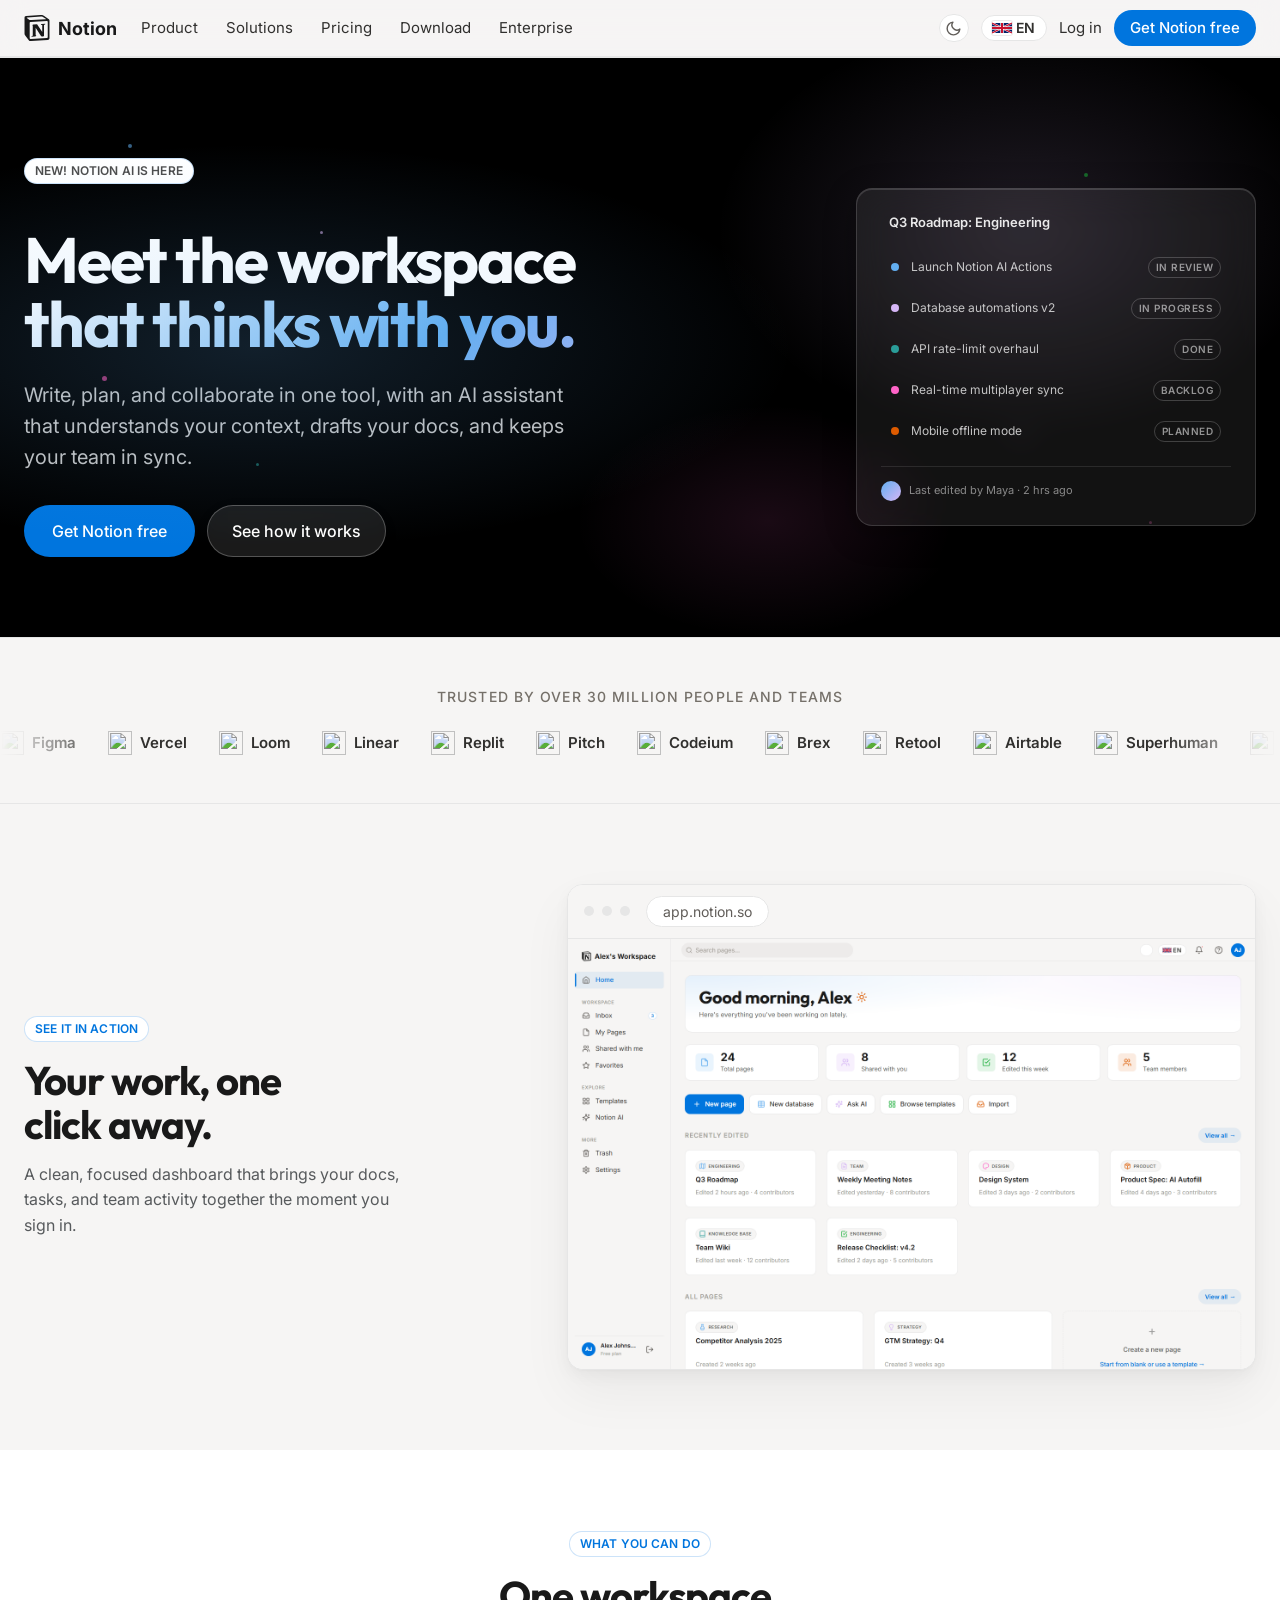
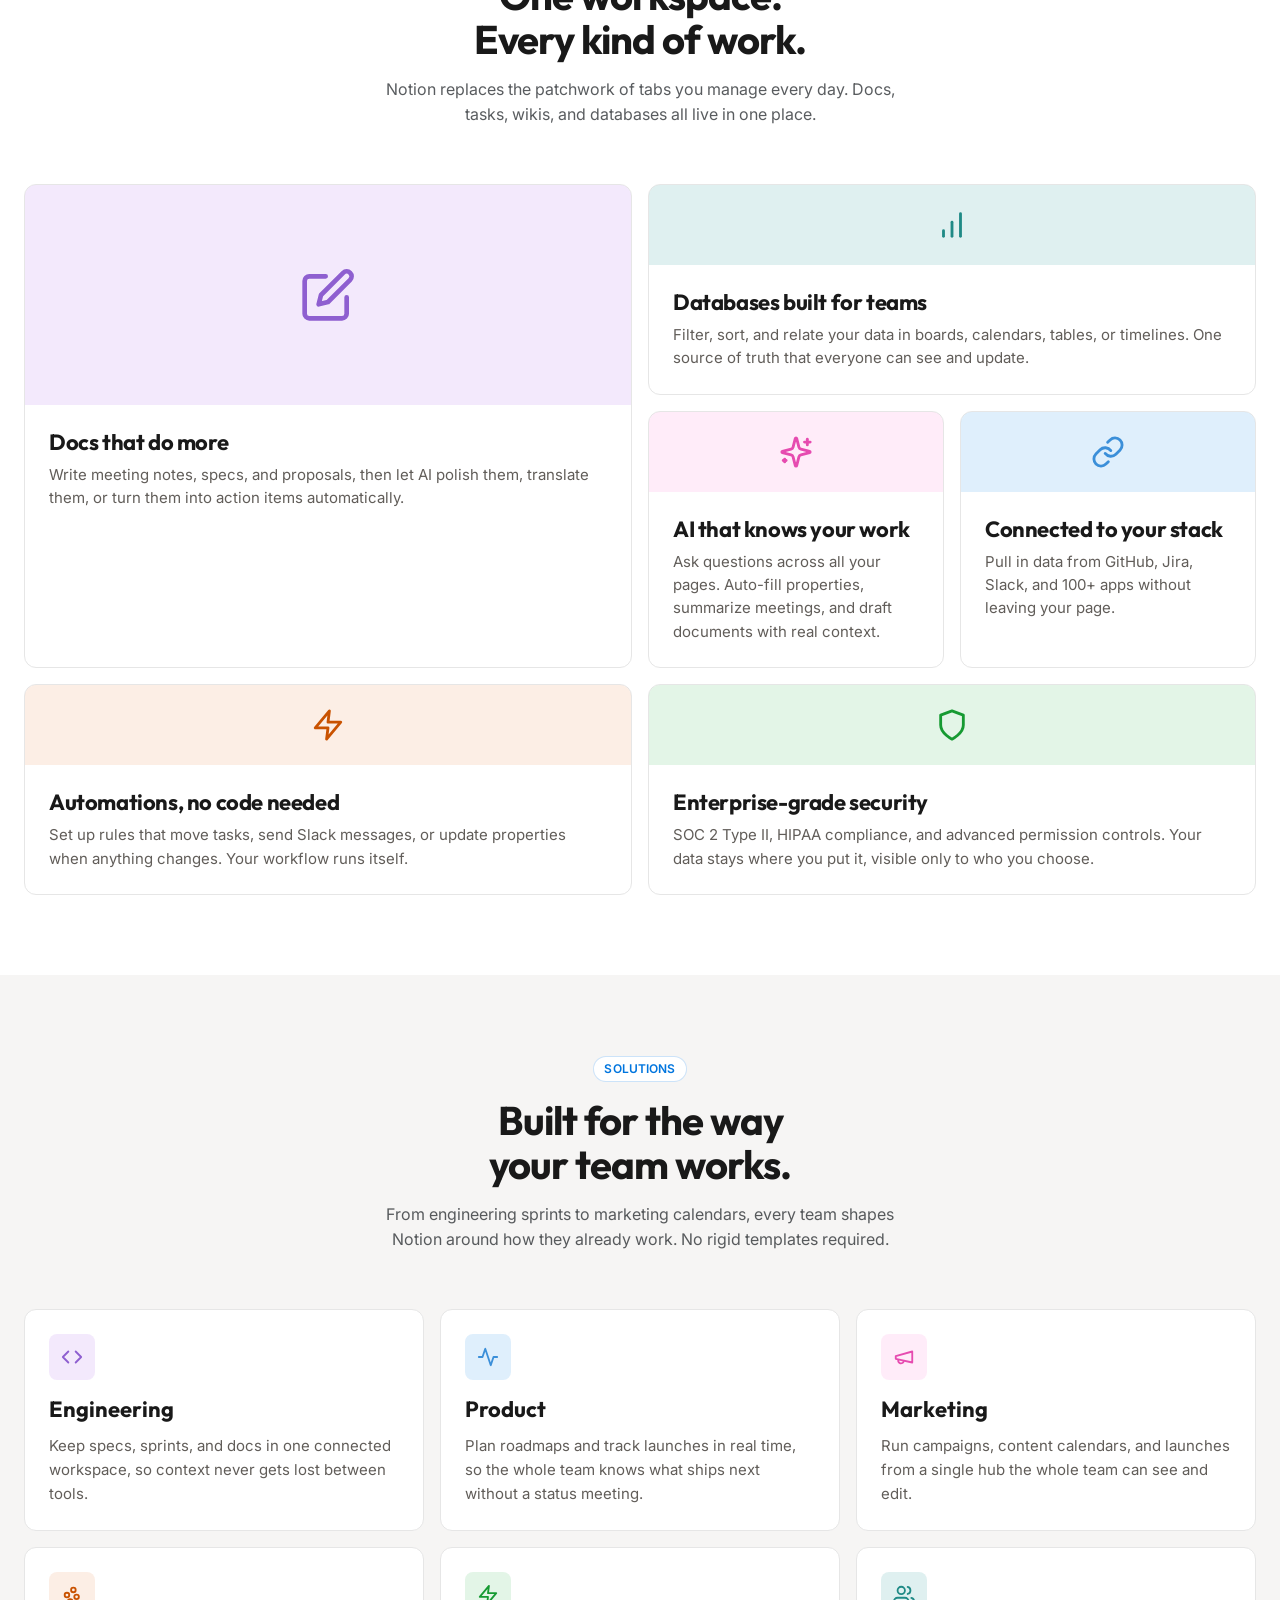
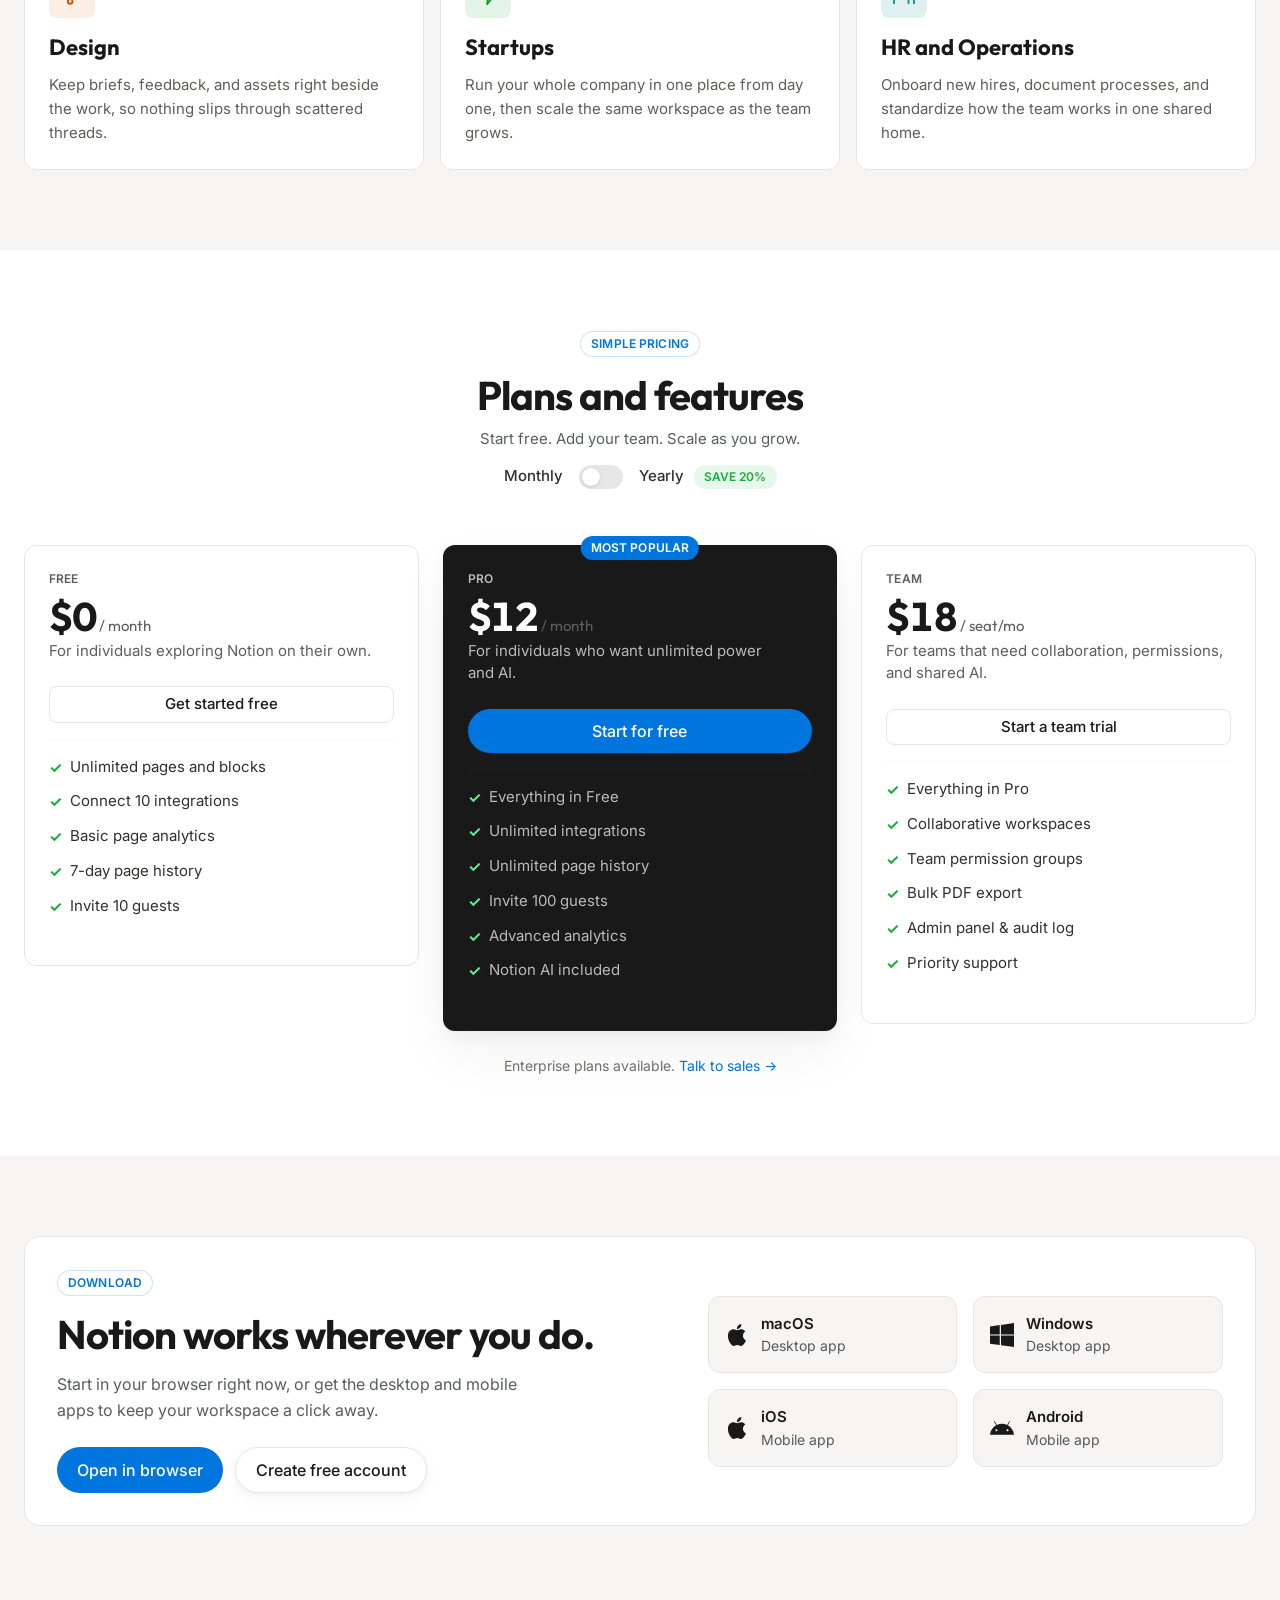
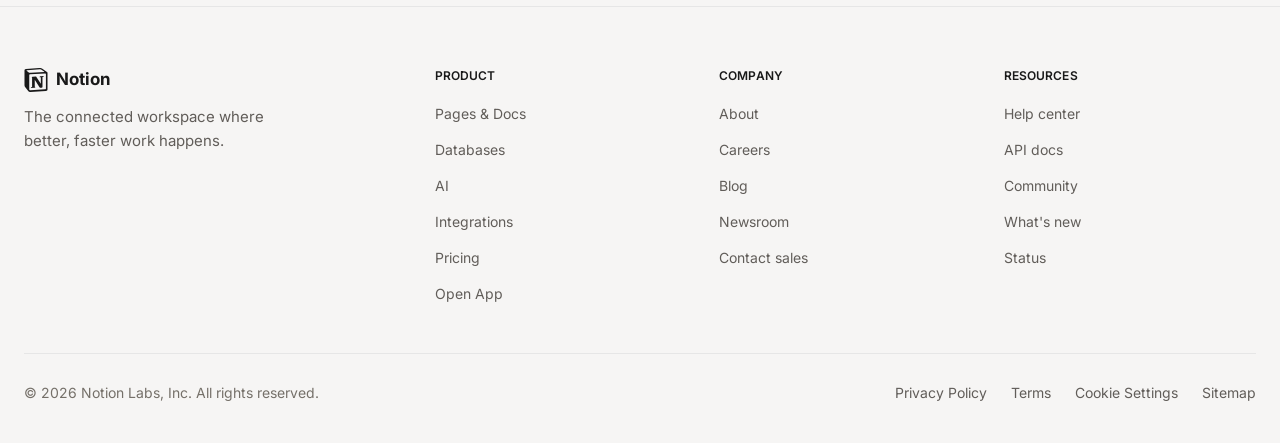
==== index.html @ 7fc9d3a5 "hover animation in download" ====
<!DOCTYPE html>
<html lang="en">
<head>
  <meta charset="UTF-8" />
  <meta name="viewport" content="width=device-width, initial-scale=1.0" />
  <link rel="icon" type="image/svg+xml" href="favicon.svg?v=2" />
  <meta name="description" content="Notion, the connected workspace where better, faster work happens." />
  <title>Notion | One workspace. Every team.</title>
  <script>
    (function () {
      try {
        var t = localStorage.getItem('site-theme');
        if (t !== 'dark' && t !== 'light') {
          t = (window.matchMedia && window.matchMedia('(prefers-color-scheme: dark)').matches) ? 'dark' : 'light';
        }
        document.documentElement.setAttribute('data-theme', t);
        document.documentElement.setAttribute('data-bs-theme', t);
      } catch (e) {}
    })();
  </script>
  <!-- Preconnect so the render-blocking Bootstrap CSS isn't delayed by a
       separate DNS/TLS round-trip to the CDN. -->
  <link rel="preconnect" href="https://cdn.jsdelivr.net" crossorigin />
  <!-- Bootstrap 5.3 (CDN, CSS only). Loaded before styles.css so the project's
       own design system wins class-name collisions. SRI integrity guards
       against a tampered CDN response. -->
  <link rel="stylesheet" href="https://cdn.jsdelivr.net/npm/bootstrap@5.3.8/dist/css/bootstrap.min.css" integrity="sha384-sRIl4kxILFvY47J16cr9ZwB07vP4J8+LH7qKQnuqkuIAvNWLzeN8tE5YBujZqJLB" crossorigin="anonymous" />
  <link rel="stylesheet" href="styles.min.css?v=49" />
  <noscript>
    <style>
      /* Without JS the reveal observer never runs, so show everything. */
      .reveal { opacity: 1 !important; transform: none !important; }
    </style>
  </noscript>
</head>
<body>

  <a class="skip-link" href="#main-content" data-en="Skip to content" data-kh="រំលងទៅមាតិកា">Skip to content</a>

  <!-- ═══════════════════════════════════════════
       NAV — Sticky frosted glass
  ════════════════════════════════════════════ -->
  <input type="checkbox" id="nav-toggle" class="sr-only" />
  <header class="nav">
    <div class="container">
      <div class="nav__inner">
        <a href="index.html" class="nav__logo" aria-label="Notion home">
          <span class="nav__logo-mark" aria-hidden="true"><svg viewBox="0 0 24 24" aria-hidden="true"><path d="M4.459 4.208c.746.606 1.026.56 2.428.466l13.215-.793c.28 0 .047-.28-.046-.326L17.86 1.968c-.42-.326-.981-.7-2.055-.607L3.01 2.295c-.466.046-.56.28-.374.466zm.793 3.08v13.904c0 .747.373 1.027 1.214.98l14.523-.84c.841-.046.935-.56.935-1.167V6.354c0-.606-.233-.933-.748-.887l-15.177.887c-.56.047-.747.327-.747.933zm14.337.745c.093.42 0 .84-.42.888l-.7.14v10.264c-.608.327-1.168.514-1.635.514-.748 0-.935-.234-1.495-.933l-4.577-7.186v6.952L11.31 19s0 .84-1.167.84l-3.222.186c-.093-.187 0-.653.327-.746l.84-.233V9.854L7.822 9.76c-.094-.42.14-1.026.793-1.073l3.456-.233 4.764 7.279v-6.44l-1.215-.14c-.093-.514.28-.887.747-.933zM1.936 1.035l13.31-.98c1.634-.14 2.055-.047 3.082.7l4.249 2.986c.7.513.934.653.934 1.213v16.378c0 1.026-.373 1.634-1.68 1.726l-15.458.934c-.98.047-1.448-.093-1.962-.747l-3.129-4.06c-.56-.747-.793-1.306-.793-1.96V2.667c0-.839.374-1.54 1.447-1.632z"/></svg></span>
          Notion
        </a>

        <nav class="nav__links" aria-label="Primary navigation">
          <a href="#features" class="nav__link" data-en="Product" data-kh="ផលិតផល">Product</a>
          <a href="#solutions" class="nav__link" data-en="Solutions" data-kh="ដំណោះស្រាយ">Solutions</a>
          <a href="#pricing" class="nav__link" data-en="Pricing" data-kh="តម្លៃ">Pricing</a>
          <a href="#download" class="nav__link" data-en="Download" data-kh="ទាញយក">Download</a>
          <a href="contact.html" class="nav__link" data-en="Enterprise" data-kh="សហគ្រាស">Enterprise</a>
        </nav>

        <div class="nav__actions">
          <button class="theme-toggle" type="button" aria-label="Toggle dark mode"></button>
          <button class="lang-toggle" type="button" aria-label="Switch language"></button>
          <a href="login.html" class="nav__link" style="font-size: var(--fs-body-sm);" data-en="Log in" data-kh="ចូល">Log in</a>
          <a href="signup.html" class="btn-primary" style="padding: 7px 16px; font-size: var(--fs-body-sm);" data-en="Get Notion free" data-kh="ប្រើ Notion ឥតគិតថ្លៃ">Get Notion free</a>
          <label for="nav-toggle" class="nav__hamburger-label" aria-label="Open menu">
            <span></span>
            <span></span>
            <span></span>
          </label>
        </div>
      </div>

      <nav class="nav__mobile-menu" aria-label="Mobile navigation">
        <a href="#features" class="nav__link" data-en="Product" data-kh="ផលិតផល">Product</a>
        <a href="#solutions" class="nav__link" data-en="Solutions" data-kh="ដំណោះស្រាយ">Solutions</a>
        <a href="#pricing" class="nav__link" data-en="Pricing" data-kh="តម្លៃ">Pricing</a>
        <a href="#download" class="nav__link" data-en="Download" data-kh="ទាញយក">Download</a>
        <a href="contact.html" class="nav__link" data-en="Enterprise" data-kh="សហគ្រាស">Enterprise</a>
        <a href="login.html" class="nav__link" data-en="Log in" data-kh="ចូល">Log in</a>
        <a href="signup.html" class="btn-primary" style="width: 100%; justify-content: center; margin-top: 8px;" data-en="Get Notion free" data-kh="ប្រើ Notion ឥតគិតថ្លៃ">Get Notion free</a>
        <div class="nav__mobile-toggles">
          <button class="theme-toggle" type="button" aria-label="Toggle dark mode"></button>
          <button class="lang-toggle" type="button" aria-label="Switch language"></button>
        </div>
      </nav>
    </div>
  </header>

  <main id="main-content" tabindex="-1">

    <!-- ═══════════════════════════════════════════
         HERO — Full viewport with mockup card
    ════════════════════════════════════════════ -->
    <section class="hero-band" aria-labelledby="hero-headline">
      <div class="hero-stars" aria-hidden="true">
        <span class="hero-star"></span>
        <span class="hero-star"></span>
        <span class="hero-star"></span>
        <span class="hero-star"></span>
        <span class="hero-star"></span>
        <span class="hero-star"></span>
        <span class="hero-star"></span>
        <span class="hero-star"></span>
      </div>

      <div class="container">
        <div class="hero-band__inner">
          <div class="hero-band__copy">
            <div class="badge badge--primary hero-band__eyebrow" data-en="New! Notion AI is here" data-kh="ថ្មី! Notion AI មកដល់ហើយ">New. Notion AI is here</div>

            <h1 id="hero-headline" class="text-display1 hero-band__headline" style="margin-top: 20px; margin-bottom: 0;">
              <span data-en="Meet the workspace" data-kh="ស្គាល់កន្លែងធ្វើការ">Meet the workspace</span><br />
              <span class="hero-band__headline--gradient" data-en="that thinks with you." data-kh="ដែលគិតជាមួយអ្នក">that thinks with you.</span>
            </h1>

            <p class="hero-band__sub" data-en="Write, plan, and collaborate in one tool, with an AI assistant that understands your context, drafts your docs, and keeps your team in sync." data-kh="សរសេរ រៀបចំផែនការ និងសហការគ្នាក្នុងឧបករណ៍តែមួយ ជាមួយជំនួយការ AI ដែលយល់ពីបរិបទរបស់អ្នក តាក់តែងឯកសារ និងធ្វើឲ្យក្រុមរបស់អ្នក​ ដំណើរការសុីសង្វាក់គ្នា">
              Write, plan, and collaborate in one tool, with an AI assistant that understands your context, drafts your docs, and keeps your team in sync.
            </p>

            <div class="hero-band__ctas">
              <a href="signup.html" class="btn-primary" style="padding: 13px 28px; font-size: var(--fs-button);" data-en="Get Notion free" data-kh="ប្រើ Notion ដោយឥតគិតថ្លៃ">
                Get Notion free
              </a>
              <a href="#features" class="btn-ghost" style="padding: 13px 24px; font-size: var(--fs-button);" data-en="See how it works" data-kh="មើលរបៀបដំណើរការ">
                See how it works
              </a>
            </div>
          </div>

          <!-- Floating product mockup card -->
          <div class="hero-mockup">
            <div class="hero-mockup__card">
              <div class="hero-mockup__title">
                <span></span> Q3 Roadmap: Engineering
              </div>

              <div class="hero-mockup__row">
                <span class="hero-mockup__dot hero-mockup__dot--blue"></span>
                <span class="hero-mockup__label">Launch Notion AI Actions</span>
                <span class="hero-mockup__tag">In Review</span>
              </div>
              <div class="hero-mockup__row">
                <span class="hero-mockup__dot hero-mockup__dot--purple"></span>
                <span class="hero-mockup__label">Database automations v2</span>
                <span class="hero-mockup__tag">In Progress</span>
              </div>
              <div class="hero-mockup__row">
                <span class="hero-mockup__dot hero-mockup__dot--teal"></span>
                <span class="hero-mockup__label">API rate-limit overhaul</span>
                <span class="hero-mockup__tag">Done</span>
              </div>
              <div class="hero-mockup__row">
                <span class="hero-mockup__dot hero-mockup__dot--pink"></span>
                <span class="hero-mockup__label">Real-time multiplayer sync</span>
                <span class="hero-mockup__tag">Backlog</span>
              </div>
              <div class="hero-mockup__row">
                <span class="hero-mockup__dot hero-mockup__dot--orange"></span>
                <span class="hero-mockup__label">Mobile offline mode</span>
                <span class="hero-mockup__tag">Planned</span>
              </div>

              <div style="margin-top: 16px; padding-top: 14px; border-top: 1px solid rgba(255,255,255,0.1); display:flex; align-items:center; gap:8px;">
                <div style="width: 20px; height: 20px; border-radius: 50%; background: linear-gradient(135deg, #62aef0, #d6b6f6); flex-shrink:0;"></div>
                <span style="font-size:11px; color:rgba(255,255,255,0.5);">Last edited by Maya · 2 hrs ago</span>
              </div>
            </div>
          </div>
        </div>
      </div>
    </section>

    <!-- ═══════════════════════════════════════════
         SOCIAL PROOF — Infinite CSS marquee
    ════════════════════════════════════════════ -->
    <section class="marquee-section" aria-label="Trusted by companies">
      <p class="marquee-label" data-en="Trusted by over 30 million people and teams" data-kh="ទុកចិត្តដោយមនុស្ស និងក្រុមជាង ៣០ លាននាក់">Trusted by over 30 million people and teams</p>
      <div class="marquee-viewport">
      <div class="marquee-track" aria-hidden="true">
        <!-- First set -->
        <span class="marquee-badge"><img class="marquee-badge__logo" src="https://cdn.simpleicons.org/figma" alt="" width="18" height="18" loading="lazy">Figma</span>
        <span class="marquee-badge"><img class="marquee-badge__logo" src="https://cdn.simpleicons.org/vercel/000000" alt="" width="18" height="18" loading="lazy">Vercel</span>
        <span class="marquee-badge"><img class="marquee-badge__logo" src="https://cdn.simpleicons.org/loom" alt="" width="18" height="18" loading="lazy">Loom</span>
        <span class="marquee-badge"><img class="marquee-badge__logo" src="https://cdn.simpleicons.org/linear" alt="" width="18" height="18" loading="lazy">Linear</span>
        <span class="marquee-badge"><img class="marquee-badge__logo" src="https://cdn.simpleicons.org/replit" alt="" width="18" height="18" loading="lazy">Replit</span>
        <span class="marquee-badge"><img class="marquee-badge__logo" src="https://icon.horse/icon/pitch.com" alt="" width="18" height="18" loading="lazy">Pitch</span>
        <span class="marquee-badge"><img class="marquee-badge__logo" src="https://icon.horse/icon/codeium.com" alt="" width="18" height="18" loading="lazy">Codeium</span>
        <span class="marquee-badge"><img class="marquee-badge__logo" src="https://cdn.simpleicons.org/brex" alt="" width="18" height="18" loading="lazy">Brex</span>
        <span class="marquee-badge"><img class="marquee-badge__logo" src="https://cdn.simpleicons.org/retool" alt="" width="18" height="18" loading="lazy">Retool</span>
        <span class="marquee-badge"><img class="marquee-badge__logo" src="https://cdn.simpleicons.org/airtable" alt="" width="18" height="18" loading="lazy">Airtable</span>
        <span class="marquee-badge"><img class="marquee-badge__logo" src="https://icon.horse/icon/superhuman.com" alt="" width="18" height="18" loading="lazy">Superhuman</span>
        <span class="marquee-badge"><img class="marquee-badge__logo" src="https://cdn.simpleicons.org/perplexity" alt="" width="18" height="18" loading="lazy">Perplexity</span>
        <span class="marquee-badge"><img class="marquee-badge__logo" src="https://cdn.simpleicons.org/webflow" alt="" width="18" height="18" loading="lazy">Webflow</span>
        <span class="marquee-badge"><img class="marquee-badge__logo" src="https://icon.horse/icon/deel.com" alt="" width="18" height="18" loading="lazy">Deel</span>
        <!-- Duplicate for seamless loop -->
        <span class="marquee-badge"><img class="marquee-badge__logo" src="https://cdn.simpleicons.org/figma" alt="" width="18" height="18" loading="lazy">Figma</span>
        <span class="marquee-badge"><img class="marquee-badge__logo" src="https://cdn.simpleicons.org/vercel/000000" alt="" width="18" height="18" loading="lazy">Vercel</span>
        <span class="marquee-badge"><img class="marquee-badge__logo" src="https://cdn.simpleicons.org/loom" alt="" width="18" height="18" loading="lazy">Loom</span>
        <span class="marquee-badge"><img class="marquee-badge__logo" src="https://cdn.simpleicons.org/linear" alt="" width="18" height="18" loading="lazy">Linear</span>
        <span class="marquee-badge"><img class="marquee-badge__logo" src="https://cdn.simpleicons.org/replit" alt="" width="18" height="18" loading="lazy">Replit</span>
        <span class="marquee-badge"><img class="marquee-badge__logo" src="https://icon.horse/icon/pitch.com" alt="" width="18" height="18" loading="lazy">Pitch</span>
        <span class="marquee-badge"><img class="marquee-badge__logo" src="https://icon.horse/icon/codeium.com" alt="" width="18" height="18" loading="lazy">Codeium</span>
        <span class="marquee-badge"><img class="marquee-badge__logo" src="https://cdn.simpleicons.org/brex" alt="" width="18" height="18" loading="lazy">Brex</span>
        <span class="marquee-badge"><img class="marquee-badge__logo" src="https://cdn.simpleicons.org/retool" alt="" width="18" height="18" loading="lazy">Retool</span>
        <span class="marquee-badge"><img class="marquee-badge__logo" src="https://cdn.simpleicons.org/airtable" alt="" width="18" height="18" loading="lazy">Airtable</span>
        <span class="marquee-badge"><img class="marquee-badge__logo" src="https://icon.horse/icon/superhuman.com" alt="" width="18" height="18" loading="lazy">Superhuman</span>
        <span class="marquee-badge"><img class="marquee-badge__logo" src="https://cdn.simpleicons.org/perplexity" alt="" width="18" height="18" loading="lazy">Perplexity</span>
        <span class="marquee-badge"><img class="marquee-badge__logo" src="https://cdn.simpleicons.org/webflow" alt="" width="18" height="18" loading="lazy">Webflow</span>
        <span class="marquee-badge"><img class="marquee-badge__logo" src="https://icon.horse/icon/deel.com" alt="" width="18" height="18" loading="lazy">Deel</span>
      </div>
      </div>
    </section>

    <!-- ═══════════════════════════════════════════
         PRODUCT SHOWCASE — Real dashboard preview
    ════════════════════════════════════════════ -->
    <section class="section showcase-section" aria-labelledby="showcase-heading">
      <div class="container">
        <div class="showcase reveal">
          <div class="showcase__copy">
            <div class="badge badge--primary" style="margin-bottom: 16px;" data-en="See it in action" data-kh="មើលវាដំណើរការ">See it in action</div>
            <h2 id="showcase-heading" class="text-h1" data-en="Your work, one click away." data-kh="ការងាររបស់អ្នក នៅចុចតែម្តង">Your work, one click away.</h2>
            <p class="text-body-md text-muted" style="margin-top: 16px; line-height: 1.6;" data-en="A clean, focused dashboard that brings your docs, tasks, and team activity together the moment you sign in." data-kh="ផ្ទាំងគ្រប់គ្រងស្អាត និងផ្តោតអារម្មណ៍ ដែលប្រមូលឯកសារ កិច្ចការ និងសកម្មភាពក្រុមរបស់អ្នកមកជាមួយគ្នា ពេលអ្នកចូលគណនី។">
              A clean, focused dashboard that brings your docs, tasks, and team activity together the moment you sign in.
            </p>
          </div>

          <figure class="showcase__frame">
            <div class="showcase__chrome" aria-hidden="true">
              <span class="showcase__dot"></span>
              <span class="showcase__dot"></span>
              <span class="showcase__dot"></span>
              <span class="showcase__omnibox">app.notion.so</span>
            </div>
            <img src="dashboard-light.png?v=3" alt="The Notion dashboard showing recent pages, tasks, and team activity" class="showcase__img" loading="lazy" width="1600" height="1000" />
          </figure>
        </div>
      </div>
    </section>

    <!-- ═══════════════════════════════════════════
         FEATURES — 3-column bento grid
    ════════════════════════════════════════════ -->
    <section class="section features-section" id="features" aria-labelledby="features-heading">
      <div class="container">
        <div class="reveal" style="text-align: center; margin-bottom: 56px;">
          <div class="badge badge--primary" style="margin-bottom: 16px;" data-en="What you can do" data-kh="អ្វីដែលអ្នកអាចធ្វើបាន">What you can do</div>
          <h2 id="features-heading" class="text-h1">
            <span data-en="One workspace." data-kh="កន្លែងធ្វើការតែមួយ">One workspace.</span><br />
            <span data-en="Every kind of work." data-kh="គ្រប់ប្រភេទការងារ">Every kind of work.</span>
          </h2>
          <p class="text-body-md text-muted" style="margin-top: 16px; max-width: 520px; margin-left:auto; margin-right:auto; line-height:1.6;" data-en="Notion replaces the patchwork of tabs you manage every day. Docs, tasks, wikis, and databases all live in one place." data-kh="Notion ជំនួស tabs ជាច្រើនដែលអ្នកគ្រប់គ្រងរាល់ថ្ងៃ។ ឯកសារ កិច្ចការ Wikis និងមូលដ្ឋានទិន្នន័យ(Database) សុទ្ធតែនៅកន្លែងតែមួយ">
            Notion replaces the patchwork of tabs you manage every day. Docs, tasks, wikis, and databases all live in one place.
          </p>
        </div>

        <div class="bento">

          <article class="feature-card bento__a reveal" style="--i:0">
            <div class="feature-card__band feature-card__band--purple" aria-hidden="true">
              <svg class="icon" viewBox="0 0 24 24"><path d="M11 4H4a2 2 0 0 0-2 2v14a2 2 0 0 0 2 2h14a2 2 0 0 0 2-2v-7"/><path d="M18.5 2.5a2.121 2.121 0 0 1 3 3L12 15l-4 1 1-4z"/></svg>
            </div>
            <div class="feature-card__body">
              <h3 class="feature-card__title" data-en="Docs that do more" data-kh="Docsដែលមានមុខងារជាច្រើន">Docs that do more</h3>
              <p class="feature-card__desc" data-en="Write meeting notes, specs, and proposals, then let AI polish them, translate them, or turn them into action items automatically." data-kh="សរសេរកំណត់ហេតុប្រជុំ ឯកសារបច្ចេកទេស និងសំណើ បន្ទាប់មកឲ្យ AI កែលម្អ បកប្រែ ឬប្ដូរវាទៅជាកិច្ចការដោយស្វ័យប្រវត្តិ">Write meeting notes, specs, and proposals, then let AI polish them, translate them, or turn them into action items automatically.</p>
            </div>
          </article>

          <article class="feature-card bento__b reveal" style="--i:1">
            <div class="feature-card__band feature-card__band--teal" aria-hidden="true">
              <svg class="icon" viewBox="0 0 24 24"><line x1="12" y1="20" x2="12" y2="10"/><line x1="18" y1="20" x2="18" y2="4"/><line x1="6" y1="20" x2="6" y2="16"/></svg>
            </div>
            <div class="feature-card__body">
              <h3 class="feature-card__title" data-en="Databases built for teams" data-kh="មូលដ្ឋានទិន្នន័យសម្រាប់ក្រុម">Databases built for teams</h3>
              <p class="feature-card__desc" data-en="Filter, sort, and relate your data in boards, calendars, tables, or timelines. One source of truth that everyone can see and update." data-kh="តម្រៀប និងភ្ជាប់ទិន្នន័យរបស់អ្នកក្នុងបន្ទះ ប្រតិទិន តារាង ឬបន្ទាត់ពេលវេលា ប្រភពតែមួយដែលគ្រប់គ្នាអាចមើល និងកែបាន">Filter, sort, and relate your data in boards, calendars, tables, or timelines. One source of truth that everyone can see and update.</p>
            </div>
          </article>

          <article class="feature-card bento__c reveal" style="--i:2">
            <div class="feature-card__band feature-card__band--pink" aria-hidden="true">
              <svg class="icon" viewBox="0 0 24 24"><path d="M9.937 15.5A2 2 0 0 0 8.5 14.063l-6.135-1.582a.5.5 0 0 1 0-.962L8.5 9.936A2 2 0 0 0 9.937 8.5l1.582-6.135a.5.5 0 0 1 .963 0L14.063 8.5A2 2 0 0 0 15.5 9.937l6.135 1.581a.5.5 0 0 1 0 .964L15.5 14.063a2 2 0 0 0-1.437 1.437l-1.582 6.135a.5.5 0 0 1-.963 0z"/><path d="M20 3v4"/><path d="M22 5h-4"/><path d="M4 17v2"/><path d="M5 18H3"/></svg>
            </div>
            <div class="feature-card__body">
              <h3 class="feature-card__title" data-en="AI that knows your work" data-kh="AI ដែលស្គាល់ការងាររបស់អ្នក">AI that knows your work</h3>
              <p class="feature-card__desc" data-en="Ask questions across all your pages. Auto-fill properties, summarize meetings, and draft documents with real context." data-kh="សួរសំណួរឆ្លងកាត់គ្រប់ទំព័រ បំពេញលក្ខណៈ សង្ខេបការប្រជុំ និងតាក់តែងឯកសារដោយមានបរិបទពិតប្រាកដ">Ask questions across all your pages. Auto-fill properties, summarize meetings, and draft documents with real context.</p>
            </div>
          </article>

          <article class="feature-card bento__d reveal" style="--i:3">
            <div class="feature-card__band feature-card__band--sky" aria-hidden="true">
              <svg class="icon" viewBox="0 0 24 24"><path d="M10 13a5 5 0 0 0 7.54.54l3-3a5 5 0 0 0-7.07-7.07l-1.72 1.71"/><path d="M14 11a5 5 0 0 0-7.54-.54l-3 3a5 5 0 0 0 7.07 7.07l1.71-1.71"/></svg>
            </div>
            <div class="feature-card__body">
              <h3 class="feature-card__title" data-en="Connected to your stack" data-kh="ភ្ជាប់ជាមួយឧបករណ៍របស់អ្នក">Connected to your stack</h3>
              <p class="feature-card__desc" data-en="Pull in data from GitHub, Jira, Slack, and 100+ apps without leaving your page." data-kh="ទាញទិន្នន័យពី GitHub, Jira, Slack និងកម្មវិធីជាង ១០០ ដោយមិនចាកចេញពីទំព័រ">Pull in data from GitHub, Jira, Slack, and 100+ apps without leaving your page.</p>
            </div>
          </article>

          <article class="feature-card bento__e reveal" style="--i:4">
            <div class="feature-card__band feature-card__band--orange" aria-hidden="true">
              <svg class="icon" viewBox="0 0 24 24"><polygon points="13 2 3 14 12 14 11 22 21 10 12 10 13 2"/></svg>
            </div>
            <div class="feature-card__body">
              <h3 class="feature-card__title" data-en="Automations, no code needed" data-kh="ស្វ័យប្រវត្តិកម្ម ដោយមិនត្រូវការកូដ">Automations, no code needed</h3>
              <p class="feature-card__desc" data-en="Set up rules that move tasks, send Slack messages, or update properties when anything changes. Your workflow runs itself." data-kh="កំណត់ច្បាប់ដែលផ្លាស់ទីកិច្ចការ ផ្ញើសារ Slack ឬធ្វើបច្ចុប្បន្នភាពលក្ខណៈ នៅពេលមានការផ្លាស់ប្ដូរ លំហូរការងាររបស់អ្នកដំណើរការដោយខ្លួនឯង">Set up rules that move tasks, send Slack messages, or update properties when anything changes. Your workflow runs itself.</p>
            </div>
          </article>

          <article class="feature-card bento__f reveal" style="--i:5">
            <div class="feature-card__band feature-card__band--green" aria-hidden="true">
              <svg class="icon" viewBox="0 0 24 24"><path d="M12 22s8-4 8-10V5l-8-3-8 3v7c0 6 8 10 8 10z"/></svg>
            </div>
            <div class="feature-card__body">
              <h3 class="feature-card__title" data-en="Enterprise-grade security" data-kh="សុវត្ថិភាពកម្រិតសហគ្រាស">Enterprise-grade security</h3>
              <p class="feature-card__desc" data-en="SOC 2 Type II, HIPAA compliance, and advanced permission controls. Your data stays where you put it, visible only to who you choose." data-kh="SOC 2 Type II ការអនុលោម HIPAA និងការគ្រប់គ្រងសិទ្ធិកម្រិតខ្ពស់ ទិន្នន័យរបស់អ្នកនៅកន្លែងដែលអ្នកដាក់ មើលឃើញតែអ្នកដែលអ្នកជ្រើសរើស">SOC 2 Type II, HIPAA compliance, and advanced permission controls. Your data stays where you put it, visible only to who you choose.</p>
            </div>
          </article>

        </div>
      </div>
    </section>

    <!-- ═══════════════════════════════════════════
         SOLUTIONS — Built for every team
    ════════════════════════════════════════════ -->
    <section class="section solutions-section" id="solutions" aria-labelledby="solutions-heading">
      <div class="container">
        <div class="reveal" style="text-align: center; margin-bottom: 56px;">
          <div class="badge badge--primary" style="margin-bottom: 16px;" data-en="Solutions" data-kh="ដំណោះស្រាយ">Solutions</div>
          <h2 id="solutions-heading" class="text-h1">
            <span data-en="Built for the way" data-kh="បង្កើតឡើងសម្រាប់របៀប">Built for the way</span><br />
            <span data-en="your team works." data-kh="ដែលក្រុមរបស់អ្នកធ្វើការ">your team works.</span>
          </h2>
          <p class="text-body-md text-muted" style="margin-top: 16px; max-width: 540px; margin-left:auto; margin-right:auto; line-height:1.6;" data-en="From engineering sprints to marketing calendars, every team shapes Notion around how they already work. No rigid templates required." data-kh="ចាប់ពីការអភិវឌ្ឍន៍រហូតដល់ផែនការទីផ្សារ ក្រុមនីមួយៗរៀបចំ Notion តាមរបៀបដែលពួកគេធ្វើការរួចហើយ ដោយមិនត្រូវការគំរូដែលមិនអាចកែប្រែបាន។">
            From engineering sprints to marketing calendars, every team shapes Notion around how they already work. No rigid templates required.
          </p>
        </div>

        <div class="solutions-grid">

          <article class="solution-card reveal" style="--i:0">
            <span class="solution-card__icon solution-card__icon--purple" aria-hidden="true">
              <svg class="icon" viewBox="0 0 24 24"><polyline points="16 18 22 12 16 6"/><polyline points="8 6 2 12 8 18"/></svg>
            </span>
            <h3 class="solution-card__title" data-en="Engineering" data-kh="ផ្នែកអភិវឌ្ឍន៍">Engineering</h3>
            <p class="solution-card__desc" data-en="Keep specs, sprints, and docs in one connected workspace, so context never gets lost between tools." data-kh="រក្សាឯកសារបច្ចេកទេស កិច្ចការ sprint និងឯកសារនៅកន្លែងតែមួយ ដើម្បីកុំឲ្យបាត់បរិបទរវាងឧបករណ៍។">Keep specs, sprints, and docs in one connected workspace, so context never gets lost between tools.</p>
          </article>

          <article class="solution-card reveal" style="--i:1">
            <span class="solution-card__icon solution-card__icon--sky" aria-hidden="true">
              <svg class="icon" viewBox="0 0 24 24"><path d="M22 12h-4l-3 9L9 3l-3 9H2"/></svg>
            </span>
            <h3 class="solution-card__title" data-en="Product" data-kh="ផលិតផល">Product</h3>
            <p class="solution-card__desc" data-en="Plan roadmaps and track launches in real time, so the whole team knows what ships next without a status meeting." data-kh="រៀបចំផែនការ និងតាមដានការចេញផ្សាយតាមពេលវេលាជាក់ស្តែង ដើម្បីឲ្យក្រុមដឹងពីអ្វីដែលនឹងចេញបន្ទាប់ ដោយមិនចាំបាច់ប្រជុំ។">Plan roadmaps and track launches in real time, so the whole team knows what ships next without a status meeting.</p>
          </article>

          <article class="solution-card reveal" style="--i:2">
            <span class="solution-card__icon solution-card__icon--pink" aria-hidden="true">
              <svg class="icon" viewBox="0 0 24 24"><path d="M3 11l18-5v12L3 14v-3z"/><path d="M11.6 16.8a3 3 0 1 1-5.8-1.6"/></svg>
            </span>
            <h3 class="solution-card__title" data-en="Marketing" data-kh="ទីផ្សារ">Marketing</h3>
            <p class="solution-card__desc" data-en="Run campaigns, content calendars, and launches from a single hub the whole team can see and edit." data-kh="ដំណើរការយុទ្ធនាការ ប្រតិទិនមាតិកា និងការចេញផ្សាយ ពីមជ្ឈមណ្ឌលតែមួយ ដែលក្រុមអាចមើល និងកែបាន។">Run campaigns, content calendars, and launches from a single hub the whole team can see and edit.</p>
          </article>

          <article class="solution-card reveal" style="--i:3">
            <span class="solution-card__icon solution-card__icon--orange" aria-hidden="true">
              <svg class="icon" viewBox="0 0 24 24"><circle cx="13.5" cy="6.5" r="2.5"/><circle cx="6.5" cy="12" r="2.5"/><circle cx="17" cy="14" r="2.5"/><circle cx="10" cy="19" r="2.5"/></svg>
            </span>
            <h3 class="solution-card__title" data-en="Design" data-kh="រចនា">Design</h3>
            <p class="solution-card__desc" data-en="Keep briefs, feedback, and assets right beside the work, so nothing slips through scattered threads." data-kh="រក្សាការណែនាំ មតិកែលម្អ និងធនធាននៅជាប់នឹងការងារ ដើម្បីកុំឲ្យមានអ្វីបាត់ក្នុងសន្ទនាខ្ចាត់ខ្ចាយ។">Keep briefs, feedback, and assets right beside the work, so nothing slips through scattered threads.</p>
          </article>

          <article class="solution-card reveal" style="--i:4">
            <span class="solution-card__icon solution-card__icon--green" aria-hidden="true">
              <svg class="icon" viewBox="0 0 24 24"><path d="M13 2L3 14h9l-1 8 10-12h-9l1-8z"/></svg>
            </span>
            <h3 class="solution-card__title" data-en="Startups" data-kh="ក្រុមហ៊ុនថ្មី">Startups</h3>
            <p class="solution-card__desc" data-en="Run your whole company in one place from day one, then scale the same workspace as the team grows." data-kh="ដំណើរការក្រុមហ៊ុនទាំងមូលនៅកន្លែងតែមួយតាំងពីថ្ងៃដំបូង បន្ទាប់មកពង្រីកកន្លែងធ្វើការនោះតាមការរីកចម្រើន។">Run your whole company in one place from day one, then scale the same workspace as the team grows.</p>
          </article>

          <article class="solution-card reveal" style="--i:5">
            <span class="solution-card__icon solution-card__icon--teal" aria-hidden="true">
              <svg class="icon" viewBox="0 0 24 24"><path d="M17 21v-2a4 4 0 0 0-4-4H5a4 4 0 0 0-4 4v2"/><circle cx="9" cy="7" r="4"/><path d="M23 21v-2a4 4 0 0 0-3-3.87"/><path d="M16 3.13a4 4 0 0 1 0 7.75"/></svg>
            </span>
            <h3 class="solution-card__title" data-en="HR and Operations" data-kh="ធនធានមនុស្ស និងប្រតិបត្តិការ">HR and Operations</h3>
            <p class="solution-card__desc" data-en="Onboard new hires, document processes, and standardize how the team works in one shared home." data-kh="ទទួលបុគ្គលិកថ្មី កត់ត្រាដំណើរការ និងធ្វើស្តង់ដារពីរបៀបធ្វើការរបស់ក្រុមនៅកន្លែងរួមតែមួយ។">Onboard new hires, document processes, and standardize how the team works in one shared home.</p>
          </article>

        </div>
      </div>
    </section>

    <!-- ═══════════════════════════════════════════
         PRICING — Monthly/Yearly toggle
    ════════════════════════════════════════════ -->
    <section class="section pricing-section" id="pricing" aria-labelledby="pricing-heading">
      <div class="container">
        <div style="text-align: center; margin-bottom: 16px;">
          <div class="badge badge--primary" style="margin-bottom: 16px;" data-en="Simple pricing" data-kh="តម្លៃសាមញ្ញ">Simple pricing</div>
          <h2 id="pricing-heading" class="text-h1" data-en="Plans and features" data-kh="គម្រោង និងលក្ខណៈពិសេស">Plans and features</h2>
          <p class="text-body-sm text-muted" style="margin-top: 12px;" data-en="Start free. Add your team. Scale as you grow." data-kh="ចាប់ផ្ដើមឥតគិតថ្លៃ បន្ថែមក្រុមរបស់អ្នក ពង្រីកតាមការរីកចម្រើន">
            Start free. Add your team. Scale as you grow.
          </p>
        </div>

        <!-- Pricing toggle — CSS only via :checked sibling -->
        <input type="checkbox" id="pricing-toggle" />

        <div class="pricing-toggle-wrapper">
          <label for="pricing-toggle" class="pricing-toggle-label" data-en="Monthly" data-kh="ប្រចាំខែ">Monthly</label>
          <label for="pricing-toggle" class="pricing-toggle-switch" aria-label="Switch to yearly billing"></label>
          <label for="pricing-toggle" class="pricing-toggle-label">
            <span data-en="Yearly" data-kh="ប្រចាំឆ្នាំ">Yearly</span>
            <span class="badge badge--green" style="margin-left: 6px; vertical-align: middle;" data-en="Save 20%" data-kh="សន្សំ ២០%">Save 20%</span>
          </label>
        </div>

        <div class="pricing-grid">

          <!-- Free -->
          <div class="pricing-card">
            <p class="pricing-card__tier-label" data-en="Free" data-kh="ឥតគិតថ្លៃ">Free</p>

            <div class="price-monthly">
              <div class="pricing-card__price">$0<span data-en=" / month" data-kh=" / ខែ"> / month</span></div>
            </div>
            <div class="price-yearly">
              <div class="pricing-card__price">$0<span data-en=" / month" data-kh=" / ខែ"> / month</span></div>
            </div>

            <p class="pricing-card__desc" data-en="For individuals exploring Notion on their own." data-kh="សម្រាប់បុគ្គលដែលស្វែងយល់ Notion ដោយខ្លួនឯង">For individuals exploring Notion on their own.</p>

            <a href="signup.html" class="btn-utility" style="display:block; text-align:center; margin-bottom: var(--space-md);" data-en="Get started free" data-kh="ចាប់ផ្ដើមឥតគិតថ្លៃ">Get started free</a>

            <hr class="pricing-card__divider" />

            <ul class="pricing-card__features">
              <li class="pricing-card__feature" data-en="Unlimited pages and blocks" data-kh="ទំព័រ និងប្លុកគ្មានដែនកំណត់">Unlimited pages and blocks</li>
              <li class="pricing-card__feature" data-en="Connect 10 integrations" data-kh="ភ្ជាប់ការរួមបញ្ចូល ១០">Connect 10 integrations</li>
              <li class="pricing-card__feature" data-en="Basic page analytics" data-kh="ការវិភាគទំព័រមូលដ្ឋាន">Basic page analytics</li>
              <li class="pricing-card__feature" data-en="7-day page history" data-kh="ប្រវត្តិទំព័រ ៧ ថ្ងៃ">7-day page history</li>
              <li class="pricing-card__feature" data-en="Invite 10 guests" data-kh="អញ្ជើញភ្ញៀវ ១០ នាក់">Invite 10 guests</li>
            </ul>
          </div>

          <!-- Pro — Featured -->
          <div class="pricing-card pricing-card--featured">
            <div class="pricing-card__popular">
              <span class="badge badge--popular" data-en="Most Popular" data-kh="ពេញនិយមបំផុត">Most Popular</span>
            </div>

            <p class="pricing-card__tier-label">Pro</p>

            <div class="price-monthly">
              <div class="pricing-card__price">$12<span data-en=" / month" data-kh=" / ខែ"> / month</span></div>
            </div>
            <div class="price-yearly">
              <div class="pricing-card__price">$8<span data-en=" / month" data-kh=" / ខែ"> / month</span></div>
            </div>

            <p class="pricing-card__desc" data-en="For individuals who want unlimited power and AI." data-kh="សម្រាប់បុគ្គលដែលចង់បានថាមពលគ្មានដែនកំណត់ និង AI">For individuals who want unlimited power and AI.</p>

            <a href="signup.html" class="btn-primary" style="display:block; text-align:center; margin-bottom: var(--space-md);" data-en="Start for free" data-kh="ចាប់ផ្ដើមឥតគិតថ្លៃ">Start for free</a>

            <hr class="pricing-card__divider" />

            <ul class="pricing-card__features">
              <li class="pricing-card__feature" data-en="Everything in Free" data-kh="អ្វីៗទាំងអស់ក្នុង Free">Everything in Free</li>
              <li class="pricing-card__feature" data-en="Unlimited integrations" data-kh="ការរួមបញ្ចូលគ្មានដែនកំណត់">Unlimited integrations</li>
              <li class="pricing-card__feature" data-en="Unlimited page history" data-kh="ប្រវត្តិទំព័រគ្មានដែនកំណត់">Unlimited page history</li>
              <li class="pricing-card__feature" data-en="Invite 100 guests" data-kh="អញ្ជើញភ្ញៀវ ១០០ នាក់">Invite 100 guests</li>
              <li class="pricing-card__feature" data-en="Advanced analytics" data-kh="ការវិភាគកម្រិតខ្ពស់">Advanced analytics</li>
              <li class="pricing-card__feature" data-en="Notion AI included" data-kh="រួមបញ្ចូល Notion AI">Notion AI included</li>
            </ul>
          </div>

          <!-- Team -->
          <div class="pricing-card">
            <p class="pricing-card__tier-label" data-en="Team" data-kh="ក្រុម">Team</p>

            <div class="price-monthly">
              <div class="pricing-card__price">$18<span data-en=" / seat/mo" data-kh=" / កៅអី/ខែ"> / seat/mo</span></div>
            </div>
            <div class="price-yearly">
              <div class="pricing-card__price">$15<span data-en=" / seat/mo" data-kh=" / កៅអី/ខែ"> / seat/mo</span></div>
            </div>

            <p class="pricing-card__desc" data-en="For teams that need collaboration, permissions, and shared AI." data-kh="សម្រាប់ក្រុមដែលត្រូវការសហការ សិទ្ធិ និង AI រួមគ្នា">For teams that need collaboration, permissions, and shared AI.</p>

            <a href="signup.html" class="btn-utility" style="display:block; text-align:center; margin-bottom: var(--space-md);" data-en="Start a team trial" data-kh="ចាប់ផ្ដើមសាកល្បងក្រុម">Start a team trial</a>

            <hr class="pricing-card__divider" />

            <ul class="pricing-card__features">
              <li class="pricing-card__feature" data-en="Everything in Pro" data-kh="អ្វីៗទាំងអស់ក្នុង Pro">Everything in Pro</li>
              <li class="pricing-card__feature" data-en="Collaborative workspaces" data-kh="កន្លែងធ្វើការរួមគ្នា">Collaborative workspaces</li>
              <li class="pricing-card__feature" data-en="Team permission groups" data-kh="ក្រុមសិទ្ធិសម្រាប់ក្រុម">Team permission groups</li>
              <li class="pricing-card__feature" data-en="Bulk PDF export" data-kh="នាំចេញ PDF ច្រើន">Bulk PDF export</li>
              <li class="pricing-card__feature" data-en="Admin panel &amp; audit log" data-kh="ផ្ទាំងគ្រប់គ្រង និងកំណត់ហេតុត្រួតពិនិត្យ">Admin panel &amp; audit log</li>
              <li class="pricing-card__feature" data-en="Priority support" data-kh="ការគាំទ្រអាទិភាព">Priority support</li>
            </ul>
          </div>

        </div>

        <p class="pricing-yearly-note">
          <span data-en="Enterprise plans available." data-kh="មានគម្រោងសហគ្រាស">Enterprise plans available.</span> <a href="contact.html" style="color: var(--color-primary);" data-en="Talk to sales →" data-kh="និយាយជាមួយផ្នែកលក់ →">Talk to sales →</a>
        </p>

      </div>
    </section>

    <!-- ═══════════════════════════════════════════
         DOWNLOAD — Get the apps
    ════════════════════════════════════════════ -->
    <section class="section download-section" id="download" aria-labelledby="download-heading">
      <div class="container">
        <div class="download-card reveal">
          <div class="download-card__content">
            <div class="badge badge--primary" style="margin-bottom: 16px;" data-en="Download" data-kh="ទាញយក">Download</div>
            <h2 id="download-heading" class="text-h1" data-en="Notion works wherever you do." data-kh="Notion ដំណើរការគ្រប់ទីកន្លែងដែលអ្នកនៅ">Notion works wherever you do.</h2>
            <p class="text-body-md text-muted" style="margin-top: 16px; max-width: 460px; line-height: 1.6;" data-en="Start in your browser right now, or get the desktop and mobile apps to keep your workspace a click away." data-kh="ចាប់ផ្ដើមក្នុងកម្មវិធីរុករករបស់អ្នកឥឡូវនេះ ឬទាញយកកម្មវិធីលើកុំព្យូទ័រ និងទូរស័ព្ទ ដើម្បីឲ្យកន្លែងធ្វើការរបស់អ្នកនៅជិតតែមួយចុច។">
              Start in your browser right now, or get the desktop and mobile apps to keep your workspace a click away.
            </p>
            <div class="download-card__actions">
              <a href="dashboard.html" class="btn-primary" data-en="Open in browser" data-kh="បើកក្នុងកម្មវិធីរុករក">Open in browser</a>
              <a href="signup.html" class="btn-ghost" data-en="Create free account" data-kh="បង្កើតគណនីឥតគិតថ្លៃ">Create free account</a>
            </div>
          </div>

          <ul class="download-platforms" aria-label="Available platforms">
            <li class="download-platform">
              <span class="download-platform__icon" aria-hidden="true"><svg viewBox="0 0 24 24" aria-hidden="true"><path d="M16.365 1.43c0 1.14-.493 2.27-1.177 3.08-.744.9-1.99 1.57-2.987 1.57-.12 0-.23-.02-.3-.03-.01-.06-.04-.22-.04-.39 0-1.15.572-2.27 1.206-2.98.804-.94 2.142-1.64 3.248-1.68.03.13.05.28.05.43zm4.565 15.71c-.03.07-.463 1.58-1.518 3.12-.945 1.34-1.94 2.71-3.43 2.71-1.517 0-1.9-.88-3.63-.88-1.698 0-2.302.91-3.67.91-1.377 0-2.332-1.26-3.428-2.8-1.287-1.82-2.323-4.63-2.323-7.28 0-4.28 2.797-6.55 5.552-6.55 1.448 0 2.675.95 3.6.95.865 0 2.222-1.01 3.902-1.01.613 0 2.886.06 4.374 2.19-.13.09-2.383 1.37-2.383 4.19 0 3.26 2.854 4.42 2.955 4.45z"/></svg></span>
              <span>
                <span class="download-platform__name">macOS</span>
                <span class="download-platform__type text-muted" data-en="Desktop app" data-kh="កម្មវិធីលើកុំព្យូទ័រ">Desktop app</span>
              </span>
            </li>
            <li class="download-platform">
              <span class="download-platform__icon" aria-hidden="true"><svg viewBox="0 0 24 24" aria-hidden="true"><path d="M0 3.449L9.75 2.1v9.451H0m10.949-9.602L24 0v11.4H10.949M0 12.6h9.75v9.451L0 20.699M10.949 12.6H24V24l-12.9-1.801"/></svg></span>
              <span>
                <span class="download-platform__name">Windows</span>
                <span class="download-platform__type text-muted" data-en="Desktop app" data-kh="កម្មវិធីលើកុំព្យូទ័រ">Desktop app</span>
              </span>
            </li>
            <li class="download-platform">
              <span class="download-platform__icon" aria-hidden="true"><svg viewBox="0 0 24 24" aria-hidden="true"><path d="M16.365 1.43c0 1.14-.493 2.27-1.177 3.08-.744.9-1.99 1.57-2.987 1.57-.12 0-.23-.02-.3-.03-.01-.06-.04-.22-.04-.39 0-1.15.572-2.27 1.206-2.98.804-.94 2.142-1.64 3.248-1.68.03.13.05.28.05.43zm4.565 15.71c-.03.07-.463 1.58-1.518 3.12-.945 1.34-1.94 2.71-3.43 2.71-1.517 0-1.9-.88-3.63-.88-1.698 0-2.302.91-3.67.91-1.377 0-2.332-1.26-3.428-2.8-1.287-1.82-2.323-4.63-2.323-7.28 0-4.28 2.797-6.55 5.552-6.55 1.448 0 2.675.95 3.6.95.865 0 2.222-1.01 3.902-1.01.613 0 2.886.06 4.374 2.19-.13.09-2.383 1.37-2.383 4.19 0 3.26 2.854 4.42 2.955 4.45z"/></svg></span>
              <span>
                <span class="download-platform__name">iOS</span>
                <span class="download-platform__type text-muted" data-en="Mobile app" data-kh="កម្មវិធីទូរស័ព្ទ">Mobile app</span>
              </span>
            </li>
            <li class="download-platform">
              <span class="download-platform__icon" aria-hidden="true"><svg viewBox="0 0 24 24" aria-hidden="true"><path d="M17.523 15.3414c-.5511 0-.9993-.4486-.9993-.9997s.4482-.9993.9993-.9993c.5511 0 .9993.4482.9993.9993.0001.5511-.4482.9997-.9993.9997m-11.046 0c-.5511 0-.9993-.4486-.9993-.9997s.4482-.9993.9993-.9993c.5511 0 .9993.4482.9993.9993 0 .5511-.4482.9997-.9993.9997m11.4045-6.02l1.9973-3.4592a.416.416 0 00-.1521-.5676.416.416 0 00-.5676.1521l-2.0223 3.503C15.5902 8.2439 13.8533 7.8508 12 7.8508s-3.5902.3931-5.1367 1.0989L4.841 5.4467a.4161.4161 0 00-.5677-.1521.4157.4157 0 00-.1521.5676l1.9973 3.4592C2.6889 11.1867.3432 14.6589 0 18.761h24c-.3435-4.1021-2.6892-7.5743-6.1185-9.4396"/></svg></span>
              <span>
                <span class="download-platform__name">Android</span>
                <span class="download-platform__type text-muted" data-en="Mobile app" data-kh="កម្មវិធីទូរស័ព្ទ">Mobile app</span>
              </span>
            </li>
          </ul>
        </div>
      </div>
    </section>

  </main>

  <!-- ═══════════════════════════════════════════
       FOOTER — 4-column links
  ════════════════════════════════════════════ -->
  <footer class="footer" aria-label="Site footer">
    <div class="container">
      <div class="footer__grid">

        <div class="footer__brand">
          <a href="index.html" class="nav__logo" style="font-size:17px; font-weight:700; text-decoration:none; color:var(--color-text-primary); display:flex; align-items:center; gap:8px;">
            <span class="nav__logo-mark" style="width:24px; height:24px;" aria-hidden="true"><svg viewBox="0 0 24 24" aria-hidden="true"><path d="M4.459 4.208c.746.606 1.026.56 2.428.466l13.215-.793c.28 0 .047-.28-.046-.326L17.86 1.968c-.42-.326-.981-.7-2.055-.607L3.01 2.295c-.466.046-.56.28-.374.466zm.793 3.08v13.904c0 .747.373 1.027 1.214.98l14.523-.84c.841-.046.935-.56.935-1.167V6.354c0-.606-.233-.933-.748-.887l-15.177.887c-.56.047-.747.327-.747.933zm14.337.745c.093.42 0 .84-.42.888l-.7.14v10.264c-.608.327-1.168.514-1.635.514-.748 0-.935-.234-1.495-.933l-4.577-7.186v6.952L11.31 19s0 .84-1.167.84l-3.222.186c-.093-.187 0-.653.327-.746l.84-.233V9.854L7.822 9.76c-.094-.42.14-1.026.793-1.073l3.456-.233 4.764 7.279v-6.44l-1.215-.14c-.093-.514.28-.887.747-.933zM1.936 1.035l13.31-.98c1.634-.14 2.055-.047 3.082.7l4.249 2.986c.7.513.934.653.934 1.213v16.378c0 1.026-.373 1.634-1.68 1.726l-15.458.934c-.98.047-1.448-.093-1.962-.747l-3.129-4.06c-.56-.747-.793-1.306-.793-1.96V2.667c0-.839.374-1.54 1.447-1.632z"/></svg></span>
            Notion
          </a>
          <p data-en="The connected workspace where better, faster work happens." data-kh="កន្លែងធ្វើការដែលភ្ជាប់គ្នា ជាកន្លែងដែលការងារកាន់តែប្រសើរ និងលឿនកើតឡើង">The connected workspace where better, faster work happens.</p>
        </div>

        <div class="footer__col">
          <p class="footer__col-title" data-en="Product" data-kh="ផលិតផល">Product</p>
          <ul class="footer__links">
            <li><a href="#" class="footer__link" data-en="Pages &amp; Docs" data-kh="ទំព័រ និងឯកសារ">Pages &amp; Docs</a></li>
            <li><a href="#" class="footer__link" data-en="Databases" data-kh="មូលដ្ឋានទិន្នន័យ">Databases</a></li>
            <li><a href="#" class="footer__link" data-en="AI" data-kh="AI">AI</a></li>
            <li><a href="#" class="footer__link" data-en="Integrations" data-kh="ការរួមបញ្ចូល">Integrations</a></li>
            <li><a href="index.html#pricing" class="footer__link" data-en="Pricing" data-kh="តម្លៃ">Pricing</a></li>
            <li><a href="dashboard.html" class="footer__link" data-en="Open App" data-kh="បើកកម្មវិធី">Open App</a></li>
          </ul>
        </div>

        <div class="footer__col">
          <p class="footer__col-title" data-en="Company" data-kh="ក្រុមហ៊ុន">Company</p>
          <ul class="footer__links">
            <li><a href="#" class="footer__link" data-en="About" data-kh="អំពី">About</a></li>
            <li><a href="#" class="footer__link" data-en="Careers" data-kh="ការងារ">Careers</a></li>
            <li><a href="#" class="footer__link" data-en="Blog" data-kh="ប្លុក">Blog</a></li>
            <li><a href="#" class="footer__link" data-en="Newsroom" data-kh="បន្ទប់ព័ត៌មាន">Newsroom</a></li>
            <li><a href="contact.html" class="footer__link" data-en="Contact sales" data-kh="ទាក់ទងផ្នែកលក់">Contact sales</a></li>
          </ul>
        </div>

        <div class="footer__col">
          <p class="footer__col-title" data-en="Resources" data-kh="ធនធាន">Resources</p>
          <ul class="footer__links">
            <li><a href="#" class="footer__link" data-en="Help center" data-kh="មជ្ឈមណ្ឌលជំនួយ">Help center</a></li>
            <li><a href="#" class="footer__link" data-en="API docs" data-kh="ឯកសារ API">API docs</a></li>
            <li><a href="#" class="footer__link" data-en="Community" data-kh="សហគមន៍">Community</a></li>
            <li><a href="#" class="footer__link" data-en="What's new" data-kh="អ្វីថ្មី">What's new</a></li>
            <li><a href="#" class="footer__link" data-en="Status" data-kh="ស្ថានភាព">Status</a></li>
          </ul>
        </div>

      </div>

      <div class="footer__bottom">
        <span data-en="© 2026 Notion Labs, Inc. All rights reserved." data-kh="© 2026 Notion Labs, Inc. រក្សាសិទ្ធិគ្រប់យ៉ាង">&copy; 2026 Notion Labs, Inc. All rights reserved.</span>
        <div class="footer__bottom-links">
          <a href="#" class="footer__link" data-en="Privacy Policy" data-kh="គោលការណ៍ឯកជនភាព">Privacy Policy</a>
          <a href="#" class="footer__link" data-en="Terms" data-kh="លក្ខខណ្ឌ">Terms</a>
          <a href="#" class="footer__link" data-en="Cookie Settings" data-kh="ការកំណត់ខូគី">Cookie Settings</a>
          <a href="#" class="footer__link" data-en="Sitemap" data-kh="ផែនទីគេហទំព័រ">Sitemap</a>
        </div>
      </div>
    </div>
  </footer>

  <script src="i18n.js"></script>
  <script src="theme.js"></script>
  <script src="nav.js"></script>

  <!-- Scroll-reveal motion (vanilla; respects reduced-motion and degrades to
       fully visible if IntersectionObserver is unavailable). -->
  <script>
    (function () {
      var els = document.querySelectorAll('.reveal');
      var i;
      var reduce = window.matchMedia &&
        window.matchMedia('(prefers-reduced-motion: reduce)').matches;

      if (reduce || !('IntersectionObserver' in window)) {
        for (i = 0; i < els.length; i++) { els[i].classList.add('is-visible'); }
        return;
      }

      var io = new IntersectionObserver(function (entries) {
        for (var j = 0; j < entries.length; j++) {
          if (entries[j].isIntersecting) {
            entries[j].target.classList.add('is-visible');
            io.unobserve(entries[j].target);
          }
        }
      }, { threshold: 0.12, rootMargin: '0px 0px -8% 0px' });

      for (i = 0; i < els.length; i++) { io.observe(els[i]); }
    })();
  </script>
</body>
</html>
---- styles.min.css ----
@import url(https://fonts.googleapis.com/css2?family=Inter:wght@400;500;600;700&display=swap);@import url(https://fonts.googleapis.com/css2?family=Outfit:wght@500;600;700&display=swap);@import url(https://fonts.googleapis.com/css2?family=Noto+Sans+Khmer:wght@400;500;600;700&display=swap);:root{--color-primary:#0075de;--color-primary-active:#005bab;--color-secondary:#000000;--color-bg:#f6f5f4;--color-surface:#ffffff;--color-border:#e6e6e6;--color-text-primary:#191919;--color-text-secondary:#31302e;--color-text-muted:#615d59;--color-text-faint:#757069;--color-accent-sky:#62aef0;--color-accent-purple:#d6b6f6;--color-accent-pink:#ff64c8;--color-accent-orange:#dd5b00;--color-accent-teal:#2a9d99;--color-accent-green:#1aae39;--color-accent:#0075de;--color-accent-hover:#005bab;--radius-xs:4px;--radius-sm:5px;--radius-md:8px;--radius-lg:12px;--radius-xl:16px;--radius-full:9999px;--radius-card:12px;--space-xxs:4px;--space-xs:8px;--space-sm:12px;--space-md:16px;--space-lg:24px;--space-xl:28px;--space-xxl:32px;--shadow-card:rgba(0,0,0,0.01) 0 0.175px 1.041px,rgba(0,0,0,0.02) 0 0.8px 2.925px,rgba(0,0,0,0.027) 0 2.025px 7.847px,rgba(0,0,0,0.04) 0 4px 18px;--shadow-elevated:rgba(0,0,0,0.02) 0 1px 3px,rgba(0,0,0,0.04) 0 6px 16px,rgba(0,0,0,0.05) 0 23px 52px;--shadow-nav:0 1px 0 var(--color-border);--font-family:'Inter',-apple-system,system-ui,'Segoe UI',Helvetica,Arial,sans-serif;--font-display:'Outfit','Noto Sans Khmer',var(--font-family);--fs-display1:clamp(40px, 6vw, 64px);--fs-display2:clamp(32px, 5vw, 54px);--fs-h1:clamp(28px, 4vw, 40px);--fs-h2:clamp(20px, 3vw, 26px);--fs-h3:clamp(18px, 2.5vw, 22px);--fs-title:20px;--fs-body-md:16px;--fs-body-sm:15px;--fs-button:16px;--fs-caption:14px;--fs-eyebrow:12px;--transition-base:0.18s ease;--transition-lift:0.2s cubic-bezier(0.34, 1.56, 0.64, 1)}html[data-theme=dark]{--color-bg:#1a1a1a;--color-surface:#252525;--color-border:#3a3a3a;--color-text-primary:#f4f4f3;--color-text-secondary:#e2e1de;--color-text-muted:#a7a29c;--color-text-faint:#9c968e;--color-primary:#4a9eff;--color-primary-active:#6bb1ff;--shadow-card:rgba(0,0,0,0.2) 0 1px 2px,rgba(0,0,0,0.3) 0 4px 14px;--shadow-elevated:rgba(0,0,0,0.35) 0 6px 16px,rgba(0,0,0,0.45) 0 23px 52px;--shadow-nav:0 1px 0 var(--color-border)}html[data-theme=dark] .nav{background-color:rgba(26,26,26,.82)}html[data-theme=dark] .topbar{background-color:rgba(26,26,26,.9)}html[data-theme=dark] .hero-band__eyebrow{color:var(--color-primary)}html[data-theme=dark] .pricing-card--featured{background-color:#303030}html[data-theme=dark] .marquee-badge__logo:not([src*="icon.horse"]){filter:brightness(0) invert(1)}html[data-theme=dark] .marquee-badge__logo[src*="icon.horse"]{background:#fff;border-radius:4px;padding:1px;box-sizing:border-box}html[data-theme=dark] .topbar__search .input-field{background-color:rgba(255,255,255,.06)}html[data-theme=dark] .sidebar__link:hover{background-color:rgba(255,255,255,.06)}html[data-theme=dark] .topbar__icon-btn:hover{background-color:rgba(255,255,255,.08)}html[data-theme=dark] .sidebar__link--active{background-color:rgba(74,158,255,.16)}*,::after,::before{box-sizing:border-box;margin:0;padding:0}blockquote,dd,dl,fieldset,figure,h1,h2,h3,h4,h5,h6,hr,legend,ol,p,pre,ul{margin:0;padding:0}html{font-size:16px;scroll-behavior:smooth;scroll-padding-top:72px;-webkit-text-size-adjust:100%;overflow-x:clip}body{font-family:var(--font-family);font-size:var(--fs-body-md);font-weight:400;line-height:1.5;color:var(--color-text-primary);background-color:var(--color-bg);-webkit-font-smoothing:antialiased;-moz-osx-font-smoothing:grayscale;overflow-x:clip;max-width:100%}img,svg,video{display:block;max-width:100%}a{color:var(--color-primary);text-decoration:none}a:hover{text-decoration:underline}ol,ul{list-style:none}button{font-family:inherit;cursor:pointer;border:none;background:0 0}input,select,textarea{font-family:inherit}.text-display1{font-family:var(--font-display);font-size:var(--fs-display1);font-weight:700;line-height:1;letter-spacing:-2.125px;text-wrap:balance}.text-display2{font-family:var(--font-display);font-size:var(--fs-display2);font-weight:700;line-height:1.04;letter-spacing:-1.875px;text-wrap:balance}.text-h1{font-family:var(--font-display);font-size:var(--fs-h1);font-weight:700;line-height:1.1;letter-spacing:-1px;text-wrap:balance}.text-h2{font-family:var(--font-display);font-size:var(--fs-h2);font-weight:700;line-height:1.23;letter-spacing:-.625px;text-wrap:balance}.text-h3{font-family:var(--font-display);font-size:var(--fs-h3);font-weight:700;line-height:1.27;letter-spacing:-.25px;text-wrap:balance}.text-title{font-size:var(--fs-title);font-weight:600;line-height:1.4;letter-spacing:-.125px}.text-body-md{font-size:var(--fs-body-md);font-weight:400;line-height:1.5}.text-body-sm{font-size:var(--fs-body-sm);font-weight:400;line-height:1.33}.text-caption{font-size:var(--fs-caption);font-weight:400;line-height:1.43}.text-eyebrow{font-size:var(--fs-eyebrow);font-weight:600;line-height:1.33;letter-spacing:.125px;text-transform:uppercase}.text-muted{color:var(--color-text-muted)}.text-faint{color:var(--color-text-faint)}.text-primary-color{color:var(--color-primary)}.container{width:100%;max-width:1200px;margin-left:auto;margin-right:auto;padding-left:var(--space-lg);padding-right:var(--space-lg)}.container--narrow{max-width:720px}.section{padding-top:80px;padding-bottom:80px}.grid-2{display:grid;grid-template-columns:repeat(auto-fit,minmax(min(100%,380px),1fr));gap:var(--space-lg)}.grid-3{display:grid;grid-template-columns:repeat(auto-fit,minmax(min(100%,300px),1fr));gap:var(--space-lg)}.grid-4{display:grid;grid-template-columns:repeat(auto-fit,minmax(min(100%,230px),1fr));gap:var(--space-lg)}.flex{display:flex}.flex-center{display:flex;align-items:center;justify-content:center}.flex-between{display:flex;align-items:center;justify-content:space-between}.gap-xs{gap:var(--space-xs)}.gap-sm{gap:var(--space-sm)}.gap-md{gap:var(--space-md)}.gap-lg{gap:var(--space-lg)}.sr-only{position:absolute;width:1px;height:1px;padding:0;margin:-1px;overflow:hidden;clip:rect(0,0,0,0);white-space:nowrap;border-width:0}.btn-ghost,.btn-primary,.btn-social,.btn-utility{display:inline-flex;align-items:center;justify-content:center;gap:var(--space-xs);font-size:var(--fs-button);font-weight:500;line-height:1.5;text-decoration:none;cursor:pointer;transition:background-color var(--transition-base),transform var(--transition-lift),box-shadow var(--transition-base),color var(--transition-base);white-space:nowrap}.btn-primary{background-color:var(--color-primary);color:#fff;border-radius:var(--radius-full);padding:10px 20px;border:none}.btn-primary:hover{background-color:var(--color-primary-active);color:#fff;text-decoration:none;transform:scale(.97)}.btn-primary:active{background-color:var(--color-primary-active);transform:scale(.93)}.btn-primary--sm{padding:var(--space-xs) var(--space-md);font-size:var(--fs-body-sm)}.btn-ghost{background-color:var(--color-surface);color:var(--color-text-primary);border-radius:var(--radius-full);padding:10px 20px;border:1px solid var(--color-border);box-shadow:var(--shadow-card)}.btn-ghost:hover{background-color:var(--color-bg);color:var(--color-text-primary);text-decoration:none;transform:scale(.97)}.btn-utility{background-color:var(--color-surface);color:var(--color-text-primary);border-radius:var(--radius-md);padding:6px 14px;border:1px solid var(--color-border);font-size:var(--fs-body-sm)}.btn-utility:hover{background-color:var(--color-bg);color:var(--color-text-primary);text-decoration:none}.btn-social{background-color:var(--color-surface);color:var(--color-text-primary);border-radius:var(--radius-md);padding:10px 16px;border:1px solid var(--color-border);font-size:var(--fs-body-sm);width:100%;box-shadow:var(--shadow-card)}.btn-social:hover{background-color:var(--color-bg);text-decoration:none;color:var(--color-text-primary)}.btn-social .btn-icon{font-size:18px;line-height:1}.form-group{display:flex;flex-direction:column;gap:var(--space-xxs);position:relative}.form-group:focus-within .label{color:var(--color-primary)}.form-group:focus-within{--ring-color:rgba(0, 117, 222, 0.2)}.label{font-size:var(--fs-caption);font-weight:500;color:var(--color-text-secondary);transition:color var(--transition-base)}.input-field{width:100%;padding:10px 12px;font-size:var(--fs-body-sm);font-family:var(--font-family);color:var(--color-text-primary);background-color:var(--color-surface);border:1px solid var(--color-border);border-radius:var(--radius-xs);outline:0;transition:border-color var(--transition-base),box-shadow var(--transition-base);line-height:1.5}.input-field::placeholder{color:var(--color-text-faint)}.input-field:focus{border-color:var(--color-primary);box-shadow:0 0 0 3px rgba(0,117,222,.15)}.input-field:valid:not(:placeholder-shown){border-color:var(--color-accent-green)}.input-field:invalid:not(:placeholder-shown):not(:focus){border-color:#e53e3e}.input-wrapper{position:relative}.input-wrapper:focus-within::after{content:'';position:absolute;inset:-1px;border-radius:calc(var(--radius-xs) + 1px);pointer-events:none;box-shadow:0 0 0 3px rgba(0,117,222,.15)}.form-divider{display:flex;align-items:center;gap:var(--space-md);color:var(--color-text-faint);font-size:var(--fs-caption)}.form-divider::after,.form-divider::before{content:'';flex:1;height:1px;background-color:var(--color-border)}.password-strength{display:flex;gap:var(--space-xxs);margin-top:var(--space-xxs)}.strength-bar{height:3px;flex:1;border-radius:var(--radius-full);background-color:var(--color-border);transition:background-color var(--transition-base)}.form-group:has(.input-field[type=password]:not(:placeholder-shown)) .strength-bar:first-child{background-color:#e53e3e}.form-group:has(.input-field[type=password][minlength]:valid) .strength-bar:first-child,.form-group:has(.input-field[type=password][minlength]:valid) .strength-bar:nth-child(2){background-color:#dd6b20}.form-group:has(.input-field[type=password][pattern]:valid) .strength-bar:first-child,.form-group:has(.input-field[type=password][pattern]:valid) .strength-bar:nth-child(2),.form-group:has(.input-field[type=password][pattern]:valid) .strength-bar:nth-child(3){background-color:var(--color-accent-green)}.strength-label{font-size:11px;color:var(--color-text-faint);margin-top:2px}.card{background-color:var(--color-surface);border-radius:var(--radius-card);border:1px solid var(--color-border);padding:var(--space-lg);transition:transform var(--transition-lift),box-shadow var(--transition-base)}.card:hover{transform:translateY(-4px);box-shadow:var(--shadow-card)}.card--elevated{box-shadow:var(--shadow-card)}.card--elevated:hover{transform:translateY(-4px);box-shadow:var(--shadow-elevated)}.card--flat{border:1px solid var(--color-border)}.card--soft{background-color:var(--color-bg)}.card--dark{background-color:var(--color-text-primary);color:#fff;border-color:transparent}.card--dashed{border:1.5px dashed var(--color-border);background-color:transparent}.card--dashed:hover{border-color:var(--color-primary);transform:translateY(-2px)}#nav-toggle{position:fixed;top:0;left:0}.nav{position:sticky;top:0;z-index:100;background-color:rgba(246,245,244,.82);backdrop-filter:blur(12px);-webkit-backdrop-filter:blur(12px);border-bottom:1px solid var(--color-border);box-shadow:var(--shadow-nav)}.nav__inner{display:flex;align-items:center;justify-content:space-between;height:56px;gap:var(--space-lg)}.nav__logo{display:flex;align-items:center;gap:var(--space-xs);font-weight:700;font-size:18px;color:var(--color-text-primary);text-decoration:none;flex-shrink:0}.nav__logo:hover{text-decoration:none;color:var(--color-text-primary)}.nav__logo-mark{width:26px;height:26px;display:flex;align-items:center;justify-content:center;color:var(--color-text-primary);flex-shrink:0}.nav__logo-mark svg{width:100%;height:100%;fill:currentColor;display:block}.nav__logo-mark--sm{width:22px;height:22px}.nav__links{display:flex;align-items:center;gap:var(--space-xl);flex:1}.nav__link{font-size:var(--fs-body-sm);color:var(--color-text-secondary);text-decoration:none;transition:color var(--transition-base);white-space:nowrap}.nav__link:hover{color:var(--color-text-primary);text-decoration:none}.nav__actions{display:flex;align-items:center;gap:var(--space-sm);flex-shrink:0}.lang-toggle,.theme-toggle{display:inline-flex;align-items:center;gap:var(--space-xxs);padding:5px 10px;border-radius:var(--radius-full);border:1px solid var(--color-border);background-color:var(--color-surface);color:var(--color-text-secondary);font-family:var(--font-family);font-size:var(--fs-caption);font-weight:600;line-height:1;cursor:pointer;transition:background-color var(--transition-base),border-color var(--transition-base),transform var(--transition-lift)}.lang-toggle:hover,.theme-toggle:hover{background-color:var(--color-bg);border-color:var(--color-text-faint);transform:scale(.97)}.lang-toggle:active,.theme-toggle:active{transform:scale(.93)}.theme-toggle{padding:5px;width:30px;height:28px;justify-content:center;color:var(--color-text-muted)}.theme-toggle .icon{width:17px;height:17px}.lang-toggle__flag{display:inline-flex;width:20px;height:14px;border-radius:2px;overflow:hidden;box-shadow:0 0 0 1px rgba(0,0,0,.08)}.lang-toggle .flag-svg{width:100%;height:100%;display:block}.lang-toggle__label{letter-spacing:.04em}.lang-toggle--floating{position:fixed;top:var(--space-lg);right:var(--space-lg);z-index:200;box-shadow:var(--shadow-card)}.floating-toggles{position:fixed;top:var(--space-lg);right:var(--space-lg);z-index:200;display:flex;align-items:center;gap:var(--space-xs)}.floating-toggles .lang-toggle,.floating-toggles .theme-toggle{box-shadow:var(--shadow-card)}html[lang=km] body{font-family:'Noto Sans Khmer',var(--font-family)}html[lang=km] .input-field,html[lang=km] .input-field::placeholder{font-family:'Noto Sans Khmer',var(--font-family)}.svg-sprite{display:none}.icon{width:20px;height:20px;fill:none;stroke:currentColor;stroke-width:2;stroke-linecap:round;stroke-linejoin:round;flex-shrink:0}.feature-card__band .icon{width:34px;height:34px}.feature-card__band--purple .icon{color:#8e5fd0}.feature-card__band--teal .icon{color:#1f8a86}.feature-card__band--pink .icon{color:#e64bb0}.feature-card__band--sky .icon{color:#3b8fd9}.feature-card__band--orange .icon{color:#c95200}.feature-card__band--green .icon{color:#169a32}.btn-primary .icon,.btn-utility .icon{width:17px;height:17px}.sidebar__icon{display:inline-flex;align-items:center;justify-content:center}.sidebar__icon .icon{width:18px;height:18px;color:var(--color-text-muted)}.topbar__icon-btn .icon{width:19px;height:19px;color:var(--color-text-muted)}.topbar__search-icon .icon{width:16px;height:16px;color:var(--color-text-faint)}.page-card__emoji .icon{width:26px;height:26px}.auth-card__icon .icon{width:40px;height:40px;margin:0 auto;color:var(--color-primary)}.nav__hamburger-label{display:none;flex-direction:column;gap:5px;cursor:pointer;padding:var(--space-xs);border-radius:var(--radius-sm)}.nav__hamburger-label span{display:block;width:22px;height:2px;background-color:var(--color-text-primary);border-radius:var(--radius-full);transition:transform var(--transition-base),opacity var(--transition-base)}.nav__mobile-menu{display:none;flex-direction:column;gap:var(--space-sm);padding:var(--space-md) 0;border-top:1px solid var(--color-border)}.nav__mobile-menu .nav__link{padding:var(--space-xs) 0;font-size:var(--fs-body-md);display:block}.nav__mobile-toggles{display:flex;align-items:center;justify-content:center;gap:var(--space-sm)}.sidebar{width:240px;flex-shrink:0;background-color:var(--color-bg);border-right:1px solid var(--color-border);display:flex;flex-direction:column;height:100vh;position:sticky;top:0;overflow-y:auto;padding:var(--space-md);gap:var(--space-xxs)}.sidebar__logo{display:flex;align-items:center;gap:var(--space-xs);font-weight:700;font-size:16px;color:var(--color-text-primary);text-decoration:none;padding:var(--space-sm) var(--space-md);margin-bottom:var(--space-xs)}.sidebar__logo:hover{text-decoration:none;color:var(--color-text-primary)}.sidebar__section-label{font-size:11px;font-weight:600;text-transform:uppercase;letter-spacing:.06em;color:var(--color-text-faint);padding:var(--space-sm) var(--space-md) var(--space-xxs);margin-top:var(--space-sm)}.sidebar__link{display:flex;align-items:center;gap:var(--space-sm);padding:var(--space-xs) var(--space-md);border-radius:var(--radius-sm);color:var(--color-text-secondary);font-size:var(--fs-body-sm);text-decoration:none;transition:background-color var(--transition-base),color var(--transition-base);position:relative}.sidebar__link:hover{background-color:rgba(0,0,0,.05);color:var(--color-text-primary);text-decoration:none}.sidebar__link--active{background-color:rgba(0,117,222,.08);color:var(--color-primary);font-weight:500}.sidebar__link--active::before{content:'';position:absolute;left:0;top:var(--space-xxs);bottom:var(--space-xxs);width:3px;background-color:var(--color-primary);border-radius:0 var(--radius-full) var(--radius-full) 0}.sidebar__icon{font-size:16px;line-height:1;width:20px;text-align:center}.sidebar__footer{margin-top:auto;padding:var(--space-sm) var(--space-md);border-top:1px solid var(--color-border)}.sidebar__footer-inner{display:flex;align-items:center;gap:var(--space-sm)}.sidebar__user-name{font-size:13px;font-weight:600;color:var(--color-text-primary);white-space:nowrap;overflow:hidden;text-overflow:ellipsis}.sidebar__user-plan{font-size:11px;color:var(--color-text-faint)}.sidebar__user-info{min-width:0}.sidebar__logout{margin-left:auto;font-size:var(--fs-caption)}.badge{display:inline-flex;align-items:center;padding:var(--space-xxs) 10px;border-radius:var(--radius-full);font-size:var(--fs-eyebrow);font-weight:600;letter-spacing:.125px;text-transform:uppercase;line-height:1.33}.badge--primary{background-color:var(--color-surface);color:var(--color-primary);border:1px solid rgba(0,117,222,.2)}.badge--popular{background-color:var(--color-primary);color:#fff}.badge--green{background-color:rgba(26,174,57,.1);color:var(--color-accent-green)}.badge--teal{background-color:rgba(42,157,153,.1);color:var(--color-accent-teal)}.badge--nav{margin-left:auto;padding:1px 6px;font-size:10px}.hero-band{background-color:var(--color-secondary);color:#fff;padding:100px 0 80px;position:relative;overflow:hidden}.hero-band::before{content:'';position:absolute;inset:0;background:radial-gradient(ellipse 60% 50% at 20% 50%,rgba(98,174,240,.18) 0,transparent 70%),radial-gradient(ellipse 40% 60% at 80% 30%,rgba(214,182,246,.15) 0,transparent 60%),radial-gradient(ellipse 30% 40% at 60% 80%,rgba(255,100,200,.1) 0,transparent 50%);pointer-events:none}.hero-band__eyebrow{color:rgba(0,0,0,.7);margin-bottom:var(--space-lg)}.hero-band__headline{color:#fff}.hero-band__headline--gradient{background:linear-gradient(135deg,#fff 0,#62aef0 40%,#d6b6f6 70%,#fff 100%);background-size:200% auto;-webkit-background-clip:text;background-clip:text;-webkit-text-fill-color:transparent;animation:gradient-shift 5s linear infinite}.hero-band__sub{color:rgba(255,255,255,.75);font-size:clamp(16px, 2vw, 20px);max-width:560px;margin-top:var(--space-lg);line-height:1.55}.hero-band__ctas{display:flex;gap:var(--space-sm);flex-wrap:wrap;margin-top:var(--space-xxl)}.hero-band .btn-ghost{background-color:rgba(255,255,255,.1);border-color:rgba(255,255,255,.25);color:#fff;backdrop-filter:blur(8px)}.hero-band .btn-ghost:hover{background-color:rgba(255,255,255,.18);color:#fff}.hero-mockup{position:relative;z-index:1;margin-top:var(--space-xxl)}.hero-mockup__card{background-color:rgba(255,255,255,.07);backdrop-filter:blur(16px);border:1px solid rgba(255,255,255,.15);border-radius:var(--radius-xl);padding:var(--space-lg);box-shadow:0 8px 32px rgba(0,0,0,.3),inset 0 1px 0 rgba(255,255,255,.15);animation:float 5s ease-in-out infinite}.hero-mockup__title{font-size:13px;font-weight:600;color:rgba(255,255,255,.9);margin-bottom:var(--space-md);display:flex;align-items:center;gap:var(--space-xs)}.hero-mockup__row{display:flex;align-items:center;gap:var(--space-sm);padding:var(--space-xs) 10px;border-radius:var(--radius-sm);margin-bottom:var(--space-xxs);transition:background-color var(--transition-base)}.hero-mockup__row:hover{background-color:rgba(255,255,255,.06)}.hero-mockup__dot{width:var(--space-xs);height:var(--space-xs);border-radius:var(--radius-full);flex-shrink:0}.hero-mockup__dot--blue{background-color:var(--color-accent-sky)}.hero-mockup__dot--purple{background-color:var(--color-accent-purple)}.hero-mockup__dot--pink{background-color:var(--color-accent-pink)}.hero-mockup__dot--teal{background-color:var(--color-accent-teal)}.hero-mockup__dot--orange{background-color:var(--color-accent-orange)}.hero-mockup__label{font-size:var(--fs-eyebrow);color:rgba(255,255,255,.75);flex:1}.hero-mockup__tag{font-size:10px;font-weight:600;text-transform:uppercase;letter-spacing:.05em;padding:2px 7px;border-radius:var(--radius-full);border:1px solid rgba(255,255,255,.2);color:rgba(255,255,255,.55)}.hero-stars{position:absolute;inset:0;pointer-events:none;overflow:hidden}.hero-star{position:absolute;border-radius:var(--radius-full);opacity:.55;animation:twinkle 3s ease-in-out infinite}.hero-star:first-child{width:var(--space-xxs);height:var(--space-xxs);top:15%;left:10%;background:var(--color-accent-sky);animation-delay:0s}.hero-star:nth-child(2){width:3px;height:3px;top:30%;left:25%;background:var(--color-accent-purple);animation-delay:.4s}.hero-star:nth-child(3){width:5px;height:5px;top:55%;left:8%;background:var(--color-accent-pink);animation-delay:.8s}.hero-star:nth-child(4){width:3px;height:3px;top:70%;left:20%;background:var(--color-accent-teal);animation-delay:1.2s}.hero-star:nth-child(5){width:var(--space-xxs);height:var(--space-xxs);top:20%;right:15%;background:var(--color-accent-green);animation-delay:.2s}.hero-star:nth-child(6){width:3px;height:3px;top:40%;right:8%;background:var(--color-accent-sky);animation-delay:.6s}.hero-star:nth-child(7){width:6px;height:6px;top:65%;right:20%;background:var(--color-accent-purple);animation-delay:1s}.hero-star:nth-child(8){width:3px;height:3px;top:80%;right:10%;background:var(--color-accent-pink);animation-delay:1.4s}.features-section{background-color:var(--color-surface)}.feature-card{background-color:var(--color-surface);border-radius:var(--radius-lg);border:1px solid var(--color-border);overflow:hidden;transition:transform var(--transition-lift),box-shadow var(--transition-base)}.feature-card:hover{transform:translateY(-4px);box-shadow:var(--shadow-card)}.feature-card__band{height:80px;display:flex;align-items:center;justify-content:center;font-size:var(--space-xxl)}.feature-card__band--purple{background-color:rgba(214,182,246,.3)}.feature-card__band--teal{background-color:rgba(42,157,153,.15)}.feature-card__band--pink{background-color:rgba(255,100,200,.12)}.feature-card__band--sky{background-color:rgba(98,174,240,.2)}.feature-card__band--orange{background-color:rgba(221,91,0,.1)}.feature-card__band--green{background-color:rgba(26,174,57,.12)}.feature-card__body{padding:var(--space-lg)}.feature-card__title{font-size:var(--fs-h3);font-weight:700;letter-spacing:-.25px;margin-bottom:var(--space-xs);color:var(--color-text-primary)}.feature-card__desc{font-size:var(--fs-body-sm);color:var(--color-text-muted);line-height:1.55}.solutions-grid{display:grid;grid-template-columns:repeat(3,1fr);gap:var(--space-md)}.solution-card{display:flex;flex-direction:column;gap:var(--space-sm);background-color:var(--color-surface);border:1px solid var(--color-border);border-radius:var(--radius-lg);padding:var(--space-lg);transition:transform .2s ease,box-shadow .2s ease,border-color .2s ease}.solution-card:hover{transform:translateY(-4px);box-shadow:var(--shadow-card);border-color:transparent}.solution-card__icon{display:inline-flex;align-items:center;justify-content:center;width:46px;height:46px;border-radius:var(--radius-md)}.solution-card__icon .icon{width:22px;height:22px}.solution-card__icon--purple{background-color:rgba(214,182,246,.3)}.solution-card__icon--purple .icon{color:#8e5fd0}.solution-card__icon--teal{background-color:rgba(42,157,153,.15)}.solution-card__icon--teal .icon{color:#1f8a86}.solution-card__icon--pink{background-color:rgba(255,100,200,.12)}.solution-card__icon--pink .icon{color:#e64bb0}.solution-card__icon--sky{background-color:rgba(98,174,240,.2)}.solution-card__icon--sky .icon{color:#3b8fd9}.solution-card__icon--orange{background-color:rgba(221,91,0,.1)}.solution-card__icon--orange .icon{color:#c95200}.solution-card__icon--green{background-color:rgba(26,174,57,.12)}.solution-card__icon--green .icon{color:#169a32}.solution-card__title{font-family:var(--font-display);font-size:var(--fs-h3);font-weight:700;margin-top:4px}.solution-card__desc{font-size:var(--fs-body-sm);color:var(--color-text-muted);line-height:1.6}@media (max-width:900px){.solutions-grid{grid-template-columns:repeat(2,1fr)}}@media (max-width:560px){.solutions-grid{grid-template-columns:1fr}}.download-card{display:grid;grid-template-columns:1.2fr 1fr;gap:var(--space-xxl);align-items:center;background-color:var(--color-surface);border:1px solid var(--color-border);border-radius:var(--radius-xl);padding:var(--space-xxl)}.download-card__actions{display:flex;flex-wrap:wrap;gap:var(--space-sm);margin-top:var(--space-lg)}.download-platforms{display:grid;grid-template-columns:repeat(2,1fr);gap:var(--space-md);list-style:none}.download-platform{display:flex;align-items:center;gap:var(--space-sm);padding:var(--space-md);background-color:var(--color-bg);border:1px solid var(--color-border);border-radius:var(--radius-lg)}.download-platform__icon{display:inline-flex;align-items:center;justify-content:center;flex-shrink:0}.download-platform__icon svg{width:24px;height:24px;fill:currentColor;color:var(--color-text-primary)}@media (prefers-reduced-motion:no-preference){.download-platform__icon{transition:transform var(--transition-lift)}.download-platform:focus-within .download-platform__icon,.download-platform:hover .download-platform__icon{transform:translateY(-3px) scale(1.12)}}.download-platform__name{display:block;font-weight:600;font-size:var(--fs-body-sm)}.download-platform__type{display:block;font-size:var(--fs-caption)}@media (max-width:768px){.download-card{grid-template-columns:1fr;gap:var(--space-xl);padding:var(--space-xl)}}.marquee-section{background-color:var(--color-bg);padding:48px 0;border-top:1px solid var(--color-border);border-bottom:1px solid var(--color-border);overflow:hidden}.marquee-label{text-align:center;margin-bottom:var(--space-lg);color:var(--color-text-faint);font-size:var(--fs-caption);font-weight:500;text-transform:uppercase;letter-spacing:.08em}.marquee-track{display:flex;animation:marquee 30s linear infinite;width:max-content;will-change:transform;backface-visibility:hidden;transform:translate3d(0,0,0)}.marquee-viewport{overflow:hidden;-webkit-mask-image:linear-gradient(to right,transparent 0,#000 9%,#000 91%,transparent 100%);mask-image:linear-gradient(to right,transparent 0,#000 9%,#000 91%,transparent 100%)}.marquee-track:hover{animation-play-state:paused}.marquee-badge{display:inline-flex;align-items:center;gap:var(--space-xs);margin-right:var(--space-xxl);font-size:var(--fs-body-sm);font-weight:600;color:var(--color-text-secondary);white-space:nowrap}.marquee-badge__logo{width:24px;height:24px;object-fit:contain;flex-shrink:0}.marquee-badge__mark{width:18px;height:18px;border-radius:5px;display:inline-flex;align-items:center;justify-content:center;font-size:11px;font-weight:700;line-height:1;color:#fff;flex-shrink:0}.showcase{display:grid;grid-template-columns:minmax(0,1fr) minmax(0,1.35fr);align-items:center;gap:var(--space-xxl)}.showcase__copy{max-width:420px}.showcase__frame{margin:0;border:1px solid var(--color-border);border-radius:var(--radius-xl);background-color:var(--color-surface);box-shadow:var(--shadow-elevated);overflow:hidden}.showcase__chrome{display:flex;align-items:center;gap:8px;padding:11px 16px;border-bottom:1px solid var(--color-border);background-color:var(--color-bg)}.showcase__dot{width:10px;height:10px;border-radius:50%;background-color:var(--color-border);flex-shrink:0}.showcase__omnibox{margin-left:8px;font-size:var(--fs-caption);color:var(--color-text-muted);background-color:var(--color-surface);border:1px solid var(--color-border);border-radius:var(--radius-full);padding:4px 16px}.showcase__img{display:block;width:100%;height:auto}@media (max-width:860px){.showcase{grid-template-columns:1fr;gap:var(--space-xl)}.showcase__copy{max-width:none}}.pricing-section{background-color:var(--color-surface)}.pricing-toggle-wrapper{display:flex;align-items:center;justify-content:center;gap:var(--space-md);margin-bottom:56px}.pricing-toggle-label{font-size:var(--fs-body-sm);font-weight:500;color:var(--color-text-secondary);cursor:pointer}#pricing-toggle{position:absolute;opacity:0;width:0;height:0}.pricing-toggle-switch{position:relative;width:44px;height:24px;background-color:var(--color-border);border-radius:var(--radius-full);cursor:pointer;transition:background-color var(--transition-base)}.pricing-toggle-switch::after{content:'';position:absolute;top:3px;left:3px;width:18px;height:18px;background-color:#fff;border-radius:var(--radius-full);transition:transform var(--transition-base);box-shadow:0 1px 3px rgba(0,0,0,.15)}#pricing-toggle:checked~.pricing-toggle-wrapper .pricing-toggle-switch{background-color:var(--color-primary)}#pricing-toggle:checked~.pricing-toggle-wrapper .pricing-toggle-switch::after{transform:translateX(20px)}.price-monthly{display:block}.price-yearly{display:none}#pricing-toggle:checked~.pricing-grid .price-monthly{display:none}#pricing-toggle:checked~.pricing-grid .price-yearly{display:block}.pricing-grid{display:grid;grid-template-columns:repeat(3,1fr);gap:var(--space-lg);align-items:start}.pricing-card{border-radius:var(--radius-lg);border:1px solid var(--color-border);padding:var(--space-lg);background-color:var(--color-surface);position:relative;transition:transform var(--transition-lift),box-shadow var(--transition-base),border-color var(--transition-base)}.pricing-card--featured{background-color:var(--color-text-primary);color:#fff;border-color:transparent;box-shadow:var(--shadow-elevated)}.pricing-card--featured:hover{transform:translateY(-10px);border-color:transparent;box-shadow:var(--shadow-elevated),0 24px 50px -18px rgba(0,117,222,.45)}.pricing-card--featured:active{transform:translateY(-4px) scale(.995)}.pricing-card__price{transition:transform var(--transition-lift)}.pricing-card--featured:hover .pricing-card__price{transform:translateY(-2px)}.pricing-card:not(.pricing-card--featured):hover{transform:translateY(-6px);box-shadow:var(--shadow-elevated)}.pricing-card:not(.pricing-card--featured):active{transform:translateY(-2px) scale(.995)}.pricing-card:not(.pricing-card--featured):hover .pricing-card__price{transform:translateY(-2px)}.pricing-card--featured .pricing-card__desc,.pricing-card--featured .pricing-card__feature,.pricing-card--featured .pricing-card__tier-label{color:rgba(255,255,255,.7)}.pricing-card--featured .pricing-card__price{color:#fff}.pricing-card--featured .pricing-card__divider{border-color:rgba(255,255,255,.12)}.pricing-card--featured .btn-utility{background-color:rgba(255,255,255,.1);border-color:rgba(255,255,255,.2);color:#fff}.pricing-card--featured .btn-utility:hover{background-color:rgba(255,255,255,.18)}.pricing-card__popular{position:absolute;top:-12px;left:50%;transform:translateX(-50%)}.pricing-card__tier-label{font-size:var(--fs-eyebrow);font-weight:600;text-transform:uppercase;letter-spacing:.125px;color:var(--color-text-muted);margin-bottom:var(--space-xs)}.pricing-card__price{font-size:40px;font-weight:700;letter-spacing:-1px;line-height:1;margin-bottom:var(--space-xxs);color:var(--color-text-primary)}.pricing-card__price span{font-size:var(--fs-body-sm);font-weight:400;color:var(--color-text-muted);letter-spacing:0}.pricing-card__desc{font-size:var(--fs-body-sm);color:var(--color-text-muted);margin-bottom:var(--space-lg);line-height:1.5}.pricing-card__divider{border:none;border-top:1px solid var(--color-border);margin:var(--space-md) 0}.pricing-card__features{display:flex;flex-direction:column;gap:var(--space-sm);margin-bottom:var(--space-lg)}.pricing-card__feature{display:flex;align-items:flex-start;gap:var(--space-xs);font-size:var(--fs-body-sm);color:var(--color-text-secondary);line-height:1.45}.pricing-card__feature::before{content:'\2713';color:var(--color-accent-green);font-weight:700;flex-shrink:0;margin-top:1px}.pricing-card--featured .pricing-card__feature::before{color:#62e896}.pricing-yearly-note{text-align:center;margin-top:var(--space-lg);font-size:var(--fs-caption);color:var(--color-text-faint)}.footer{background-color:var(--color-bg);border-top:1px solid var(--color-border);padding:60px 0 40px}.footer__grid{display:grid;grid-template-columns:1.5fr repeat(3,1fr);gap:var(--space-xxl);margin-bottom:48px}.footer__brand p{font-size:var(--fs-body-sm);color:var(--color-text-muted);margin-top:var(--space-sm);line-height:1.6;max-width:240px}.footer__col-title{font-size:var(--fs-eyebrow);font-weight:600;text-transform:uppercase;letter-spacing:.125px;color:var(--color-text-primary);margin-bottom:var(--space-md)}.footer__links{display:flex;flex-direction:column;gap:var(--space-sm)}.footer__link{font-size:var(--fs-caption);color:var(--color-text-muted);text-decoration:none;transition:color var(--transition-base)}.footer__link:hover{color:var(--color-text-primary);text-decoration:none}.footer__bottom{display:flex;align-items:center;justify-content:space-between;padding-top:var(--space-xl);border-top:1px solid var(--color-border);font-size:var(--fs-caption);color:var(--color-text-faint)}.footer__bottom-links{display:flex;gap:var(--space-lg)}.dashboard-layout{display:flex;min-height:100vh;background-color:var(--color-bg)}.dashboard-main{flex:1;display:flex;flex-direction:column;min-width:0;overflow:hidden}.topbar{position:sticky;top:0;z-index:50;background-color:rgba(246,245,244,.9);backdrop-filter:blur(10px);border-bottom:1px solid var(--color-border);padding:0 var(--space-lg);height:52px;display:flex;align-items:center;gap:var(--space-md)}.topbar__search{flex:1;max-width:400px;position:relative}.topbar__search-icon{position:absolute;left:10px;top:50%;transform:translateY(-50%);color:var(--color-text-faint);font-size:var(--fs-caption);pointer-events:none}.topbar__search .input-field{padding-left:var(--space-xxl);height:34px;border-radius:var(--radius-full);font-size:var(--fs-caption);background-color:rgba(0,0,0,.04);border-color:transparent}.topbar__search .input-field:focus{background-color:var(--color-surface);border-color:var(--color-primary)}.topbar__actions{display:flex;align-items:center;gap:var(--space-sm);margin-left:auto}.topbar__icon-btn{width:34px;height:34px;border-radius:var(--radius-full);display:flex;align-items:center;justify-content:center;cursor:pointer;color:var(--color-text-muted);transition:background-color var(--transition-base);font-size:18px;text-decoration:none;position:relative}.topbar__icon-btn:hover{background-color:rgba(0,0,0,.06);color:var(--color-text-primary);text-decoration:none}.topbar__avatar{width:32px;height:32px;border-radius:var(--radius-full);background-color:var(--color-primary);color:#fff;display:flex;align-items:center;justify-content:center;font-size:var(--fs-eyebrow);font-weight:700;flex-shrink:0;cursor:pointer;text-decoration:none}.topbar__notif-dot{position:absolute;top:6px;right:6px;width:6px;height:6px;border-radius:var(--radius-full);background:#e53e3e;border:2px solid var(--color-bg)}.dashboard-content{padding:var(--space-xxl);flex:1}.dashboard-section-title{font-size:var(--fs-body-sm);font-weight:600;text-transform:uppercase;letter-spacing:.06em;color:var(--color-text-faint);margin-bottom:var(--space-md)}.dashboard-grid--spaced{margin-bottom:var(--space-xxl)}.dashboard-section--mt{margin-top:var(--space-xxl)}.page-card{background-color:var(--color-surface);border:1px solid var(--color-border);border-radius:var(--radius-lg);padding:var(--space-lg);cursor:pointer;text-decoration:none;color:var(--color-text-primary);display:flex;flex-direction:column;gap:var(--space-xs);transition:transform var(--transition-lift),box-shadow var(--transition-base);min-height:120px}.page-card:hover{transform:translateY(-4px);box-shadow:var(--shadow-card);text-decoration:none;color:var(--color-text-primary)}.page-card__emoji{font-size:24px;line-height:1;margin-bottom:var(--space-xxs)}.page-card__title{font-size:var(--fs-body-md);font-weight:600;line-height:1.3;color:var(--color-text-primary)}.page-card__meta{font-size:var(--fs-caption);color:var(--color-text-faint);margin-top:auto}.page-card__tag{display:inline-flex;font-size:10px;font-weight:600;text-transform:uppercase;letter-spacing:.05em;padding:2px 6px;border-radius:var(--radius-full);background-color:var(--color-bg);color:var(--color-text-muted);border:1px solid var(--color-border)}.page-card__head{display:inline-flex;align-self:flex-start;align-items:center;gap:6px;padding:4px 10px 4px 7px;border-radius:var(--radius-full);background-color:var(--color-bg);border:1px solid var(--color-border)}.page-card__head .page-card__emoji{width:auto;height:auto;margin:0;padding:0;background:0 0;border-radius:0}.page-card__head .page-card__emoji .icon{width:16px;height:16px}.page-card__head .page-card__tag{padding:0;border:none;background:0 0;border-radius:0}.page-card--empty{border:1.5px dashed var(--color-border);background-color:transparent;align-items:center;justify-content:center;text-align:center;gap:var(--space-sm);min-height:120px}.page-card--empty:hover{border-color:var(--color-primary);transform:translateY(-2px)}.page-card--empty .empty-icon{font-size:28px;opacity:.4}.page-card--empty .empty-title{font-size:var(--fs-body-sm);font-weight:500;color:var(--color-text-muted)}.page-card--empty .empty-cta{font-size:var(--fs-caption);color:var(--color-primary);font-weight:500}.page-card--pinned-blue{border-left:3px solid var(--color-primary)}.page-card--pinned-teal{border-left:3px solid var(--color-accent-teal)}#sidebar-toggle{position:absolute;opacity:0;width:0;height:0}.sidebar-toggle-label{display:none;width:36px;height:36px;align-items:center;justify-content:center;cursor:pointer;border-radius:var(--radius-sm);transition:background-color var(--transition-base);flex-shrink:0;font-size:18px;color:var(--color-text-secondary)}.sidebar-toggle-label:hover{background-color:rgba(0,0,0,.05)}.sidebar-overlay{display:none;position:fixed;inset:0;background-color:rgba(0,0,0,.35);z-index:149}.auth-page{min-height:100vh;background-color:var(--color-bg);display:flex;flex-direction:column;align-items:center;justify-content:center;padding:var(--space-lg)}.auth-logo{display:flex;align-items:center;gap:var(--space-xs);font-weight:700;font-size:20px;color:var(--color-text-primary);text-decoration:none;margin-bottom:var(--space-xxl)}.auth-logo:hover{text-decoration:none;color:var(--color-text-primary)}.auth-card{background-color:var(--color-surface);border:1px solid var(--color-border);border-radius:var(--radius-xl);padding:40px;width:100%;max-width:420px;box-shadow:var(--shadow-elevated)}.auth-card--wide{max-width:460px}.auth-card__icon{font-size:36px;margin-bottom:var(--space-md);text-align:center}.auth-card__title{font-size:var(--fs-h2);font-weight:700;letter-spacing:-.625px;margin-bottom:var(--space-xxs);color:var(--color-text-primary)}.auth-card__title--centered{text-align:center}.auth-card__sub{font-size:var(--fs-body-sm);color:var(--color-text-muted);margin-bottom:var(--space-xl)}.auth-card__sub--centered{text-align:center}.auth-form{display:flex;flex-direction:column;gap:var(--space-md)}.auth-form--mt{margin-top:var(--space-lg)}.auth-form__submit{width:100%;padding:11px;border-radius:var(--radius-md);font-size:var(--fs-button);justify-content:center;margin-top:var(--space-xxs)}.auth-social-grid{display:flex;flex-direction:column;gap:var(--space-xs)}.auth-social-grid--mb{margin-bottom:var(--space-lg)}.auth-footer-links{text-align:center;margin-top:var(--space-lg);font-size:var(--fs-body-sm);color:var(--color-text-muted)}.auth-footer-links--mt{margin-top:var(--space-xl)}.auth-footer-links a{color:var(--color-primary);font-weight:500}.auth-link-row{display:flex;align-items:center;justify-content:space-between}.auth-link-sm{font-size:var(--fs-caption);color:var(--color-primary)}.auth-back-link{color:var(--color-text-muted);display:inline-flex;align-items:center;gap:var(--space-xxs);font-size:var(--fs-body-sm)}.auth-terms{font-size:var(--fs-caption);color:var(--color-text-faint);line-height:1.5}@keyframes gradient-shift{0%{background-position:0 center}100%{background-position:200% center}}@keyframes float{0%,100%{transform:translateY(0)}50%{transform:translateY(-10px)}}@keyframes twinkle{0%,100%{opacity:.55;transform:scale(1)}50%{opacity:1;transform:scale(1.3)}}@keyframes marquee{from{transform:translate3d(0,0,0)}to{transform:translate3d(-50%,0,0)}}@media (prefers-reduced-motion:reduce){.hero-band__headline--gradient{animation:none;-webkit-text-fill-color:#ffffff}.hero-mockup__card{animation:none}.hero-star{animation:none}*{transition-duration:0s!important;animation-duration:0s!important;animation-iteration-count:1!important}.marquee-track{animation:marquee 30s linear infinite!important}}@media (max-width:1024px){.nav__links{display:none}.nav__hamburger-label{display:flex}.nav__actions .btn-ghost,.nav__actions .btn-primary,.nav__actions .nav__link{display:none}#nav-toggle:checked~.nav .nav__actions .lang-toggle,#nav-toggle:checked~.nav .nav__actions .theme-toggle{display:none}#nav-toggle:checked~.nav .nav__mobile-menu{display:flex}#nav-toggle:checked~.nav .nav__hamburger-label span:first-child{transform:translateY(7px) rotate(45deg)}#nav-toggle:checked~.nav .nav__hamburger-label span:nth-child(2){opacity:0}#nav-toggle:checked~.nav .nav__hamburger-label span:nth-child(3){transform:translateY(-7px) rotate(-45deg)}}@media (max-width:768px){.hero-band__inner{flex-direction:column}.hero-mockup{width:100%;max-width:340px;margin:40px auto 0}.pricing-grid{grid-template-columns:1fr;max-width:400px;margin-left:auto;margin-right:auto}.footer__grid{grid-template-columns:1fr 1fr;gap:var(--space-xl)}.footer__bottom{flex-direction:column;gap:var(--space-md);text-align:center}.sidebar{position:fixed;top:0;left:0;bottom:0;z-index:150;transform:translateX(-100%);transition:transform .25s ease;box-shadow:var(--shadow-elevated)}#sidebar-toggle:checked~.dashboard-layout .sidebar{transform:translateX(0)}#sidebar-toggle:checked~.sidebar-overlay{display:block}.sidebar-toggle-label{display:flex}.dashboard-content{padding:var(--space-lg)}.section{padding-top:56px;padding-bottom:56px}}@media (max-width:480px){.hero-band{padding:60px 0 56px}.hero-band__ctas{flex-direction:column}.hero-band__ctas .btn-ghost,.hero-band__ctas .btn-primary{width:100%;justify-content:center}.auth-card{padding:var(--space-xl)}.footer__grid{grid-template-columns:1fr}.pricing-toggle-wrapper{flex-wrap:wrap;justify-content:center}}@media (min-width:1200px){.container{max-width:1280px}.hero-band__inner{display:grid;grid-template-columns:1fr 400px;gap:64px;align-items:center}.hero-mockup{margin-top:0}}.dash-hero{position:relative;overflow:hidden;display:flex;align-items:center;justify-content:space-between;gap:var(--space-lg);padding:var(--space-xl) var(--space-xxl);margin-bottom:var(--space-xl);border-radius:var(--radius-xl);border:1px solid var(--color-border);background:radial-gradient(120% 140% at 0 0,rgba(0,117,222,.1),transparent 55%),radial-gradient(120% 160% at 100% 0,rgba(214,182,246,.16),transparent 50%),var(--color-surface)}html[data-theme=dark] .dash-hero{background:radial-gradient(120% 140% at 0 0,rgba(74,158,255,.16),transparent 55%),radial-gradient(120% 160% at 100% 0,rgba(214,182,246,.1),transparent 50%),var(--color-surface)}.dash-hero__text{position:relative;z-index:1}.dash-hero__greeting{display:inline-flex;align-items:center;gap:10px;font-size:var(--fs-h1);font-weight:700;line-height:1.1;margin-bottom:var(--space-xs)}.dash-hero__greeting .icon{width:26px;height:26px;color:var(--color-accent-orange)}.dash-hero__sub{color:var(--color-text-muted);font-size:var(--fs-body-sm);max-width:46ch}.dash-hero__actions{position:relative;z-index:1;display:flex;gap:var(--space-sm);flex-shrink:0}.stat-grid{display:grid;grid-template-columns:repeat(4,1fr);gap:var(--space-md);margin-bottom:var(--space-xxl)}.stat-card{display:flex;align-items:center;gap:var(--space-md);padding:var(--space-md) var(--space-lg);background-color:var(--color-surface);border:1px solid var(--color-border);border-radius:var(--radius-lg);transition:transform var(--transition-lift),box-shadow var(--transition-base)}.stat-card:hover{transform:translateY(-3px);box-shadow:var(--shadow-card)}.stat-card__icon{width:42px;height:42px;flex-shrink:0;display:inline-flex;align-items:center;justify-content:center;border-radius:var(--radius-md);background-color:var(--color-bg)}.stat-card__icon .icon{width:20px;height:20px}.stat-card__value{font-size:var(--fs-h2);font-weight:700;line-height:1;color:var(--color-text-primary)}.stat-card__label{font-size:var(--fs-caption);color:var(--color-text-muted);margin-top:3px}.stat-card--sky .stat-card__icon{background-color:rgba(98,174,240,.14);color:var(--color-accent-sky)}.stat-card--purple .stat-card__icon{background-color:rgba(214,182,246,.2);color:var(--color-accent-purple)}.stat-card--green .stat-card__icon{background-color:rgba(26,174,57,.12);color:var(--color-accent-green)}.stat-card--orange .stat-card__icon{background-color:rgba(221,91,0,.12);color:var(--color-accent-orange)}.dash-section-bar{display:flex;align-items:baseline;justify-content:space-between;gap:var(--space-md);margin-bottom:var(--space-md)}.dash-section-bar .dashboard-section-title{margin-bottom:0}.dash-section-link{display:inline-flex;align-items:center;gap:6px;font-size:var(--fs-caption);font-weight:600;color:var(--color-primary);background-color:rgba(0,117,222,.08);border:1px solid transparent;padding:6px 14px;border-radius:var(--radius-full);white-space:nowrap;transition:background-color var(--transition-base),color var(--transition-base),transform var(--transition-lift),box-shadow var(--transition-base)}.dash-section-link::after{content:"\2192";font-size:13px;line-height:1;transition:transform var(--transition-base)}.dash-section-link:hover{background-color:var(--color-primary);color:#fff;text-decoration:none;transform:translateY(-1px);box-shadow:var(--shadow-card)}.dash-section-link:hover::after{transform:translateX(3px)}html[data-theme=dark] .dash-section-link{background-color:rgba(74,158,255,.16)}html[data-theme=dark] .dash-section-link:hover{color:#fff}.dash-quick{display:flex;flex-wrap:wrap;gap:var(--space-sm);margin-bottom:var(--space-xxl)}.quick-chip{display:inline-flex;align-items:center;gap:10px;padding:11px 18px;border-radius:var(--radius-lg);border:1px solid var(--color-border);background-color:var(--color-surface);color:var(--color-text-secondary);font-size:var(--fs-body-sm);font-weight:500;cursor:pointer;transition:background-color var(--transition-base),color var(--transition-base),border-color var(--transition-base),transform var(--transition-lift),box-shadow var(--transition-base)}.quick-chip:hover{transform:translateY(-2px);box-shadow:var(--shadow-card);border-color:transparent;text-decoration:none;color:var(--color-text-primary)}.quick-chip .icon{width:18px;height:18px;color:var(--color-primary)}.quick-chip--sky .icon{color:var(--color-accent-sky)}.quick-chip--purple .icon{color:var(--color-accent-purple)}.quick-chip--green .icon{color:var(--color-accent-green)}.quick-chip--orange .icon{color:var(--color-accent-orange)}.quick-chip--primary{background-color:var(--color-primary);color:#fff;border-color:var(--color-primary)}.quick-chip--primary:hover{background-color:var(--color-primary-active);color:#fff}.quick-chip--primary .icon{color:#fff}.page-card__emoji{width:44px;height:44px;display:inline-flex;align-items:center;justify-content:center;border-radius:var(--radius-md);background-color:var(--color-bg);margin-bottom:var(--space-xs)}.page-card:hover{border-color:transparent}@media (max-width:900px){.stat-grid{grid-template-columns:repeat(2,1fr)}}@media (max-width:768px){.dash-hero{flex-direction:column;align-items:flex-start;padding:var(--space-lg)}}@media (max-width:480px){.stat-grid{grid-template-columns:1fr}}.auth-card__title,.dash-hero__greeting,.feature-card__title,.pricing-card__price{font-family:var(--font-display);letter-spacing:-.4px}.dash-hero__greeting,.pricing-card__price,.stat-card__value{font-variant-numeric:tabular-nums}.auth-card__sub,.dash-hero__sub,.feature-card__desc,.hero-band__sub,.pricing-card__desc,.text-body-md,.text-body-sm{text-wrap:pretty}.skip-link{position:fixed;top:-64px;left:var(--space-md);z-index:1000;padding:10px 18px;background-color:var(--color-primary);color:#fff;font-size:var(--fs-body-sm);font-weight:600;text-decoration:none;border-radius:var(--radius-md);box-shadow:var(--shadow-card);transition:top var(--transition-base)}.skip-link:focus{top:var(--space-md);outline:2px solid #fff;outline-offset:2px}#main-content:focus{outline:0}::selection{background-color:rgba(0,117,222,.22)}html[data-theme=dark] ::selection{background-color:rgba(74,158,255,.36)}.btn-ghost:focus-visible,.btn-primary:focus-visible,.btn-social:focus-visible,.btn-utility:focus-visible,.dash-section-link:focus-visible,.lang-toggle:focus-visible,.nav__link:focus-visible,.page-card:focus-visible,.quick-chip:focus-visible,.sidebar__link:focus-visible,.theme-toggle:focus-visible,.topbar__icon-btn:focus-visible,a:focus-visible,button:focus-visible{outline:2px solid var(--color-primary);outline-offset:2px;border-radius:var(--radius-sm)}.btn-ghost:active,.btn-social:active,.btn-utility:active,.dash-section-link:active,.page-card:active,.quick-chip:active{transform:translateY(1px) scale(.99)}.auth-page,.dashboard-layout{min-height:100dvh}.sidebar{height:100dvh}.reveal{opacity:0;transform:translateY(26px);transition:opacity .6s ease,transform .7s cubic-bezier(.22, 1, .36, 1);transition-delay:calc(var(--i, 0) * 70ms)}.reveal.is-visible{opacity:1;transform:none}@media (prefers-reduced-motion:reduce){.reveal{opacity:1;transform:none;transition:none}}.bento{display:grid;grid-template-columns:repeat(4,1fr);grid-auto-rows:minmax(180px,auto);grid-auto-flow:dense;gap:var(--space-md)}.bento .feature-card{display:flex;flex-direction:column}.bento .feature-card__body{flex:1}.bento__a{grid-column:span 2;grid-row:span 2}.bento__b{grid-column:span 2}.bento__c{grid-column:span 1}.bento__d{grid-column:span 1}.bento__e{grid-column:span 2}.bento__f{grid-column:span 2}@media (max-width:900px){.bento{grid-template-columns:repeat(2,1fr)}.bento__a{grid-column:span 2;grid-row:span 1}.bento__b,.bento__e,.bento__f{grid-column:span 2}.bento__c,.bento__d{grid-column:span 1}}@media (max-width:560px){.bento{grid-template-columns:1fr}.bento__a,.bento__b,.bento__c,.bento__d,.bento__e,.bento__f{grid-column:span 1}}.bento__a .feature-card__band{flex:1;min-height:220px}.bento__a .feature-card__band .icon{width:56px;height:56px}@media (max-width:560px){.topbar{padding:0 var(--space-md);gap:var(--space-sm)}.topbar__actions{gap:var(--space-xs)}.topbar__actions .topbar__icon-btn{display:none}}:root{--plan-pro-ink:#6d4bd1;--plan-pro-tint:rgba(109, 75, 209, 0.10);--plan-team-ink:#1f8f8a;--plan-team-tint:rgba(42, 157, 153, 0.12)}html[data-theme=dark]{--plan-pro-ink:#b9a3ff;--plan-pro-tint:rgba(150, 120, 255, 0.18);--plan-team-ink:#4fc9c4;--plan-team-tint:rgba(79, 201, 196, 0.18)}html[data-plan=free] [data-plan-only]:not([data-plan-only~=free]),html[data-plan=pro] [data-plan-only]:not([data-plan-only~=pro]),html[data-plan=team] [data-plan-only]:not([data-plan-only~=team]){display:none!important}.plan-switch{display:inline-flex;flex-direction:column;align-items:flex-end;gap:6px}.plan-switch__label{font-size:var(--fs-eyebrow);font-weight:600;text-transform:uppercase;letter-spacing:.06em;color:var(--color-text-faint)}.plan-switch__track{display:inline-flex;gap:2px;padding:3px;background-color:var(--color-bg);border:1px solid var(--color-border);border-radius:var(--radius-full)}.plan-switch__btn{border:none;background:0 0;padding:6px 16px;border-radius:var(--radius-full);font-family:inherit;font-size:var(--fs-caption);font-weight:600;color:var(--color-text-muted);cursor:pointer;transition:background-color var(--transition-base),color var(--transition-base),box-shadow var(--transition-base)}.plan-switch__btn:hover{color:var(--color-text-primary)}html[data-plan=free] .plan-switch__btn[data-plan-set=free],html[data-plan=pro] .plan-switch__btn[data-plan-set=pro],html[data-plan=team] .plan-switch__btn[data-plan-set=team]{background-color:var(--color-surface);color:var(--color-text-primary);box-shadow:var(--shadow-card)}html[data-plan=pro] .plan-switch__btn[data-plan-set=pro]{color:var(--plan-pro-ink)}html[data-plan=team] .plan-switch__btn[data-plan-set=team]{color:var(--plan-team-ink)}.sidebar__user-plan{display:flex;align-items:center;gap:5px}.sidebar__user-plan .icon{width:12px;height:12px}.sidebar__user-plan--pro{color:var(--plan-pro-ink);font-weight:600}.sidebar__user-plan--pro .icon{color:var(--plan-pro-ink)}.sidebar__user-plan--team{color:var(--plan-team-ink);font-weight:600}.sidebar__user-plan--team .icon{color:var(--plan-team-ink)}.sidebar__upgrade{display:flex;align-items:center;justify-content:center;gap:6px;margin-top:var(--space-xs);padding:7px 12px;border-radius:var(--radius-md);font-size:var(--fs-caption);font-weight:600;color:var(--color-primary);background-color:rgba(0,117,222,.08);transition:background-color var(--transition-base),color var(--transition-base),transform var(--transition-lift)}.sidebar__upgrade .icon{width:15px;height:15px}.sidebar__upgrade:hover{background-color:var(--color-primary);color:#fff;text-decoration:none;transform:translateY(-1px)}html[data-theme=dark] .sidebar__upgrade{background-color:rgba(74,158,255,.16)}.quick-chip--locked{opacity:.72}.quick-chip .quick-chip__lock{width:13px;height:13px;color:var(--color-text-faint);margin-left:2px}.plan-banner{display:flex;align-items:center;gap:var(--space-md);padding:var(--space-md) var(--space-lg);margin-bottom:var(--space-xxl);border:1px solid var(--color-border);border-radius:var(--radius-lg);background:radial-gradient(120% 180% at 100% 0,var(--plan-pro-tint),transparent 60%),var(--color-surface)}.plan-banner__icon{flex-shrink:0;width:44px;height:44px;display:inline-flex;align-items:center;justify-content:center;border-radius:var(--radius-md);background-color:var(--plan-pro-tint);color:var(--plan-pro-ink)}.plan-banner__icon .icon{width:22px;height:22px}.plan-banner__text{flex:1;min-width:0}.plan-banner__title{font-size:var(--fs-body-md);font-weight:600;color:var(--color-text-primary)}.plan-banner__sub{font-size:var(--fs-caption);color:var(--color-text-muted);margin-top:2px}.plan-banner__cta{flex-shrink:0;white-space:nowrap}.plan-usage{margin-bottom:var(--space-xxl)}.plan-usage__head{display:flex;align-items:center;gap:var(--space-sm);margin-bottom:var(--space-md)}.plan-usage__head .dashboard-section-title{margin-bottom:0}.plan-badge--pro{background-color:var(--plan-pro-tint);color:var(--plan-pro-ink);border:1px solid transparent}.plan-badge--team{background-color:var(--plan-team-tint);color:var(--plan-team-ink);border:1px solid transparent}.plan-usage__grid{display:grid;grid-template-columns:repeat(3,1fr);gap:var(--space-md)}.usage-cell{padding:var(--space-md) var(--space-lg);border:1px solid var(--color-border);border-radius:var(--radius-lg);background-color:var(--color-surface)}.usage-cell__head{display:flex;align-items:center;gap:var(--space-xs);margin-bottom:var(--space-sm)}.usage-cell__icon{width:32px;height:32px;flex-shrink:0;display:inline-flex;align-items:center;justify-content:center;border-radius:var(--radius-md)}.usage-cell__icon .icon{width:16px;height:16px}.usage-cell__icon--purple{background-color:var(--plan-pro-tint);color:var(--plan-pro-ink)}.usage-cell__icon--sky{background-color:rgba(98,174,240,.14);color:var(--color-accent-sky)}.usage-cell__icon--green{background-color:rgba(26,174,57,.12);color:var(--color-accent-green)}.usage-cell__label{font-size:var(--fs-caption);font-weight:600;color:var(--color-text-secondary)}.usage-cell__value{font-size:var(--fs-h3);font-weight:700;line-height:1.1;color:var(--color-text-primary);font-variant-numeric:tabular-nums}.usage-cell__unit{display:block;margin-top:2px;font-size:var(--fs-caption);font-weight:500;color:var(--color-text-faint)}.usage-cell__foot{margin-top:var(--space-xs);font-size:var(--fs-caption);color:var(--color-text-muted)}.usage-spark{display:block;width:100%;height:32px;margin:var(--space-xs) 0;color:var(--color-accent-green)}.plan-meter{height:6px;margin:var(--space-xs) 0;border-radius:var(--radius-full);background-color:var(--color-border);overflow:hidden}.plan-meter__fill{display:block;height:100%;border-radius:inherit}.plan-meter__fill--purple{background-color:var(--plan-pro-ink)}.plan-meter__fill--sky{background-color:var(--color-accent-sky)}.plan-meter__fill--teal{background-color:var(--plan-team-ink)}.team-collab{margin-bottom:var(--space-xxl)}.team-collab__grid{display:grid;grid-template-columns:1.4fr 1fr;gap:var(--space-lg)}.team-panel{padding:var(--space-lg);border:1px solid var(--color-border);border-radius:var(--radius-lg);background-color:var(--color-surface)}.activity-feed{list-style:none;margin:0;padding:0}.activity-item{display:flex;align-items:center;gap:var(--space-sm);padding:var(--space-sm) 0;border-top:1px solid var(--color-border)}.activity-item:first-child{border-top:none;padding-top:0}.activity-item__avatar{flex-shrink:0;width:30px;height:30px;display:inline-flex;align-items:center;justify-content:center;border-radius:var(--radius-full);color:#fff;font-size:11px;font-weight:700}.activity-item__text{flex:1;min-width:0;margin:0;font-size:var(--fs-caption);color:var(--color-text-muted)}.activity-item__text strong{color:var(--color-text-primary);font-weight:600}.activity-item__time{flex-shrink:0;font-size:var(--fs-eyebrow);color:var(--color-text-faint);font-variant-numeric:tabular-nums}.seats__count{font-size:var(--fs-h2);font-weight:700;color:var(--color-text-primary);font-variant-numeric:tabular-nums}.seats__count-of{font-size:var(--fs-caption);font-weight:500;color:var(--color-text-faint)}.member-strip{display:flex;margin:var(--space-md) 0}.member-strip__avatar{width:34px;height:34px;margin-left:-8px;display:inline-flex;align-items:center;justify-content:center;border-radius:var(--radius-full);border:2px solid var(--color-surface);color:#fff;font-size:12px;font-weight:700}.member-strip__avatar:first-child{margin-left:0}.seats__invite{margin-top:var(--space-xs)}@media (max-width:900px){.plan-usage__grid{grid-template-columns:1fr}.team-collab__grid{grid-template-columns:1fr}}@media (max-width:768px){.dash-hero__actions{width:100%}.plan-switch{align-items:stretch;width:100%}.plan-switch__track{width:100%}.plan-switch__btn{flex:1}.plan-banner{flex-direction:column;align-items:flex-start}.plan-banner__cta{width:100%;text-align:center}}
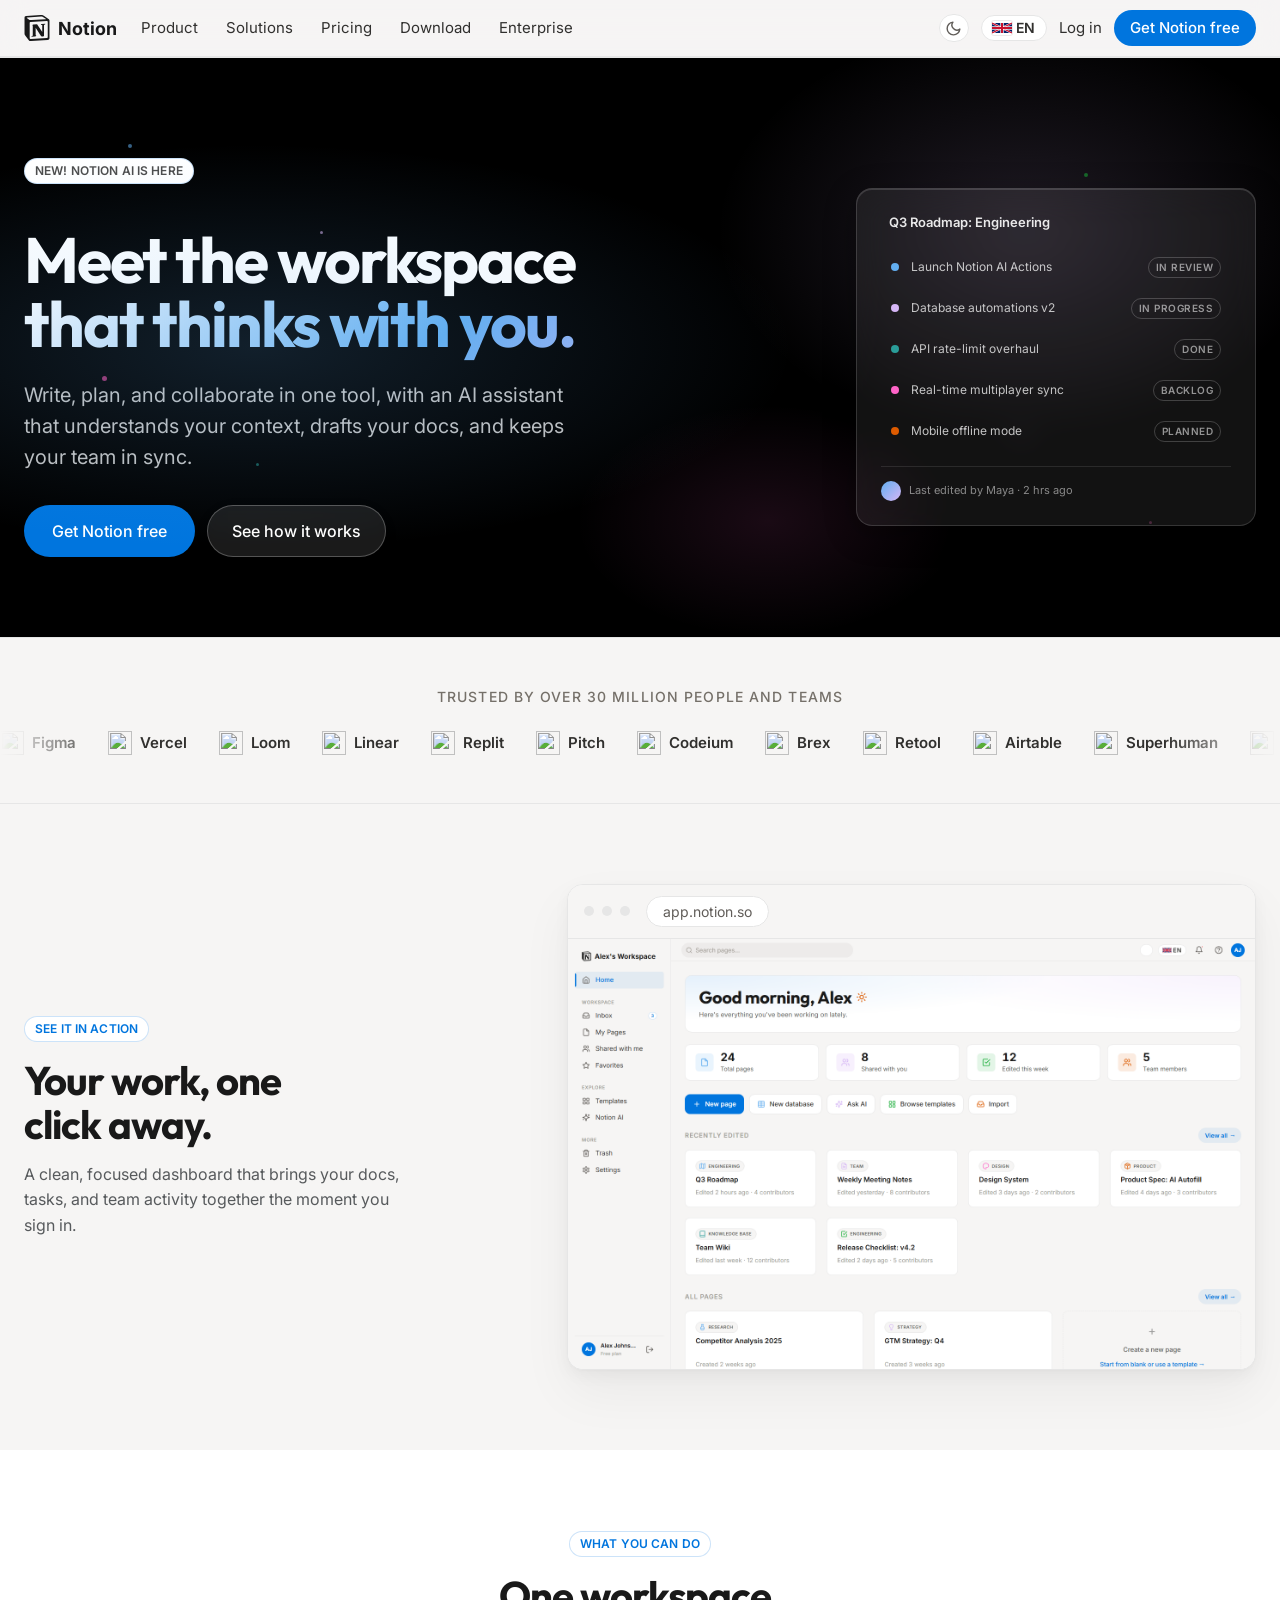
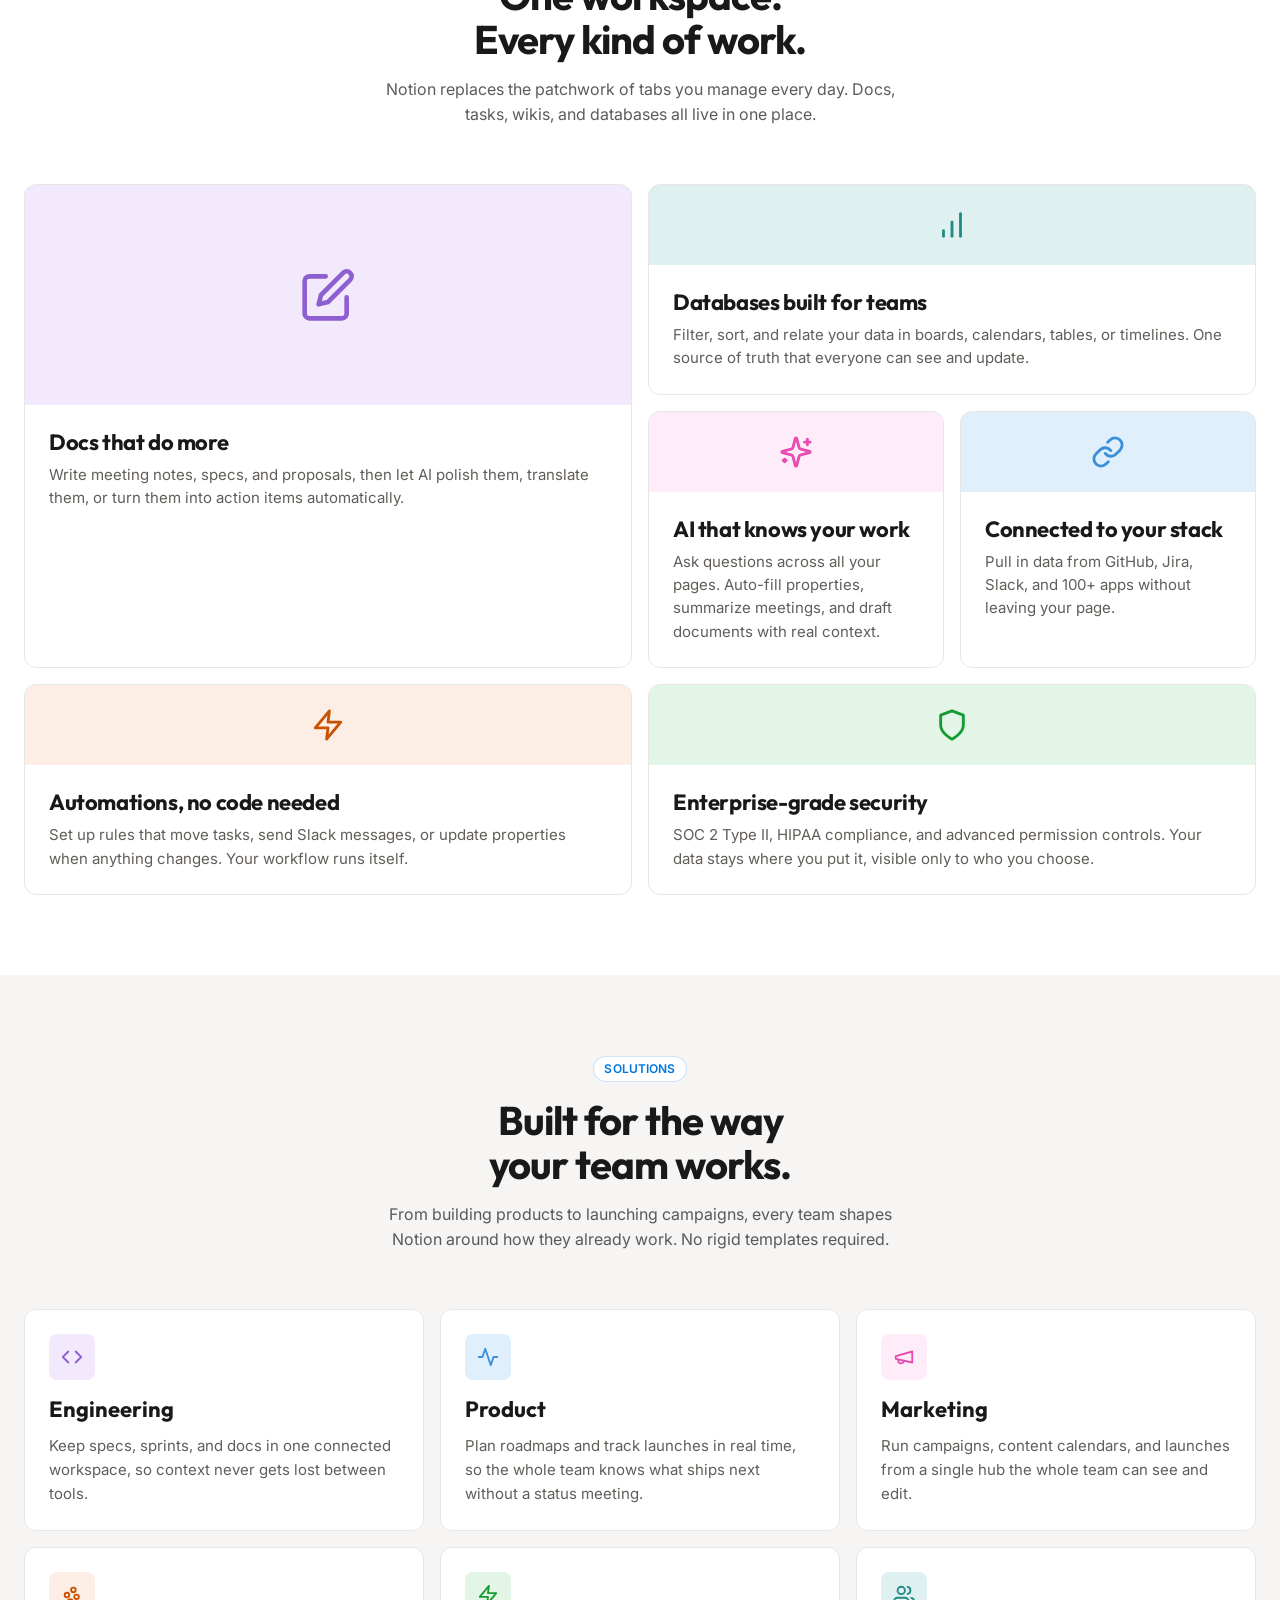
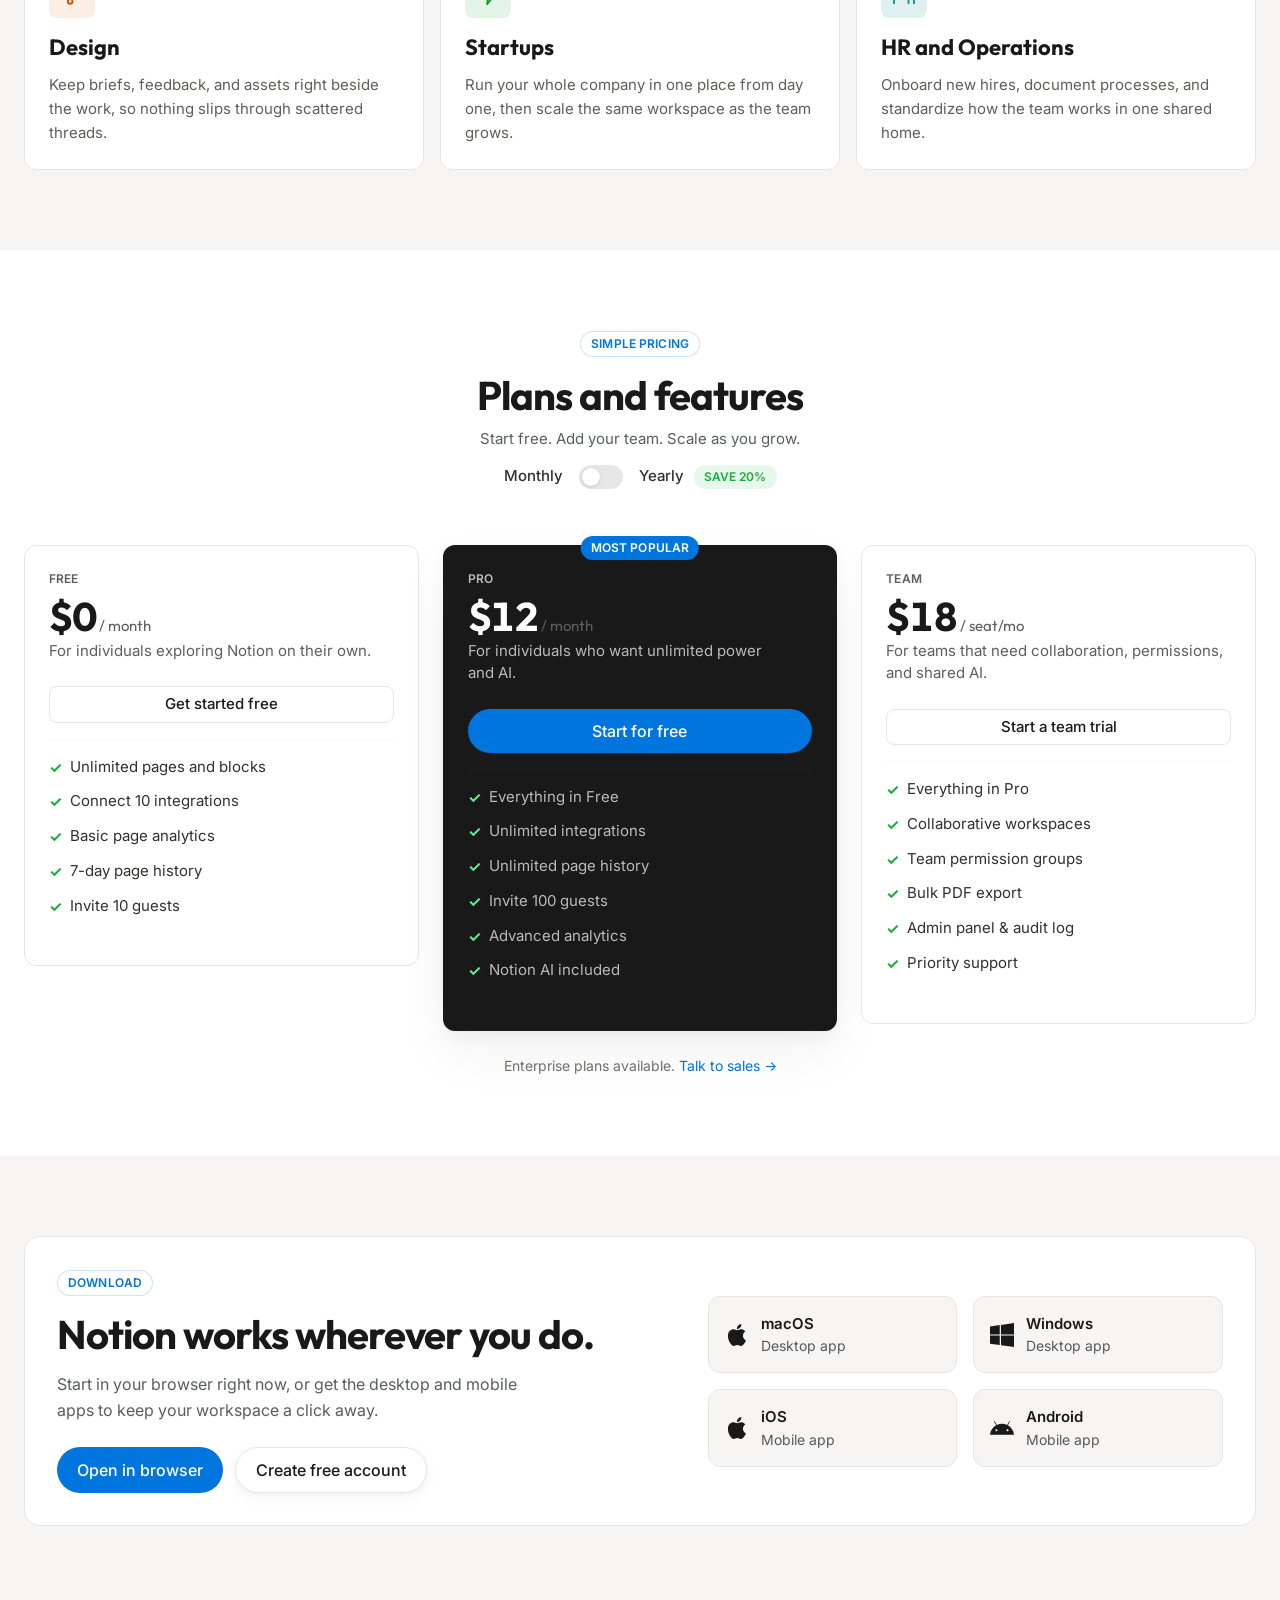
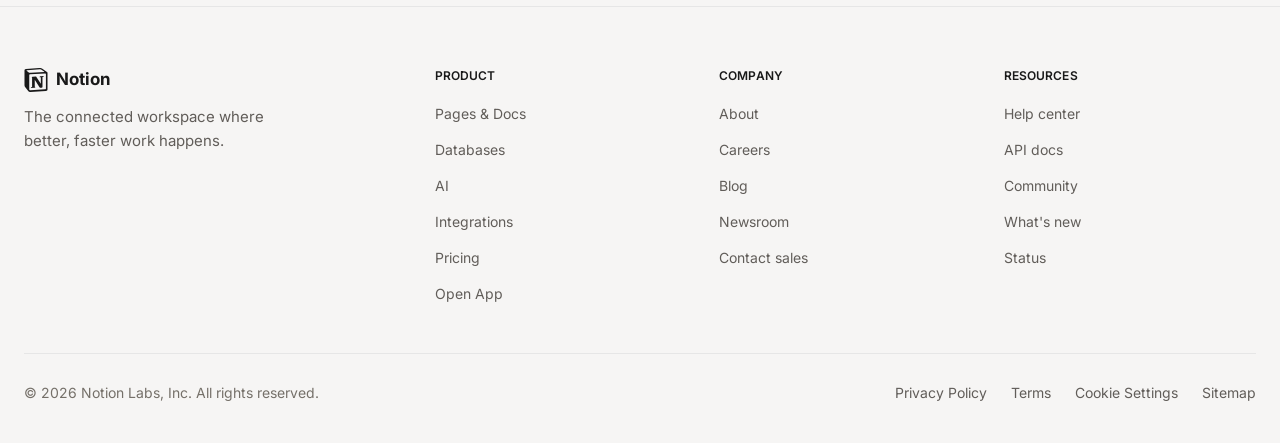
==== commit 16618d2c: "Improve Khmer translations in index.html Updated Khmer translations for various elements in the inde" ====
--- a/index.html
+++ b/index.html
@@ -25,7 +25,7 @@
        own design system wins class-name collisions. SRI integrity guards
        against a tampered CDN response. -->
   <link rel="stylesheet" href="https://cdn.jsdelivr.net/npm/bootstrap@5.3.8/dist/css/bootstrap.min.css" integrity="sha384-sRIl4kxILFvY47J16cr9ZwB07vP4J8+LH7qKQnuqkuIAvNWLzeN8tE5YBujZqJLB" crossorigin="anonymous" />
-  <link rel="stylesheet" href="styles.min.css?v=49" />
+  <link rel="stylesheet" href="styles.min.css?v=53" />
   <noscript>
     <style>
       /* Without JS the reveal observer never runs, so show everything. */
@@ -61,7 +61,7 @@
           <button class="theme-toggle" type="button" aria-label="Toggle dark mode"></button>
           <button class="lang-toggle" type="button" aria-label="Switch language"></button>
           <a href="login.html" class="nav__link" style="font-size: var(--fs-body-sm);" data-en="Log in" data-kh="ចូល">Log in</a>
-          <a href="signup.html" class="btn-primary" style="padding: 7px 16px; font-size: var(--fs-body-sm);" data-en="Get Notion free" data-kh="ប្រើ Notion ឥតគិតថ្លៃ">Get Notion free</a>
+          <a href="signup.html" class="btn-primary" style="padding: 7px 16px; font-size: var(--fs-body-sm);" data-en="Get Notion free" data-kh="ប្រើ Notion ដោយឥតគិតថ្លៃ">Get Notion free</a>
           <label for="nav-toggle" class="nav__hamburger-label" aria-label="Open menu">
             <span></span>
             <span></span>
@@ -77,7 +77,7 @@
         <a href="#download" class="nav__link" data-en="Download" data-kh="ទាញយក">Download</a>
         <a href="contact.html" class="nav__link" data-en="Enterprise" data-kh="សហគ្រាស">Enterprise</a>
         <a href="login.html" class="nav__link" data-en="Log in" data-kh="ចូល">Log in</a>
-        <a href="signup.html" class="btn-primary" style="width: 100%; justify-content: center; margin-top: 8px;" data-en="Get Notion free" data-kh="ប្រើ Notion ឥតគិតថ្លៃ">Get Notion free</a>
+        <a href="signup.html" class="btn-primary" style="width: 100%; justify-content: center; margin-top: 8px;" data-en="Get Notion free" data-kh="ប្រើ Notion ដោយឥតគិតថ្លៃ">Get Notion free</a>
         <div class="nav__mobile-toggles">
           <button class="theme-toggle" type="button" aria-label="Toggle dark mode"></button>
           <button class="lang-toggle" type="button" aria-label="Switch language"></button>
@@ -220,7 +220,7 @@
           <div class="showcase__copy">
             <div class="badge badge--primary" style="margin-bottom: 16px;" data-en="See it in action" data-kh="មើលវាដំណើរការ">See it in action</div>
             <h2 id="showcase-heading" class="text-h1" data-en="Your work, one click away." data-kh="ការងាររបស់អ្នក នៅចុចតែម្តង">Your work, one click away.</h2>
-            <p class="text-body-md text-muted" style="margin-top: 16px; line-height: 1.6;" data-en="A clean, focused dashboard that brings your docs, tasks, and team activity together the moment you sign in." data-kh="ផ្ទាំងគ្រប់គ្រងស្អាត និងផ្តោតអារម្មណ៍ ដែលប្រមូលឯកសារ កិច្ចការ និងសកម្មភាពក្រុមរបស់អ្នកមកជាមួយគ្នា ពេលអ្នកចូលគណនី។">
+            <p class="text-body-md text-muted" style="margin-top: 16px; line-height: 1.6;" data-en="A clean, focused dashboard that brings your docs, tasks, and team activity together the moment you sign in." data-kh="ផ្ទាំងគ្រប់គ្រងស្អាត និងស្រួលផ្តោតអារម្មណ៍ ដែលប្រមូលឯកសារ កិច្ចការ និងសកម្មភាពក្រុមរបស់អ្នកមកជាមួយគ្នា ពេលអ្នកចូលប្រើគណនី។">
               A clean, focused dashboard that brings your docs, tasks, and team activity together the moment you sign in.
             </p>
           </div>
@@ -244,7 +244,7 @@
     <section class="section features-section" id="features" aria-labelledby="features-heading">
       <div class="container">
         <div class="reveal" style="text-align: center; margin-bottom: 56px;">
-          <div class="badge badge--primary" style="margin-bottom: 16px;" data-en="What you can do" data-kh="អ្វីដែលអ្នកអាចធ្វើបាន">What you can do</div>
+          <div class="badge badge--primary" style="margin-bottom: 16px;" data-en="What you can do" data-kh="អ្វីៗដែលអ្នកអាចធ្វើបាន">What you can do</div>
           <h2 id="features-heading" class="text-h1">
             <span data-en="One workspace." data-kh="កន្លែងធ្វើការតែមួយ">One workspace.</span><br />
             <span data-en="Every kind of work." data-kh="គ្រប់ប្រភេទការងារ">Every kind of work.</span>
@@ -261,8 +261,8 @@
               <svg class="icon" viewBox="0 0 24 24"><path d="M11 4H4a2 2 0 0 0-2 2v14a2 2 0 0 0 2 2h14a2 2 0 0 0 2-2v-7"/><path d="M18.5 2.5a2.121 2.121 0 0 1 3 3L12 15l-4 1 1-4z"/></svg>
             </div>
             <div class="feature-card__body">
-              <h3 class="feature-card__title" data-en="Docs that do more" data-kh="Docsដែលមានមុខងារជាច្រើន">Docs that do more</h3>
-              <p class="feature-card__desc" data-en="Write meeting notes, specs, and proposals, then let AI polish them, translate them, or turn them into action items automatically." data-kh="សរសេរកំណត់ហេតុប្រជុំ ឯកសារបច្ចេកទេស និងសំណើ បន្ទាប់មកឲ្យ AI កែលម្អ បកប្រែ ឬប្ដូរវាទៅជាកិច្ចការដោយស្វ័យប្រវត្តិ">Write meeting notes, specs, and proposals, then let AI polish them, translate them, or turn them into action items automatically.</p>
+              <h3 class="feature-card__title" data-en="Docs that do more" data-kh="Docs​ ដែលមានមុខងារជាច្រើន">Docs that do more</h3>
+              <p class="feature-card__desc" data-en="Write meeting notes, specs, and proposals, then let AI polish them, translate them, or turn them into action items automatically." data-kh="សរសេរកំណត់ហេតុប្រជុំ ឯកសារបច្ចេកទេស(Specs) និងសំណើ ដោយបន្ទាប់មកឲ្យ AI កែលម្អ បកប្រែ ឬប្ដូរវាទៅជា Action Items ដោយស្វ័យប្រវត្តិ">Write meeting notes, specs, and proposals, then let AI polish them, translate them, or turn them into action items automatically.</p>
             </div>
           </article>
 
@@ -272,7 +272,7 @@
             </div>
             <div class="feature-card__body">
               <h3 class="feature-card__title" data-en="Databases built for teams" data-kh="មូលដ្ឋានទិន្នន័យសម្រាប់ក្រុម">Databases built for teams</h3>
-              <p class="feature-card__desc" data-en="Filter, sort, and relate your data in boards, calendars, tables, or timelines. One source of truth that everyone can see and update." data-kh="តម្រៀប និងភ្ជាប់ទិន្នន័យរបស់អ្នកក្នុងបន្ទះ ប្រតិទិន តារាង ឬបន្ទាត់ពេលវេលា ប្រភពតែមួយដែលគ្រប់គ្នាអាចមើល និងកែបាន">Filter, sort, and relate your data in boards, calendars, tables, or timelines. One source of truth that everyone can see and update.</p>
+              <p class="feature-card__desc" data-en="Filter, sort, and relate your data in boards, calendars, tables, or timelines. One source of truth that everyone can see and update." data-kh="តម្រៀប និងភ្ជាប់ទិន្នន័យរបស់អ្នកក្នុងផ្ទាំងគ្រប់គ្រងការងារ ប្រតិទិន តារាង ឬបន្ទាត់ពេលវេលា ទៅក្នុងប្រភពតែមួយដែលគ្រប់គ្នាអាចមើល និងកែបាន">Filter, sort, and relate your data in boards, calendars, tables, or timelines. One source of truth that everyone can see and update.</p>
             </div>
           </article>
 
@@ -282,7 +282,7 @@
             </div>
             <div class="feature-card__body">
               <h3 class="feature-card__title" data-en="AI that knows your work" data-kh="AI ដែលស្គាល់ការងាររបស់អ្នក">AI that knows your work</h3>
-              <p class="feature-card__desc" data-en="Ask questions across all your pages. Auto-fill properties, summarize meetings, and draft documents with real context." data-kh="សួរសំណួរឆ្លងកាត់គ្រប់ទំព័រ បំពេញលក្ខណៈ សង្ខេបការប្រជុំ និងតាក់តែងឯកសារដោយមានបរិបទពិតប្រាកដ">Ask questions across all your pages. Auto-fill properties, summarize meetings, and draft documents with real context.</p>
+              <p class="feature-card__desc" data-en="Ask questions across all your pages. Auto-fill properties, summarize meetings, and draft documents with real context." data-kh="សួរសំណួរឆ្លងកាត់គ្រប់ទំព័រ បំពេញលក្ខណៈ(Properties)ដោយស្វ័យប្រវត្តិ សង្ខេបការប្រជុំ និងតាក់តែងឯកសារដោយមានបរិបទពិតប្រាកដ">Ask questions across all your pages. Auto-fill properties, summarize meetings, and draft documents with real context.</p>
             </div>
           </article>
 
@@ -302,7 +302,7 @@
             </div>
             <div class="feature-card__body">
               <h3 class="feature-card__title" data-en="Automations, no code needed" data-kh="ស្វ័យប្រវត្តិកម្ម ដោយមិនត្រូវការកូដ">Automations, no code needed</h3>
-              <p class="feature-card__desc" data-en="Set up rules that move tasks, send Slack messages, or update properties when anything changes. Your workflow runs itself." data-kh="កំណត់ច្បាប់ដែលផ្លាស់ទីកិច្ចការ ផ្ញើសារ Slack ឬធ្វើបច្ចុប្បន្នភាពលក្ខណៈ នៅពេលមានការផ្លាស់ប្ដូរ លំហូរការងាររបស់អ្នកដំណើរការដោយខ្លួនឯង">Set up rules that move tasks, send Slack messages, or update properties when anything changes. Your workflow runs itself.</p>
+              <p class="feature-card__desc" data-en="Set up rules that move tasks, send Slack messages, or update properties when anything changes. Your workflow runs itself." data-kh="កំណត់លក្ខខណ្ឌដែលផ្លាស់ទីកិច្ចការ ផ្ញើសារ Slack ឬធ្វើបច្ចុប្បន្នភាពលក្ខណៈ នៅពេលមានការផ្លាស់ប្ដូរ ដោយលំហូរការងាររបស់អ្នកដំណើរការដោយខ្លួនឯង">Set up rules that move tasks, send Slack messages, or update properties when anything changes. Your workflow runs itself.</p>
             </div>
           </article>
 
@@ -312,7 +312,7 @@
             </div>
             <div class="feature-card__body">
               <h3 class="feature-card__title" data-en="Enterprise-grade security" data-kh="សុវត្ថិភាពកម្រិតសហគ្រាស">Enterprise-grade security</h3>
-              <p class="feature-card__desc" data-en="SOC 2 Type II, HIPAA compliance, and advanced permission controls. Your data stays where you put it, visible only to who you choose." data-kh="SOC 2 Type II ការអនុលោម HIPAA និងការគ្រប់គ្រងសិទ្ធិកម្រិតខ្ពស់ ទិន្នន័យរបស់អ្នកនៅកន្លែងដែលអ្នកដាក់ មើលឃើញតែអ្នកដែលអ្នកជ្រើសរើស">SOC 2 Type II, HIPAA compliance, and advanced permission controls. Your data stays where you put it, visible only to who you choose.</p>
+              <p class="feature-card__desc" data-en="SOC 2 Type II, HIPAA compliance, and advanced permission controls. Your data stays where you put it, visible only to who you choose." data-kh="SOC 2 Type II ការអនុលោម HIPAA និងការគ្រប់គ្រងសិទ្ធិកម្រិតខ្ពស់។ ទិន្នន័យរបស់អ្នកនឹងស្ថិតនៅកន្លែងដែលបានបញ្ចូល និងមើលឃើញសម្រាប់តែអ្នកដែលអ្នកបានជ្រើសរើស">SOC 2 Type II, HIPAA compliance, and advanced permission controls. Your data stays where you put it, visible only to who you choose.</p>
             </div>
           </article>
 
@@ -331,7 +331,7 @@
             <span data-en="Built for the way" data-kh="បង្កើតឡើងសម្រាប់របៀប">Built for the way</span><br />
             <span data-en="your team works." data-kh="ដែលក្រុមរបស់អ្នកធ្វើការ">your team works.</span>
           </h2>
-          <p class="text-body-md text-muted" style="margin-top: 16px; max-width: 540px; margin-left:auto; margin-right:auto; line-height:1.6;" data-en="From engineering sprints to marketing calendars, every team shapes Notion around how they already work. No rigid templates required." data-kh="ចាប់ពីការអភិវឌ្ឍន៍រហូតដល់ផែនការទីផ្សារ ក្រុមនីមួយៗរៀបចំ Notion តាមរបៀបដែលពួកគេធ្វើការរួចហើយ ដោយមិនត្រូវការគំរូដែលមិនអាចកែប្រែបាន។">
+          <p class="text-body-md text-muted" style="margin-top: 16px; max-width: 540px; margin-left:auto; margin-right:auto; line-height:1.6;" data-en="From building products to launching campaigns, every team shapes Notion around how they already work. No rigid templates required." data-kh="ចាប់ពីការបង្កើតផលិតផល រហូតដល់ការផ្សព្វផ្សាយយុទ្ធនាការ, ក្រុមនីមួយៗរៀបចំ Notion តាមរបៀបដែលពួកគេធ្វើការរួចហើយ ដោយមិនត្រូវការគំរូដែលមិនអាចកែប្រែបាន។">
             From engineering sprints to marketing calendars, every team shapes Notion around how they already work. No rigid templates required.
           </p>
         </div>
@@ -342,7 +342,7 @@
             <span class="solution-card__icon solution-card__icon--purple" aria-hidden="true">
               <svg class="icon" viewBox="0 0 24 24"><polyline points="16 18 22 12 16 6"/><polyline points="8 6 2 12 8 18"/></svg>
             </span>
-            <h3 class="solution-card__title" data-en="Engineering" data-kh="ផ្នែកអភិវឌ្ឍន៍">Engineering</h3>
+            <h3 class="solution-card__title" data-en="Engineering" data-kh="វិស្វកម្ម">Engineering</h3>
             <p class="solution-card__desc" data-en="Keep specs, sprints, and docs in one connected workspace, so context never gets lost between tools." data-kh="រក្សាឯកសារបច្ចេកទេស កិច្ចការ sprint និងឯកសារនៅកន្លែងតែមួយ ដើម្បីកុំឲ្យបាត់បរិបទរវាងឧបករណ៍។">Keep specs, sprints, and docs in one connected workspace, so context never gets lost between tools.</p>
           </article>
 
@@ -367,22 +367,22 @@
               <svg class="icon" viewBox="0 0 24 24"><circle cx="13.5" cy="6.5" r="2.5"/><circle cx="6.5" cy="12" r="2.5"/><circle cx="17" cy="14" r="2.5"/><circle cx="10" cy="19" r="2.5"/></svg>
             </span>
             <h3 class="solution-card__title" data-en="Design" data-kh="រចនា">Design</h3>
-            <p class="solution-card__desc" data-en="Keep briefs, feedback, and assets right beside the work, so nothing slips through scattered threads." data-kh="រក្សាការណែនាំ មតិកែលម្អ និងធនធាននៅជាប់នឹងការងារ ដើម្បីកុំឲ្យមានអ្វីបាត់ក្នុងសន្ទនាខ្ចាត់ខ្ចាយ។">Keep briefs, feedback, and assets right beside the work, so nothing slips through scattered threads.</p>
+            <p class="solution-card__desc" data-en="Keep briefs, feedback, and assets right beside the work, so nothing slips through scattered threads." data-kh="រក្សាការណែនាំ មតិកែលម្អ និងធនធាននៅជាប់នឹងការងារ ដើម្បីកុំឲ្យមានអ្វីបាត់ក្នុងសន្ទនាបែកខ្ញែក។">Keep briefs, feedback, and assets right beside the work, so nothing slips through scattered threads.</p>
           </article>
 
           <article class="solution-card reveal" style="--i:4">
             <span class="solution-card__icon solution-card__icon--green" aria-hidden="true">
               <svg class="icon" viewBox="0 0 24 24"><path d="M13 2L3 14h9l-1 8 10-12h-9l1-8z"/></svg>
             </span>
-            <h3 class="solution-card__title" data-en="Startups" data-kh="ក្រុមហ៊ុនថ្មី">Startups</h3>
-            <p class="solution-card__desc" data-en="Run your whole company in one place from day one, then scale the same workspace as the team grows." data-kh="ដំណើរការក្រុមហ៊ុនទាំងមូលនៅកន្លែងតែមួយតាំងពីថ្ងៃដំបូង បន្ទាប់មកពង្រីកកន្លែងធ្វើការនោះតាមការរីកចម្រើន។">Run your whole company in one place from day one, then scale the same workspace as the team grows.</p>
+            <h3 class="solution-card__title" data-en="Startups" data-kh="ក្រុមហ៊ុនទើបបង្កើតថ្មី">Startups</h3>
+            <p class="solution-card__desc" data-en="Run your whole company in one place from day one, then scale the same workspace as the team grows." data-kh="ដំណើរការក្រុមហ៊ុនទាំងមូលនៅកន្លែងតែមួយតាំងពីថ្ងៃដំបូង បន្ទាប់មកពង្រីកកន្លែងធ្វើការនោះទៅតាមការរីកចម្រើន។">Run your whole company in one place from day one, then scale the same workspace as the team grows.</p>
           </article>
 
           <article class="solution-card reveal" style="--i:5">
             <span class="solution-card__icon solution-card__icon--teal" aria-hidden="true">
               <svg class="icon" viewBox="0 0 24 24"><path d="M17 21v-2a4 4 0 0 0-4-4H5a4 4 0 0 0-4 4v2"/><circle cx="9" cy="7" r="4"/><path d="M23 21v-2a4 4 0 0 0-3-3.87"/><path d="M16 3.13a4 4 0 0 1 0 7.75"/></svg>
             </span>
-            <h3 class="solution-card__title" data-en="HR and Operations" data-kh="ធនធានមនុស្ស និងប្រតិបត្តិការ">HR and Operations</h3>
+            <h3 class="solution-card__title" data-en="HR and Operations" data-kh="ធនធានមនុស្ស(HR) និងប្រតិបត្តិការ">HR and Operations</h3>
             <p class="solution-card__desc" data-en="Onboard new hires, document processes, and standardize how the team works in one shared home." data-kh="ទទួលបុគ្គលិកថ្មី កត់ត្រាដំណើរការ និងធ្វើស្តង់ដារពីរបៀបធ្វើការរបស់ក្រុមនៅកន្លែងរួមតែមួយ។">Onboard new hires, document processes, and standardize how the team works in one shared home.</p>
           </article>
 
@@ -396,7 +396,7 @@
     <section class="section pricing-section" id="pricing" aria-labelledby="pricing-heading">
       <div class="container">
         <div style="text-align: center; margin-bottom: 16px;">
-          <div class="badge badge--primary" style="margin-bottom: 16px;" data-en="Simple pricing" data-kh="តម្លៃសាមញ្ញ">Simple pricing</div>
+          <div class="badge badge--primary" style="margin-bottom: 16px;" data-en="Simple pricing" data-kh="តម្លៃសមរម្យ">Simple pricing</div>
           <h2 id="pricing-heading" class="text-h1" data-en="Plans and features" data-kh="គម្រោង និងលក្ខណៈពិសេស">Plans and features</h2>
           <p class="text-body-sm text-muted" style="margin-top: 12px;" data-en="Start free. Add your team. Scale as you grow." data-kh="ចាប់ផ្ដើមឥតគិតថ្លៃ បន្ថែមក្រុមរបស់អ្នក ពង្រីកតាមការរីកចម្រើន">
             Start free. Add your team. Scale as you grow.
@@ -430,14 +430,14 @@
 
             <p class="pricing-card__desc" data-en="For individuals exploring Notion on their own." data-kh="សម្រាប់បុគ្គលដែលស្វែងយល់ Notion ដោយខ្លួនឯង">For individuals exploring Notion on their own.</p>
 
-            <a href="signup.html" class="btn-utility" style="display:block; text-align:center; margin-bottom: var(--space-md);" data-en="Get started free" data-kh="ចាប់ផ្ដើមឥតគិតថ្លៃ">Get started free</a>
+            <a href="signup.html" class="btn-utility" style="display:block; text-align:center; margin-bottom: var(--space-md);" data-en="Get started free" data-kh="ចាប់ផ្ដើមដោយឥតគិតថ្លៃ">Get started free</a>
 
             <hr class="pricing-card__divider" />
 
             <ul class="pricing-card__features">
               <li class="pricing-card__feature" data-en="Unlimited pages and blocks" data-kh="ទំព័រ និងប្លុកគ្មានដែនកំណត់">Unlimited pages and blocks</li>
               <li class="pricing-card__feature" data-en="Connect 10 integrations" data-kh="ភ្ជាប់ការរួមបញ្ចូល ១០">Connect 10 integrations</li>
-              <li class="pricing-card__feature" data-en="Basic page analytics" data-kh="ការវិភាគទំព័រមូលដ្ឋាន">Basic page analytics</li>
+              <li class="pricing-card__feature" data-en="Basic page analytics" data-kh="ការវិភាគទិន្នន័យទំព័រមូលដ្ឋាន">Basic page analytics</li>
               <li class="pricing-card__feature" data-en="7-day page history" data-kh="ប្រវត្តិទំព័រ ៧ ថ្ងៃ">7-day page history</li>
               <li class="pricing-card__feature" data-en="Invite 10 guests" data-kh="អញ្ជើញភ្ញៀវ ១០ នាក់">Invite 10 guests</li>
             </ul>
@@ -465,7 +465,7 @@
             <hr class="pricing-card__divider" />
 
             <ul class="pricing-card__features">
-              <li class="pricing-card__feature" data-en="Everything in Free" data-kh="អ្វីៗទាំងអស់ក្នុង Free">Everything in Free</li>
+              <li class="pricing-card__feature" data-en="Everything in Free" data-kh="អ្វីៗទាំងអស់ដែលមានក្នុង Free">Everything in Free</li>
               <li class="pricing-card__feature" data-en="Unlimited integrations" data-kh="ការរួមបញ្ចូលគ្មានដែនកំណត់">Unlimited integrations</li>
               <li class="pricing-card__feature" data-en="Unlimited page history" data-kh="ប្រវត្តិទំព័រគ្មានដែនកំណត់">Unlimited page history</li>
               <li class="pricing-card__feature" data-en="Invite 100 guests" data-kh="អញ្ជើញភ្ញៀវ ១០០ នាក់">Invite 100 guests</li>
@@ -485,7 +485,7 @@
               <div class="pricing-card__price">$15<span data-en=" / seat/mo" data-kh=" / កៅអី/ខែ"> / seat/mo</span></div>
             </div>
 
-            <p class="pricing-card__desc" data-en="For teams that need collaboration, permissions, and shared AI." data-kh="សម្រាប់ក្រុមដែលត្រូវការសហការ សិទ្ធិ និង AI រួមគ្នា">For teams that need collaboration, permissions, and shared AI.</p>
+            <p class="pricing-card__desc" data-en="For teams that need collaboration, permissions, and shared AI." data-kh="សម្រាប់ក្រុមដែលត្រូវការសហការ ការអនុញ្ញាត និង AI រួមគ្នា">For teams that need collaboration, permissions, and shared AI.</p>
 
             <a href="signup.html" class="btn-utility" style="display:block; text-align:center; margin-bottom: var(--space-md);" data-en="Start a team trial" data-kh="ចាប់ផ្ដើមសាកល្បងក្រុម">Start a team trial</a>
 
--- a/styles.min.css
+++ b/styles.min.css
@@ -1 +1 @@
-@import url(https://fonts.googleapis.com/css2?family=Inter:wght@400;500;600;700&display=swap);@import url(https://fonts.googleapis.com/css2?family=Outfit:wght@500;600;700&display=swap);@import url(https://fonts.googleapis.com/css2?family=Noto+Sans+Khmer:wght@400;500;600;700&display=swap);:root{--color-primary:#0075de;--color-primary-active:#005bab;--color-secondary:#000000;--color-bg:#f6f5f4;--color-surface:#ffffff;--color-border:#e6e6e6;--color-text-primary:#191919;--color-text-secondary:#31302e;--color-text-muted:#615d59;--color-text-faint:#757069;--color-accent-sky:#62aef0;--color-accent-purple:#d6b6f6;--color-accent-pink:#ff64c8;--color-accent-orange:#dd5b00;--color-accent-teal:#2a9d99;--color-accent-green:#1aae39;--color-accent:#0075de;--color-accent-hover:#005bab;--radius-xs:4px;--radius-sm:5px;--radius-md:8px;--radius-lg:12px;--radius-xl:16px;--radius-full:9999px;--radius-card:12px;--space-xxs:4px;--space-xs:8px;--space-sm:12px;--space-md:16px;--space-lg:24px;--space-xl:28px;--space-xxl:32px;--shadow-card:rgba(0,0,0,0.01) 0 0.175px 1.041px,rgba(0,0,0,0.02) 0 0.8px 2.925px,rgba(0,0,0,0.027) 0 2.025px 7.847px,rgba(0,0,0,0.04) 0 4px 18px;--shadow-elevated:rgba(0,0,0,0.02) 0 1px 3px,rgba(0,0,0,0.04) 0 6px 16px,rgba(0,0,0,0.05) 0 23px 52px;--shadow-nav:0 1px 0 var(--color-border);--font-family:'Inter',-apple-system,system-ui,'Segoe UI',Helvetica,Arial,sans-serif;--font-display:'Outfit','Noto Sans Khmer',var(--font-family);--fs-display1:clamp(40px, 6vw, 64px);--fs-display2:clamp(32px, 5vw, 54px);--fs-h1:clamp(28px, 4vw, 40px);--fs-h2:clamp(20px, 3vw, 26px);--fs-h3:clamp(18px, 2.5vw, 22px);--fs-title:20px;--fs-body-md:16px;--fs-body-sm:15px;--fs-button:16px;--fs-caption:14px;--fs-eyebrow:12px;--transition-base:0.18s ease;--transition-lift:0.2s cubic-bezier(0.34, 1.56, 0.64, 1)}html[data-theme=dark]{--color-bg:#1a1a1a;--color-surface:#252525;--color-border:#3a3a3a;--color-text-primary:#f4f4f3;--color-text-secondary:#e2e1de;--color-text-muted:#a7a29c;--color-text-faint:#9c968e;--color-primary:#4a9eff;--color-primary-active:#6bb1ff;--shadow-card:rgba(0,0,0,0.2) 0 1px 2px,rgba(0,0,0,0.3) 0 4px 14px;--shadow-elevated:rgba(0,0,0,0.35) 0 6px 16px,rgba(0,0,0,0.45) 0 23px 52px;--shadow-nav:0 1px 0 var(--color-border)}html[data-theme=dark] .nav{background-color:rgba(26,26,26,.82)}html[data-theme=dark] .topbar{background-color:rgba(26,26,26,.9)}html[data-theme=dark] .hero-band__eyebrow{color:var(--color-primary)}html[data-theme=dark] .pricing-card--featured{background-color:#303030}html[data-theme=dark] .marquee-badge__logo:not([src*="icon.horse"]){filter:brightness(0) invert(1)}html[data-theme=dark] .marquee-badge__logo[src*="icon.horse"]{background:#fff;border-radius:4px;padding:1px;box-sizing:border-box}html[data-theme=dark] .topbar__search .input-field{background-color:rgba(255,255,255,.06)}html[data-theme=dark] .sidebar__link:hover{background-color:rgba(255,255,255,.06)}html[data-theme=dark] .topbar__icon-btn:hover{background-color:rgba(255,255,255,.08)}html[data-theme=dark] .sidebar__link--active{background-color:rgba(74,158,255,.16)}*,::after,::before{box-sizing:border-box;margin:0;padding:0}blockquote,dd,dl,fieldset,figure,h1,h2,h3,h4,h5,h6,hr,legend,ol,p,pre,ul{margin:0;padding:0}html{font-size:16px;scroll-behavior:smooth;scroll-padding-top:72px;-webkit-text-size-adjust:100%;overflow-x:clip}body{font-family:var(--font-family);font-size:var(--fs-body-md);font-weight:400;line-height:1.5;color:var(--color-text-primary);background-color:var(--color-bg);-webkit-font-smoothing:antialiased;-moz-osx-font-smoothing:grayscale;overflow-x:clip;max-width:100%}img,svg,video{display:block;max-width:100%}a{color:var(--color-primary);text-decoration:none}a:hover{text-decoration:underline}ol,ul{list-style:none}button{font-family:inherit;cursor:pointer;border:none;background:0 0}input,select,textarea{font-family:inherit}.text-display1{font-family:var(--font-display);font-size:var(--fs-display1);font-weight:700;line-height:1;letter-spacing:-2.125px;text-wrap:balance}.text-display2{font-family:var(--font-display);font-size:var(--fs-display2);font-weight:700;line-height:1.04;letter-spacing:-1.875px;text-wrap:balance}.text-h1{font-family:var(--font-display);font-size:var(--fs-h1);font-weight:700;line-height:1.1;letter-spacing:-1px;text-wrap:balance}.text-h2{font-family:var(--font-display);font-size:var(--fs-h2);font-weight:700;line-height:1.23;letter-spacing:-.625px;text-wrap:balance}.text-h3{font-family:var(--font-display);font-size:var(--fs-h3);font-weight:700;line-height:1.27;letter-spacing:-.25px;text-wrap:balance}.text-title{font-size:var(--fs-title);font-weight:600;line-height:1.4;letter-spacing:-.125px}.text-body-md{font-size:var(--fs-body-md);font-weight:400;line-height:1.5}.text-body-sm{font-size:var(--fs-body-sm);font-weight:400;line-height:1.33}.text-caption{font-size:var(--fs-caption);font-weight:400;line-height:1.43}.text-eyebrow{font-size:var(--fs-eyebrow);font-weight:600;line-height:1.33;letter-spacing:.125px;text-transform:uppercase}.text-muted{color:var(--color-text-muted)}.text-faint{color:var(--color-text-faint)}.text-primary-color{color:var(--color-primary)}.container{width:100%;max-width:1200px;margin-left:auto;margin-right:auto;padding-left:var(--space-lg);padding-right:var(--space-lg)}.container--narrow{max-width:720px}.section{padding-top:80px;padding-bottom:80px}.grid-2{display:grid;grid-template-columns:repeat(auto-fit,minmax(min(100%,380px),1fr));gap:var(--space-lg)}.grid-3{display:grid;grid-template-columns:repeat(auto-fit,minmax(min(100%,300px),1fr));gap:var(--space-lg)}.grid-4{display:grid;grid-template-columns:repeat(auto-fit,minmax(min(100%,230px),1fr));gap:var(--space-lg)}.flex{display:flex}.flex-center{display:flex;align-items:center;justify-content:center}.flex-between{display:flex;align-items:center;justify-content:space-between}.gap-xs{gap:var(--space-xs)}.gap-sm{gap:var(--space-sm)}.gap-md{gap:var(--space-md)}.gap-lg{gap:var(--space-lg)}.sr-only{position:absolute;width:1px;height:1px;padding:0;margin:-1px;overflow:hidden;clip:rect(0,0,0,0);white-space:nowrap;border-width:0}.btn-ghost,.btn-primary,.btn-social,.btn-utility{display:inline-flex;align-items:center;justify-content:center;gap:var(--space-xs);font-size:var(--fs-button);font-weight:500;line-height:1.5;text-decoration:none;cursor:pointer;transition:background-color var(--transition-base),transform var(--transition-lift),box-shadow var(--transition-base),color var(--transition-base);white-space:nowrap}.btn-primary{background-color:var(--color-primary);color:#fff;border-radius:var(--radius-full);padding:10px 20px;border:none}.btn-primary:hover{background-color:var(--color-primary-active);color:#fff;text-decoration:none;transform:scale(.97)}.btn-primary:active{background-color:var(--color-primary-active);transform:scale(.93)}.btn-primary--sm{padding:var(--space-xs) var(--space-md);font-size:var(--fs-body-sm)}.btn-ghost{background-color:var(--color-surface);color:var(--color-text-primary);border-radius:var(--radius-full);padding:10px 20px;border:1px solid var(--color-border);box-shadow:var(--shadow-card)}.btn-ghost:hover{background-color:var(--color-bg);color:var(--color-text-primary);text-decoration:none;transform:scale(.97)}.btn-utility{background-color:var(--color-surface);color:var(--color-text-primary);border-radius:var(--radius-md);padding:6px 14px;border:1px solid var(--color-border);font-size:var(--fs-body-sm)}.btn-utility:hover{background-color:var(--color-bg);color:var(--color-text-primary);text-decoration:none}.btn-social{background-color:var(--color-surface);color:var(--color-text-primary);border-radius:var(--radius-md);padding:10px 16px;border:1px solid var(--color-border);font-size:var(--fs-body-sm);width:100%;box-shadow:var(--shadow-card)}.btn-social:hover{background-color:var(--color-bg);text-decoration:none;color:var(--color-text-primary)}.btn-social .btn-icon{font-size:18px;line-height:1}.form-group{display:flex;flex-direction:column;gap:var(--space-xxs);position:relative}.form-group:focus-within .label{color:var(--color-primary)}.form-group:focus-within{--ring-color:rgba(0, 117, 222, 0.2)}.label{font-size:var(--fs-caption);font-weight:500;color:var(--color-text-secondary);transition:color var(--transition-base)}.input-field{width:100%;padding:10px 12px;font-size:var(--fs-body-sm);font-family:var(--font-family);color:var(--color-text-primary);background-color:var(--color-surface);border:1px solid var(--color-border);border-radius:var(--radius-xs);outline:0;transition:border-color var(--transition-base),box-shadow var(--transition-base);line-height:1.5}.input-field::placeholder{color:var(--color-text-faint)}.input-field:focus{border-color:var(--color-primary);box-shadow:0 0 0 3px rgba(0,117,222,.15)}.input-field:valid:not(:placeholder-shown){border-color:var(--color-accent-green)}.input-field:invalid:not(:placeholder-shown):not(:focus){border-color:#e53e3e}.input-wrapper{position:relative}.input-wrapper:focus-within::after{content:'';position:absolute;inset:-1px;border-radius:calc(var(--radius-xs) + 1px);pointer-events:none;box-shadow:0 0 0 3px rgba(0,117,222,.15)}.form-divider{display:flex;align-items:center;gap:var(--space-md);color:var(--color-text-faint);font-size:var(--fs-caption)}.form-divider::after,.form-divider::before{content:'';flex:1;height:1px;background-color:var(--color-border)}.password-strength{display:flex;gap:var(--space-xxs);margin-top:var(--space-xxs)}.strength-bar{height:3px;flex:1;border-radius:var(--radius-full);background-color:var(--color-border);transition:background-color var(--transition-base)}.form-group:has(.input-field[type=password]:not(:placeholder-shown)) .strength-bar:first-child{background-color:#e53e3e}.form-group:has(.input-field[type=password][minlength]:valid) .strength-bar:first-child,.form-group:has(.input-field[type=password][minlength]:valid) .strength-bar:nth-child(2){background-color:#dd6b20}.form-group:has(.input-field[type=password][pattern]:valid) .strength-bar:first-child,.form-group:has(.input-field[type=password][pattern]:valid) .strength-bar:nth-child(2),.form-group:has(.input-field[type=password][pattern]:valid) .strength-bar:nth-child(3){background-color:var(--color-accent-green)}.strength-label{font-size:11px;color:var(--color-text-faint);margin-top:2px}.card{background-color:var(--color-surface);border-radius:var(--radius-card);border:1px solid var(--color-border);padding:var(--space-lg);transition:transform var(--transition-lift),box-shadow var(--transition-base)}.card:hover{transform:translateY(-4px);box-shadow:var(--shadow-card)}.card--elevated{box-shadow:var(--shadow-card)}.card--elevated:hover{transform:translateY(-4px);box-shadow:var(--shadow-elevated)}.card--flat{border:1px solid var(--color-border)}.card--soft{background-color:var(--color-bg)}.card--dark{background-color:var(--color-text-primary);color:#fff;border-color:transparent}.card--dashed{border:1.5px dashed var(--color-border);background-color:transparent}.card--dashed:hover{border-color:var(--color-primary);transform:translateY(-2px)}#nav-toggle{position:fixed;top:0;left:0}.nav{position:sticky;top:0;z-index:100;background-color:rgba(246,245,244,.82);backdrop-filter:blur(12px);-webkit-backdrop-filter:blur(12px);border-bottom:1px solid var(--color-border);box-shadow:var(--shadow-nav)}.nav__inner{display:flex;align-items:center;justify-content:space-between;height:56px;gap:var(--space-lg)}.nav__logo{display:flex;align-items:center;gap:var(--space-xs);font-weight:700;font-size:18px;color:var(--color-text-primary);text-decoration:none;flex-shrink:0}.nav__logo:hover{text-decoration:none;color:var(--color-text-primary)}.nav__logo-mark{width:26px;height:26px;display:flex;align-items:center;justify-content:center;color:var(--color-text-primary);flex-shrink:0}.nav__logo-mark svg{width:100%;height:100%;fill:currentColor;display:block}.nav__logo-mark--sm{width:22px;height:22px}.nav__links{display:flex;align-items:center;gap:var(--space-xl);flex:1}.nav__link{font-size:var(--fs-body-sm);color:var(--color-text-secondary);text-decoration:none;transition:color var(--transition-base);white-space:nowrap}.nav__link:hover{color:var(--color-text-primary);text-decoration:none}.nav__actions{display:flex;align-items:center;gap:var(--space-sm);flex-shrink:0}.lang-toggle,.theme-toggle{display:inline-flex;align-items:center;gap:var(--space-xxs);padding:5px 10px;border-radius:var(--radius-full);border:1px solid var(--color-border);background-color:var(--color-surface);color:var(--color-text-secondary);font-family:var(--font-family);font-size:var(--fs-caption);font-weight:600;line-height:1;cursor:pointer;transition:background-color var(--transition-base),border-color var(--transition-base),transform var(--transition-lift)}.lang-toggle:hover,.theme-toggle:hover{background-color:var(--color-bg);border-color:var(--color-text-faint);transform:scale(.97)}.lang-toggle:active,.theme-toggle:active{transform:scale(.93)}.theme-toggle{padding:5px;width:30px;height:28px;justify-content:center;color:var(--color-text-muted)}.theme-toggle .icon{width:17px;height:17px}.lang-toggle__flag{display:inline-flex;width:20px;height:14px;border-radius:2px;overflow:hidden;box-shadow:0 0 0 1px rgba(0,0,0,.08)}.lang-toggle .flag-svg{width:100%;height:100%;display:block}.lang-toggle__label{letter-spacing:.04em}.lang-toggle--floating{position:fixed;top:var(--space-lg);right:var(--space-lg);z-index:200;box-shadow:var(--shadow-card)}.floating-toggles{position:fixed;top:var(--space-lg);right:var(--space-lg);z-index:200;display:flex;align-items:center;gap:var(--space-xs)}.floating-toggles .lang-toggle,.floating-toggles .theme-toggle{box-shadow:var(--shadow-card)}html[lang=km] body{font-family:'Noto Sans Khmer',var(--font-family)}html[lang=km] .input-field,html[lang=km] .input-field::placeholder{font-family:'Noto Sans Khmer',var(--font-family)}.svg-sprite{display:none}.icon{width:20px;height:20px;fill:none;stroke:currentColor;stroke-width:2;stroke-linecap:round;stroke-linejoin:round;flex-shrink:0}.feature-card__band .icon{width:34px;height:34px}.feature-card__band--purple .icon{color:#8e5fd0}.feature-card__band--teal .icon{color:#1f8a86}.feature-card__band--pink .icon{color:#e64bb0}.feature-card__band--sky .icon{color:#3b8fd9}.feature-card__band--orange .icon{color:#c95200}.feature-card__band--green .icon{color:#169a32}.btn-primary .icon,.btn-utility .icon{width:17px;height:17px}.sidebar__icon{display:inline-flex;align-items:center;justify-content:center}.sidebar__icon .icon{width:18px;height:18px;color:var(--color-text-muted)}.topbar__icon-btn .icon{width:19px;height:19px;color:var(--color-text-muted)}.topbar__search-icon .icon{width:16px;height:16px;color:var(--color-text-faint)}.page-card__emoji .icon{width:26px;height:26px}.auth-card__icon .icon{width:40px;height:40px;margin:0 auto;color:var(--color-primary)}.nav__hamburger-label{display:none;flex-direction:column;gap:5px;cursor:pointer;padding:var(--space-xs);border-radius:var(--radius-sm)}.nav__hamburger-label span{display:block;width:22px;height:2px;background-color:var(--color-text-primary);border-radius:var(--radius-full);transition:transform var(--transition-base),opacity var(--transition-base)}.nav__mobile-menu{display:none;flex-direction:column;gap:var(--space-sm);padding:var(--space-md) 0;border-top:1px solid var(--color-border)}.nav__mobile-menu .nav__link{padding:var(--space-xs) 0;font-size:var(--fs-body-md);display:block}.nav__mobile-toggles{display:flex;align-items:center;justify-content:center;gap:var(--space-sm)}.sidebar{width:240px;flex-shrink:0;background-color:var(--color-bg);border-right:1px solid var(--color-border);display:flex;flex-direction:column;height:100vh;position:sticky;top:0;overflow-y:auto;padding:var(--space-md);gap:var(--space-xxs)}.sidebar__logo{display:flex;align-items:center;gap:var(--space-xs);font-weight:700;font-size:16px;color:var(--color-text-primary);text-decoration:none;padding:var(--space-sm) var(--space-md);margin-bottom:var(--space-xs)}.sidebar__logo:hover{text-decoration:none;color:var(--color-text-primary)}.sidebar__section-label{font-size:11px;font-weight:600;text-transform:uppercase;letter-spacing:.06em;color:var(--color-text-faint);padding:var(--space-sm) var(--space-md) var(--space-xxs);margin-top:var(--space-sm)}.sidebar__link{display:flex;align-items:center;gap:var(--space-sm);padding:var(--space-xs) var(--space-md);border-radius:var(--radius-sm);color:var(--color-text-secondary);font-size:var(--fs-body-sm);text-decoration:none;transition:background-color var(--transition-base),color var(--transition-base);position:relative}.sidebar__link:hover{background-color:rgba(0,0,0,.05);color:var(--color-text-primary);text-decoration:none}.sidebar__link--active{background-color:rgba(0,117,222,.08);color:var(--color-primary);font-weight:500}.sidebar__link--active::before{content:'';position:absolute;left:0;top:var(--space-xxs);bottom:var(--space-xxs);width:3px;background-color:var(--color-primary);border-radius:0 var(--radius-full) var(--radius-full) 0}.sidebar__icon{font-size:16px;line-height:1;width:20px;text-align:center}.sidebar__footer{margin-top:auto;padding:var(--space-sm) var(--space-md);border-top:1px solid var(--color-border)}.sidebar__footer-inner{display:flex;align-items:center;gap:var(--space-sm)}.sidebar__user-name{font-size:13px;font-weight:600;color:var(--color-text-primary);white-space:nowrap;overflow:hidden;text-overflow:ellipsis}.sidebar__user-plan{font-size:11px;color:var(--color-text-faint)}.sidebar__user-info{min-width:0}.sidebar__logout{margin-left:auto;font-size:var(--fs-caption)}.badge{display:inline-flex;align-items:center;padding:var(--space-xxs) 10px;border-radius:var(--radius-full);font-size:var(--fs-eyebrow);font-weight:600;letter-spacing:.125px;text-transform:uppercase;line-height:1.33}.badge--primary{background-color:var(--color-surface);color:var(--color-primary);border:1px solid rgba(0,117,222,.2)}.badge--popular{background-color:var(--color-primary);color:#fff}.badge--green{background-color:rgba(26,174,57,.1);color:var(--color-accent-green)}.badge--teal{background-color:rgba(42,157,153,.1);color:var(--color-accent-teal)}.badge--nav{margin-left:auto;padding:1px 6px;font-size:10px}.hero-band{background-color:var(--color-secondary);color:#fff;padding:100px 0 80px;position:relative;overflow:hidden}.hero-band::before{content:'';position:absolute;inset:0;background:radial-gradient(ellipse 60% 50% at 20% 50%,rgba(98,174,240,.18) 0,transparent 70%),radial-gradient(ellipse 40% 60% at 80% 30%,rgba(214,182,246,.15) 0,transparent 60%),radial-gradient(ellipse 30% 40% at 60% 80%,rgba(255,100,200,.1) 0,transparent 50%);pointer-events:none}.hero-band__eyebrow{color:rgba(0,0,0,.7);margin-bottom:var(--space-lg)}.hero-band__headline{color:#fff}.hero-band__headline--gradient{background:linear-gradient(135deg,#fff 0,#62aef0 40%,#d6b6f6 70%,#fff 100%);background-size:200% auto;-webkit-background-clip:text;background-clip:text;-webkit-text-fill-color:transparent;animation:gradient-shift 5s linear infinite}.hero-band__sub{color:rgba(255,255,255,.75);font-size:clamp(16px, 2vw, 20px);max-width:560px;margin-top:var(--space-lg);line-height:1.55}.hero-band__ctas{display:flex;gap:var(--space-sm);flex-wrap:wrap;margin-top:var(--space-xxl)}.hero-band .btn-ghost{background-color:rgba(255,255,255,.1);border-color:rgba(255,255,255,.25);color:#fff;backdrop-filter:blur(8px)}.hero-band .btn-ghost:hover{background-color:rgba(255,255,255,.18);color:#fff}.hero-mockup{position:relative;z-index:1;margin-top:var(--space-xxl)}.hero-mockup__card{background-color:rgba(255,255,255,.07);backdrop-filter:blur(16px);border:1px solid rgba(255,255,255,.15);border-radius:var(--radius-xl);padding:var(--space-lg);box-shadow:0 8px 32px rgba(0,0,0,.3),inset 0 1px 0 rgba(255,255,255,.15);animation:float 5s ease-in-out infinite}.hero-mockup__title{font-size:13px;font-weight:600;color:rgba(255,255,255,.9);margin-bottom:var(--space-md);display:flex;align-items:center;gap:var(--space-xs)}.hero-mockup__row{display:flex;align-items:center;gap:var(--space-sm);padding:var(--space-xs) 10px;border-radius:var(--radius-sm);margin-bottom:var(--space-xxs);transition:background-color var(--transition-base)}.hero-mockup__row:hover{background-color:rgba(255,255,255,.06)}.hero-mockup__dot{width:var(--space-xs);height:var(--space-xs);border-radius:var(--radius-full);flex-shrink:0}.hero-mockup__dot--blue{background-color:var(--color-accent-sky)}.hero-mockup__dot--purple{background-color:var(--color-accent-purple)}.hero-mockup__dot--pink{background-color:var(--color-accent-pink)}.hero-mockup__dot--teal{background-color:var(--color-accent-teal)}.hero-mockup__dot--orange{background-color:var(--color-accent-orange)}.hero-mockup__label{font-size:var(--fs-eyebrow);color:rgba(255,255,255,.75);flex:1}.hero-mockup__tag{font-size:10px;font-weight:600;text-transform:uppercase;letter-spacing:.05em;padding:2px 7px;border-radius:var(--radius-full);border:1px solid rgba(255,255,255,.2);color:rgba(255,255,255,.55)}.hero-stars{position:absolute;inset:0;pointer-events:none;overflow:hidden}.hero-star{position:absolute;border-radius:var(--radius-full);opacity:.55;animation:twinkle 3s ease-in-out infinite}.hero-star:first-child{width:var(--space-xxs);height:var(--space-xxs);top:15%;left:10%;background:var(--color-accent-sky);animation-delay:0s}.hero-star:nth-child(2){width:3px;height:3px;top:30%;left:25%;background:var(--color-accent-purple);animation-delay:.4s}.hero-star:nth-child(3){width:5px;height:5px;top:55%;left:8%;background:var(--color-accent-pink);animation-delay:.8s}.hero-star:nth-child(4){width:3px;height:3px;top:70%;left:20%;background:var(--color-accent-teal);animation-delay:1.2s}.hero-star:nth-child(5){width:var(--space-xxs);height:var(--space-xxs);top:20%;right:15%;background:var(--color-accent-green);animation-delay:.2s}.hero-star:nth-child(6){width:3px;height:3px;top:40%;right:8%;background:var(--color-accent-sky);animation-delay:.6s}.hero-star:nth-child(7){width:6px;height:6px;top:65%;right:20%;background:var(--color-accent-purple);animation-delay:1s}.hero-star:nth-child(8){width:3px;height:3px;top:80%;right:10%;background:var(--color-accent-pink);animation-delay:1.4s}.features-section{background-color:var(--color-surface)}.feature-card{background-color:var(--color-surface);border-radius:var(--radius-lg);border:1px solid var(--color-border);overflow:hidden;transition:transform var(--transition-lift),box-shadow var(--transition-base)}.feature-card:hover{transform:translateY(-4px);box-shadow:var(--shadow-card)}.feature-card__band{height:80px;display:flex;align-items:center;justify-content:center;font-size:var(--space-xxl)}.feature-card__band--purple{background-color:rgba(214,182,246,.3)}.feature-card__band--teal{background-color:rgba(42,157,153,.15)}.feature-card__band--pink{background-color:rgba(255,100,200,.12)}.feature-card__band--sky{background-color:rgba(98,174,240,.2)}.feature-card__band--orange{background-color:rgba(221,91,0,.1)}.feature-card__band--green{background-color:rgba(26,174,57,.12)}.feature-card__body{padding:var(--space-lg)}.feature-card__title{font-size:var(--fs-h3);font-weight:700;letter-spacing:-.25px;margin-bottom:var(--space-xs);color:var(--color-text-primary)}.feature-card__desc{font-size:var(--fs-body-sm);color:var(--color-text-muted);line-height:1.55}.solutions-grid{display:grid;grid-template-columns:repeat(3,1fr);gap:var(--space-md)}.solution-card{display:flex;flex-direction:column;gap:var(--space-sm);background-color:var(--color-surface);border:1px solid var(--color-border);border-radius:var(--radius-lg);padding:var(--space-lg);transition:transform .2s ease,box-shadow .2s ease,border-color .2s ease}.solution-card:hover{transform:translateY(-4px);box-shadow:var(--shadow-card);border-color:transparent}.solution-card__icon{display:inline-flex;align-items:center;justify-content:center;width:46px;height:46px;border-radius:var(--radius-md)}.solution-card__icon .icon{width:22px;height:22px}.solution-card__icon--purple{background-color:rgba(214,182,246,.3)}.solution-card__icon--purple .icon{color:#8e5fd0}.solution-card__icon--teal{background-color:rgba(42,157,153,.15)}.solution-card__icon--teal .icon{color:#1f8a86}.solution-card__icon--pink{background-color:rgba(255,100,200,.12)}.solution-card__icon--pink .icon{color:#e64bb0}.solution-card__icon--sky{background-color:rgba(98,174,240,.2)}.solution-card__icon--sky .icon{color:#3b8fd9}.solution-card__icon--orange{background-color:rgba(221,91,0,.1)}.solution-card__icon--orange .icon{color:#c95200}.solution-card__icon--green{background-color:rgba(26,174,57,.12)}.solution-card__icon--green .icon{color:#169a32}.solution-card__title{font-family:var(--font-display);font-size:var(--fs-h3);font-weight:700;margin-top:4px}.solution-card__desc{font-size:var(--fs-body-sm);color:var(--color-text-muted);line-height:1.6}@media (max-width:900px){.solutions-grid{grid-template-columns:repeat(2,1fr)}}@media (max-width:560px){.solutions-grid{grid-template-columns:1fr}}.download-card{display:grid;grid-template-columns:1.2fr 1fr;gap:var(--space-xxl);align-items:center;background-color:var(--color-surface);border:1px solid var(--color-border);border-radius:var(--radius-xl);padding:var(--space-xxl)}.download-card__actions{display:flex;flex-wrap:wrap;gap:var(--space-sm);margin-top:var(--space-lg)}.download-platforms{display:grid;grid-template-columns:repeat(2,1fr);gap:var(--space-md);list-style:none}.download-platform{display:flex;align-items:center;gap:var(--space-sm);padding:var(--space-md);background-color:var(--color-bg);border:1px solid var(--color-border);border-radius:var(--radius-lg)}.download-platform__icon{display:inline-flex;align-items:center;justify-content:center;flex-shrink:0}.download-platform__icon svg{width:24px;height:24px;fill:currentColor;color:var(--color-text-primary)}@media (prefers-reduced-motion:no-preference){.download-platform__icon{transition:transform var(--transition-lift)}.download-platform:focus-within .download-platform__icon,.download-platform:hover .download-platform__icon{transform:translateY(-3px) scale(1.12)}}.download-platform__name{display:block;font-weight:600;font-size:var(--fs-body-sm)}.download-platform__type{display:block;font-size:var(--fs-caption)}@media (max-width:768px){.download-card{grid-template-columns:1fr;gap:var(--space-xl);padding:var(--space-xl)}}.marquee-section{background-color:var(--color-bg);padding:48px 0;border-top:1px solid var(--color-border);border-bottom:1px solid var(--color-border);overflow:hidden}.marquee-label{text-align:center;margin-bottom:var(--space-lg);color:var(--color-text-faint);font-size:var(--fs-caption);font-weight:500;text-transform:uppercase;letter-spacing:.08em}.marquee-track{display:flex;animation:marquee 30s linear infinite;width:max-content;will-change:transform;backface-visibility:hidden;transform:translate3d(0,0,0)}.marquee-viewport{overflow:hidden;-webkit-mask-image:linear-gradient(to right,transparent 0,#000 9%,#000 91%,transparent 100%);mask-image:linear-gradient(to right,transparent 0,#000 9%,#000 91%,transparent 100%)}.marquee-track:hover{animation-play-state:paused}.marquee-badge{display:inline-flex;align-items:center;gap:var(--space-xs);margin-right:var(--space-xxl);font-size:var(--fs-body-sm);font-weight:600;color:var(--color-text-secondary);white-space:nowrap}.marquee-badge__logo{width:24px;height:24px;object-fit:contain;flex-shrink:0}.marquee-badge__mark{width:18px;height:18px;border-radius:5px;display:inline-flex;align-items:center;justify-content:center;font-size:11px;font-weight:700;line-height:1;color:#fff;flex-shrink:0}.showcase{display:grid;grid-template-columns:minmax(0,1fr) minmax(0,1.35fr);align-items:center;gap:var(--space-xxl)}.showcase__copy{max-width:420px}.showcase__frame{margin:0;border:1px solid var(--color-border);border-radius:var(--radius-xl);background-color:var(--color-surface);box-shadow:var(--shadow-elevated);overflow:hidden}.showcase__chrome{display:flex;align-items:center;gap:8px;padding:11px 16px;border-bottom:1px solid var(--color-border);background-color:var(--color-bg)}.showcase__dot{width:10px;height:10px;border-radius:50%;background-color:var(--color-border);flex-shrink:0}.showcase__omnibox{margin-left:8px;font-size:var(--fs-caption);color:var(--color-text-muted);background-color:var(--color-surface);border:1px solid var(--color-border);border-radius:var(--radius-full);padding:4px 16px}.showcase__img{display:block;width:100%;height:auto}@media (max-width:860px){.showcase{grid-template-columns:1fr;gap:var(--space-xl)}.showcase__copy{max-width:none}}.pricing-section{background-color:var(--color-surface)}.pricing-toggle-wrapper{display:flex;align-items:center;justify-content:center;gap:var(--space-md);margin-bottom:56px}.pricing-toggle-label{font-size:var(--fs-body-sm);font-weight:500;color:var(--color-text-secondary);cursor:pointer}#pricing-toggle{position:absolute;opacity:0;width:0;height:0}.pricing-toggle-switch{position:relative;width:44px;height:24px;background-color:var(--color-border);border-radius:var(--radius-full);cursor:pointer;transition:background-color var(--transition-base)}.pricing-toggle-switch::after{content:'';position:absolute;top:3px;left:3px;width:18px;height:18px;background-color:#fff;border-radius:var(--radius-full);transition:transform var(--transition-base);box-shadow:0 1px 3px rgba(0,0,0,.15)}#pricing-toggle:checked~.pricing-toggle-wrapper .pricing-toggle-switch{background-color:var(--color-primary)}#pricing-toggle:checked~.pricing-toggle-wrapper .pricing-toggle-switch::after{transform:translateX(20px)}.price-monthly{display:block}.price-yearly{display:none}#pricing-toggle:checked~.pricing-grid .price-monthly{display:none}#pricing-toggle:checked~.pricing-grid .price-yearly{display:block}.pricing-grid{display:grid;grid-template-columns:repeat(3,1fr);gap:var(--space-lg);align-items:start}.pricing-card{border-radius:var(--radius-lg);border:1px solid var(--color-border);padding:var(--space-lg);background-color:var(--color-surface);position:relative;transition:transform var(--transition-lift),box-shadow var(--transition-base),border-color var(--transition-base)}.pricing-card--featured{background-color:var(--color-text-primary);color:#fff;border-color:transparent;box-shadow:var(--shadow-elevated)}.pricing-card--featured:hover{transform:translateY(-10px);border-color:transparent;box-shadow:var(--shadow-elevated),0 24px 50px -18px rgba(0,117,222,.45)}.pricing-card--featured:active{transform:translateY(-4px) scale(.995)}.pricing-card__price{transition:transform var(--transition-lift)}.pricing-card--featured:hover .pricing-card__price{transform:translateY(-2px)}.pricing-card:not(.pricing-card--featured):hover{transform:translateY(-6px);box-shadow:var(--shadow-elevated)}.pricing-card:not(.pricing-card--featured):active{transform:translateY(-2px) scale(.995)}.pricing-card:not(.pricing-card--featured):hover .pricing-card__price{transform:translateY(-2px)}.pricing-card--featured .pricing-card__desc,.pricing-card--featured .pricing-card__feature,.pricing-card--featured .pricing-card__tier-label{color:rgba(255,255,255,.7)}.pricing-card--featured .pricing-card__price{color:#fff}.pricing-card--featured .pricing-card__divider{border-color:rgba(255,255,255,.12)}.pricing-card--featured .btn-utility{background-color:rgba(255,255,255,.1);border-color:rgba(255,255,255,.2);color:#fff}.pricing-card--featured .btn-utility:hover{background-color:rgba(255,255,255,.18)}.pricing-card__popular{position:absolute;top:-12px;left:50%;transform:translateX(-50%)}.pricing-card__tier-label{font-size:var(--fs-eyebrow);font-weight:600;text-transform:uppercase;letter-spacing:.125px;color:var(--color-text-muted);margin-bottom:var(--space-xs)}.pricing-card__price{font-size:40px;font-weight:700;letter-spacing:-1px;line-height:1;margin-bottom:var(--space-xxs);color:var(--color-text-primary)}.pricing-card__price span{font-size:var(--fs-body-sm);font-weight:400;color:var(--color-text-muted);letter-spacing:0}.pricing-card__desc{font-size:var(--fs-body-sm);color:var(--color-text-muted);margin-bottom:var(--space-lg);line-height:1.5}.pricing-card__divider{border:none;border-top:1px solid var(--color-border);margin:var(--space-md) 0}.pricing-card__features{display:flex;flex-direction:column;gap:var(--space-sm);margin-bottom:var(--space-lg)}.pricing-card__feature{display:flex;align-items:flex-start;gap:var(--space-xs);font-size:var(--fs-body-sm);color:var(--color-text-secondary);line-height:1.45}.pricing-card__feature::before{content:'\2713';color:var(--color-accent-green);font-weight:700;flex-shrink:0;margin-top:1px}.pricing-card--featured .pricing-card__feature::before{color:#62e896}.pricing-yearly-note{text-align:center;margin-top:var(--space-lg);font-size:var(--fs-caption);color:var(--color-text-faint)}.footer{background-color:var(--color-bg);border-top:1px solid var(--color-border);padding:60px 0 40px}.footer__grid{display:grid;grid-template-columns:1.5fr repeat(3,1fr);gap:var(--space-xxl);margin-bottom:48px}.footer__brand p{font-size:var(--fs-body-sm);color:var(--color-text-muted);margin-top:var(--space-sm);line-height:1.6;max-width:240px}.footer__col-title{font-size:var(--fs-eyebrow);font-weight:600;text-transform:uppercase;letter-spacing:.125px;color:var(--color-text-primary);margin-bottom:var(--space-md)}.footer__links{display:flex;flex-direction:column;gap:var(--space-sm)}.footer__link{font-size:var(--fs-caption);color:var(--color-text-muted);text-decoration:none;transition:color var(--transition-base)}.footer__link:hover{color:var(--color-text-primary);text-decoration:none}.footer__bottom{display:flex;align-items:center;justify-content:space-between;padding-top:var(--space-xl);border-top:1px solid var(--color-border);font-size:var(--fs-caption);color:var(--color-text-faint)}.footer__bottom-links{display:flex;gap:var(--space-lg)}.dashboard-layout{display:flex;min-height:100vh;background-color:var(--color-bg)}.dashboard-main{flex:1;display:flex;flex-direction:column;min-width:0;overflow:hidden}.topbar{position:sticky;top:0;z-index:50;background-color:rgba(246,245,244,.9);backdrop-filter:blur(10px);border-bottom:1px solid var(--color-border);padding:0 var(--space-lg);height:52px;display:flex;align-items:center;gap:var(--space-md)}.topbar__search{flex:1;max-width:400px;position:relative}.topbar__search-icon{position:absolute;left:10px;top:50%;transform:translateY(-50%);color:var(--color-text-faint);font-size:var(--fs-caption);pointer-events:none}.topbar__search .input-field{padding-left:var(--space-xxl);height:34px;border-radius:var(--radius-full);font-size:var(--fs-caption);background-color:rgba(0,0,0,.04);border-color:transparent}.topbar__search .input-field:focus{background-color:var(--color-surface);border-color:var(--color-primary)}.topbar__actions{display:flex;align-items:center;gap:var(--space-sm);margin-left:auto}.topbar__icon-btn{width:34px;height:34px;border-radius:var(--radius-full);display:flex;align-items:center;justify-content:center;cursor:pointer;color:var(--color-text-muted);transition:background-color var(--transition-base);font-size:18px;text-decoration:none;position:relative}.topbar__icon-btn:hover{background-color:rgba(0,0,0,.06);color:var(--color-text-primary);text-decoration:none}.topbar__avatar{width:32px;height:32px;border-radius:var(--radius-full);background-color:var(--color-primary);color:#fff;display:flex;align-items:center;justify-content:center;font-size:var(--fs-eyebrow);font-weight:700;flex-shrink:0;cursor:pointer;text-decoration:none}.topbar__notif-dot{position:absolute;top:6px;right:6px;width:6px;height:6px;border-radius:var(--radius-full);background:#e53e3e;border:2px solid var(--color-bg)}.dashboard-content{padding:var(--space-xxl);flex:1}.dashboard-section-title{font-size:var(--fs-body-sm);font-weight:600;text-transform:uppercase;letter-spacing:.06em;color:var(--color-text-faint);margin-bottom:var(--space-md)}.dashboard-grid--spaced{margin-bottom:var(--space-xxl)}.dashboard-section--mt{margin-top:var(--space-xxl)}.page-card{background-color:var(--color-surface);border:1px solid var(--color-border);border-radius:var(--radius-lg);padding:var(--space-lg);cursor:pointer;text-decoration:none;color:var(--color-text-primary);display:flex;flex-direction:column;gap:var(--space-xs);transition:transform var(--transition-lift),box-shadow var(--transition-base);min-height:120px}.page-card:hover{transform:translateY(-4px);box-shadow:var(--shadow-card);text-decoration:none;color:var(--color-text-primary)}.page-card__emoji{font-size:24px;line-height:1;margin-bottom:var(--space-xxs)}.page-card__title{font-size:var(--fs-body-md);font-weight:600;line-height:1.3;color:var(--color-text-primary)}.page-card__meta{font-size:var(--fs-caption);color:var(--color-text-faint);margin-top:auto}.page-card__tag{display:inline-flex;font-size:10px;font-weight:600;text-transform:uppercase;letter-spacing:.05em;padding:2px 6px;border-radius:var(--radius-full);background-color:var(--color-bg);color:var(--color-text-muted);border:1px solid var(--color-border)}.page-card__head{display:inline-flex;align-self:flex-start;align-items:center;gap:6px;padding:4px 10px 4px 7px;border-radius:var(--radius-full);background-color:var(--color-bg);border:1px solid var(--color-border)}.page-card__head .page-card__emoji{width:auto;height:auto;margin:0;padding:0;background:0 0;border-radius:0}.page-card__head .page-card__emoji .icon{width:16px;height:16px}.page-card__head .page-card__tag{padding:0;border:none;background:0 0;border-radius:0}.page-card--empty{border:1.5px dashed var(--color-border);background-color:transparent;align-items:center;justify-content:center;text-align:center;gap:var(--space-sm);min-height:120px}.page-card--empty:hover{border-color:var(--color-primary);transform:translateY(-2px)}.page-card--empty .empty-icon{font-size:28px;opacity:.4}.page-card--empty .empty-title{font-size:var(--fs-body-sm);font-weight:500;color:var(--color-text-muted)}.page-card--empty .empty-cta{font-size:var(--fs-caption);color:var(--color-primary);font-weight:500}.page-card--pinned-blue{border-left:3px solid var(--color-primary)}.page-card--pinned-teal{border-left:3px solid var(--color-accent-teal)}#sidebar-toggle{position:absolute;opacity:0;width:0;height:0}.sidebar-toggle-label{display:none;width:36px;height:36px;align-items:center;justify-content:center;cursor:pointer;border-radius:var(--radius-sm);transition:background-color var(--transition-base);flex-shrink:0;font-size:18px;color:var(--color-text-secondary)}.sidebar-toggle-label:hover{background-color:rgba(0,0,0,.05)}.sidebar-overlay{display:none;position:fixed;inset:0;background-color:rgba(0,0,0,.35);z-index:149}.auth-page{min-height:100vh;background-color:var(--color-bg);display:flex;flex-direction:column;align-items:center;justify-content:center;padding:var(--space-lg)}.auth-logo{display:flex;align-items:center;gap:var(--space-xs);font-weight:700;font-size:20px;color:var(--color-text-primary);text-decoration:none;margin-bottom:var(--space-xxl)}.auth-logo:hover{text-decoration:none;color:var(--color-text-primary)}.auth-card{background-color:var(--color-surface);border:1px solid var(--color-border);border-radius:var(--radius-xl);padding:40px;width:100%;max-width:420px;box-shadow:var(--shadow-elevated)}.auth-card--wide{max-width:460px}.auth-card__icon{font-size:36px;margin-bottom:var(--space-md);text-align:center}.auth-card__title{font-size:var(--fs-h2);font-weight:700;letter-spacing:-.625px;margin-bottom:var(--space-xxs);color:var(--color-text-primary)}.auth-card__title--centered{text-align:center}.auth-card__sub{font-size:var(--fs-body-sm);color:var(--color-text-muted);margin-bottom:var(--space-xl)}.auth-card__sub--centered{text-align:center}.auth-form{display:flex;flex-direction:column;gap:var(--space-md)}.auth-form--mt{margin-top:var(--space-lg)}.auth-form__submit{width:100%;padding:11px;border-radius:var(--radius-md);font-size:var(--fs-button);justify-content:center;margin-top:var(--space-xxs)}.auth-social-grid{display:flex;flex-direction:column;gap:var(--space-xs)}.auth-social-grid--mb{margin-bottom:var(--space-lg)}.auth-footer-links{text-align:center;margin-top:var(--space-lg);font-size:var(--fs-body-sm);color:var(--color-text-muted)}.auth-footer-links--mt{margin-top:var(--space-xl)}.auth-footer-links a{color:var(--color-primary);font-weight:500}.auth-link-row{display:flex;align-items:center;justify-content:space-between}.auth-link-sm{font-size:var(--fs-caption);color:var(--color-primary)}.auth-back-link{color:var(--color-text-muted);display:inline-flex;align-items:center;gap:var(--space-xxs);font-size:var(--fs-body-sm)}.auth-terms{font-size:var(--fs-caption);color:var(--color-text-faint);line-height:1.5}@keyframes gradient-shift{0%{background-position:0 center}100%{background-position:200% center}}@keyframes float{0%,100%{transform:translateY(0)}50%{transform:translateY(-10px)}}@keyframes twinkle{0%,100%{opacity:.55;transform:scale(1)}50%{opacity:1;transform:scale(1.3)}}@keyframes marquee{from{transform:translate3d(0,0,0)}to{transform:translate3d(-50%,0,0)}}@media (prefers-reduced-motion:reduce){.hero-band__headline--gradient{animation:none;-webkit-text-fill-color:#ffffff}.hero-mockup__card{animation:none}.hero-star{animation:none}*{transition-duration:0s!important;animation-duration:0s!important;animation-iteration-count:1!important}.marquee-track{animation:marquee 30s linear infinite!important}}@media (max-width:1024px){.nav__links{display:none}.nav__hamburger-label{display:flex}.nav__actions .btn-ghost,.nav__actions .btn-primary,.nav__actions .nav__link{display:none}#nav-toggle:checked~.nav .nav__actions .lang-toggle,#nav-toggle:checked~.nav .nav__actions .theme-toggle{display:none}#nav-toggle:checked~.nav .nav__mobile-menu{display:flex}#nav-toggle:checked~.nav .nav__hamburger-label span:first-child{transform:translateY(7px) rotate(45deg)}#nav-toggle:checked~.nav .nav__hamburger-label span:nth-child(2){opacity:0}#nav-toggle:checked~.nav .nav__hamburger-label span:nth-child(3){transform:translateY(-7px) rotate(-45deg)}}@media (max-width:768px){.hero-band__inner{flex-direction:column}.hero-mockup{width:100%;max-width:340px;margin:40px auto 0}.pricing-grid{grid-template-columns:1fr;max-width:400px;margin-left:auto;margin-right:auto}.footer__grid{grid-template-columns:1fr 1fr;gap:var(--space-xl)}.footer__bottom{flex-direction:column;gap:var(--space-md);text-align:center}.sidebar{position:fixed;top:0;left:0;bottom:0;z-index:150;transform:translateX(-100%);transition:transform .25s ease;box-shadow:var(--shadow-elevated)}#sidebar-toggle:checked~.dashboard-layout .sidebar{transform:translateX(0)}#sidebar-toggle:checked~.sidebar-overlay{display:block}.sidebar-toggle-label{display:flex}.dashboard-content{padding:var(--space-lg)}.section{padding-top:56px;padding-bottom:56px}}@media (max-width:480px){.hero-band{padding:60px 0 56px}.hero-band__ctas{flex-direction:column}.hero-band__ctas .btn-ghost,.hero-band__ctas .btn-primary{width:100%;justify-content:center}.auth-card{padding:var(--space-xl)}.footer__grid{grid-template-columns:1fr}.pricing-toggle-wrapper{flex-wrap:wrap;justify-content:center}}@media (min-width:1200px){.container{max-width:1280px}.hero-band__inner{display:grid;grid-template-columns:1fr 400px;gap:64px;align-items:center}.hero-mockup{margin-top:0}}.dash-hero{position:relative;overflow:hidden;display:flex;align-items:center;justify-content:space-between;gap:var(--space-lg);padding:var(--space-xl) var(--space-xxl);margin-bottom:var(--space-xl);border-radius:var(--radius-xl);border:1px solid var(--color-border);background:radial-gradient(120% 140% at 0 0,rgba(0,117,222,.1),transparent 55%),radial-gradient(120% 160% at 100% 0,rgba(214,182,246,.16),transparent 50%),var(--color-surface)}html[data-theme=dark] .dash-hero{background:radial-gradient(120% 140% at 0 0,rgba(74,158,255,.16),transparent 55%),radial-gradient(120% 160% at 100% 0,rgba(214,182,246,.1),transparent 50%),var(--color-surface)}.dash-hero__text{position:relative;z-index:1}.dash-hero__greeting{display:inline-flex;align-items:center;gap:10px;font-size:var(--fs-h1);font-weight:700;line-height:1.1;margin-bottom:var(--space-xs)}.dash-hero__greeting .icon{width:26px;height:26px;color:var(--color-accent-orange)}.dash-hero__sub{color:var(--color-text-muted);font-size:var(--fs-body-sm);max-width:46ch}.dash-hero__actions{position:relative;z-index:1;display:flex;gap:var(--space-sm);flex-shrink:0}.stat-grid{display:grid;grid-template-columns:repeat(4,1fr);gap:var(--space-md);margin-bottom:var(--space-xxl)}.stat-card{display:flex;align-items:center;gap:var(--space-md);padding:var(--space-md) var(--space-lg);background-color:var(--color-surface);border:1px solid var(--color-border);border-radius:var(--radius-lg);transition:transform var(--transition-lift),box-shadow var(--transition-base)}.stat-card:hover{transform:translateY(-3px);box-shadow:var(--shadow-card)}.stat-card__icon{width:42px;height:42px;flex-shrink:0;display:inline-flex;align-items:center;justify-content:center;border-radius:var(--radius-md);background-color:var(--color-bg)}.stat-card__icon .icon{width:20px;height:20px}.stat-card__value{font-size:var(--fs-h2);font-weight:700;line-height:1;color:var(--color-text-primary)}.stat-card__label{font-size:var(--fs-caption);color:var(--color-text-muted);margin-top:3px}.stat-card--sky .stat-card__icon{background-color:rgba(98,174,240,.14);color:var(--color-accent-sky)}.stat-card--purple .stat-card__icon{background-color:rgba(214,182,246,.2);color:var(--color-accent-purple)}.stat-card--green .stat-card__icon{background-color:rgba(26,174,57,.12);color:var(--color-accent-green)}.stat-card--orange .stat-card__icon{background-color:rgba(221,91,0,.12);color:var(--color-accent-orange)}.dash-section-bar{display:flex;align-items:baseline;justify-content:space-between;gap:var(--space-md);margin-bottom:var(--space-md)}.dash-section-bar .dashboard-section-title{margin-bottom:0}.dash-section-link{display:inline-flex;align-items:center;gap:6px;font-size:var(--fs-caption);font-weight:600;color:var(--color-primary);background-color:rgba(0,117,222,.08);border:1px solid transparent;padding:6px 14px;border-radius:var(--radius-full);white-space:nowrap;transition:background-color var(--transition-base),color var(--transition-base),transform var(--transition-lift),box-shadow var(--transition-base)}.dash-section-link::after{content:"\2192";font-size:13px;line-height:1;transition:transform var(--transition-base)}.dash-section-link:hover{background-color:var(--color-primary);color:#fff;text-decoration:none;transform:translateY(-1px);box-shadow:var(--shadow-card)}.dash-section-link:hover::after{transform:translateX(3px)}html[data-theme=dark] .dash-section-link{background-color:rgba(74,158,255,.16)}html[data-theme=dark] .dash-section-link:hover{color:#fff}.dash-quick{display:flex;flex-wrap:wrap;gap:var(--space-sm);margin-bottom:var(--space-xxl)}.quick-chip{display:inline-flex;align-items:center;gap:10px;padding:11px 18px;border-radius:var(--radius-lg);border:1px solid var(--color-border);background-color:var(--color-surface);color:var(--color-text-secondary);font-size:var(--fs-body-sm);font-weight:500;cursor:pointer;transition:background-color var(--transition-base),color var(--transition-base),border-color var(--transition-base),transform var(--transition-lift),box-shadow var(--transition-base)}.quick-chip:hover{transform:translateY(-2px);box-shadow:var(--shadow-card);border-color:transparent;text-decoration:none;color:var(--color-text-primary)}.quick-chip .icon{width:18px;height:18px;color:var(--color-primary)}.quick-chip--sky .icon{color:var(--color-accent-sky)}.quick-chip--purple .icon{color:var(--color-accent-purple)}.quick-chip--green .icon{color:var(--color-accent-green)}.quick-chip--orange .icon{color:var(--color-accent-orange)}.quick-chip--primary{background-color:var(--color-primary);color:#fff;border-color:var(--color-primary)}.quick-chip--primary:hover{background-color:var(--color-primary-active);color:#fff}.quick-chip--primary .icon{color:#fff}.page-card__emoji{width:44px;height:44px;display:inline-flex;align-items:center;justify-content:center;border-radius:var(--radius-md);background-color:var(--color-bg);margin-bottom:var(--space-xs)}.page-card:hover{border-color:transparent}@media (max-width:900px){.stat-grid{grid-template-columns:repeat(2,1fr)}}@media (max-width:768px){.dash-hero{flex-direction:column;align-items:flex-start;padding:var(--space-lg)}}@media (max-width:480px){.stat-grid{grid-template-columns:1fr}}.auth-card__title,.dash-hero__greeting,.feature-card__title,.pricing-card__price{font-family:var(--font-display);letter-spacing:-.4px}.dash-hero__greeting,.pricing-card__price,.stat-card__value{font-variant-numeric:tabular-nums}.auth-card__sub,.dash-hero__sub,.feature-card__desc,.hero-band__sub,.pricing-card__desc,.text-body-md,.text-body-sm{text-wrap:pretty}.skip-link{position:fixed;top:-64px;left:var(--space-md);z-index:1000;padding:10px 18px;background-color:var(--color-primary);color:#fff;font-size:var(--fs-body-sm);font-weight:600;text-decoration:none;border-radius:var(--radius-md);box-shadow:var(--shadow-card);transition:top var(--transition-base)}.skip-link:focus{top:var(--space-md);outline:2px solid #fff;outline-offset:2px}#main-content:focus{outline:0}::selection{background-color:rgba(0,117,222,.22)}html[data-theme=dark] ::selection{background-color:rgba(74,158,255,.36)}.btn-ghost:focus-visible,.btn-primary:focus-visible,.btn-social:focus-visible,.btn-utility:focus-visible,.dash-section-link:focus-visible,.lang-toggle:focus-visible,.nav__link:focus-visible,.page-card:focus-visible,.quick-chip:focus-visible,.sidebar__link:focus-visible,.theme-toggle:focus-visible,.topbar__icon-btn:focus-visible,a:focus-visible,button:focus-visible{outline:2px solid var(--color-primary);outline-offset:2px;border-radius:var(--radius-sm)}.btn-ghost:active,.btn-social:active,.btn-utility:active,.dash-section-link:active,.page-card:active,.quick-chip:active{transform:translateY(1px) scale(.99)}.auth-page,.dashboard-layout{min-height:100dvh}.sidebar{height:100dvh}.reveal{opacity:0;transform:translateY(26px);transition:opacity .6s ease,transform .7s cubic-bezier(.22, 1, .36, 1);transition-delay:calc(var(--i, 0) * 70ms)}.reveal.is-visible{opacity:1;transform:none}@media (prefers-reduced-motion:reduce){.reveal{opacity:1;transform:none;transition:none}}.bento{display:grid;grid-template-columns:repeat(4,1fr);grid-auto-rows:minmax(180px,auto);grid-auto-flow:dense;gap:var(--space-md)}.bento .feature-card{display:flex;flex-direction:column}.bento .feature-card__body{flex:1}.bento__a{grid-column:span 2;grid-row:span 2}.bento__b{grid-column:span 2}.bento__c{grid-column:span 1}.bento__d{grid-column:span 1}.bento__e{grid-column:span 2}.bento__f{grid-column:span 2}@media (max-width:900px){.bento{grid-template-columns:repeat(2,1fr)}.bento__a{grid-column:span 2;grid-row:span 1}.bento__b,.bento__e,.bento__f{grid-column:span 2}.bento__c,.bento__d{grid-column:span 1}}@media (max-width:560px){.bento{grid-template-columns:1fr}.bento__a,.bento__b,.bento__c,.bento__d,.bento__e,.bento__f{grid-column:span 1}}.bento__a .feature-card__band{flex:1;min-height:220px}.bento__a .feature-card__band .icon{width:56px;height:56px}@media (max-width:560px){.topbar{padding:0 var(--space-md);gap:var(--space-sm)}.topbar__actions{gap:var(--space-xs)}.topbar__actions .topbar__icon-btn{display:none}}:root{--plan-pro-ink:#6d4bd1;--plan-pro-tint:rgba(109, 75, 209, 0.10);--plan-team-ink:#1f8f8a;--plan-team-tint:rgba(42, 157, 153, 0.12)}html[data-theme=dark]{--plan-pro-ink:#b9a3ff;--plan-pro-tint:rgba(150, 120, 255, 0.18);--plan-team-ink:#4fc9c4;--plan-team-tint:rgba(79, 201, 196, 0.18)}html[data-plan=free] [data-plan-only]:not([data-plan-only~=free]),html[data-plan=pro] [data-plan-only]:not([data-plan-only~=pro]),html[data-plan=team] [data-plan-only]:not([data-plan-only~=team]){display:none!important}.plan-switch{display:inline-flex;flex-direction:column;align-items:flex-end;gap:6px}.plan-switch__label{font-size:var(--fs-eyebrow);font-weight:600;text-transform:uppercase;letter-spacing:.06em;color:var(--color-text-faint)}.plan-switch__track{display:inline-flex;gap:2px;padding:3px;background-color:var(--color-bg);border:1px solid var(--color-border);border-radius:var(--radius-full)}.plan-switch__btn{border:none;background:0 0;padding:6px 16px;border-radius:var(--radius-full);font-family:inherit;font-size:var(--fs-caption);font-weight:600;color:var(--color-text-muted);cursor:pointer;transition:background-color var(--transition-base),color var(--transition-base),box-shadow var(--transition-base)}.plan-switch__btn:hover{color:var(--color-text-primary)}html[data-plan=free] .plan-switch__btn[data-plan-set=free],html[data-plan=pro] .plan-switch__btn[data-plan-set=pro],html[data-plan=team] .plan-switch__btn[data-plan-set=team]{background-color:var(--color-surface);color:var(--color-text-primary);box-shadow:var(--shadow-card)}html[data-plan=pro] .plan-switch__btn[data-plan-set=pro]{color:var(--plan-pro-ink)}html[data-plan=team] .plan-switch__btn[data-plan-set=team]{color:var(--plan-team-ink)}.sidebar__user-plan{display:flex;align-items:center;gap:5px}.sidebar__user-plan .icon{width:12px;height:12px}.sidebar__user-plan--pro{color:var(--plan-pro-ink);font-weight:600}.sidebar__user-plan--pro .icon{color:var(--plan-pro-ink)}.sidebar__user-plan--team{color:var(--plan-team-ink);font-weight:600}.sidebar__user-plan--team .icon{color:var(--plan-team-ink)}.sidebar__upgrade{display:flex;align-items:center;justify-content:center;gap:6px;margin-top:var(--space-xs);padding:7px 12px;border-radius:var(--radius-md);font-size:var(--fs-caption);font-weight:600;color:var(--color-primary);background-color:rgba(0,117,222,.08);transition:background-color var(--transition-base),color var(--transition-base),transform var(--transition-lift)}.sidebar__upgrade .icon{width:15px;height:15px}.sidebar__upgrade:hover{background-color:var(--color-primary);color:#fff;text-decoration:none;transform:translateY(-1px)}html[data-theme=dark] .sidebar__upgrade{background-color:rgba(74,158,255,.16)}.quick-chip--locked{opacity:.72}.quick-chip .quick-chip__lock{width:13px;height:13px;color:var(--color-text-faint);margin-left:2px}.plan-banner{display:flex;align-items:center;gap:var(--space-md);padding:var(--space-md) var(--space-lg);margin-bottom:var(--space-xxl);border:1px solid var(--color-border);border-radius:var(--radius-lg);background:radial-gradient(120% 180% at 100% 0,var(--plan-pro-tint),transparent 60%),var(--color-surface)}.plan-banner__icon{flex-shrink:0;width:44px;height:44px;display:inline-flex;align-items:center;justify-content:center;border-radius:var(--radius-md);background-color:var(--plan-pro-tint);color:var(--plan-pro-ink)}.plan-banner__icon .icon{width:22px;height:22px}.plan-banner__text{flex:1;min-width:0}.plan-banner__title{font-size:var(--fs-body-md);font-weight:600;color:var(--color-text-primary)}.plan-banner__sub{font-size:var(--fs-caption);color:var(--color-text-muted);margin-top:2px}.plan-banner__cta{flex-shrink:0;white-space:nowrap}.plan-usage{margin-bottom:var(--space-xxl)}.plan-usage__head{display:flex;align-items:center;gap:var(--space-sm);margin-bottom:var(--space-md)}.plan-usage__head .dashboard-section-title{margin-bottom:0}.plan-badge--pro{background-color:var(--plan-pro-tint);color:var(--plan-pro-ink);border:1px solid transparent}.plan-badge--team{background-color:var(--plan-team-tint);color:var(--plan-team-ink);border:1px solid transparent}.plan-usage__grid{display:grid;grid-template-columns:repeat(3,1fr);gap:var(--space-md)}.usage-cell{padding:var(--space-md) var(--space-lg);border:1px solid var(--color-border);border-radius:var(--radius-lg);background-color:var(--color-surface)}.usage-cell__head{display:flex;align-items:center;gap:var(--space-xs);margin-bottom:var(--space-sm)}.usage-cell__icon{width:32px;height:32px;flex-shrink:0;display:inline-flex;align-items:center;justify-content:center;border-radius:var(--radius-md)}.usage-cell__icon .icon{width:16px;height:16px}.usage-cell__icon--purple{background-color:var(--plan-pro-tint);color:var(--plan-pro-ink)}.usage-cell__icon--sky{background-color:rgba(98,174,240,.14);color:var(--color-accent-sky)}.usage-cell__icon--green{background-color:rgba(26,174,57,.12);color:var(--color-accent-green)}.usage-cell__label{font-size:var(--fs-caption);font-weight:600;color:var(--color-text-secondary)}.usage-cell__value{font-size:var(--fs-h3);font-weight:700;line-height:1.1;color:var(--color-text-primary);font-variant-numeric:tabular-nums}.usage-cell__unit{display:block;margin-top:2px;font-size:var(--fs-caption);font-weight:500;color:var(--color-text-faint)}.usage-cell__foot{margin-top:var(--space-xs);font-size:var(--fs-caption);color:var(--color-text-muted)}.usage-spark{display:block;width:100%;height:32px;margin:var(--space-xs) 0;color:var(--color-accent-green)}.plan-meter{height:6px;margin:var(--space-xs) 0;border-radius:var(--radius-full);background-color:var(--color-border);overflow:hidden}.plan-meter__fill{display:block;height:100%;border-radius:inherit}.plan-meter__fill--purple{background-color:var(--plan-pro-ink)}.plan-meter__fill--sky{background-color:var(--color-accent-sky)}.plan-meter__fill--teal{background-color:var(--plan-team-ink)}.team-collab{margin-bottom:var(--space-xxl)}.team-collab__grid{display:grid;grid-template-columns:1.4fr 1fr;gap:var(--space-lg)}.team-panel{padding:var(--space-lg);border:1px solid var(--color-border);border-radius:var(--radius-lg);background-color:var(--color-surface)}.activity-feed{list-style:none;margin:0;padding:0}.activity-item{display:flex;align-items:center;gap:var(--space-sm);padding:var(--space-sm) 0;border-top:1px solid var(--color-border)}.activity-item:first-child{border-top:none;padding-top:0}.activity-item__avatar{flex-shrink:0;width:30px;height:30px;display:inline-flex;align-items:center;justify-content:center;border-radius:var(--radius-full);color:#fff;font-size:11px;font-weight:700}.activity-item__text{flex:1;min-width:0;margin:0;font-size:var(--fs-caption);color:var(--color-text-muted)}.activity-item__text strong{color:var(--color-text-primary);font-weight:600}.activity-item__time{flex-shrink:0;font-size:var(--fs-eyebrow);color:var(--color-text-faint);font-variant-numeric:tabular-nums}.seats__count{font-size:var(--fs-h2);font-weight:700;color:var(--color-text-primary);font-variant-numeric:tabular-nums}.seats__count-of{font-size:var(--fs-caption);font-weight:500;color:var(--color-text-faint)}.member-strip{display:flex;margin:var(--space-md) 0}.member-strip__avatar{width:34px;height:34px;margin-left:-8px;display:inline-flex;align-items:center;justify-content:center;border-radius:var(--radius-full);border:2px solid var(--color-surface);color:#fff;font-size:12px;font-weight:700}.member-strip__avatar:first-child{margin-left:0}.seats__invite{margin-top:var(--space-xs)}@media (max-width:900px){.plan-usage__grid{grid-template-columns:1fr}.team-collab__grid{grid-template-columns:1fr}}@media (max-width:768px){.dash-hero__actions{width:100%}.plan-switch{align-items:stretch;width:100%}.plan-switch__track{width:100%}.plan-switch__btn{flex:1}.plan-banner{flex-direction:column;align-items:flex-start}.plan-banner__cta{width:100%;text-align:center}}+@import url(https://fonts.googleapis.com/css2?family=Inter:wght@400;500;600;700&display=swap);@import url(https://fonts.googleapis.com/css2?family=Outfit:wght@500;600;700&display=swap);@import url(https://fonts.googleapis.com/css2?family=Noto+Sans+Khmer:wght@400;500;600;700&display=swap);:root{--color-primary:#0075de;--color-primary-active:#005bab;--color-secondary:#000000;--color-bg:#f6f5f4;--color-surface:#ffffff;--color-border:#e6e6e6;--color-text-primary:#191919;--color-text-secondary:#31302e;--color-text-muted:#615d59;--color-text-faint:#757069;--color-accent-sky:#62aef0;--color-accent-purple:#d6b6f6;--color-accent-pink:#ff64c8;--color-accent-orange:#dd5b00;--color-accent-teal:#2a9d99;--color-accent-green:#1aae39;--color-accent:#0075de;--color-accent-hover:#005bab;--radius-xs:4px;--radius-sm:5px;--radius-md:8px;--radius-lg:12px;--radius-xl:16px;--radius-full:9999px;--radius-card:12px;--space-xxs:4px;--space-xs:8px;--space-sm:12px;--space-md:16px;--space-lg:24px;--space-xl:28px;--space-xxl:32px;--shadow-card:rgba(0,0,0,0.01) 0 0.175px 1.041px,rgba(0,0,0,0.02) 0 0.8px 2.925px,rgba(0,0,0,0.027) 0 2.025px 7.847px,rgba(0,0,0,0.04) 0 4px 18px;--shadow-elevated:rgba(0,0,0,0.02) 0 1px 3px,rgba(0,0,0,0.04) 0 6px 16px,rgba(0,0,0,0.05) 0 23px 52px;--shadow-nav:0 1px 0 var(--color-border);--font-family:'Inter',-apple-system,system-ui,'Segoe UI',Helvetica,Arial,sans-serif;--font-display:'Outfit','Noto Sans Khmer',var(--font-family);--fs-display1:clamp(40px, 6vw, 64px);--fs-display2:clamp(32px, 5vw, 54px);--fs-h1:clamp(28px, 4vw, 40px);--fs-h2:clamp(20px, 3vw, 26px);--fs-h3:clamp(18px, 2.5vw, 22px);--fs-title:20px;--fs-body-md:16px;--fs-body-sm:15px;--fs-button:16px;--fs-caption:14px;--fs-eyebrow:12px;--transition-base:0.18s ease;--transition-lift:0.2s cubic-bezier(0.34, 1.56, 0.64, 1)}html[data-theme=dark]{--color-bg:#1a1a1a;--color-surface:#252525;--color-border:#3a3a3a;--color-text-primary:#f4f4f3;--color-text-secondary:#e2e1de;--color-text-muted:#a7a29c;--color-text-faint:#9c968e;--color-primary:#4a9eff;--color-primary-active:#6bb1ff;--shadow-card:rgba(0,0,0,0.2) 0 1px 2px,rgba(0,0,0,0.3) 0 4px 14px;--shadow-elevated:rgba(0,0,0,0.35) 0 6px 16px,rgba(0,0,0,0.45) 0 23px 52px;--shadow-nav:0 1px 0 var(--color-border)}html[data-theme=dark] .nav{background-color:rgba(26,26,26,.82)}html[data-theme=dark] .topbar{background-color:rgba(26,26,26,.9)}html[data-theme=dark] .hero-band__eyebrow{color:var(--color-primary)}html[data-theme=dark] .pricing-card--featured{background-color:#303030}html[data-theme=dark] .marquee-badge__logo:not([src*="icon.horse"]){filter:brightness(0) invert(1)}html[data-theme=dark] .marquee-badge__logo[src*="icon.horse"]{background:#fff;border-radius:4px;padding:1px;box-sizing:border-box}html[data-theme=dark] .topbar__search .input-field{background-color:rgba(255,255,255,.06)}html[data-theme=dark] .sidebar__link:hover{background-color:rgba(255,255,255,.06)}html[data-theme=dark] .topbar__icon-btn:hover{background-color:rgba(255,255,255,.08)}html[data-theme=dark] .sidebar__link--active{background-color:rgba(74,158,255,.16)}*,::after,::before{box-sizing:border-box;margin:0;padding:0}blockquote,dd,dl,fieldset,figure,h1,h2,h3,h4,h5,h6,hr,legend,ol,p,pre,ul{margin:0;padding:0}html{font-size:16px;scroll-behavior:smooth;scroll-padding-top:72px;-webkit-text-size-adjust:100%;overflow-x:clip}body{font-family:var(--font-family);font-size:var(--fs-body-md);font-weight:400;line-height:1.5;color:var(--color-text-primary);background-color:var(--color-bg);-webkit-font-smoothing:antialiased;-moz-osx-font-smoothing:grayscale;overflow-x:clip;max-width:100%}img,svg,video{display:block;max-width:100%}a{color:var(--color-primary);text-decoration:none}a:hover{text-decoration:underline}ol,ul{list-style:none}button{font-family:inherit;cursor:pointer;border:none;background:0 0}input,select,textarea{font-family:inherit}.text-display1{font-family:var(--font-display);font-size:var(--fs-display1);font-weight:700;line-height:1;letter-spacing:-2.125px;text-wrap:balance}.text-display2{font-family:var(--font-display);font-size:var(--fs-display2);font-weight:700;line-height:1.04;letter-spacing:-1.875px;text-wrap:balance}.text-h1{font-family:var(--font-display);font-size:var(--fs-h1);font-weight:700;line-height:1.1;letter-spacing:-1px;text-wrap:balance}.text-h2{font-family:var(--font-display);font-size:var(--fs-h2);font-weight:700;line-height:1.23;letter-spacing:-.625px;text-wrap:balance}.text-h3{font-family:var(--font-display);font-size:var(--fs-h3);font-weight:700;line-height:1.27;letter-spacing:-.25px;text-wrap:balance}.text-title{font-size:var(--fs-title);font-weight:600;line-height:1.4;letter-spacing:-.125px}.text-body-md{font-size:var(--fs-body-md);font-weight:400;line-height:1.5}.text-body-sm{font-size:var(--fs-body-sm);font-weight:400;line-height:1.33}.text-caption{font-size:var(--fs-caption);font-weight:400;line-height:1.43}.text-eyebrow{font-size:var(--fs-eyebrow);font-weight:600;line-height:1.33;letter-spacing:.125px;text-transform:uppercase}.text-muted{color:var(--color-text-muted)}.text-faint{color:var(--color-text-faint)}.text-primary-color{color:var(--color-primary)}.container{width:100%;max-width:1200px;margin-left:auto;margin-right:auto;padding-left:var(--space-lg);padding-right:var(--space-lg)}.container--narrow{max-width:720px}.section{padding-top:80px;padding-bottom:80px}.grid-2{display:grid;grid-template-columns:repeat(auto-fit,minmax(min(100%,380px),1fr));gap:var(--space-lg)}.grid-3{display:grid;grid-template-columns:repeat(auto-fit,minmax(min(100%,300px),1fr));gap:var(--space-lg)}.grid-4{display:grid;grid-template-columns:repeat(auto-fit,minmax(min(100%,230px),1fr));gap:var(--space-lg)}.flex{display:flex}.flex-center{display:flex;align-items:center;justify-content:center}.flex-between{display:flex;align-items:center;justify-content:space-between}.gap-xs{gap:var(--space-xs)}.gap-sm{gap:var(--space-sm)}.gap-md{gap:var(--space-md)}.gap-lg{gap:var(--space-lg)}.sr-only{position:absolute;width:1px;height:1px;padding:0;margin:-1px;overflow:hidden;clip:rect(0,0,0,0);white-space:nowrap;border-width:0}.btn-ghost,.btn-primary,.btn-social,.btn-utility{display:inline-flex;align-items:center;justify-content:center;gap:var(--space-xs);font-size:var(--fs-button);font-weight:500;line-height:1.5;text-decoration:none;cursor:pointer;transition:background-color var(--transition-base),transform var(--transition-lift),box-shadow var(--transition-base),color var(--transition-base);white-space:nowrap}.btn-primary{background-color:var(--color-primary);color:#fff;border-radius:var(--radius-full);padding:10px 20px;border:none}.btn-primary:hover{background-color:var(--color-primary-active);color:#fff;text-decoration:none;transform:scale(.97)}.btn-primary:active{background-color:var(--color-primary-active);transform:scale(.93)}.btn-primary--sm{padding:var(--space-xs) var(--space-md);font-size:var(--fs-body-sm)}.btn-ghost{background-color:var(--color-surface);color:var(--color-text-primary);border-radius:var(--radius-full);padding:10px 20px;border:1px solid var(--color-border);box-shadow:var(--shadow-card)}.btn-ghost:hover{background-color:var(--color-bg);color:var(--color-text-primary);text-decoration:none;transform:scale(.97)}.btn-utility{background-color:var(--color-surface);color:var(--color-text-primary);border-radius:var(--radius-md);padding:6px 14px;border:1px solid var(--color-border);font-size:var(--fs-body-sm)}.btn-utility:hover{background-color:var(--color-bg);color:var(--color-text-primary);text-decoration:none}.btn-social{background-color:var(--color-surface);color:var(--color-text-primary);border-radius:var(--radius-md);padding:10px 16px;border:1px solid var(--color-border);font-size:var(--fs-body-sm);width:100%;box-shadow:var(--shadow-card)}.btn-social:hover{background-color:var(--color-bg);text-decoration:none;color:var(--color-text-primary)}.btn-social .btn-icon{font-size:18px;line-height:1}.form-group{display:flex;flex-direction:column;gap:var(--space-xxs);position:relative}.form-group:focus-within .label{color:var(--color-primary)}.form-group:focus-within{--ring-color:rgba(0, 117, 222, 0.2)}.label{font-size:var(--fs-caption);font-weight:500;color:var(--color-text-secondary);transition:color var(--transition-base)}.input-field{width:100%;padding:10px 12px;font-size:var(--fs-body-sm);font-family:var(--font-family);color:var(--color-text-primary);background-color:var(--color-surface);border:1px solid var(--color-border);border-radius:var(--radius-xs);outline:0;transition:border-color var(--transition-base),box-shadow var(--transition-base);line-height:1.5}.input-field::placeholder{color:var(--color-text-faint)}.input-field:focus{border-color:var(--color-primary);box-shadow:0 0 0 3px rgba(0,117,222,.15)}.input-field:valid:not(:placeholder-shown){border-color:var(--color-accent-green)}.input-field:invalid:not(:placeholder-shown):not(:focus){border-color:#e53e3e}.input-wrapper{position:relative}.input-wrapper:focus-within::after{content:'';position:absolute;inset:-1px;border-radius:calc(var(--radius-xs) + 1px);pointer-events:none;box-shadow:0 0 0 3px rgba(0,117,222,.15)}.form-divider{display:flex;align-items:center;gap:var(--space-md);color:var(--color-text-faint);font-size:var(--fs-caption)}.form-divider::after,.form-divider::before{content:'';flex:1;height:1px;background-color:var(--color-border)}.password-strength{display:flex;gap:var(--space-xxs);margin-top:var(--space-xxs)}.strength-bar{height:3px;flex:1;border-radius:var(--radius-full);background-color:var(--color-border);transition:background-color var(--transition-base)}.form-group:has(.input-field[type=password]:not(:placeholder-shown)) .strength-bar:first-child{background-color:#e53e3e}.form-group:has(.input-field[type=password][minlength]:valid) .strength-bar:first-child,.form-group:has(.input-field[type=password][minlength]:valid) .strength-bar:nth-child(2){background-color:#dd6b20}.form-group:has(.input-field[type=password][pattern]:valid) .strength-bar:first-child,.form-group:has(.input-field[type=password][pattern]:valid) .strength-bar:nth-child(2),.form-group:has(.input-field[type=password][pattern]:valid) .strength-bar:nth-child(3){background-color:var(--color-accent-green)}.strength-label{font-size:11px;color:var(--color-text-faint);margin-top:2px}.card{background-color:var(--color-surface);border-radius:var(--radius-card);border:1px solid var(--color-border);padding:var(--space-lg);transition:transform var(--transition-lift),box-shadow var(--transition-base)}.card:hover{transform:translateY(-4px);box-shadow:var(--shadow-card)}.card--elevated{box-shadow:var(--shadow-card)}.card--elevated:hover{transform:translateY(-4px);box-shadow:var(--shadow-elevated)}.card--flat{border:1px solid var(--color-border)}.card--soft{background-color:var(--color-bg)}.card--dark{background-color:var(--color-text-primary);color:#fff;border-color:transparent}.card--dashed{border:1.5px dashed var(--color-border);background-color:transparent}.card--dashed:hover{border-color:var(--color-primary);transform:translateY(-2px)}#nav-toggle{position:fixed;top:0;left:0}.nav{position:sticky;top:0;z-index:100;background-color:rgba(246,245,244,.82);backdrop-filter:blur(12px);-webkit-backdrop-filter:blur(12px);border-bottom:1px solid var(--color-border);box-shadow:var(--shadow-nav)}.nav__inner{display:flex;align-items:center;justify-content:space-between;height:56px;gap:var(--space-lg)}.nav__logo{display:flex;align-items:center;gap:var(--space-xs);font-weight:700;font-size:18px;color:var(--color-text-primary);text-decoration:none;flex-shrink:0}.nav__logo:hover{text-decoration:none;color:var(--color-text-primary)}.nav__logo-mark{width:26px;height:26px;display:flex;align-items:center;justify-content:center;color:var(--color-text-primary);flex-shrink:0}.nav__logo-mark svg{width:100%;height:100%;fill:currentColor;display:block}.nav__logo-mark--sm{width:22px;height:22px}.nav__links{display:flex;align-items:center;gap:var(--space-xl);flex:1}.nav__link{font-size:var(--fs-body-sm);color:var(--color-text-secondary);text-decoration:none;transition:color var(--transition-base);white-space:nowrap}.nav__link:hover{color:var(--color-text-primary);text-decoration:none}.nav__actions{display:flex;align-items:center;gap:var(--space-sm);flex-shrink:0}.lang-toggle,.theme-toggle{display:inline-flex;align-items:center;gap:var(--space-xxs);padding:5px 10px;border-radius:var(--radius-full);border:1px solid var(--color-border);background-color:var(--color-surface);color:var(--color-text-secondary);font-family:var(--font-family);font-size:var(--fs-caption);font-weight:600;line-height:1;cursor:pointer;transition:background-color var(--transition-base),border-color var(--transition-base),transform var(--transition-lift)}.lang-toggle:hover,.theme-toggle:hover{background-color:var(--color-bg);border-color:var(--color-text-faint);transform:scale(.97)}.lang-toggle:active,.theme-toggle:active{transform:scale(.93)}.theme-toggle{padding:5px;width:30px;height:28px;justify-content:center;color:var(--color-text-muted)}.theme-toggle .icon{width:17px;height:17px}.lang-toggle__flag{display:inline-flex;width:20px;height:14px;border-radius:2px;overflow:hidden;box-shadow:0 0 0 1px rgba(0,0,0,.08)}.lang-toggle .flag-svg{width:100%;height:100%;display:block}.lang-toggle__label{letter-spacing:.04em}.lang-toggle--floating{position:fixed;top:var(--space-lg);right:var(--space-lg);z-index:200;box-shadow:var(--shadow-card)}.floating-toggles{position:fixed;top:var(--space-lg);right:var(--space-lg);z-index:200;display:flex;align-items:center;gap:var(--space-xs)}.floating-toggles .lang-toggle,.floating-toggles .theme-toggle{box-shadow:var(--shadow-card)}html[lang=km] body{font-family:'Noto Sans Khmer',var(--font-family)}html[lang=km] .input-field,html[lang=km] .input-field::placeholder{font-family:'Noto Sans Khmer',var(--font-family)}.svg-sprite{display:none}.icon{width:20px;height:20px;fill:none;stroke:currentColor;stroke-width:2;stroke-linecap:round;stroke-linejoin:round;flex-shrink:0}.feature-card__band .icon{width:34px;height:34px}.feature-card__band--purple .icon{color:#8e5fd0}.feature-card__band--teal .icon{color:#1f8a86}.feature-card__band--pink .icon{color:#e64bb0}.feature-card__band--sky .icon{color:#3b8fd9}.feature-card__band--orange .icon{color:#c95200}.feature-card__band--green .icon{color:#169a32}.btn-primary .icon,.btn-utility .icon{width:17px;height:17px}.sidebar__icon{display:inline-flex;align-items:center;justify-content:center}.sidebar__icon .icon{width:18px;height:18px;color:var(--color-text-muted)}.topbar__icon-btn .icon{width:19px;height:19px;color:var(--color-text-muted)}.topbar__search-icon .icon{width:16px;height:16px;color:var(--color-text-faint)}.page-card__emoji .icon{width:26px;height:26px}.auth-card__icon .icon{width:40px;height:40px;margin:0 auto;color:var(--color-primary)}.nav__hamburger-label{display:none;flex-direction:column;gap:5px;cursor:pointer;padding:var(--space-xs);border-radius:var(--radius-sm)}.nav__hamburger-label span{display:block;width:22px;height:2px;background-color:var(--color-text-primary);border-radius:var(--radius-full);transform-origin:center;transition:transform .3s cubic-bezier(0.4,0,0.2,1),opacity .2s ease}.nav__mobile-menu{display:none;flex-direction:column;gap:var(--space-sm);padding:var(--space-md) 0;border-top:1px solid var(--color-border)}.nav__mobile-menu .nav__link{padding:var(--space-sm) 0;font-size:var(--fs-body-md);display:block}.nav__mobile-toggles{display:flex;align-items:center;justify-content:center;gap:var(--space-sm)}.sidebar{width:240px;flex-shrink:0;background-color:var(--color-bg);border-right:1px solid var(--color-border);display:flex;flex-direction:column;height:100vh;position:sticky;top:0;overflow-y:auto;padding:var(--space-md);gap:var(--space-xxs)}.sidebar__logo{display:flex;align-items:center;gap:var(--space-xs);font-weight:700;font-size:16px;color:var(--color-text-primary);text-decoration:none;padding:var(--space-sm) var(--space-md);margin-bottom:var(--space-xs)}.sidebar__logo:hover{text-decoration:none;color:var(--color-text-primary)}.sidebar__section-label{font-size:11px;font-weight:600;text-transform:uppercase;letter-spacing:.06em;color:var(--color-text-faint);padding:var(--space-sm) var(--space-md) var(--space-xxs);margin-top:var(--space-sm)}.sidebar__link{display:flex;align-items:center;gap:var(--space-sm);padding:var(--space-xs) var(--space-md);border-radius:var(--radius-sm);color:var(--color-text-secondary);font-size:var(--fs-body-sm);text-decoration:none;transition:background-color var(--transition-base),color var(--transition-base);position:relative}.sidebar__link:hover{background-color:rgba(0,0,0,.05);color:var(--color-text-primary);text-decoration:none}.sidebar__link--active{background-color:rgba(0,117,222,.08);color:var(--color-primary);font-weight:500}.sidebar__link--active::before{content:'';position:absolute;left:0;top:var(--space-xxs);bottom:var(--space-xxs);width:3px;background-color:var(--color-primary);border-radius:0 var(--radius-full) var(--radius-full) 0}.sidebar__icon{font-size:16px;line-height:1;width:20px;text-align:center}.sidebar__footer{margin-top:auto;padding:var(--space-sm) var(--space-md);border-top:1px solid var(--color-border)}.sidebar__footer-inner{display:flex;align-items:center;gap:var(--space-sm)}.sidebar__user-name{font-size:13px;font-weight:600;color:var(--color-text-primary);white-space:nowrap;overflow:hidden;text-overflow:ellipsis}.sidebar__user-plan{font-size:11px;color:var(--color-text-faint)}.sidebar__user-info{min-width:0}.sidebar__logout{margin-left:auto;font-size:var(--fs-caption)}.badge{display:inline-flex;align-items:center;padding:var(--space-xxs) 10px;border-radius:var(--radius-full);font-size:var(--fs-eyebrow);font-weight:600;letter-spacing:.125px;text-transform:uppercase;line-height:1.33}.badge--primary{background-color:var(--color-surface);color:var(--color-primary);border:1px solid rgba(0,117,222,.2)}.badge--popular{background-color:var(--color-primary);color:#fff}.badge--green{background-color:rgba(26,174,57,.1);color:var(--color-accent-green)}.badge--teal{background-color:rgba(42,157,153,.1);color:var(--color-accent-teal)}.badge--nav{margin-left:auto;padding:1px 6px;font-size:10px}.hero-band{background-color:var(--color-secondary);color:#fff;padding:100px 0 80px;position:relative;overflow:hidden}.hero-band::before{content:'';position:absolute;inset:0;background:radial-gradient(ellipse 60% 50% at 20% 50%,rgba(98,174,240,.18) 0,transparent 70%),radial-gradient(ellipse 40% 60% at 80% 30%,rgba(214,182,246,.15) 0,transparent 60%),radial-gradient(ellipse 30% 40% at 60% 80%,rgba(255,100,200,.1) 0,transparent 50%);pointer-events:none}.hero-band__eyebrow{color:rgba(0,0,0,.7);margin-bottom:var(--space-lg)}.hero-band__headline{color:#fff}.hero-band__headline--gradient{background:linear-gradient(135deg,#fff 0,#62aef0 40%,#d6b6f6 70%,#fff 100%);background-size:200% auto;-webkit-background-clip:text;background-clip:text;-webkit-text-fill-color:transparent;animation:gradient-shift 5s linear infinite}.hero-band__sub{color:rgba(255,255,255,.75);font-size:clamp(16px, 2vw, 20px);max-width:560px;margin-top:var(--space-lg);line-height:1.55}.hero-band__ctas{display:flex;gap:var(--space-sm);flex-wrap:wrap;margin-top:var(--space-xxl)}.hero-band .btn-ghost{background-color:rgba(255,255,255,.1);border-color:rgba(255,255,255,.25);color:#fff;backdrop-filter:blur(8px)}.hero-band .btn-ghost:hover{background-color:rgba(255,255,255,.18);color:#fff}.hero-mockup{position:relative;z-index:1;margin-top:var(--space-xxl)}.hero-mockup__card{background-color:rgba(255,255,255,.07);backdrop-filter:blur(16px);border:1px solid rgba(255,255,255,.15);border-radius:var(--radius-xl);padding:var(--space-lg);box-shadow:0 8px 32px rgba(0,0,0,.3),inset 0 1px 0 rgba(255,255,255,.15);animation:float 5s ease-in-out infinite}.hero-mockup__title{font-size:13px;font-weight:600;color:rgba(255,255,255,.9);margin-bottom:var(--space-md);display:flex;align-items:center;gap:var(--space-xs)}.hero-mockup__row{display:flex;align-items:center;gap:var(--space-sm);padding:var(--space-xs) 10px;border-radius:var(--radius-sm);margin-bottom:var(--space-xxs);transition:background-color var(--transition-base)}.hero-mockup__row:hover{background-color:rgba(255,255,255,.06)}.hero-mockup__dot{width:var(--space-xs);height:var(--space-xs);border-radius:var(--radius-full);flex-shrink:0}.hero-mockup__dot--blue{background-color:var(--color-accent-sky)}.hero-mockup__dot--purple{background-color:var(--color-accent-purple)}.hero-mockup__dot--pink{background-color:var(--color-accent-pink)}.hero-mockup__dot--teal{background-color:var(--color-accent-teal)}.hero-mockup__dot--orange{background-color:var(--color-accent-orange)}.hero-mockup__label{font-size:var(--fs-eyebrow);color:rgba(255,255,255,.75);flex:1}.hero-mockup__tag{font-size:10px;font-weight:600;text-transform:uppercase;letter-spacing:.05em;padding:2px 7px;border-radius:var(--radius-full);border:1px solid rgba(255,255,255,.2);color:rgba(255,255,255,.55)}.hero-stars{position:absolute;inset:0;pointer-events:none;overflow:hidden}.hero-star{position:absolute;border-radius:var(--radius-full);opacity:.55;animation:twinkle 3s ease-in-out infinite}.hero-star:first-child{width:var(--space-xxs);height:var(--space-xxs);top:15%;left:10%;background:var(--color-accent-sky);animation-delay:0s}.hero-star:nth-child(2){width:3px;height:3px;top:30%;left:25%;background:var(--color-accent-purple);animation-delay:.4s}.hero-star:nth-child(3){width:5px;height:5px;top:55%;left:8%;background:var(--color-accent-pink);animation-delay:.8s}.hero-star:nth-child(4){width:3px;height:3px;top:70%;left:20%;background:var(--color-accent-teal);animation-delay:1.2s}.hero-star:nth-child(5){width:var(--space-xxs);height:var(--space-xxs);top:20%;right:15%;background:var(--color-accent-green);animation-delay:.2s}.hero-star:nth-child(6){width:3px;height:3px;top:40%;right:8%;background:var(--color-accent-sky);animation-delay:.6s}.hero-star:nth-child(7){width:6px;height:6px;top:65%;right:20%;background:var(--color-accent-purple);animation-delay:1s}.hero-star:nth-child(8){width:3px;height:3px;top:80%;right:10%;background:var(--color-accent-pink);animation-delay:1.4s}.features-section{background-color:var(--color-surface)}.feature-card{background-color:var(--color-surface);border-radius:var(--radius-lg);border:1px solid var(--color-border);overflow:hidden;transition:transform var(--transition-lift),box-shadow var(--transition-base)}.feature-card:hover{transform:translateY(-4px);box-shadow:var(--shadow-card)}.feature-card__band{height:80px;display:flex;align-items:center;justify-content:center;font-size:var(--space-xxl)}.feature-card__band--purple{background-color:rgba(214,182,246,.3)}.feature-card__band--teal{background-color:rgba(42,157,153,.15)}.feature-card__band--pink{background-color:rgba(255,100,200,.12)}.feature-card__band--sky{background-color:rgba(98,174,240,.2)}.feature-card__band--orange{background-color:rgba(221,91,0,.1)}.feature-card__band--green{background-color:rgba(26,174,57,.12)}.feature-card__body{padding:var(--space-lg)}.feature-card__title{font-size:var(--fs-h3);font-weight:700;letter-spacing:-.25px;margin-bottom:var(--space-xs);color:var(--color-text-primary)}.feature-card__desc{font-size:var(--fs-body-sm);color:var(--color-text-muted);line-height:1.55}.solutions-grid{display:grid;grid-template-columns:repeat(3,1fr);gap:var(--space-md)}.solution-card{display:flex;flex-direction:column;gap:var(--space-sm);background-color:var(--color-surface);border:1px solid var(--color-border);border-radius:var(--radius-lg);padding:var(--space-lg);transition:transform .2s ease,box-shadow .2s ease,border-color .2s ease}.solution-card:hover{transform:translateY(-4px);box-shadow:var(--shadow-card);border-color:transparent}.solution-card__icon{display:inline-flex;align-items:center;justify-content:center;width:46px;height:46px;border-radius:var(--radius-md)}.solution-card__icon .icon{width:22px;height:22px}.solution-card__icon--purple{background-color:rgba(214,182,246,.3)}.solution-card__icon--purple .icon{color:#8e5fd0}.solution-card__icon--teal{background-color:rgba(42,157,153,.15)}.solution-card__icon--teal .icon{color:#1f8a86}.solution-card__icon--pink{background-color:rgba(255,100,200,.12)}.solution-card__icon--pink .icon{color:#e64bb0}.solution-card__icon--sky{background-color:rgba(98,174,240,.2)}.solution-card__icon--sky .icon{color:#3b8fd9}.solution-card__icon--orange{background-color:rgba(221,91,0,.1)}.solution-card__icon--orange .icon{color:#c95200}.solution-card__icon--green{background-color:rgba(26,174,57,.12)}.solution-card__icon--green .icon{color:#169a32}.solution-card__title{font-family:var(--font-display);font-size:var(--fs-h3);font-weight:700;margin-top:4px}.solution-card__desc{font-size:var(--fs-body-sm);color:var(--color-text-muted);line-height:1.6}@media (max-width:900px){.solutions-grid{grid-template-columns:repeat(2,1fr)}}@media (max-width:560px){.solutions-grid{grid-template-columns:1fr}}.download-card{display:grid;grid-template-columns:1.2fr 1fr;gap:var(--space-xxl);align-items:center;background-color:var(--color-surface);border:1px solid var(--color-border);border-radius:var(--radius-xl);padding:var(--space-xxl)}.download-card.reveal:focus-within,.download-card.reveal:hover{box-shadow:var(--shadow-elevated)}@media (prefers-reduced-motion:no-preference){.download-card.reveal{transition:opacity .6s ease,transform .7s cubic-bezier(0.22,1,0.36,1),box-shadow var(--transition-base)}.download-card.reveal:focus-within,.download-card.reveal:hover{transform:translateY(-6px);transition:transform var(--transition-lift),box-shadow var(--transition-base)}.download-card.reveal:active{transform:translateY(-2px) scale(0.995)}}.download-card__actions{display:flex;flex-wrap:wrap;gap:var(--space-sm);margin-top:var(--space-lg)}.download-platforms{display:grid;grid-template-columns:repeat(2,1fr);gap:var(--space-md);list-style:none}.download-platform{display:flex;align-items:center;gap:var(--space-sm);padding:var(--space-md);background-color:var(--color-bg);border:1px solid var(--color-border);border-radius:var(--radius-lg)}.download-platform__icon{display:inline-flex;align-items:center;justify-content:center;flex-shrink:0}.download-platform__icon svg{width:24px;height:24px;fill:currentColor;color:var(--color-text-primary)}.download-platform{transition:box-shadow var(--transition-base),border-color var(--transition-base)}.download-platform:focus-within,.download-platform:hover{border-color:var(--color-primary);box-shadow:var(--shadow-card)}@media (prefers-reduced-motion:no-preference){.download-platform{transition:transform var(--transition-lift),box-shadow var(--transition-lift),border-color var(--transition-lift)}.download-platform:focus-within,.download-platform:hover{transform:translateY(-4px)}.download-platform__icon{transition:transform var(--transition-lift)}.download-platform:focus-within .download-platform__icon,.download-platform:hover .download-platform__icon{transform:translateY(-3px) scale(1.12)}}.download-platform__name{display:block;font-weight:600;font-size:var(--fs-body-sm)}.download-platform__type{display:block;font-size:var(--fs-caption)}@media (max-width:768px){.download-card{grid-template-columns:1fr;gap:var(--space-xl);padding:var(--space-xl)}}.marquee-section{background-color:var(--color-bg);padding:48px 0;border-top:1px solid var(--color-border);border-bottom:1px solid var(--color-border);overflow:hidden}.marquee-label{text-align:center;margin-bottom:var(--space-lg);color:var(--color-text-faint);font-size:var(--fs-caption);font-weight:500;text-transform:uppercase;letter-spacing:.08em}.marquee-track{display:flex;animation:marquee 30s linear infinite;width:max-content;will-change:transform;backface-visibility:hidden;transform:translate3d(0,0,0)}.marquee-viewport{overflow:hidden;-webkit-mask-image:linear-gradient(to right,transparent 0,#000 9%,#000 91%,transparent 100%);mask-image:linear-gradient(to right,transparent 0,#000 9%,#000 91%,transparent 100%)}.marquee-track:hover{animation-play-state:paused}.marquee-badge{display:inline-flex;align-items:center;gap:var(--space-xs);margin-right:var(--space-xxl);font-size:var(--fs-body-sm);font-weight:600;color:var(--color-text-secondary);white-space:nowrap}.marquee-badge__logo{width:24px;height:24px;object-fit:contain;flex-shrink:0}.marquee-badge__mark{width:18px;height:18px;border-radius:5px;display:inline-flex;align-items:center;justify-content:center;font-size:11px;font-weight:700;line-height:1;color:#fff;flex-shrink:0}.showcase{display:grid;grid-template-columns:minmax(0,1fr) minmax(0,1.35fr);align-items:center;gap:var(--space-xxl)}.showcase__copy{max-width:420px}.showcase__frame{margin:0;border:1px solid var(--color-border);border-radius:var(--radius-xl);background-color:var(--color-surface);box-shadow:var(--shadow-elevated);overflow:hidden}.showcase__chrome{display:flex;align-items:center;gap:8px;padding:11px 16px;border-bottom:1px solid var(--color-border);background-color:var(--color-bg)}.showcase__dot{width:10px;height:10px;border-radius:50%;background-color:var(--color-border);flex-shrink:0}.showcase__omnibox{margin-left:8px;font-size:var(--fs-caption);color:var(--color-text-muted);background-color:var(--color-surface);border:1px solid var(--color-border);border-radius:var(--radius-full);padding:4px 16px}.showcase__img{display:block;width:100%;height:auto}@media (max-width:860px){.showcase{grid-template-columns:1fr;gap:var(--space-xl)}.showcase__copy{max-width:none}}.pricing-section{background-color:var(--color-surface)}.pricing-toggle-wrapper{display:flex;align-items:center;justify-content:center;gap:var(--space-md);margin-bottom:56px}.pricing-toggle-label{font-size:var(--fs-body-sm);font-weight:500;color:var(--color-text-secondary);cursor:pointer}#pricing-toggle{position:absolute;opacity:0;width:0;height:0}.pricing-toggle-switch{position:relative;width:44px;height:24px;background-color:var(--color-border);border-radius:var(--radius-full);cursor:pointer;transition:background-color var(--transition-base)}.pricing-toggle-switch::after{content:'';position:absolute;top:3px;left:3px;width:18px;height:18px;background-color:#fff;border-radius:var(--radius-full);transition:transform var(--transition-base);box-shadow:0 1px 3px rgba(0,0,0,.15)}#pricing-toggle:checked~.pricing-toggle-wrapper .pricing-toggle-switch{background-color:var(--color-primary)}#pricing-toggle:checked~.pricing-toggle-wrapper .pricing-toggle-switch::after{transform:translateX(20px)}.price-monthly{display:block}.price-yearly{display:none}#pricing-toggle:checked~.pricing-grid .price-monthly{display:none}#pricing-toggle:checked~.pricing-grid .price-yearly{display:block}.pricing-grid{display:grid;grid-template-columns:repeat(3,1fr);gap:var(--space-lg);align-items:start}.pricing-card{border-radius:var(--radius-lg);border:1px solid var(--color-border);padding:var(--space-lg);background-color:var(--color-surface);position:relative;transition:transform var(--transition-lift),box-shadow var(--transition-base),border-color var(--transition-base)}.pricing-card--featured{background-color:var(--color-text-primary);color:#fff;border-color:transparent;box-shadow:var(--shadow-elevated)}.pricing-card--featured:hover{transform:translateY(-10px);border-color:transparent;box-shadow:var(--shadow-elevated),0 24px 50px -18px rgba(0,117,222,.45)}.pricing-card--featured:active{transform:translateY(-4px) scale(.995)}.pricing-card__price{transition:transform var(--transition-lift)}.pricing-card--featured:hover .pricing-card__price{transform:translateY(-2px)}.pricing-card:not(.pricing-card--featured):hover{transform:translateY(-6px);box-shadow:var(--shadow-elevated)}.pricing-card:not(.pricing-card--featured):active{transform:translateY(-2px) scale(.995)}.pricing-card:not(.pricing-card--featured):hover .pricing-card__price{transform:translateY(-2px)}.pricing-card--featured .pricing-card__desc,.pricing-card--featured .pricing-card__feature,.pricing-card--featured .pricing-card__tier-label{color:rgba(255,255,255,.7)}.pricing-card--featured .pricing-card__price{color:#fff}.pricing-card--featured .pricing-card__divider{border-color:rgba(255,255,255,.12)}.pricing-card--featured .btn-utility{background-color:rgba(255,255,255,.1);border-color:rgba(255,255,255,.2);color:#fff}.pricing-card--featured .btn-utility:hover{background-color:rgba(255,255,255,.18)}.pricing-card__popular{position:absolute;top:-12px;left:50%;transform:translateX(-50%)}.pricing-card__tier-label{font-size:var(--fs-eyebrow);font-weight:600;text-transform:uppercase;letter-spacing:.125px;color:var(--color-text-muted);margin-bottom:var(--space-xs)}.pricing-card__price{font-size:40px;font-weight:700;letter-spacing:-1px;line-height:1;margin-bottom:var(--space-xxs);color:var(--color-text-primary)}.pricing-card__price span{font-size:var(--fs-body-sm);font-weight:400;color:var(--color-text-muted);letter-spacing:0}.pricing-card__desc{font-size:var(--fs-body-sm);color:var(--color-text-muted);margin-bottom:var(--space-lg);line-height:1.5}.pricing-card__divider{border:none;border-top:1px solid var(--color-border);margin:var(--space-md) 0}.pricing-card__features{display:flex;flex-direction:column;gap:var(--space-sm);margin-bottom:var(--space-lg)}.pricing-card__feature{display:flex;align-items:flex-start;gap:var(--space-xs);font-size:var(--fs-body-sm);color:var(--color-text-secondary);line-height:1.45}.pricing-card__feature::before{content:'\2713';color:var(--color-accent-green);font-weight:700;flex-shrink:0;margin-top:1px}.pricing-card--featured .pricing-card__feature::before{color:#62e896}.pricing-yearly-note{text-align:center;margin-top:var(--space-lg);font-size:var(--fs-caption);color:var(--color-text-faint)}.footer{background-color:var(--color-bg);border-top:1px solid var(--color-border);padding:60px 0 40px}.footer__grid{display:grid;grid-template-columns:1.5fr repeat(3,1fr);gap:var(--space-xxl);margin-bottom:48px}.footer__brand p{font-size:var(--fs-body-sm);color:var(--color-text-muted);margin-top:var(--space-sm);line-height:1.6;max-width:240px}.footer__col-title{font-size:var(--fs-eyebrow);font-weight:600;text-transform:uppercase;letter-spacing:.125px;color:var(--color-text-primary);margin-bottom:var(--space-md)}.footer__links{display:flex;flex-direction:column;gap:var(--space-sm)}.footer__link{font-size:var(--fs-caption);color:var(--color-text-muted);text-decoration:none;transition:color var(--transition-base)}.footer__link:hover{color:var(--color-text-primary);text-decoration:none}.footer__bottom{display:flex;align-items:center;justify-content:space-between;padding-top:var(--space-xl);border-top:1px solid var(--color-border);font-size:var(--fs-caption);color:var(--color-text-faint)}.footer__bottom-links{display:flex;gap:var(--space-lg)}.dashboard-layout{display:flex;min-height:100vh;background-color:var(--color-bg)}.dashboard-main{flex:1;display:flex;flex-direction:column;min-width:0;overflow:hidden}.topbar{position:sticky;top:0;z-index:50;background-color:rgba(246,245,244,.9);backdrop-filter:blur(10px);border-bottom:1px solid var(--color-border);padding:0 var(--space-lg);height:52px;display:flex;align-items:center;gap:var(--space-md)}.topbar__search{flex:1;max-width:400px;position:relative}.topbar__search-icon{position:absolute;left:10px;top:50%;transform:translateY(-50%);color:var(--color-text-faint);font-size:var(--fs-caption);pointer-events:none}.topbar__search .input-field{padding-left:var(--space-xxl);height:34px;border-radius:var(--radius-full);font-size:var(--fs-caption);background-color:rgba(0,0,0,.04);border-color:transparent}.topbar__search .input-field:focus{background-color:var(--color-surface);border-color:var(--color-primary)}.topbar__actions{display:flex;align-items:center;gap:var(--space-sm);margin-left:auto}.topbar__icon-btn{width:34px;height:34px;border-radius:var(--radius-full);display:flex;align-items:center;justify-content:center;cursor:pointer;color:var(--color-text-muted);transition:background-color var(--transition-base);font-size:18px;text-decoration:none;position:relative}.topbar__icon-btn:hover{background-color:rgba(0,0,0,.06);color:var(--color-text-primary);text-decoration:none}.topbar__avatar{width:32px;height:32px;border-radius:var(--radius-full);background-color:var(--color-primary);color:#fff;display:flex;align-items:center;justify-content:center;font-size:var(--fs-eyebrow);font-weight:700;flex-shrink:0;cursor:pointer;text-decoration:none}.topbar__notif-dot{position:absolute;top:6px;right:6px;width:6px;height:6px;border-radius:var(--radius-full);background:#e53e3e;border:2px solid var(--color-bg)}.dashboard-content{padding:var(--space-xxl);flex:1}.dashboard-section-title{font-size:var(--fs-body-sm);font-weight:600;text-transform:uppercase;letter-spacing:.06em;color:var(--color-text-faint);margin-bottom:var(--space-md)}.dashboard-grid--spaced{margin-bottom:var(--space-xxl)}.dashboard-section--mt{margin-top:var(--space-xxl)}.page-card{background-color:var(--color-surface);border:1px solid var(--color-border);border-radius:var(--radius-lg);padding:var(--space-lg);cursor:pointer;text-decoration:none;color:var(--color-text-primary);display:flex;flex-direction:column;gap:var(--space-xs);transition:transform var(--transition-lift),box-shadow var(--transition-base);min-height:120px}.page-card:hover{transform:translateY(-4px);box-shadow:var(--shadow-card);text-decoration:none;color:var(--color-text-primary)}.page-card__emoji{font-size:24px;line-height:1;margin-bottom:var(--space-xxs)}.page-card__title{font-size:var(--fs-body-md);font-weight:600;line-height:1.3;color:var(--color-text-primary)}.page-card__meta{font-size:var(--fs-caption);color:var(--color-text-faint);margin-top:auto}.page-card__tag{display:inline-flex;font-size:10px;font-weight:600;text-transform:uppercase;letter-spacing:.05em;padding:2px 6px;border-radius:var(--radius-full);background-color:var(--color-bg);color:var(--color-text-muted);border:1px solid var(--color-border)}.page-card__head{display:inline-flex;align-self:flex-start;align-items:center;gap:6px;padding:4px 10px 4px 7px;border-radius:var(--radius-full);background-color:var(--color-bg);border:1px solid var(--color-border)}.page-card__head .page-card__emoji{width:auto;height:auto;margin:0;padding:0;background:0 0;border-radius:0}.page-card__head .page-card__emoji .icon{width:16px;height:16px}.page-card__head .page-card__tag{padding:0;border:none;background:0 0;border-radius:0}.page-card--empty{border:1.5px dashed var(--color-border);background-color:transparent;align-items:center;justify-content:center;text-align:center;gap:var(--space-sm);min-height:120px}.page-card--empty:hover{border-color:var(--color-primary);transform:translateY(-2px)}.page-card--empty .empty-icon{font-size:28px;opacity:.4}.page-card--empty .empty-title{font-size:var(--fs-body-sm);font-weight:500;color:var(--color-text-muted)}.page-card--empty .empty-cta{font-size:var(--fs-caption);color:var(--color-primary);font-weight:500}.page-card--pinned-blue{border-left:3px solid var(--color-primary)}.page-card--pinned-teal{border-left:3px solid var(--color-accent-teal)}#sidebar-toggle{position:absolute;opacity:0;width:0;height:0}.sidebar-toggle-label{display:none;width:36px;height:36px;align-items:center;justify-content:center;cursor:pointer;border-radius:var(--radius-sm);transition:background-color var(--transition-base);flex-shrink:0;font-size:18px;color:var(--color-text-secondary)}.sidebar-toggle-label:hover{background-color:rgba(0,0,0,.05)}.sidebar-overlay{display:none;position:fixed;inset:0;background-color:rgba(0,0,0,.35);z-index:149}.auth-page{min-height:100vh;background-color:var(--color-bg);display:flex;flex-direction:column;align-items:center;justify-content:center;padding:var(--space-lg)}.auth-logo{display:flex;align-items:center;gap:var(--space-xs);font-weight:700;font-size:20px;color:var(--color-text-primary);text-decoration:none;margin-bottom:var(--space-xxl)}.auth-logo:hover{text-decoration:none;color:var(--color-text-primary)}.auth-card{background-color:var(--color-surface);border:1px solid var(--color-border);border-radius:var(--radius-xl);padding:40px;width:100%;max-width:420px;box-shadow:var(--shadow-elevated)}.auth-card--wide{max-width:460px}.auth-card__icon{font-size:36px;margin-bottom:var(--space-md);text-align:center}.auth-card__title{font-size:var(--fs-h2);font-weight:700;letter-spacing:-.625px;margin-bottom:var(--space-xxs);color:var(--color-text-primary)}.auth-card__title--centered{text-align:center}.auth-card__sub{font-size:var(--fs-body-sm);color:var(--color-text-muted);margin-bottom:var(--space-xl)}.auth-card__sub--centered{text-align:center}.auth-form{display:flex;flex-direction:column;gap:var(--space-md)}.auth-form--mt{margin-top:var(--space-lg)}.auth-form__submit{width:100%;padding:11px;border-radius:var(--radius-md);font-size:var(--fs-button);justify-content:center;margin-top:var(--space-xxs)}.auth-social-grid{display:flex;flex-direction:column;gap:var(--space-xs)}.auth-social-grid--mb{margin-bottom:var(--space-lg)}.auth-footer-links{text-align:center;margin-top:var(--space-lg);font-size:var(--fs-body-sm);color:var(--color-text-muted)}.auth-footer-links--mt{margin-top:var(--space-xl)}.auth-footer-links a{color:var(--color-primary);font-weight:500}.auth-link-row{display:flex;align-items:center;justify-content:space-between}.auth-link-sm{font-size:var(--fs-caption);color:var(--color-primary)}.auth-back-link{color:var(--color-text-muted);display:inline-flex;align-items:center;gap:var(--space-xxs);font-size:var(--fs-body-sm)}.auth-terms{font-size:var(--fs-caption);color:var(--color-text-faint);line-height:1.5}@keyframes gradient-shift{0%{background-position:0 center}100%{background-position:200% center}}@keyframes float{0%,100%{transform:translateY(0)}50%{transform:translateY(-10px)}}@keyframes twinkle{0%,100%{opacity:.55;transform:scale(1)}50%{opacity:1;transform:scale(1.3)}}@keyframes marquee{from{transform:translate3d(0,0,0)}to{transform:translate3d(-50%,0,0)}}@media (prefers-reduced-motion:reduce){.hero-band__headline--gradient{animation:none;-webkit-text-fill-color:#ffffff}.hero-mockup__card{animation:none}.hero-star{animation:none}*{transition-duration:0s!important;animation-duration:0s!important;animation-iteration-count:1!important}.marquee-track{animation:marquee 30s linear infinite!important}}@media (max-width:1024px){.nav__links{display:none}.nav__hamburger-label{display:flex}.nav__actions .btn-ghost,.nav__actions .btn-primary,.nav__actions .nav__link{display:none}#nav-toggle:checked~.nav .nav__actions .lang-toggle,#nav-toggle:checked~.nav .nav__actions .theme-toggle{display:none}#nav-toggle:checked~.nav .nav__mobile-menu{display:flex;position:absolute;top:100%;left:0;right:0;max-height:calc(100dvh - 56px);overflow-y:auto;padding:var(--space-md) var(--space-lg);background-color:var(--color-bg);box-shadow:var(--shadow-elevated);animation:nav-drawer-in .24s cubic-bezier(0.22,1,0.36,1) both}@keyframes nav-drawer-in{from{opacity:0;transform:translateY(-8px)}to{opacity:1;transform:translateY(0)}}#nav-toggle:checked~.nav .nav__hamburger-label span:first-child{transform:translateY(7px) rotate(45deg)}#nav-toggle:checked~.nav .nav__hamburger-label span:nth-child(2){opacity:0}#nav-toggle:checked~.nav .nav__hamburger-label span:nth-child(3){transform:translateY(-7px) rotate(-45deg)}}@media (max-width:768px){.hero-band__inner{flex-direction:column}.hero-mockup{width:100%;max-width:340px;margin:40px auto 0}.pricing-grid{grid-template-columns:1fr;max-width:400px;margin-left:auto;margin-right:auto}.footer__grid{grid-template-columns:1fr 1fr;gap:var(--space-xl)}.footer__bottom{flex-direction:column;gap:var(--space-md);text-align:center}.sidebar{position:fixed;top:0;left:0;bottom:0;z-index:150;transform:translateX(-100%);transition:transform .25s ease;box-shadow:var(--shadow-elevated)}#sidebar-toggle:checked~.dashboard-layout .sidebar{transform:translateX(0)}#sidebar-toggle:checked~.sidebar-overlay{display:block}.sidebar-toggle-label{display:flex}.dashboard-content{padding:var(--space-lg)}.section{padding-top:56px;padding-bottom:56px}}@media (max-width:480px){.hero-band{padding:60px 0 56px}.hero-band__ctas{flex-direction:column}.hero-band__ctas .btn-ghost,.hero-band__ctas .btn-primary{width:100%;justify-content:center}.auth-card{padding:var(--space-xl)}.footer__grid{grid-template-columns:1fr}.pricing-toggle-wrapper{flex-wrap:wrap;justify-content:center}}@media (min-width:1200px){.container{max-width:1280px}.hero-band__inner{display:grid;grid-template-columns:1fr 400px;gap:64px;align-items:center}.hero-mockup{margin-top:0}}.dash-hero{position:relative;overflow:hidden;display:flex;align-items:center;justify-content:space-between;gap:var(--space-lg);padding:var(--space-xl) var(--space-xxl);margin-bottom:var(--space-xl);border-radius:var(--radius-xl);border:1px solid var(--color-border);background:radial-gradient(120% 140% at 0 0,rgba(0,117,222,.1),transparent 55%),radial-gradient(120% 160% at 100% 0,rgba(214,182,246,.16),transparent 50%),var(--color-surface)}html[data-theme=dark] .dash-hero{background:radial-gradient(120% 140% at 0 0,rgba(74,158,255,.16),transparent 55%),radial-gradient(120% 160% at 100% 0,rgba(214,182,246,.1),transparent 50%),var(--color-surface)}.dash-hero__text{position:relative;z-index:1}.dash-hero__greeting{display:inline-flex;align-items:center;gap:10px;font-size:var(--fs-h1);font-weight:700;line-height:1.1;margin-bottom:var(--space-xs)}.dash-hero__greeting .icon{width:26px;height:26px;color:var(--color-accent-orange)}.dash-hero__sub{color:var(--color-text-muted);font-size:var(--fs-body-sm);max-width:46ch}.dash-hero__actions{position:relative;z-index:1;display:flex;gap:var(--space-sm);flex-shrink:0}.stat-grid{display:grid;grid-template-columns:repeat(4,1fr);gap:var(--space-md);margin-bottom:var(--space-xxl)}.stat-card{display:flex;align-items:center;gap:var(--space-md);padding:var(--space-md) var(--space-lg);background-color:var(--color-surface);border:1px solid var(--color-border);border-radius:var(--radius-lg);transition:transform var(--transition-lift),box-shadow var(--transition-base)}.stat-card:hover{transform:translateY(-3px);box-shadow:var(--shadow-card)}.stat-card__icon{width:42px;height:42px;flex-shrink:0;display:inline-flex;align-items:center;justify-content:center;border-radius:var(--radius-md);background-color:var(--color-bg)}.stat-card__icon .icon{width:20px;height:20px}.stat-card__value{font-size:var(--fs-h2);font-weight:700;line-height:1;color:var(--color-text-primary)}.stat-card__label{font-size:var(--fs-caption);color:var(--color-text-muted);margin-top:3px}.stat-card--sky .stat-card__icon{background-color:rgba(98,174,240,.14);color:var(--color-accent-sky)}.stat-card--purple .stat-card__icon{background-color:rgba(214,182,246,.2);color:var(--color-accent-purple)}.stat-card--green .stat-card__icon{background-color:rgba(26,174,57,.12);color:var(--color-accent-green)}.stat-card--orange .stat-card__icon{background-color:rgba(221,91,0,.12);color:var(--color-accent-orange)}.dash-section-bar{display:flex;align-items:baseline;justify-content:space-between;gap:var(--space-md);margin-bottom:var(--space-md)}.dash-section-bar .dashboard-section-title{margin-bottom:0}.dash-section-link{display:inline-flex;align-items:center;gap:6px;font-size:var(--fs-caption);font-weight:600;color:var(--color-primary);background-color:rgba(0,117,222,.08);border:1px solid transparent;padding:6px 14px;border-radius:var(--radius-full);white-space:nowrap;transition:background-color var(--transition-base),color var(--transition-base),transform var(--transition-lift),box-shadow var(--transition-base)}.dash-section-link::after{content:"\2192";font-size:13px;line-height:1;transition:transform var(--transition-base)}.dash-section-link:hover{background-color:var(--color-primary);color:#fff;text-decoration:none;transform:translateY(-1px);box-shadow:var(--shadow-card)}.dash-section-link:hover::after{transform:translateX(3px)}html[data-theme=dark] .dash-section-link{background-color:rgba(74,158,255,.16)}html[data-theme=dark] .dash-section-link:hover{color:#fff}.dash-quick{display:flex;flex-wrap:wrap;gap:var(--space-sm);margin-bottom:var(--space-xxl)}.quick-chip{display:inline-flex;align-items:center;gap:10px;padding:11px 18px;border-radius:var(--radius-lg);border:1px solid var(--color-border);background-color:var(--color-surface);color:var(--color-text-secondary);font-size:var(--fs-body-sm);font-weight:500;cursor:pointer;transition:background-color var(--transition-base),color var(--transition-base),border-color var(--transition-base),transform var(--transition-lift),box-shadow var(--transition-base)}.quick-chip:hover{transform:translateY(-2px);box-shadow:var(--shadow-card);border-color:transparent;text-decoration:none;color:var(--color-text-primary)}.quick-chip .icon{width:18px;height:18px;color:var(--color-primary)}.quick-chip--sky .icon{color:var(--color-accent-sky)}.quick-chip--purple .icon{color:var(--color-accent-purple)}.quick-chip--green .icon{color:var(--color-accent-green)}.quick-chip--orange .icon{color:var(--color-accent-orange)}.quick-chip--primary{background-color:var(--color-primary);color:#fff;border-color:var(--color-primary)}.quick-chip--primary:hover{background-color:var(--color-primary-active);color:#fff}.quick-chip--primary .icon{color:#fff}.page-card__emoji{width:44px;height:44px;display:inline-flex;align-items:center;justify-content:center;border-radius:var(--radius-md);background-color:var(--color-bg);margin-bottom:var(--space-xs)}.page-card:hover{border-color:transparent}@media (max-width:900px){.stat-grid{grid-template-columns:repeat(2,1fr)}}@media (max-width:768px){.dash-hero{flex-direction:column;align-items:flex-start;padding:var(--space-lg)}}@media (max-width:480px){.stat-grid{grid-template-columns:1fr}}.auth-card__title,.dash-hero__greeting,.feature-card__title,.pricing-card__price{font-family:var(--font-display);letter-spacing:-.4px}.dash-hero__greeting,.pricing-card__price,.stat-card__value{font-variant-numeric:tabular-nums}.auth-card__sub,.dash-hero__sub,.feature-card__desc,.hero-band__sub,.pricing-card__desc,.text-body-md,.text-body-sm{text-wrap:pretty}.skip-link{position:fixed;top:-64px;left:var(--space-md);z-index:1000;padding:10px 18px;background-color:var(--color-primary);color:#fff;font-size:var(--fs-body-sm);font-weight:600;text-decoration:none;border-radius:var(--radius-md);box-shadow:var(--shadow-card);transition:top var(--transition-base)}.skip-link:focus{top:var(--space-md);outline:2px solid #fff;outline-offset:2px}#main-content:focus{outline:0}::selection{background-color:rgba(0,117,222,.22)}html[data-theme=dark] ::selection{background-color:rgba(74,158,255,.36)}.btn-ghost:focus-visible,.btn-primary:focus-visible,.btn-social:focus-visible,.btn-utility:focus-visible,.dash-section-link:focus-visible,.lang-toggle:focus-visible,.nav__link:focus-visible,.page-card:focus-visible,.quick-chip:focus-visible,.sidebar__link:focus-visible,.theme-toggle:focus-visible,.topbar__icon-btn:focus-visible,a:focus-visible,button:focus-visible{outline:2px solid var(--color-primary);outline-offset:2px;border-radius:var(--radius-sm)}.btn-ghost:active,.btn-social:active,.btn-utility:active,.dash-section-link:active,.page-card:active,.quick-chip:active{transform:translateY(1px) scale(.99)}.auth-page,.dashboard-layout{min-height:100dvh}.sidebar{height:100dvh}.reveal{opacity:0;transform:translateY(26px);transition:opacity .6s ease,transform .7s cubic-bezier(.22, 1, .36, 1);transition-delay:calc(var(--i, 0) * 70ms)}.reveal.is-visible{opacity:1;transform:none}@media (prefers-reduced-motion:reduce){.reveal{opacity:1;transform:none;transition:none}}.bento{display:grid;grid-template-columns:repeat(4,1fr);grid-auto-rows:minmax(180px,auto);grid-auto-flow:dense;gap:var(--space-md)}.bento .feature-card{display:flex;flex-direction:column}.bento .feature-card__body{flex:1}.bento__a{grid-column:span 2;grid-row:span 2}.bento__b{grid-column:span 2}.bento__c{grid-column:span 1}.bento__d{grid-column:span 1}.bento__e{grid-column:span 2}.bento__f{grid-column:span 2}@media (max-width:900px){.bento{grid-template-columns:repeat(2,1fr)}.bento__a{grid-column:span 2;grid-row:span 1}.bento__b,.bento__e,.bento__f{grid-column:span 2}.bento__c,.bento__d{grid-column:span 1}}@media (max-width:560px){.bento{grid-template-columns:1fr}.bento__a,.bento__b,.bento__c,.bento__d,.bento__e,.bento__f{grid-column:span 1}}.bento__a .feature-card__band{flex:1;min-height:220px}.bento__a .feature-card__band .icon{width:56px;height:56px}@media (max-width:560px){.topbar{padding:0 var(--space-md);gap:var(--space-sm)}.topbar__actions{gap:var(--space-xs)}.topbar__actions .topbar__icon-btn{display:none}}:root{--plan-pro-ink:#6d4bd1;--plan-pro-tint:rgba(109, 75, 209, 0.10);--plan-team-ink:#1f8f8a;--plan-team-tint:rgba(42, 157, 153, 0.12)}html[data-theme=dark]{--plan-pro-ink:#b9a3ff;--plan-pro-tint:rgba(150, 120, 255, 0.18);--plan-team-ink:#4fc9c4;--plan-team-tint:rgba(79, 201, 196, 0.18)}html[data-plan=free] [data-plan-only]:not([data-plan-only~=free]),html[data-plan=pro] [data-plan-only]:not([data-plan-only~=pro]),html[data-plan=team] [data-plan-only]:not([data-plan-only~=team]){display:none!important}.plan-switch{display:inline-flex;flex-direction:column;align-items:flex-end;gap:6px}.plan-switch__label{font-size:var(--fs-eyebrow);font-weight:600;text-transform:uppercase;letter-spacing:.06em;color:var(--color-text-faint)}.plan-switch__track{display:inline-flex;gap:2px;padding:3px;background-color:var(--color-bg);border:1px solid var(--color-border);border-radius:var(--radius-full)}.plan-switch__btn{border:none;background:0 0;padding:6px 16px;border-radius:var(--radius-full);font-family:inherit;font-size:var(--fs-caption);font-weight:600;color:var(--color-text-muted);cursor:pointer;transition:background-color var(--transition-base),color var(--transition-base),box-shadow var(--transition-base)}.plan-switch__btn:hover{color:var(--color-text-primary)}html[data-plan=free] .plan-switch__btn[data-plan-set=free],html[data-plan=pro] .plan-switch__btn[data-plan-set=pro],html[data-plan=team] .plan-switch__btn[data-plan-set=team]{background-color:var(--color-surface);color:var(--color-text-primary);box-shadow:var(--shadow-card)}html[data-plan=pro] .plan-switch__btn[data-plan-set=pro]{color:var(--plan-pro-ink)}html[data-plan=team] .plan-switch__btn[data-plan-set=team]{color:var(--plan-team-ink)}.sidebar__user-plan{display:flex;align-items:center;gap:5px}.sidebar__user-plan .icon{width:12px;height:12px}.sidebar__user-plan--pro{color:var(--plan-pro-ink);font-weight:600}.sidebar__user-plan--pro .icon{color:var(--plan-pro-ink)}.sidebar__user-plan--team{color:var(--plan-team-ink);font-weight:600}.sidebar__user-plan--team .icon{color:var(--plan-team-ink)}.sidebar__upgrade{display:flex;align-items:center;justify-content:center;gap:6px;margin-top:var(--space-xs);padding:7px 12px;border-radius:var(--radius-md);font-size:var(--fs-caption);font-weight:600;color:var(--color-primary);background-color:rgba(0,117,222,.08);transition:background-color var(--transition-base),color var(--transition-base),transform var(--transition-lift)}.sidebar__upgrade .icon{width:15px;height:15px}.sidebar__upgrade:hover{background-color:var(--color-primary);color:#fff;text-decoration:none;transform:translateY(-1px)}html[data-theme=dark] .sidebar__upgrade{background-color:rgba(74,158,255,.16)}.quick-chip--locked{opacity:.72}.quick-chip .quick-chip__lock{width:13px;height:13px;color:var(--color-text-faint);margin-left:2px}.plan-banner{display:flex;align-items:center;gap:var(--space-md);padding:var(--space-md) var(--space-lg);margin-bottom:var(--space-xxl);border:1px solid var(--color-border);border-radius:var(--radius-lg);background:radial-gradient(120% 180% at 100% 0,var(--plan-pro-tint),transparent 60%),var(--color-surface)}.plan-banner__icon{flex-shrink:0;width:44px;height:44px;display:inline-flex;align-items:center;justify-content:center;border-radius:var(--radius-md);background-color:var(--plan-pro-tint);color:var(--plan-pro-ink)}.plan-banner__icon .icon{width:22px;height:22px}.plan-banner__text{flex:1;min-width:0}.plan-banner__title{font-size:var(--fs-body-md);font-weight:600;color:var(--color-text-primary)}.plan-banner__sub{font-size:var(--fs-caption);color:var(--color-text-muted);margin-top:2px}.plan-banner__cta{flex-shrink:0;white-space:nowrap}.plan-usage{margin-bottom:var(--space-xxl)}.plan-usage__head{display:flex;align-items:center;gap:var(--space-sm);margin-bottom:var(--space-md)}.plan-usage__head .dashboard-section-title{margin-bottom:0}.plan-badge--pro{background-color:var(--plan-pro-tint);color:var(--plan-pro-ink);border:1px solid transparent}.plan-badge--team{background-color:var(--plan-team-tint);color:var(--plan-team-ink);border:1px solid transparent}.plan-usage__grid{display:grid;grid-template-columns:repeat(3,1fr);gap:var(--space-md)}.usage-cell{padding:var(--space-md) var(--space-lg);border:1px solid var(--color-border);border-radius:var(--radius-lg);background-color:var(--color-surface)}.usage-cell__head{display:flex;align-items:center;gap:var(--space-xs);margin-bottom:var(--space-sm)}.usage-cell__icon{width:32px;height:32px;flex-shrink:0;display:inline-flex;align-items:center;justify-content:center;border-radius:var(--radius-md)}.usage-cell__icon .icon{width:16px;height:16px}.usage-cell__icon--purple{background-color:var(--plan-pro-tint);color:var(--plan-pro-ink)}.usage-cell__icon--sky{background-color:rgba(98,174,240,.14);color:var(--color-accent-sky)}.usage-cell__icon--green{background-color:rgba(26,174,57,.12);color:var(--color-accent-green)}.usage-cell__label{font-size:var(--fs-caption);font-weight:600;color:var(--color-text-secondary)}.usage-cell__value{font-size:var(--fs-h3);font-weight:700;line-height:1.1;color:var(--color-text-primary);font-variant-numeric:tabular-nums}.usage-cell__unit{display:block;margin-top:2px;font-size:var(--fs-caption);font-weight:500;color:var(--color-text-faint)}.usage-cell__foot{margin-top:var(--space-xs);font-size:var(--fs-caption);color:var(--color-text-muted)}.usage-spark{display:block;width:100%;height:32px;margin:var(--space-xs) 0;color:var(--color-accent-green)}.plan-meter{height:6px;margin:var(--space-xs) 0;border-radius:var(--radius-full);background-color:var(--color-border);overflow:hidden}.plan-meter__fill{display:block;height:100%;border-radius:inherit}.plan-meter__fill--purple{background-color:var(--plan-pro-ink)}.plan-meter__fill--sky{background-color:var(--color-accent-sky)}.plan-meter__fill--teal{background-color:var(--plan-team-ink)}.team-collab{margin-bottom:var(--space-xxl)}.team-collab__grid{display:grid;grid-template-columns:1.4fr 1fr;gap:var(--space-lg)}.team-panel{padding:var(--space-lg);border:1px solid var(--color-border);border-radius:var(--radius-lg);background-color:var(--color-surface)}.activity-feed{list-style:none;margin:0;padding:0}.activity-item{display:flex;align-items:center;gap:var(--space-sm);padding:var(--space-sm) 0;border-top:1px solid var(--color-border)}.activity-item:first-child{border-top:none;padding-top:0}.activity-item__avatar{flex-shrink:0;width:30px;height:30px;display:inline-flex;align-items:center;justify-content:center;border-radius:var(--radius-full);color:#fff;font-size:11px;font-weight:700}.activity-item__text{flex:1;min-width:0;margin:0;font-size:var(--fs-caption);color:var(--color-text-muted)}.activity-item__text strong{color:var(--color-text-primary);font-weight:600}.activity-item__time{flex-shrink:0;font-size:var(--fs-eyebrow);color:var(--color-text-faint);font-variant-numeric:tabular-nums}.seats__count{font-size:var(--fs-h2);font-weight:700;color:var(--color-text-primary);font-variant-numeric:tabular-nums}.seats__count-of{font-size:var(--fs-caption);font-weight:500;color:var(--color-text-faint)}.member-strip{display:flex;margin:var(--space-md) 0}.member-strip__avatar{width:34px;height:34px;margin-left:-8px;display:inline-flex;align-items:center;justify-content:center;border-radius:var(--radius-full);border:2px solid var(--color-surface);color:#fff;font-size:12px;font-weight:700}.member-strip__avatar:first-child{margin-left:0}.seats__invite{margin-top:var(--space-xs)}@media (max-width:900px){.plan-usage__grid{grid-template-columns:1fr}.team-collab__grid{grid-template-columns:1fr}}@media (max-width:768px){.dash-hero__actions{width:100%}.plan-switch{align-items:stretch;width:100%}.plan-switch__track{width:100%}.plan-switch__btn{flex:1}.plan-banner{flex-direction:column;align-items:flex-start}.plan-banner__cta{width:100%;text-align:center}}
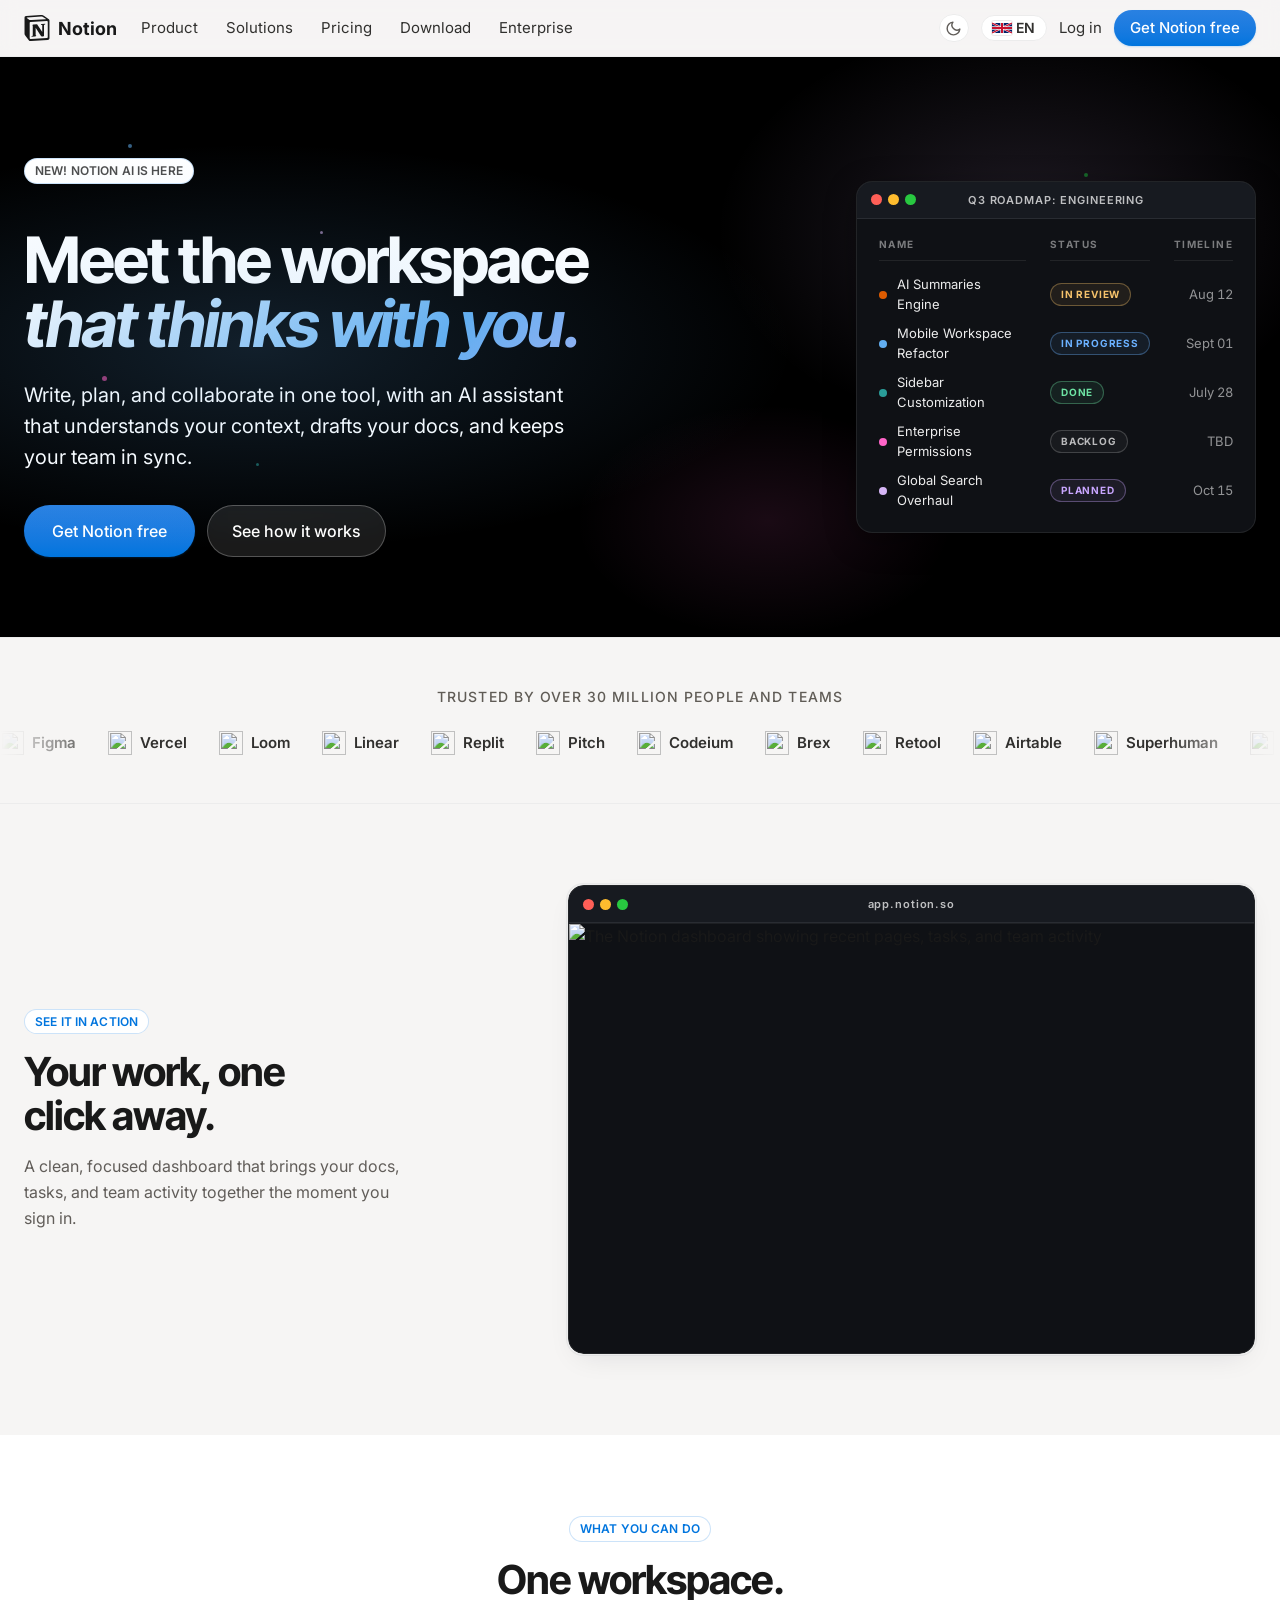
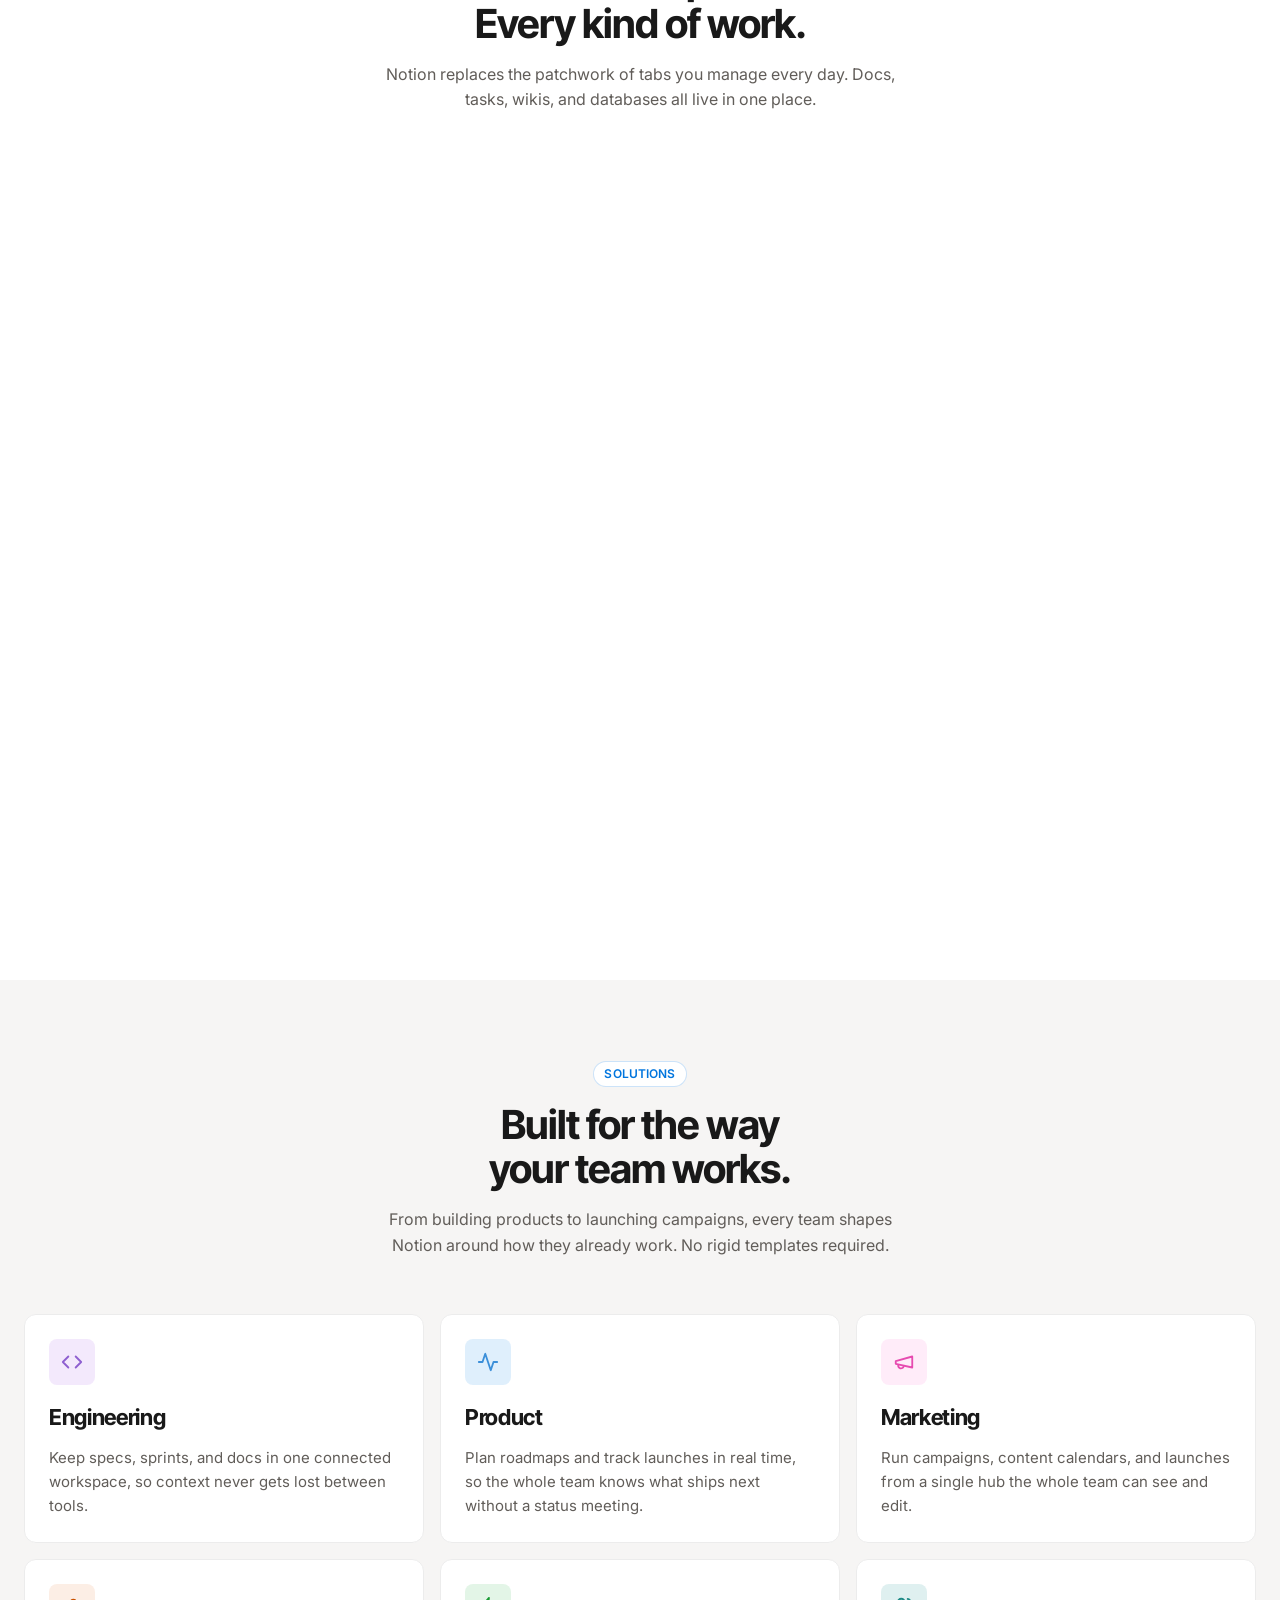
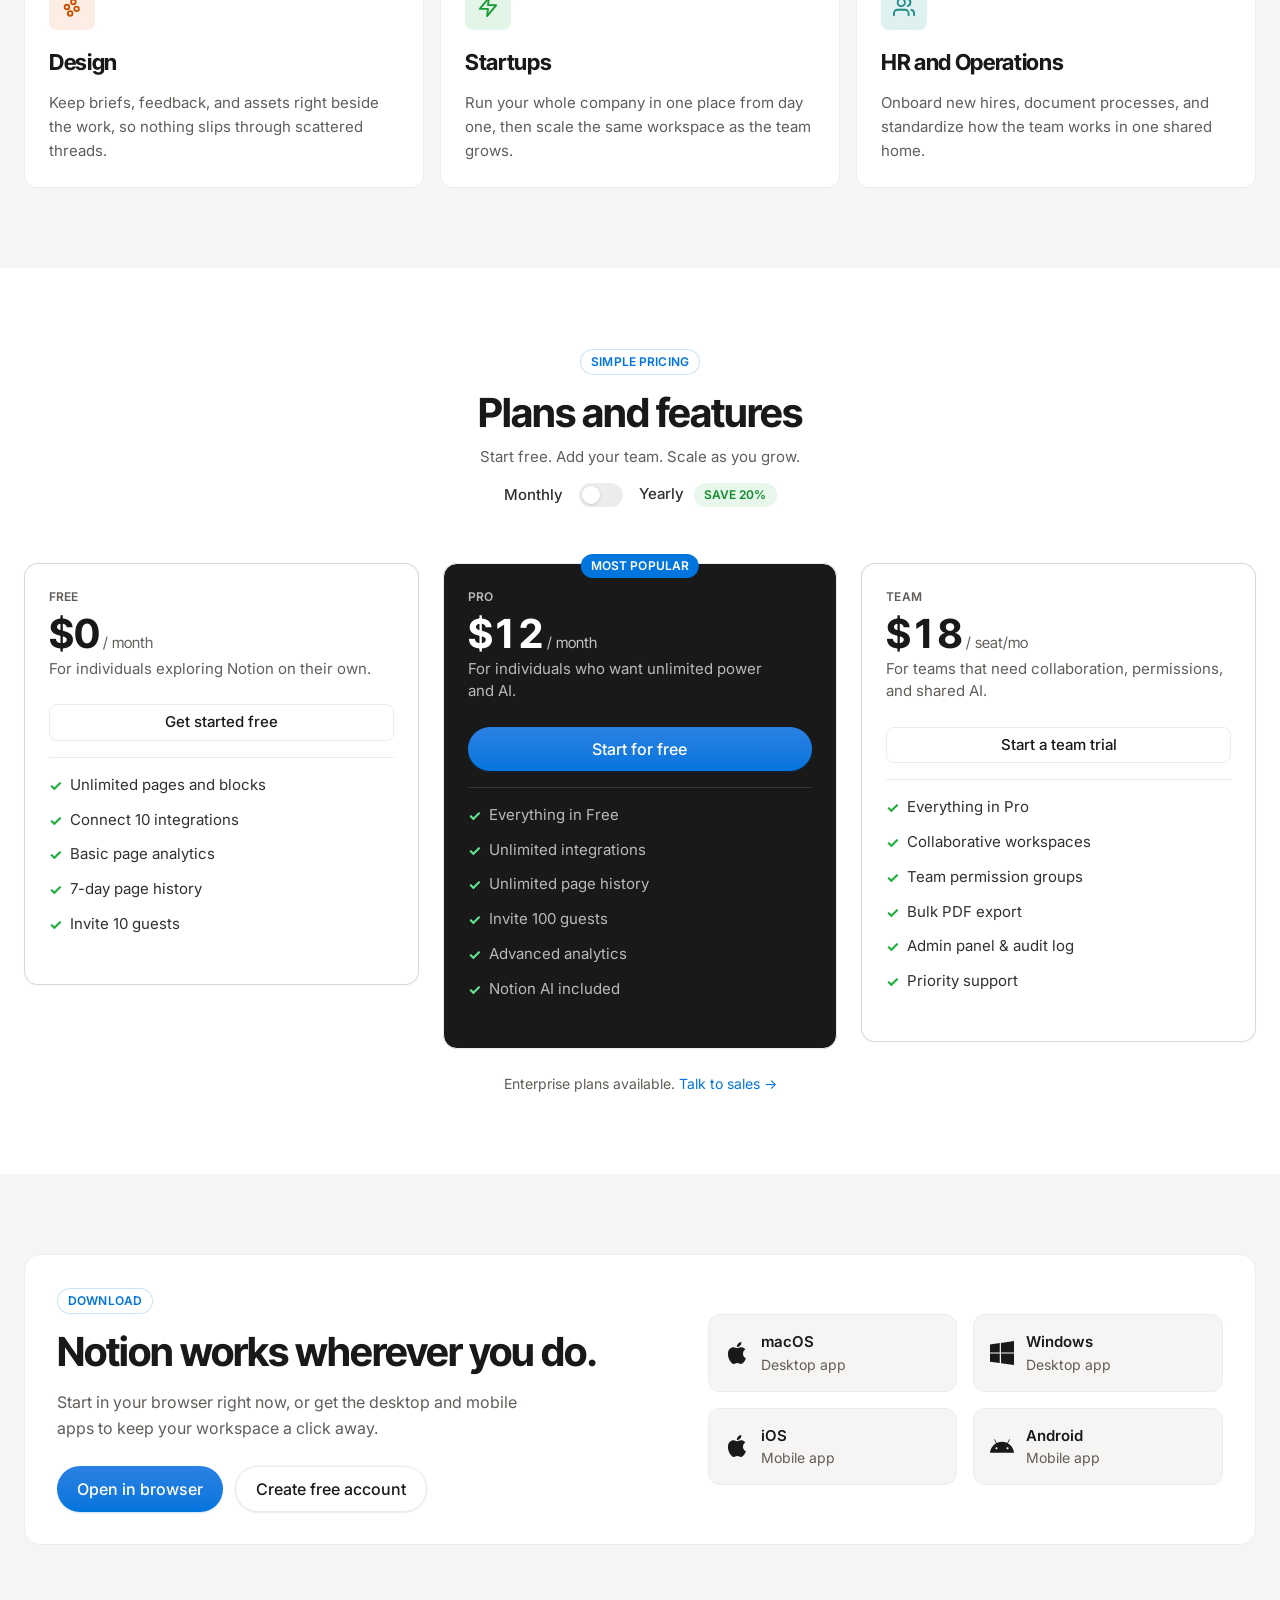
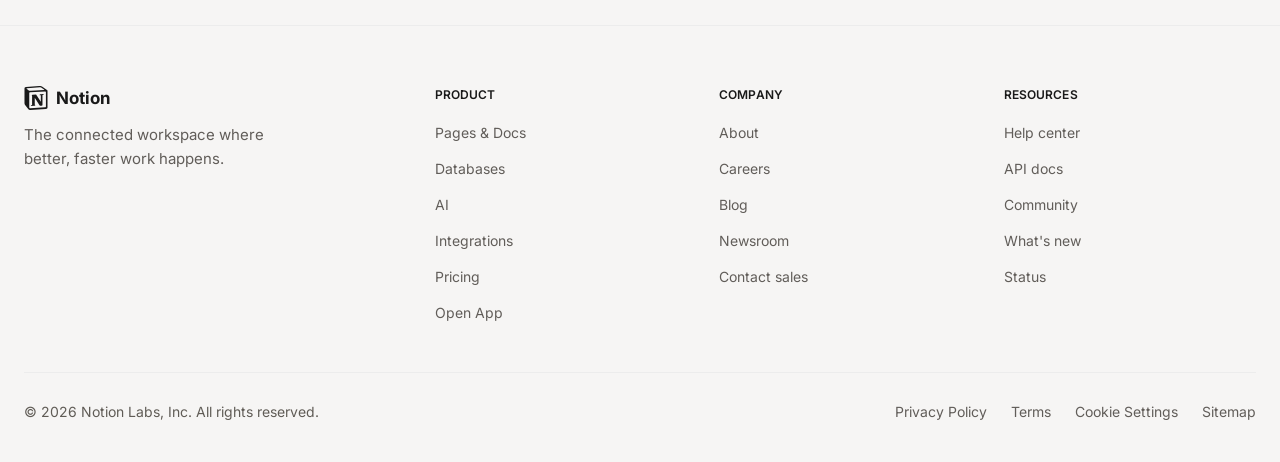
==== commit ddaf968b: "UI polish" ====
--- a/index.html
+++ b/index.html
@@ -1,39 +1,36 @@
 <!DOCTYPE html>
-<html lang="en">
+<html lang="en" data-theme="light">
 <head>
-  <meta charset="UTF-8" />
-  <meta name="viewport" content="width=device-width, initial-scale=1.0" />
-  <link rel="icon" type="image/svg+xml" href="favicon.svg?v=2" />
-  <meta name="description" content="Notion, the connected workspace where better, faster work happens." />
-  <title>Notion | One workspace. Every team.</title>
-  <script>
-    (function () {
-      try {
-        var t = localStorage.getItem('site-theme');
-        if (t !== 'dark' && t !== 'light') {
-          t = (window.matchMedia && window.matchMedia('(prefers-color-scheme: dark)').matches) ? 'dark' : 'light';
-        }
-        document.documentElement.setAttribute('data-theme', t);
-        document.documentElement.setAttribute('data-bs-theme', t);
-      } catch (e) {}
-    })();
-  </script>
-  <!-- Preconnect so the render-blocking Bootstrap CSS isn't delayed by a
-       separate DNS/TLS round-trip to the CDN. -->
-  <link rel="preconnect" href="https://cdn.jsdelivr.net" crossorigin />
-  <!-- Bootstrap 5.3 (CDN, CSS only). Loaded before styles.css so the project's
-       own design system wins class-name collisions. SRI integrity guards
-       against a tampered CDN response. -->
-  <link rel="stylesheet" href="https://cdn.jsdelivr.net/npm/bootstrap@5.3.8/dist/css/bootstrap.min.css" integrity="sha384-sRIl4kxILFvY47J16cr9ZwB07vP4J8+LH7qKQnuqkuIAvNWLzeN8tE5YBujZqJLB" crossorigin="anonymous" />
-  <link rel="stylesheet" href="styles.min.css?v=53" />
-  <noscript>
-    <style>
-      /* Without JS the reveal observer never runs, so show everything. */
-      .reveal { opacity: 1 !important; transform: none !important; }
-    </style>
-  </noscript>
+<meta charset="UTF-8" />
+<meta name="viewport" content="width=device-width, initial-scale=1.0" />
+<title>Notion | One workspace. Every team.</title>
+<meta name="description" content="Notion, the connected workspace where better, faster work happens." />
+<meta property="og:title" content="Notion | One workspace. Every team." />
+<meta property="og:description" content="Notion, the connected workspace where better, faster work happens." />
+<meta property="og:type" content="website" />
+<meta name="twitter:card" content="summary_large_image" />
+<link rel="icon" type="image/svg+xml" href="/saas/favicon.svg" />
+<link rel="icon" href="/favicon.ico" sizes="any" />
+<link rel="preconnect" href="https://fonts.googleapis.com" />
+<link rel="preconnect" href="https://fonts.gstatic.com" crossorigin />
+<link rel="stylesheet" href="https://fonts.googleapis.com/css2?family=Inter:wght@400;500;600;700&family=Inter+Tight:wght@500;600;700;800&family=Noto+Sans+Khmer:wght@400;500;600;700&display=swap" />
+<link rel="stylesheet" href="styles.css" />
+<link rel="stylesheet" href="polish.css" />
+<script>
+  // Prevent theme flash — mirrors the app's inline theme init.
+  (function(){
+    try {
+      var t = localStorage.getItem('theme');
+      if (!t) t = window.matchMedia('(prefers-color-scheme: dark)').matches ? 'dark' : 'light';
+      document.documentElement.setAttribute('data-theme', t);
+      var lang = localStorage.getItem('lang') || 'en';
+      document.documentElement.setAttribute('lang', lang);
+    } catch(e) {}
+  })();
+</script>
 </head>
 <body>
+
 
   <a class="skip-link" href="#main-content" data-en="Skip to content" data-kh="រំលងទៅមាតិកា">Skip to content</a>
 
@@ -130,42 +127,59 @@
           <!-- Floating product mockup card -->
           <div class="hero-mockup">
             <div class="hero-mockup__card">
-              <div class="hero-mockup__title">
-                <span></span> Q3 Roadmap: Engineering
+              <div class="hero-mockup__titlebar">
+                <span class="hero-mockup__traffic">
+                  <i class="hero-mockup__tl hero-mockup__tl--red"></i>
+                  <i class="hero-mockup__tl hero-mockup__tl--amber"></i>
+                  <i class="hero-mockup__tl hero-mockup__tl--green"></i>
+                </span>
+                <span class="hero-mockup__winlabel">Q3 ROADMAP: ENGINEERING</span>
+                <span class="hero-mockup__traffic hero-mockup__traffic--spacer" aria-hidden="true"></span>
               </div>
 
-              <div class="hero-mockup__row">
-                <span class="hero-mockup__dot hero-mockup__dot--blue"></span>
-                <span class="hero-mockup__label">Launch Notion AI Actions</span>
-                <span class="hero-mockup__tag">In Review</span>
+              <div class="hero-mockup__table" role="table" aria-label="Q3 Roadmap">
+                <div class="hero-mockup__th">NAME</div>
+                <div class="hero-mockup__th">STATUS</div>
+                <div class="hero-mockup__th hero-mockup__th--right">TIMELINE</div>
+
+                <div class="hero-mockup__cell hero-mockup__cell--name">
+                  <span class="hero-mockup__dot hero-mockup__dot--orange"></span>
+                  <span>AI Summaries Engine</span>
+                </div>
+                <div class="hero-mockup__cell"><span class="hero-mockup__pill hero-mockup__pill--review">IN REVIEW</span></div>
+                <div class="hero-mockup__cell hero-mockup__date">Aug 12</div>
+
+                <div class="hero-mockup__cell hero-mockup__cell--name">
+                  <span class="hero-mockup__dot hero-mockup__dot--blue"></span>
+                  <span>Mobile Workspace Refactor</span>
+                </div>
+                <div class="hero-mockup__cell"><span class="hero-mockup__pill hero-mockup__pill--progress">IN PROGRESS</span></div>
+                <div class="hero-mockup__cell hero-mockup__date">Sept 01</div>
+
+                <div class="hero-mockup__cell hero-mockup__cell--name">
+                  <span class="hero-mockup__dot hero-mockup__dot--teal"></span>
+                  <span>Sidebar Customization</span>
+                </div>
+                <div class="hero-mockup__cell"><span class="hero-mockup__pill hero-mockup__pill--done">DONE</span></div>
+                <div class="hero-mockup__cell hero-mockup__date">July 28</div>
+
+                <div class="hero-mockup__cell hero-mockup__cell--name">
+                  <span class="hero-mockup__dot hero-mockup__dot--pink"></span>
+                  <span>Enterprise Permissions</span>
+                </div>
+                <div class="hero-mockup__cell"><span class="hero-mockup__pill hero-mockup__pill--backlog">BACKLOG</span></div>
+                <div class="hero-mockup__cell hero-mockup__date">TBD</div>
+
+                <div class="hero-mockup__cell hero-mockup__cell--name">
+                  <span class="hero-mockup__dot hero-mockup__dot--purple"></span>
+                  <span>Global Search Overhaul</span>
+                </div>
+                <div class="hero-mockup__cell"><span class="hero-mockup__pill hero-mockup__pill--planned">PLANNED</span></div>
+                <div class="hero-mockup__cell hero-mockup__date">Oct 15</div>
               </div>
-              <div class="hero-mockup__row">
-                <span class="hero-mockup__dot hero-mockup__dot--purple"></span>
-                <span class="hero-mockup__label">Database automations v2</span>
-                <span class="hero-mockup__tag">In Progress</span>
-              </div>
-              <div class="hero-mockup__row">
-                <span class="hero-mockup__dot hero-mockup__dot--teal"></span>
-                <span class="hero-mockup__label">API rate-limit overhaul</span>
-                <span class="hero-mockup__tag">Done</span>
-              </div>
-              <div class="hero-mockup__row">
-                <span class="hero-mockup__dot hero-mockup__dot--pink"></span>
-                <span class="hero-mockup__label">Real-time multiplayer sync</span>
-                <span class="hero-mockup__tag">Backlog</span>
-              </div>
-              <div class="hero-mockup__row">
-                <span class="hero-mockup__dot hero-mockup__dot--orange"></span>
-                <span class="hero-mockup__label">Mobile offline mode</span>
-                <span class="hero-mockup__tag">Planned</span>
-              </div>
-
-              <div style="margin-top: 16px; padding-top: 14px; border-top: 1px solid rgba(255,255,255,0.1); display:flex; align-items:center; gap:8px;">
-                <div style="width: 20px; height: 20px; border-radius: 50%; background: linear-gradient(135deg, #62aef0, #d6b6f6); flex-shrink:0;"></div>
-                <span style="font-size:11px; color:rgba(255,255,255,0.5);">Last edited by Maya · 2 hrs ago</span>
-              </div>
             </div>
           </div>
+
         </div>
       </div>
     </section>
@@ -226,14 +240,20 @@
           </div>
 
           <figure class="showcase__frame">
-            <div class="showcase__chrome" aria-hidden="true">
-              <span class="showcase__dot"></span>
-              <span class="showcase__dot"></span>
-              <span class="showcase__dot"></span>
-              <span class="showcase__omnibox">app.notion.so</span>
-            </div>
-            <img src="dashboard-light.png?v=3" alt="The Notion dashboard showing recent pages, tasks, and team activity" class="showcase__img" loading="lazy" width="1600" height="1000" />
+            <div class="hero-mockup__card showcase__window">
+              <div class="hero-mockup__titlebar">
+                <span class="hero-mockup__traffic">
+                  <i class="hero-mockup__tl hero-mockup__tl--red"></i>
+                  <i class="hero-mockup__tl hero-mockup__tl--amber"></i>
+                  <i class="hero-mockup__tl hero-mockup__tl--green"></i>
+                </span>
+                <span class="hero-mockup__winlabel">app.notion.so</span>
+                <span class="hero-mockup__traffic hero-mockup__traffic--spacer" aria-hidden="true"></span>
+              </div>
+              <img src="/saas/dashboard-light.png" alt="The Notion dashboard showing recent pages, tasks, and team activity" class="showcase__img" loading="lazy" width="1600" height="1000" />
+            </div>
           </figure>
+
         </div>
       </div>
     </section>
@@ -338,7 +358,7 @@
 
         <div class="solutions-grid">
 
-          <article class="solution-card reveal" style="--i:0">
+          <article class="solution-card reveal" tabindex="0" style="--i:0">
             <span class="solution-card__icon solution-card__icon--purple" aria-hidden="true">
               <svg class="icon" viewBox="0 0 24 24"><polyline points="16 18 22 12 16 6"/><polyline points="8 6 2 12 8 18"/></svg>
             </span>
@@ -346,7 +366,7 @@
             <p class="solution-card__desc" data-en="Keep specs, sprints, and docs in one connected workspace, so context never gets lost between tools." data-kh="រក្សាឯកសារបច្ចេកទេស កិច្ចការ sprint និងឯកសារនៅកន្លែងតែមួយ ដើម្បីកុំឲ្យបាត់បរិបទរវាងឧបករណ៍។">Keep specs, sprints, and docs in one connected workspace, so context never gets lost between tools.</p>
           </article>
 
-          <article class="solution-card reveal" style="--i:1">
+          <article class="solution-card reveal" tabindex="0" style="--i:1">
             <span class="solution-card__icon solution-card__icon--sky" aria-hidden="true">
               <svg class="icon" viewBox="0 0 24 24"><path d="M22 12h-4l-3 9L9 3l-3 9H2"/></svg>
             </span>
@@ -354,7 +374,7 @@
             <p class="solution-card__desc" data-en="Plan roadmaps and track launches in real time, so the whole team knows what ships next without a status meeting." data-kh="រៀបចំផែនការ និងតាមដានការចេញផ្សាយតាមពេលវេលាជាក់ស្តែង ដើម្បីឲ្យក្រុមដឹងពីអ្វីដែលនឹងចេញបន្ទាប់ ដោយមិនចាំបាច់ប្រជុំ។">Plan roadmaps and track launches in real time, so the whole team knows what ships next without a status meeting.</p>
           </article>
 
-          <article class="solution-card reveal" style="--i:2">
+          <article class="solution-card reveal" tabindex="0" style="--i:2">
             <span class="solution-card__icon solution-card__icon--pink" aria-hidden="true">
               <svg class="icon" viewBox="0 0 24 24"><path d="M3 11l18-5v12L3 14v-3z"/><path d="M11.6 16.8a3 3 0 1 1-5.8-1.6"/></svg>
             </span>
@@ -362,7 +382,7 @@
             <p class="solution-card__desc" data-en="Run campaigns, content calendars, and launches from a single hub the whole team can see and edit." data-kh="ដំណើរការយុទ្ធនាការ ប្រតិទិនមាតិកា និងការចេញផ្សាយ ពីមជ្ឈមណ្ឌលតែមួយ ដែលក្រុមអាចមើល និងកែបាន។">Run campaigns, content calendars, and launches from a single hub the whole team can see and edit.</p>
           </article>
 
-          <article class="solution-card reveal" style="--i:3">
+          <article class="solution-card reveal" tabindex="0" style="--i:3">
             <span class="solution-card__icon solution-card__icon--orange" aria-hidden="true">
               <svg class="icon" viewBox="0 0 24 24"><circle cx="13.5" cy="6.5" r="2.5"/><circle cx="6.5" cy="12" r="2.5"/><circle cx="17" cy="14" r="2.5"/><circle cx="10" cy="19" r="2.5"/></svg>
             </span>
@@ -370,7 +390,7 @@
             <p class="solution-card__desc" data-en="Keep briefs, feedback, and assets right beside the work, so nothing slips through scattered threads." data-kh="រក្សាការណែនាំ មតិកែលម្អ និងធនធាននៅជាប់នឹងការងារ ដើម្បីកុំឲ្យមានអ្វីបាត់ក្នុងសន្ទនាបែកខ្ញែក។">Keep briefs, feedback, and assets right beside the work, so nothing slips through scattered threads.</p>
           </article>
 
-          <article class="solution-card reveal" style="--i:4">
+          <article class="solution-card reveal" tabindex="0" style="--i:4">
             <span class="solution-card__icon solution-card__icon--green" aria-hidden="true">
               <svg class="icon" viewBox="0 0 24 24"><path d="M13 2L3 14h9l-1 8 10-12h-9l1-8z"/></svg>
             </span>
@@ -378,7 +398,7 @@
             <p class="solution-card__desc" data-en="Run your whole company in one place from day one, then scale the same workspace as the team grows." data-kh="ដំណើរការក្រុមហ៊ុនទាំងមូលនៅកន្លែងតែមួយតាំងពីថ្ងៃដំបូង បន្ទាប់មកពង្រីកកន្លែងធ្វើការនោះទៅតាមការរីកចម្រើន។">Run your whole company in one place from day one, then scale the same workspace as the team grows.</p>
           </article>
 
-          <article class="solution-card reveal" style="--i:5">
+          <article class="solution-card reveal" tabindex="0" style="--i:5">
             <span class="solution-card__icon solution-card__icon--teal" aria-hidden="true">
               <svg class="icon" viewBox="0 0 24 24"><path d="M17 21v-2a4 4 0 0 0-4-4H5a4 4 0 0 0-4 4v2"/><circle cx="9" cy="7" r="4"/><path d="M23 21v-2a4 4 0 0 0-3-3.87"/><path d="M16 3.13a4 4 0 0 1 0 7.75"/></svg>
             </span>
@@ -586,7 +606,7 @@
             <li><a href="#" class="footer__link" data-en="Databases" data-kh="មូលដ្ឋានទិន្នន័យ">Databases</a></li>
             <li><a href="#" class="footer__link" data-en="AI" data-kh="AI">AI</a></li>
             <li><a href="#" class="footer__link" data-en="Integrations" data-kh="ការរួមបញ្ចូល">Integrations</a></li>
-            <li><a href="index.html#pricing" class="footer__link" data-en="Pricing" data-kh="តម្លៃ">Pricing</a></li>
+            <li><a href="/#pricing" class="footer__link" data-en="Pricing" data-kh="តម្លៃ">Pricing</a></li>
             <li><a href="dashboard.html" class="footer__link" data-en="Open App" data-kh="បើកកម្មវិធី">Open App</a></li>
           </ul>
         </div>
@@ -657,5 +677,6 @@
       for (i = 0; i < els.length; i++) { io.observe(els[i]); }
     })();
   </script>
+
 </body>
 </html>
--- a/styles.css
+++ b/styles.css
@@ -0,0 +1,3497 @@
+/* styles.css — Notion-Inspired Design System */
+/* ================================================
+   TABLE OF CONTENTS
+   1.  Google Fonts Import
+   2.  CSS Custom Properties (Design Tokens)
+   3.  CSS Reset & Base
+   4.  Typography
+   5.  Layout Utilities
+   6.  Buttons
+   7.  Forms & Inputs
+   8.  Cards
+   9.  Navigation
+   10. Sidebar
+   11. Badges & Pills
+   12. Hero Band
+   13. Features Grid
+   14. Marquee / Social Proof
+   15. Pricing
+   16. Footer
+   17. Dashboard
+   18. Auth Pages
+   19. Animations & Keyframes
+   20. Responsive Breakpoints
+================================================ */
+
+/* ─── 1. Google Fonts ─── */
+@import url('https://fonts.googleapis.com/css2?family=Inter:wght@400;500;600;700&display=swap');
+@import url('https://fonts.googleapis.com/css2?family=Outfit:wght@500;600;700&display=swap');
+@import url('https://fonts.googleapis.com/css2?family=Noto+Sans+Khmer:wght@400;500;600;700&display=swap');
+
+/* ─── 2. CSS Custom Properties ─── */
+:root {
+  /* Brand */
+  --color-primary:         #0075de;
+  --color-primary-active:  #005bab;
+  --color-secondary:       #000000;
+
+  /* Canvas / Surfaces */
+  --color-bg:              #f6f5f4;
+  --color-surface:         #ffffff;
+  --color-border:          #e6e6e6;
+
+  /* Text */
+  --color-text-primary:    #191919;
+  --color-text-secondary:  #31302e;
+  --color-text-muted:      #615d59;
+  /* Darkened from #a39e98 so faint text clears WCAG AA (4.5:1) on white/#f6f5f4
+     surfaces while staying lighter than --color-text-muted for hierarchy. */
+  --color-text-faint:      #757069;
+
+  /* Accent stickers (decoration only) */
+  --color-accent-sky:      #62aef0;
+  --color-accent-purple:   #d6b6f6;
+  --color-accent-pink:     #ff64c8;
+  --color-accent-orange:   #dd5b00;
+  --color-accent-teal:     #2a9d99;
+  --color-accent-green:    #1aae39;
+
+  /* Alias for design-system spec */
+  --color-accent:          #0075de;
+  --color-accent-hover:    #005bab;
+
+  /* Radius */
+  --radius-xs:     4px;
+  --radius-sm:     5px;
+  --radius-md:     8px;
+  --radius-lg:     12px;
+  --radius-xl:     16px;
+  --radius-full:   9999px;
+  --radius-card:   12px;
+
+  /* Spacing */
+  --space-xxs:  4px;
+  --space-xs:   8px;
+  --space-sm:   12px;
+  --space-md:   16px;
+  --space-lg:   24px;
+  --space-xl:   28px;
+  --space-xxl:  32px;
+
+  /* Shadows */
+  --shadow-card:
+    rgba(0,0,0,0.01) 0 0.175px 1.041px,
+    rgba(0,0,0,0.02) 0 0.8px   2.925px,
+    rgba(0,0,0,0.027) 0 2.025px 7.847px,
+    rgba(0,0,0,0.04) 0 4px    18px;
+  --shadow-elevated:
+    rgba(0,0,0,0.02) 0 1px 3px,
+    rgba(0,0,0,0.04) 0 6px 16px,
+    rgba(0,0,0,0.05) 0 23px 52px;
+  --shadow-nav:
+    0 1px 0 var(--color-border);
+
+  /* Typography scale */
+  --font-family: 'Inter', -apple-system, system-ui, 'Segoe UI', Helvetica, Arial, sans-serif;
+  /* Display face for large headings — Khmer falls through per-glyph so
+     headings stay consistent with the Noto-based body in KH mode. */
+  --font-display: 'Outfit', 'Noto Sans Khmer', var(--font-family);
+
+  --fs-display1: clamp(40px, 6vw, 64px);
+  --fs-display2: clamp(32px, 5vw, 54px);
+  --fs-h1:       clamp(28px, 4vw, 40px);
+  --fs-h2:       clamp(20px, 3vw, 26px);
+  --fs-h3:       clamp(18px, 2.5vw, 22px);
+  --fs-title:    20px;
+  --fs-body-md:  16px;
+  --fs-body-sm:  15px;
+  --fs-button:   16px;
+  --fs-caption:  14px;
+  --fs-eyebrow:  12px;
+
+  /* Transitions */
+  --transition-base: 0.18s ease;
+  --transition-lift: 0.2s cubic-bezier(0.34, 1.56, 0.64, 1);
+}
+
+/* ─── Dark theme (toggled via [data-theme="dark"] on <html>) ─── */
+html[data-theme="dark"] {
+  --color-bg:              #1a1a1a;
+  --color-surface:         #252525;
+  --color-border:          #3a3a3a;
+
+  --color-text-primary:    #f4f4f3;
+  --color-text-secondary:  #e2e1de;
+  --color-text-muted:      #a7a29c;
+  /* Lightened from #6e6a65 so faint text clears WCAG AA on the dark
+     #252525/#1a1a1a surfaces while staying dimmer than --color-text-muted. */
+  --color-text-faint:      #9c968e;
+
+  --color-primary:         #4a9eff;
+  --color-primary-active:  #6bb1ff;
+
+  --shadow-card:
+    rgba(0,0,0,0.2) 0 1px 2px,
+    rgba(0,0,0,0.3) 0 4px 14px;
+  --shadow-elevated:
+    rgba(0,0,0,0.35) 0 6px 16px,
+    rgba(0,0,0,0.45) 0 23px 52px;
+  --shadow-nav:
+    0 1px 0 var(--color-border);
+}
+
+/* Patches for spots that hardcode light-mode colors */
+html[data-theme="dark"] .nav {
+  background-color: rgba(26, 26, 26, 0.82);
+}
+
+html[data-theme="dark"] .topbar {
+  background-color: rgba(26, 26, 26, 0.9);
+}
+
+/* Hero eyebrow badge text is near-black; lift it on the dark badge surface */
+html[data-theme="dark"] .hero-band__eyebrow {
+  color: var(--color-primary);
+}
+
+/* Featured pricing card uses text-primary as its background — keep it dark */
+html[data-theme="dark"] .pricing-card--featured {
+  background-color: #303030;
+}
+
+/* Marquee brand logos: SVG marks (Simple Icons) are single-color, so in dark
+   mode we flatten them to a uniform white silhouette. icon.horse favicons are
+   full-color raster images (often on a solid/white tile) - inverting THOSE
+   produces white blobs, so they are excluded and keep their real colors,
+   which read fine on the dark badge surface. */
+html[data-theme="dark"] .marquee-badge__logo:not([src*="icon.horse"]) {
+  filter: brightness(0) invert(1);
+}
+
+/* icon.horse favicons keep their real colors (inverting them makes white
+   blobs). But a dark favicon mark (e.g. Superhuman) can vanish on the dark
+   #252525 badge, so in dark mode seat them on a small white tile - always
+   fully visible, no invert artifacts. */
+html[data-theme="dark"] .marquee-badge__logo[src*="icon.horse"] {
+  background: #fff;
+  border-radius: 4px;
+  padding: 1px;
+  box-sizing: border-box;
+}
+
+/* Subtle black-tinted surfaces need to invert to light tints on dark */
+html[data-theme="dark"] .topbar__search .input-field {
+  background-color: rgba(255, 255, 255, 0.06);
+}
+
+html[data-theme="dark"] .sidebar__link:hover {
+  background-color: rgba(255, 255, 255, 0.06);
+}
+
+html[data-theme="dark"] .topbar__icon-btn:hover {
+  background-color: rgba(255, 255, 255, 0.08);
+}
+
+html[data-theme="dark"] .sidebar__link--active {
+  background-color: rgba(74, 158, 255, 0.16);
+}
+
+/* ─── 3. CSS Reset & Base ─── */
+*, *::before, *::after {
+  box-sizing: border-box;
+  margin: 0;
+  padding: 0;
+}
+
+/* Re-assert the zero reset with element-level selectors so it still wins
+   now that Bootstrap Reboot loads first. Reboot targets these elements with
+   element selectors (specificity 0,0,1) that outrank the universal * (0,0,0),
+   so matching that specificity later in the cascade keeps the original
+   spacing instead of inheriting Bootstrap's heading/paragraph/list margins. */
+h1, h2, h3, h4, h5, h6,
+p, ul, ol, dl, dd, figure, blockquote, fieldset, legend, hr, pre {
+  margin: 0;
+  padding: 0;
+}
+
+html {
+  font-size: 16px;
+  scroll-behavior: smooth;
+  scroll-padding-top: 72px;
+  -webkit-text-size-adjust: 100%;
+  /* Guard against any element wider than the viewport causing a sideways
+     scroll on mobile (which left a light strip beside the full-bleed hero).
+     `clip` (not `hidden`) preserves position: sticky on the nav/topbar. */
+  overflow-x: clip;
+}
+
+body {
+  font-family: var(--font-family);
+  font-size: var(--fs-body-md);
+  font-weight: 400;
+  line-height: 1.5;
+  color: var(--color-text-primary);
+  background-color: var(--color-bg);
+  -webkit-font-smoothing: antialiased;
+  -moz-osx-font-smoothing: grayscale;
+  overflow-x: clip;
+  max-width: 100%;
+}
+
+img, svg, video {
+  display: block;
+  max-width: 100%;
+}
+
+a {
+  color: var(--color-primary);
+  text-decoration: none;
+}
+
+a:hover {
+  text-decoration: underline;
+}
+
+ul, ol {
+  list-style: none;
+}
+
+button {
+  font-family: inherit;
+  cursor: pointer;
+  border: none;
+  background: none;
+}
+
+input, textarea, select {
+  font-family: inherit;
+}
+
+/* ─── 4. Typography ─── */
+.text-display1 {
+  font-family: var(--font-display);
+  font-size: var(--fs-display1);
+  font-weight: 700;
+  line-height: 1.0;
+  letter-spacing: -2.125px;
+  text-wrap: balance;
+}
+
+.text-display2 {
+  font-family: var(--font-display);
+  font-size: var(--fs-display2);
+  font-weight: 700;
+  line-height: 1.04;
+  letter-spacing: -1.875px;
+  text-wrap: balance;
+}
+
+.text-h1 {
+  font-family: var(--font-display);
+  font-size: var(--fs-h1);
+  font-weight: 700;
+  line-height: 1.1;
+  letter-spacing: -1px;
+  text-wrap: balance;
+}
+
+.text-h2 {
+  font-family: var(--font-display);
+  font-size: var(--fs-h2);
+  font-weight: 700;
+  line-height: 1.23;
+  letter-spacing: -0.625px;
+  text-wrap: balance;
+}
+
+.text-h3 {
+  font-family: var(--font-display);
+  font-size: var(--fs-h3);
+  font-weight: 700;
+  line-height: 1.27;
+  letter-spacing: -0.25px;
+  text-wrap: balance;
+}
+
+.text-title {
+  font-size: var(--fs-title);
+  font-weight: 600;
+  line-height: 1.4;
+  letter-spacing: -0.125px;
+}
+
+.text-body-md {
+  font-size: var(--fs-body-md);
+  font-weight: 400;
+  line-height: 1.5;
+}
+
+.text-body-sm {
+  font-size: var(--fs-body-sm);
+  font-weight: 400;
+  line-height: 1.33;
+}
+
+.text-caption {
+  font-size: var(--fs-caption);
+  font-weight: 400;
+  line-height: 1.43;
+}
+
+.text-eyebrow {
+  font-size: var(--fs-eyebrow);
+  font-weight: 600;
+  line-height: 1.33;
+  letter-spacing: 0.125px;
+  text-transform: uppercase;
+}
+
+.text-muted  { color: var(--color-text-muted); }
+.text-faint  { color: var(--color-text-faint); }
+.text-primary-color { color: var(--color-primary); }
+
+/* ─── 5. Layout Utilities ─── */
+.container {
+  width: 100%;
+  max-width: 1200px;
+  margin-left: auto;
+  margin-right: auto;
+  padding-left: var(--space-lg);
+  padding-right: var(--space-lg);
+}
+
+.container--narrow {
+  max-width: 720px;
+}
+
+.section {
+  padding-top: 80px;
+  padding-bottom: 80px;
+}
+
+/* Intrinsic responsive grids: columns auto-fit to ANY viewport width with no
+   breakpoints. min(100%, Npx) lets a track shrink to one column on narrow
+   screens instead of overflowing. The Npx minimum is tuned to preserve the
+   intended desktop column count while reflowing smoothly on every device. */
+.grid-2 {
+  display: grid;
+  grid-template-columns: repeat(auto-fit, minmax(min(100%, 380px), 1fr));
+  gap: var(--space-lg);
+}
+
+.grid-3 {
+  display: grid;
+  grid-template-columns: repeat(auto-fit, minmax(min(100%, 300px), 1fr));
+  gap: var(--space-lg);
+}
+
+.grid-4 {
+  display: grid;
+  grid-template-columns: repeat(auto-fit, minmax(min(100%, 230px), 1fr));
+  gap: var(--space-lg);
+}
+
+.flex {
+  display: flex;
+}
+
+.flex-center {
+  display: flex;
+  align-items: center;
+  justify-content: center;
+}
+
+.flex-between {
+  display: flex;
+  align-items: center;
+  justify-content: space-between;
+}
+
+.gap-xs  { gap: var(--space-xs); }
+.gap-sm  { gap: var(--space-sm); }
+.gap-md  { gap: var(--space-md); }
+.gap-lg  { gap: var(--space-lg); }
+
+.sr-only {
+  position: absolute;
+  width: 1px;
+  height: 1px;
+  padding: 0;
+  margin: -1px;
+  overflow: hidden;
+  clip: rect(0,0,0,0);
+  white-space: nowrap;
+  border-width: 0;
+}
+
+/* ─── 6. Buttons ─── */
+.btn-primary,
+.btn-ghost,
+.btn-utility,
+.btn-social {
+  display: inline-flex;
+  align-items: center;
+  justify-content: center;
+  gap: var(--space-xs);
+  font-size: var(--fs-button);
+  font-weight: 500;
+  line-height: 1.5;
+  text-decoration: none;
+  cursor: pointer;
+  transition: background-color var(--transition-base),
+              transform var(--transition-lift),
+              box-shadow var(--transition-base),
+              color var(--transition-base);
+  white-space: nowrap;
+}
+
+.btn-primary {
+  background-color: var(--color-primary);
+  color: #ffffff;
+  border-radius: var(--radius-full);
+  padding: 10px 20px;
+  border: none;
+}
+
+.btn-primary:hover {
+  background-color: var(--color-primary-active);
+  color: #ffffff;
+  text-decoration: none;
+  transform: scale(0.97);
+}
+
+.btn-primary:active {
+  background-color: var(--color-primary-active);
+  transform: scale(0.93);
+}
+
+.btn-primary--sm {
+  padding: var(--space-xs) var(--space-md);
+  font-size: var(--fs-body-sm);
+}
+
+.btn-ghost {
+  background-color: var(--color-surface);
+  color: var(--color-text-primary);
+  border-radius: var(--radius-full);
+  padding: 10px 20px;
+  border: 1px solid var(--color-border);
+  box-shadow: var(--shadow-card);
+}
+
+.btn-ghost:hover {
+  background-color: var(--color-bg);
+  color: var(--color-text-primary);
+  text-decoration: none;
+  transform: scale(0.97);
+}
+
+.btn-utility {
+  background-color: var(--color-surface);
+  color: var(--color-text-primary);
+  border-radius: var(--radius-md);
+  padding: 6px 14px;
+  border: 1px solid var(--color-border);
+  font-size: var(--fs-body-sm);
+}
+
+.btn-utility:hover {
+  background-color: var(--color-bg);
+  color: var(--color-text-primary);
+  text-decoration: none;
+}
+
+.btn-social {
+  background-color: var(--color-surface);
+  color: var(--color-text-primary);
+  border-radius: var(--radius-md);
+  padding: 10px 16px;
+  border: 1px solid var(--color-border);
+  font-size: var(--fs-body-sm);
+  width: 100%;
+  box-shadow: var(--shadow-card);
+}
+
+.btn-social:hover {
+  background-color: var(--color-bg);
+  text-decoration: none;
+  color: var(--color-text-primary);
+}
+
+.btn-social .btn-icon {
+  font-size: 18px;
+  line-height: 1;
+}
+
+/* ─── 7. Forms & Inputs ─── */
+.form-group {
+  display: flex;
+  flex-direction: column;
+  gap: var(--space-xxs);
+  position: relative;
+}
+
+.form-group:focus-within .label {
+  color: var(--color-primary);
+}
+
+.form-group:focus-within {
+  --ring-color: rgba(0, 117, 222, 0.2);
+}
+
+.label {
+  font-size: var(--fs-caption);
+  font-weight: 500;
+  color: var(--color-text-secondary);
+  transition: color var(--transition-base);
+}
+
+.input-field {
+  width: 100%;
+  padding: 10px 12px;
+  font-size: var(--fs-body-sm);
+  font-family: var(--font-family);
+  color: var(--color-text-primary);
+  background-color: var(--color-surface);
+  border: 1px solid var(--color-border);
+  border-radius: var(--radius-xs);
+  outline: none;
+  transition: border-color var(--transition-base),
+              box-shadow var(--transition-base);
+  line-height: 1.5;
+}
+
+.input-field::placeholder {
+  color: var(--color-text-faint);
+}
+
+.input-field:focus {
+  border-color: var(--color-primary);
+  box-shadow: 0 0 0 3px rgba(0, 117, 222, 0.15);
+}
+
+.input-field:valid:not(:placeholder-shown) {
+  border-color: var(--color-accent-green);
+}
+
+.input-field:invalid:not(:placeholder-shown):not(:focus) {
+  border-color: #e53e3e;
+}
+
+.input-wrapper {
+  position: relative;
+}
+
+.input-wrapper:focus-within::after {
+  content: '';
+  position: absolute;
+  inset: -1px;
+  border-radius: calc(var(--radius-xs) + 1px);
+  pointer-events: none;
+  box-shadow: 0 0 0 3px rgba(0, 117, 222, 0.15);
+}
+
+.form-divider {
+  display: flex;
+  align-items: center;
+  gap: var(--space-md);
+  color: var(--color-text-faint);
+  font-size: var(--fs-caption);
+}
+
+.form-divider::before,
+.form-divider::after {
+  content: '';
+  flex: 1;
+  height: 1px;
+  background-color: var(--color-border);
+}
+
+/* Password strength meter (CSS-only) */
+.password-strength {
+  display: flex;
+  gap: var(--space-xxs);
+  margin-top: var(--space-xxs);
+}
+
+.strength-bar {
+  height: 3px;
+  flex: 1;
+  border-radius: var(--radius-full);
+  background-color: var(--color-border);
+  transition: background-color var(--transition-base);
+}
+
+/* Strength feedback tied to :has() and :valid/:invalid on password input */
+.form-group:has(.input-field[type="password"]:not(:placeholder-shown)) .strength-bar:nth-child(1) {
+  background-color: #e53e3e;
+}
+
+.form-group:has(.input-field[type="password"][minlength]:valid) .strength-bar:nth-child(1),
+.form-group:has(.input-field[type="password"][minlength]:valid) .strength-bar:nth-child(2) {
+  background-color: #dd6b20;
+}
+
+/* 3 bars for pattern match — approximated via attribute presence */
+.form-group:has(.input-field[type="password"][pattern]:valid) .strength-bar:nth-child(1),
+.form-group:has(.input-field[type="password"][pattern]:valid) .strength-bar:nth-child(2),
+.form-group:has(.input-field[type="password"][pattern]:valid) .strength-bar:nth-child(3) {
+  background-color: var(--color-accent-green);
+}
+
+.strength-label {
+  font-size: 11px;
+  color: var(--color-text-faint);
+  margin-top: 2px;
+}
+
+/* ─── 8. Cards ─── */
+.card {
+  background-color: var(--color-surface);
+  border-radius: var(--radius-card);
+  border: 1px solid var(--color-border);
+  padding: var(--space-lg);
+  transition: transform var(--transition-lift),
+              box-shadow var(--transition-base);
+}
+
+.card:hover {
+  transform: translateY(-4px);
+  box-shadow: var(--shadow-card);
+}
+
+.card--elevated {
+  box-shadow: var(--shadow-card);
+}
+
+.card--elevated:hover {
+  transform: translateY(-4px);
+  box-shadow: var(--shadow-elevated);
+}
+
+.card--flat {
+  border: 1px solid var(--color-border);
+}
+
+.card--soft {
+  background-color: var(--color-bg);
+}
+
+.card--dark {
+  background-color: var(--color-text-primary);
+  color: #ffffff;
+  border-color: transparent;
+}
+
+.card--dashed {
+  border: 1.5px dashed var(--color-border);
+  background-color: transparent;
+}
+
+.card--dashed:hover {
+  border-color: var(--color-primary);
+  transform: translateY(-2px);
+}
+
+/* ─── 9. Navigation ─── */
+
+/* The mobile-drawer checkbox is visually hidden via .sr-only (position:
+   absolute), which leaves it at the top of <body>. Tapping the hamburger
+   label focuses it, and the browser scrolls up to bring a focused control
+   into view, jumping the page back to the top. Pinning it fixed in the
+   viewport keeps it "in view" so focusing it never scrolls the page. */
+#nav-toggle {
+  position: fixed;
+  top: 0;
+  left: 0;
+}
+
+.nav {
+  position: sticky;
+  top: 0;
+  z-index: 100;
+  background-color: rgba(246, 245, 244, 0.82);
+  backdrop-filter: blur(12px);
+  -webkit-backdrop-filter: blur(12px);
+  border-bottom: 1px solid var(--color-border);
+  box-shadow: var(--shadow-nav);
+}
+
+.nav__inner {
+  display: flex;
+  align-items: center;
+  justify-content: space-between;
+  height: 56px;
+  gap: var(--space-lg);
+}
+
+.nav__logo {
+  display: flex;
+  align-items: center;
+  gap: var(--space-xs);
+  font-weight: 700;
+  font-size: 18px;
+  color: var(--color-text-primary);
+  text-decoration: none;
+  flex-shrink: 0;
+}
+
+.nav__logo:hover {
+  text-decoration: none;
+  color: var(--color-text-primary);
+}
+
+.nav__logo-mark {
+  width: 26px;
+  height: 26px;
+  display: flex;
+  align-items: center;
+  justify-content: center;
+  color: var(--color-text-primary);
+  flex-shrink: 0;
+}
+
+.nav__logo-mark svg {
+  width: 100%;
+  height: 100%;
+  fill: currentColor;
+  display: block;
+}
+
+.nav__logo-mark--sm {
+  width: 22px;
+  height: 22px;
+}
+
+.nav__links {
+  display: flex;
+  align-items: center;
+  gap: var(--space-xl);
+  flex: 1;
+}
+
+.nav__link {
+  font-size: var(--fs-body-sm);
+  color: var(--color-text-secondary);
+  text-decoration: none;
+  transition: color var(--transition-base);
+  white-space: nowrap;
+}
+
+.nav__link:hover {
+  color: var(--color-text-primary);
+  text-decoration: none;
+}
+
+.nav__actions {
+  display: flex;
+  align-items: center;
+  gap: var(--space-sm);
+  flex-shrink: 0;
+}
+
+/* ─── Language toggle (flag button) ─── */
+.lang-toggle,
+.theme-toggle {
+  display: inline-flex;
+  align-items: center;
+  gap: var(--space-xxs);
+  padding: 5px 10px;
+  border-radius: var(--radius-full);
+  border: 1px solid var(--color-border);
+  background-color: var(--color-surface);
+  color: var(--color-text-secondary);
+  font-family: var(--font-family);
+  font-size: var(--fs-caption);
+  font-weight: 600;
+  line-height: 1;
+  cursor: pointer;
+  transition: background-color var(--transition-base),
+              border-color var(--transition-base),
+              transform var(--transition-lift);
+}
+
+.lang-toggle:hover,
+.theme-toggle:hover {
+  background-color: var(--color-bg);
+  border-color: var(--color-text-faint);
+  transform: scale(0.97);
+}
+
+.lang-toggle:active,
+.theme-toggle:active {
+  transform: scale(0.93);
+}
+
+/* Theme toggle is icon-only */
+.theme-toggle {
+  padding: 5px;
+  width: 30px;
+  height: 28px;
+  justify-content: center;
+  color: var(--color-text-muted);
+}
+
+.theme-toggle .icon {
+  width: 17px;
+  height: 17px;
+}
+
+.lang-toggle__flag {
+  display: inline-flex;
+  width: 20px;
+  height: 14px;
+  border-radius: 2px;
+  overflow: hidden;
+  box-shadow: 0 0 0 1px rgba(0, 0, 0, 0.08);
+}
+
+.lang-toggle .flag-svg {
+  width: 100%;
+  height: 100%;
+  display: block;
+}
+
+.lang-toggle__label {
+  letter-spacing: 0.04em;
+}
+
+/* Floating variant for pages without a nav bar (auth, etc.) */
+.lang-toggle--floating {
+  position: fixed;
+  top: var(--space-lg);
+  right: var(--space-lg);
+  z-index: 200;
+  box-shadow: var(--shadow-card);
+}
+
+/* Floating cluster holding the theme + language toggles on auth pages */
+.floating-toggles {
+  position: fixed;
+  top: var(--space-lg);
+  right: var(--space-lg);
+  z-index: 200;
+  display: flex;
+  align-items: center;
+  gap: var(--space-xs);
+}
+
+.floating-toggles .lang-toggle,
+.floating-toggles .theme-toggle {
+  box-shadow: var(--shadow-card);
+}
+
+/* Khmer text rendering — Inter lacks Khmer glyphs */
+html[lang="km"] body {
+  font-family: 'Noto Sans Khmer', var(--font-family);
+}
+
+/* Inputs hardcode the Latin font, so the body rule above doesn't reach them */
+html[lang="km"] .input-field,
+html[lang="km"] .input-field::placeholder {
+  font-family: 'Noto Sans Khmer', var(--font-family);
+}
+
+/* ─── Icons (inline SVG, Lucide-style) ─── */
+.svg-sprite {
+  display: none;
+}
+
+.icon {
+  width: 20px;
+  height: 20px;
+  fill: none;
+  stroke: currentColor;
+  stroke-width: 2;
+  stroke-linecap: round;
+  stroke-linejoin: round;
+  flex-shrink: 0;
+}
+
+/* Feature card band icons — colored to match each band */
+.feature-card__band .icon {
+  width: 34px;
+  height: 34px;
+}
+
+.feature-card__band--purple .icon { color: #8e5fd0; }
+.feature-card__band--teal   .icon { color: #1f8a86; }
+.feature-card__band--pink   .icon { color: #e64bb0; }
+.feature-card__band--sky    .icon { color: #3b8fd9; }
+.feature-card__band--orange .icon { color: #c95200; }
+.feature-card__band--green  .icon { color: #169a32; }
+
+/* Buttons */
+.btn-primary .icon,
+.btn-utility .icon {
+  width: 17px;
+  height: 17px;
+}
+
+/* Sidebar */
+.sidebar__icon {
+  display: inline-flex;
+  align-items: center;
+  justify-content: center;
+}
+
+.sidebar__icon .icon {
+  width: 18px;
+  height: 18px;
+  color: var(--color-text-muted);
+}
+
+/* Topbar */
+.topbar__icon-btn .icon {
+  width: 19px;
+  height: 19px;
+  color: var(--color-text-muted);
+}
+
+.topbar__search-icon .icon {
+  width: 16px;
+  height: 16px;
+  color: var(--color-text-faint);
+}
+
+/* Page cards */
+.page-card__emoji .icon {
+  width: 26px;
+  height: 26px;
+}
+
+/* Auth card icon */
+.auth-card__icon .icon {
+  width: 40px;
+  height: 40px;
+  margin: 0 auto;
+  color: var(--color-primary);
+}
+
+.nav__hamburger-label {
+  display: none;
+  flex-direction: column;
+  gap: 5px;
+  cursor: pointer;
+  padding: var(--space-xs);
+  border-radius: var(--radius-sm);
+}
+
+.nav__hamburger-label span {
+  display: block;
+  width: 22px;
+  height: 2px;
+  background-color: var(--color-text-primary);
+  border-radius: var(--radius-full);
+  /* transform-origin pinned to center so the two bars rotate about their
+     own midpoint and cross cleanly into a symmetric X. The longer, eased
+     transform (vs the generic --transition-base) makes the morph feel
+     deliberate; opacity fades faster so the middle bar is gone before the
+     X finishes forming. */
+  transform-origin: center;
+  transition: transform 0.3s cubic-bezier(0.4, 0, 0.2, 1),
+              opacity 0.2s ease;
+}
+
+.nav__mobile-menu {
+  display: none;
+  flex-direction: column;
+  gap: var(--space-sm);
+  padding: var(--space-md) 0;
+  border-top: 1px solid var(--color-border);
+}
+
+.nav__mobile-menu .nav__link {
+  padding: var(--space-sm) 0;
+  font-size: var(--fs-body-md);
+  display: block;
+}
+
+/* Mobile menu toggle cluster: theme + language buttons sit side by side,
+   centered, as one row at the bottom of the open menu. */
+.nav__mobile-toggles {
+  display: flex;
+  align-items: center;
+  justify-content: center;
+  gap: var(--space-sm);
+}
+
+/* ─── 10. Sidebar ─── */
+.sidebar {
+  width: 240px;
+  flex-shrink: 0;
+  background-color: var(--color-bg);
+  border-right: 1px solid var(--color-border);
+  display: flex;
+  flex-direction: column;
+  height: 100vh;
+  position: sticky;
+  top: 0;
+  overflow-y: auto;
+  padding: var(--space-md);
+  gap: var(--space-xxs);
+}
+
+.sidebar__logo {
+  display: flex;
+  align-items: center;
+  gap: var(--space-xs);
+  font-weight: 700;
+  font-size: 16px;
+  color: var(--color-text-primary);
+  text-decoration: none;
+  padding: var(--space-sm) var(--space-md);
+  margin-bottom: var(--space-xs);
+}
+
+.sidebar__logo:hover {
+  text-decoration: none;
+  color: var(--color-text-primary);
+}
+
+.sidebar__section-label {
+  font-size: 11px;
+  font-weight: 600;
+  text-transform: uppercase;
+  letter-spacing: 0.06em;
+  color: var(--color-text-faint);
+  padding: var(--space-sm) var(--space-md) var(--space-xxs);
+  margin-top: var(--space-sm);
+}
+
+.sidebar__link {
+  display: flex;
+  align-items: center;
+  gap: var(--space-sm);
+  padding: var(--space-xs) var(--space-md);
+  border-radius: var(--radius-sm);
+  color: var(--color-text-secondary);
+  font-size: var(--fs-body-sm);
+  text-decoration: none;
+  transition: background-color var(--transition-base), color var(--transition-base);
+  position: relative;
+}
+
+.sidebar__link:hover {
+  background-color: rgba(0,0,0,0.05);
+  color: var(--color-text-primary);
+  text-decoration: none;
+}
+
+.sidebar__link--active {
+  background-color: rgba(0, 117, 222, 0.08);
+  color: var(--color-primary);
+  font-weight: 500;
+}
+
+.sidebar__link--active::before {
+  content: '';
+  position: absolute;
+  left: 0;
+  top: var(--space-xxs);
+  bottom: var(--space-xxs);
+  width: 3px;
+  background-color: var(--color-primary);
+  border-radius: 0 var(--radius-full) var(--radius-full) 0;
+}
+
+.sidebar__icon {
+  font-size: 16px;
+  line-height: 1;
+  width: 20px;
+  text-align: center;
+}
+
+.sidebar__footer {
+  margin-top: auto;
+  padding: var(--space-sm) var(--space-md);
+  border-top: 1px solid var(--color-border);
+}
+
+.sidebar__footer-inner {
+  display: flex;
+  align-items: center;
+  gap: var(--space-sm);
+}
+
+.sidebar__user-name {
+  font-size: 13px;
+  font-weight: 600;
+  color: var(--color-text-primary);
+  white-space: nowrap;
+  overflow: hidden;
+  text-overflow: ellipsis;
+}
+
+.sidebar__user-plan {
+  font-size: 11px;
+  color: var(--color-text-faint);
+}
+
+.sidebar__user-info {
+  min-width: 0;
+}
+
+.sidebar__logout {
+  margin-left: auto;
+  font-size: var(--fs-caption);
+}
+
+/* ─── 11. Badges & Pills ─── */
+.badge {
+  display: inline-flex;
+  align-items: center;
+  padding: var(--space-xxs) 10px;
+  border-radius: var(--radius-full);
+  font-size: var(--fs-eyebrow);
+  font-weight: 600;
+  letter-spacing: 0.125px;
+  text-transform: uppercase;
+  line-height: 1.33;
+}
+
+.badge--primary {
+  background-color: var(--color-surface);
+  color: var(--color-primary);
+  border: 1px solid rgba(0, 117, 222, 0.2);
+}
+
+.badge--popular {
+  background-color: var(--color-primary);
+  color: #ffffff;
+}
+
+.badge--green {
+  background-color: rgba(26, 174, 57, 0.1);
+  color: var(--color-accent-green);
+}
+
+.badge--teal {
+  background-color: rgba(42, 157, 153, 0.1);
+  color: var(--color-accent-teal);
+}
+
+.badge--nav {
+  margin-left: auto;
+  padding: 1px 6px;
+  font-size: 10px;
+}
+
+/* ─── 12. Hero Band ─── */
+.hero-band {
+  background-color: var(--color-secondary);
+  color: #ffffff;
+  padding: 100px 0 80px;
+  position: relative;
+  overflow: hidden;
+}
+
+.hero-band::before {
+  content: '';
+  position: absolute;
+  inset: 0;
+  background:
+    radial-gradient(ellipse 60% 50% at 20% 50%, rgba(98, 174, 240, 0.18) 0%, transparent 70%),
+    radial-gradient(ellipse 40% 60% at 80% 30%, rgba(214, 182, 246, 0.15) 0%, transparent 60%),
+    radial-gradient(ellipse 30% 40% at 60% 80%, rgba(255, 100, 200, 0.1) 0%, transparent 50%);
+  pointer-events: none;
+}
+
+.hero-band__eyebrow {
+  color: rgba(0, 0, 0, 0.7);
+  margin-bottom: var(--space-lg);
+}
+
+.hero-band__headline {
+  color: #ffffff;
+}
+
+.hero-band__headline--gradient {
+  background: linear-gradient(135deg, #ffffff 0%, #62aef0 40%, #d6b6f6 70%, #ffffff 100%);
+  background-size: 200% auto;
+  -webkit-background-clip: text;
+  background-clip: text;
+  -webkit-text-fill-color: transparent;
+  animation: gradient-shift 5s linear infinite;
+}
+
+.hero-band__sub {
+  color: rgba(255,255,255,0.75);
+  font-size: clamp(16px, 2vw, 20px);
+  max-width: 560px;
+  margin-top: var(--space-lg);
+  line-height: 1.55;
+}
+
+.hero-band__ctas {
+  display: flex;
+  gap: var(--space-sm);
+  flex-wrap: wrap;
+  margin-top: var(--space-xxl);
+}
+
+.hero-band .btn-ghost {
+  background-color: rgba(255,255,255,0.1);
+  border-color: rgba(255,255,255,0.25);
+  color: #ffffff;
+  backdrop-filter: blur(8px);
+}
+
+.hero-band .btn-ghost:hover {
+  background-color: rgba(255,255,255,0.18);
+  color: #ffffff;
+}
+
+/* Floating product card */
+.hero-mockup {
+  position: relative;
+  z-index: 1;
+  /* When the hero stacks (below the 1200px grid breakpoint) the mockup sits
+     under the copy/CTAs, so it needs vertical breathing room. The grid layout
+     at >=1200px resets this to 0 since columns + gap handle spacing there. */
+  margin-top: var(--space-xxl);
+}
+
+.hero-mockup__card {
+  background-color: rgba(255,255,255,0.07);
+  backdrop-filter: blur(16px);
+  border: 1px solid rgba(255,255,255,0.15);
+  border-radius: var(--radius-xl);
+  padding: var(--space-lg);
+  box-shadow:
+    0 8px 32px rgba(0,0,0,0.3),
+    inset 0 1px 0 rgba(255,255,255,0.15);
+  animation: float 5s ease-in-out infinite;
+}
+
+.hero-mockup__title {
+  font-size: 13px;
+  font-weight: 600;
+  color: rgba(255,255,255,0.9);
+  margin-bottom: var(--space-md);
+  display: flex;
+  align-items: center;
+  gap: var(--space-xs);
+}
+
+.hero-mockup__row {
+  display: flex;
+  align-items: center;
+  gap: var(--space-sm);
+  padding: var(--space-xs) 10px;
+  border-radius: var(--radius-sm);
+  margin-bottom: var(--space-xxs);
+  transition: background-color var(--transition-base);
+}
+
+.hero-mockup__row:hover {
+  background-color: rgba(255,255,255,0.06);
+}
+
+.hero-mockup__dot {
+  width: var(--space-xs);
+  height: var(--space-xs);
+  border-radius: var(--radius-full);
+  flex-shrink: 0;
+}
+
+.hero-mockup__dot--blue   { background-color: var(--color-accent-sky); }
+.hero-mockup__dot--purple { background-color: var(--color-accent-purple); }
+.hero-mockup__dot--pink   { background-color: var(--color-accent-pink); }
+.hero-mockup__dot--teal   { background-color: var(--color-accent-teal); }
+.hero-mockup__dot--orange { background-color: var(--color-accent-orange); }
+
+.hero-mockup__label {
+  font-size: var(--fs-eyebrow);
+  color: rgba(255,255,255,0.75);
+  flex: 1;
+}
+
+.hero-mockup__tag {
+  font-size: 10px;
+  font-weight: 600;
+  text-transform: uppercase;
+  letter-spacing: 0.05em;
+  padding: 2px 7px;
+  border-radius: var(--radius-full);
+  border: 1px solid rgba(255,255,255,0.2);
+  color: rgba(255,255,255,0.55);
+}
+
+/* Sticker constellation dots */
+.hero-stars {
+  position: absolute;
+  inset: 0;
+  pointer-events: none;
+  overflow: hidden;
+}
+
+.hero-star {
+  position: absolute;
+  border-radius: var(--radius-full);
+  opacity: 0.55;
+  animation: twinkle 3s ease-in-out infinite;
+}
+
+.hero-star:nth-child(1)  { width: var(--space-xxs); height: var(--space-xxs); top: 15%; left: 10%; background: var(--color-accent-sky);    animation-delay: 0s; }
+.hero-star:nth-child(2)  { width: 3px; height: 3px; top: 30%; left: 25%; background: var(--color-accent-purple); animation-delay: 0.4s; }
+.hero-star:nth-child(3)  { width: 5px; height: 5px; top: 55%; left: 8%;  background: var(--color-accent-pink);   animation-delay: 0.8s; }
+.hero-star:nth-child(4)  { width: 3px; height: 3px; top: 70%; left: 20%; background: var(--color-accent-teal);   animation-delay: 1.2s; }
+.hero-star:nth-child(5)  { width: var(--space-xxs); height: var(--space-xxs); top: 20%; right: 15%;background: var(--color-accent-green);  animation-delay: 0.2s; }
+.hero-star:nth-child(6)  { width: 3px; height: 3px; top: 40%; right: 8%; background: var(--color-accent-sky);    animation-delay: 0.6s; }
+.hero-star:nth-child(7)  { width: 6px; height: 6px; top: 65%; right: 20%;background: var(--color-accent-purple); animation-delay: 1.0s; }
+.hero-star:nth-child(8)  { width: 3px; height: 3px; top: 80%; right: 10%;background: var(--color-accent-pink);   animation-delay: 1.4s; }
+
+/* ─── 13. Features Grid ─── */
+.features-section {
+  background-color: var(--color-surface);
+}
+
+.feature-card {
+  background-color: var(--color-surface);
+  border-radius: var(--radius-lg);
+  border: 1px solid var(--color-border);
+  overflow: hidden;
+  transition: transform var(--transition-lift),
+              box-shadow var(--transition-base);
+}
+
+.feature-card:hover {
+  transform: translateY(-4px);
+  box-shadow: var(--shadow-card);
+}
+
+.feature-card__band {
+  height: 80px;
+  display: flex;
+  align-items: center;
+  justify-content: center;
+  font-size: var(--space-xxl);
+}
+
+.feature-card__band--purple { background-color: rgba(214, 182, 246, 0.3); }
+.feature-card__band--teal   { background-color: rgba(42, 157, 153, 0.15); }
+.feature-card__band--pink   { background-color: rgba(255, 100, 200, 0.12); }
+.feature-card__band--sky    { background-color: rgba(98, 174, 240, 0.2); }
+.feature-card__band--orange { background-color: rgba(221, 91, 0, 0.1); }
+.feature-card__band--green  { background-color: rgba(26, 174, 57, 0.12); }
+
+.feature-card__body {
+  padding: var(--space-lg);
+}
+
+.feature-card__title {
+  font-size: var(--fs-h3);
+  font-weight: 700;
+  letter-spacing: -0.25px;
+  margin-bottom: var(--space-xs);
+  color: var(--color-text-primary);
+}
+
+.feature-card__desc {
+  font-size: var(--fs-body-sm);
+  color: var(--color-text-muted);
+  line-height: 1.55;
+}
+
+/* ─── 14a. Solutions (use-case grid) ─── */
+.solutions-grid {
+  display: grid;
+  grid-template-columns: repeat(3, 1fr);
+  gap: var(--space-md);
+}
+
+.solution-card {
+  display: flex;
+  flex-direction: column;
+  gap: var(--space-sm);
+  background-color: var(--color-surface);
+  border: 1px solid var(--color-border);
+  border-radius: var(--radius-lg);
+  padding: var(--space-lg);
+  transition: transform 0.2s ease, box-shadow 0.2s ease, border-color 0.2s ease;
+}
+
+.solution-card:hover {
+  transform: translateY(-4px);
+  box-shadow: var(--shadow-card);
+  border-color: transparent;
+}
+
+.solution-card__icon {
+  display: inline-flex;
+  align-items: center;
+  justify-content: center;
+  width: 46px;
+  height: 46px;
+  border-radius: var(--radius-md);
+}
+
+.solution-card__icon .icon {
+  width: 22px;
+  height: 22px;
+}
+
+.solution-card__icon--purple { background-color: rgba(214, 182, 246, 0.3); }
+.solution-card__icon--purple .icon { color: #8e5fd0; }
+.solution-card__icon--teal   { background-color: rgba(42, 157, 153, 0.15); }
+.solution-card__icon--teal .icon { color: #1f8a86; }
+.solution-card__icon--pink   { background-color: rgba(255, 100, 200, 0.12); }
+.solution-card__icon--pink .icon { color: #e64bb0; }
+.solution-card__icon--sky    { background-color: rgba(98, 174, 240, 0.2); }
+.solution-card__icon--sky .icon { color: #3b8fd9; }
+.solution-card__icon--orange { background-color: rgba(221, 91, 0, 0.1); }
+.solution-card__icon--orange .icon { color: #c95200; }
+.solution-card__icon--green  { background-color: rgba(26, 174, 57, 0.12); }
+.solution-card__icon--green .icon { color: #169a32; }
+
+.solution-card__title {
+  font-family: var(--font-display);
+  font-size: var(--fs-h3);
+  font-weight: 700;
+  margin-top: 4px;
+}
+
+.solution-card__desc {
+  font-size: var(--fs-body-sm);
+  color: var(--color-text-muted);
+  line-height: 1.6;
+}
+
+@media (max-width: 900px) {
+  .solutions-grid { grid-template-columns: repeat(2, 1fr); }
+}
+
+@media (max-width: 560px) {
+  .solutions-grid { grid-template-columns: 1fr; }
+}
+
+/* ─── 14b. Download (get the apps) ─── */
+.download-card {
+  display: grid;
+  grid-template-columns: 1.2fr 1fr;
+  gap: var(--space-xxl);
+  align-items: center;
+  background-color: var(--color-surface);
+  border: 1px solid var(--color-border);
+  border-radius: var(--radius-xl);
+  padding: var(--space-xxl);
+}
+
+/* Same lift-on-hover as the (non-featured) pricing cards: -6px lift + elevated
+   shadow, with an active press. The card is also a .reveal element, so the
+   hover selectors are scoped with .reveal to outrank `.reveal.is-visible`
+   (which sets transform:none). The elevated shadow is applied always-on so it
+   still reacts under reduced motion (instantly, no transition); the transform
+   lift and transitions live inside the reduced-motion guard, and the base
+   transition keeps the reveal scroll-in's opacity/transform timings unchanged. */
+.download-card.reveal:hover,
+.download-card.reveal:focus-within {
+  box-shadow: var(--shadow-elevated);
+}
+
+@media (prefers-reduced-motion: no-preference) {
+  .download-card.reveal {
+    transition: opacity 0.6s ease,
+                transform 0.7s cubic-bezier(0.22, 1, 0.36, 1),
+                box-shadow var(--transition-base);
+  }
+  .download-card.reveal:hover,
+  .download-card.reveal:focus-within {
+    transform: translateY(-6px);
+    transition: transform var(--transition-lift),
+                box-shadow var(--transition-base);
+  }
+  .download-card.reveal:active {
+    transform: translateY(-2px) scale(0.995);
+  }
+}
+
+.download-card__actions {
+  display: flex;
+  flex-wrap: wrap;
+  gap: var(--space-sm);
+  margin-top: var(--space-lg);
+}
+
+.download-platforms {
+  display: grid;
+  grid-template-columns: repeat(2, 1fr);
+  gap: var(--space-md);
+  list-style: none;
+}
+
+.download-platform {
+  display: flex;
+  align-items: center;
+  gap: var(--space-sm);
+  padding: var(--space-md);
+  background-color: var(--color-bg);
+  border: 1px solid var(--color-border);
+  border-radius: var(--radius-lg);
+}
+
+.download-platform__icon {
+  display: inline-flex;
+  align-items: center;
+  justify-content: center;
+  flex-shrink: 0;
+}
+
+.download-platform__icon svg {
+  width: 24px;
+  height: 24px;
+  fill: currentColor;
+  color: var(--color-text-primary);
+}
+
+/* Hover feedback on the 4 platform tiles. Non-motion feedback (border + shadow)
+   is always-on so the tile reacts even when the OS has "reduce motion" enabled;
+   the positional lift (transform) is gated behind reduced-motion below. */
+.download-platform {
+  transition: box-shadow var(--transition-base),
+    border-color var(--transition-base);
+}
+.download-platform:hover,
+.download-platform:focus-within {
+  border-color: var(--color-primary);
+  box-shadow: var(--shadow-card);
+}
+
+/* Motion-based lift, gated behind reduced-motion. */
+@media (prefers-reduced-motion: no-preference) {
+  .download-platform {
+    transition: transform var(--transition-lift),
+      box-shadow var(--transition-lift), border-color var(--transition-lift);
+  }
+  .download-platform:hover,
+  .download-platform:focus-within {
+    transform: translateY(-4px);
+  }
+  .download-platform__icon {
+    transition: transform var(--transition-lift);
+  }
+  .download-platform:hover .download-platform__icon,
+  .download-platform:focus-within .download-platform__icon {
+    transform: translateY(-3px) scale(1.12);
+  }
+}
+
+.download-platform__name {
+  display: block;
+  font-weight: 600;
+  font-size: var(--fs-body-sm);
+}
+
+.download-platform__type {
+  display: block;
+  font-size: var(--fs-caption);
+}
+
+@media (max-width: 768px) {
+  .download-card {
+    grid-template-columns: 1fr;
+    gap: var(--space-xl);
+    padding: var(--space-xl);
+  }
+}
+
+/* ─── 14. Marquee / Social Proof ─── */
+.marquee-section {
+  background-color: var(--color-bg);
+  padding: 48px 0;
+  border-top: 1px solid var(--color-border);
+  border-bottom: 1px solid var(--color-border);
+  overflow: hidden;
+}
+
+.marquee-label {
+  text-align: center;
+  margin-bottom: var(--space-lg);
+  color: var(--color-text-faint);
+  font-size: var(--fs-caption);
+  font-weight: 500;
+  text-transform: uppercase;
+  letter-spacing: 0.08em;
+}
+
+.marquee-track {
+  display: flex;
+  animation: marquee 30s linear infinite;
+  width: max-content;
+  will-change: transform;
+  backface-visibility: hidden;
+  transform: translate3d(0, 0, 0);
+}
+
+/* Fade/blur out the badges at both ends of the marquee */
+.marquee-viewport {
+  overflow: hidden;
+  -webkit-mask-image: linear-gradient(to right, transparent 0, #000 9%, #000 91%, transparent 100%);
+          mask-image: linear-gradient(to right, transparent 0, #000 9%, #000 91%, transparent 100%);
+}
+
+.marquee-track:hover {
+  animation-play-state: paused;
+}
+
+.marquee-badge {
+  display: inline-flex;
+  align-items: center;
+  gap: var(--space-xs);
+  margin-right: var(--space-xxl);
+  font-size: var(--fs-body-sm);
+  font-weight: 600;
+  color: var(--color-text-secondary);
+  white-space: nowrap;
+}
+
+.marquee-badge__logo {
+  width: 24px;
+  height: 24px;
+  object-fit: contain;
+  flex-shrink: 0;
+}
+
+/* Monogram fallback for brands without a Simple Icons logo (Pitch, Codeium,
+   Superhuman, Deel). Brand-colored square + white initial stays visible in
+   both light and dark mode without the dark-mode invert filter. */
+.marquee-badge__mark {
+  width: 18px;
+  height: 18px;
+  border-radius: 5px;
+  display: inline-flex;
+  align-items: center;
+  justify-content: center;
+  font-size: 11px;
+  font-weight: 700;
+  line-height: 1;
+  color: #fff;
+  flex-shrink: 0;
+}
+
+/* ─── Product showcase ─── */
+.showcase {
+  display: grid;
+  grid-template-columns: minmax(0, 1fr) minmax(0, 1.35fr);
+  align-items: center;
+  gap: var(--space-xxl);
+}
+
+.showcase__copy {
+  max-width: 420px;
+}
+
+.showcase__frame {
+  margin: 0;
+  border: 1px solid var(--color-border);
+  border-radius: var(--radius-xl);
+  background-color: var(--color-surface);
+  box-shadow: var(--shadow-elevated);
+  overflow: hidden;
+}
+
+/* Browser-chrome header so the embedded screenshot reads as a real product
+   window rather than a flat bordered image. Dots are neutral (token border
+   color), not rainbow traffic-lights, to avoid an AI-tell. */
+.showcase__chrome {
+  display: flex;
+  align-items: center;
+  gap: 8px;
+  padding: 11px 16px;
+  border-bottom: 1px solid var(--color-border);
+  background-color: var(--color-bg);
+}
+
+.showcase__dot {
+  width: 10px;
+  height: 10px;
+  border-radius: 50%;
+  background-color: var(--color-border);
+  flex-shrink: 0;
+}
+
+.showcase__omnibox {
+  margin-left: 8px;
+  font-size: var(--fs-caption);
+  color: var(--color-text-muted);
+  background-color: var(--color-surface);
+  border: 1px solid var(--color-border);
+  border-radius: var(--radius-full);
+  padding: 4px 16px;
+}
+
+.showcase__img {
+  display: block;
+  width: 100%;
+  height: auto;
+}
+
+@media (max-width: 860px) {
+  .showcase {
+    grid-template-columns: 1fr;
+    gap: var(--space-xl);
+  }
+
+  .showcase__copy {
+    max-width: none;
+  }
+}
+
+/* ─── 15. Pricing ─── */
+.pricing-section {
+  background-color: var(--color-surface);
+}
+
+.pricing-toggle-wrapper {
+  display: flex;
+  align-items: center;
+  justify-content: center;
+  gap: var(--space-md);
+  margin-bottom: 56px;
+}
+
+.pricing-toggle-label {
+  font-size: var(--fs-body-sm);
+  font-weight: 500;
+  color: var(--color-text-secondary);
+  cursor: pointer;
+}
+
+/* Hidden checkbox */
+#pricing-toggle {
+  position: absolute;
+  opacity: 0;
+  width: 0;
+  height: 0;
+}
+
+.pricing-toggle-switch {
+  position: relative;
+  width: 44px;
+  height: 24px;
+  background-color: var(--color-border);
+  border-radius: var(--radius-full);
+  cursor: pointer;
+  transition: background-color var(--transition-base);
+}
+
+.pricing-toggle-switch::after {
+  content: '';
+  position: absolute;
+  top: 3px;
+  left: 3px;
+  width: 18px;
+  height: 18px;
+  background-color: #ffffff;
+  border-radius: var(--radius-full);
+  transition: transform var(--transition-base);
+  box-shadow: 0 1px 3px rgba(0,0,0,0.15);
+}
+
+#pricing-toggle:checked ~ .pricing-toggle-wrapper .pricing-toggle-switch {
+  background-color: var(--color-primary);
+}
+
+#pricing-toggle:checked ~ .pricing-toggle-wrapper .pricing-toggle-switch::after {
+  transform: translateX(20px);
+}
+
+/* Price visibility toggle */
+.price-monthly { display: block; }
+.price-yearly  { display: none; }
+
+#pricing-toggle:checked ~ .pricing-grid .price-monthly { display: none; }
+#pricing-toggle:checked ~ .pricing-grid .price-yearly  { display: block; }
+
+.pricing-grid {
+  display: grid;
+  grid-template-columns: repeat(3, 1fr);
+  gap: var(--space-lg);
+  align-items: start;
+}
+
+.pricing-card {
+  border-radius: var(--radius-lg);
+  border: 1px solid var(--color-border);
+  padding: var(--space-lg);
+  background-color: var(--color-surface);
+  position: relative;
+  transition: transform var(--transition-lift),
+              box-shadow var(--transition-base),
+              border-color var(--transition-base);
+}
+
+.pricing-card--featured {
+  background-color: var(--color-text-primary);
+  color: #ffffff;
+  border-color: transparent;
+  box-shadow: var(--shadow-elevated);
+}
+
+/* Hover lift is intentionally limited to the featured (recommended) card.
+   The Free and Team cards stay static so the Pro tier draws the eye. */
+.pricing-card--featured:hover {
+  transform: translateY(-10px);
+  border-color: transparent;
+  box-shadow:
+    var(--shadow-elevated),
+    0 24px 50px -18px rgba(0, 117, 222, 0.45);
+}
+
+.pricing-card--featured:active {
+  transform: translateY(-4px) scale(0.995);
+}
+
+.pricing-card__price {
+  transition: transform var(--transition-lift);
+}
+
+.pricing-card--featured:hover .pricing-card__price {
+  transform: translateY(-2px);
+}
+
+/* Free & Team: lift + price nudge with a soft diffuse blur shadow
+   (same elevated shadow the Pro card uses), no blue edge highlight. */
+.pricing-card:not(.pricing-card--featured):hover {
+  transform: translateY(-6px);
+  box-shadow: var(--shadow-elevated);
+}
+
+.pricing-card:not(.pricing-card--featured):active {
+  transform: translateY(-2px) scale(0.995);
+}
+
+.pricing-card:not(.pricing-card--featured):hover .pricing-card__price {
+  transform: translateY(-2px);
+}
+
+.pricing-card--featured .pricing-card__tier-label,
+.pricing-card--featured .pricing-card__desc,
+.pricing-card--featured .pricing-card__feature {
+  color: rgba(255,255,255,0.7);
+}
+
+.pricing-card--featured .pricing-card__price {
+  color: #ffffff;
+}
+
+.pricing-card--featured .pricing-card__divider {
+  border-color: rgba(255,255,255,0.12);
+}
+
+.pricing-card--featured .btn-utility {
+  background-color: rgba(255,255,255,0.1);
+  border-color: rgba(255,255,255,0.2);
+  color: #ffffff;
+}
+
+.pricing-card--featured .btn-utility:hover {
+  background-color: rgba(255,255,255,0.18);
+}
+
+.pricing-card__popular {
+  position: absolute;
+  top: -12px;
+  left: 50%;
+  transform: translateX(-50%);
+}
+
+.pricing-card__tier-label {
+  font-size: var(--fs-eyebrow);
+  font-weight: 600;
+  text-transform: uppercase;
+  letter-spacing: 0.125px;
+  color: var(--color-text-muted);
+  margin-bottom: var(--space-xs);
+}
+
+.pricing-card__price {
+  font-size: 40px;
+  font-weight: 700;
+  letter-spacing: -1px;
+  line-height: 1;
+  margin-bottom: var(--space-xxs);
+  color: var(--color-text-primary);
+}
+
+.pricing-card__price span {
+  font-size: var(--fs-body-sm);
+  font-weight: 400;
+  color: var(--color-text-muted);
+  letter-spacing: 0;
+}
+
+.pricing-card__desc {
+  font-size: var(--fs-body-sm);
+  color: var(--color-text-muted);
+  margin-bottom: var(--space-lg);
+  line-height: 1.5;
+}
+
+.pricing-card__divider {
+  border: none;
+  border-top: 1px solid var(--color-border);
+  margin: var(--space-md) 0;
+}
+
+.pricing-card__features {
+  display: flex;
+  flex-direction: column;
+  gap: var(--space-sm);
+  margin-bottom: var(--space-lg);
+}
+
+.pricing-card__feature {
+  display: flex;
+  align-items: flex-start;
+  gap: var(--space-xs);
+  font-size: var(--fs-body-sm);
+  color: var(--color-text-secondary);
+  line-height: 1.45;
+}
+
+.pricing-card__feature::before {
+  content: '\2713';
+  color: var(--color-accent-green);
+  font-weight: 700;
+  flex-shrink: 0;
+  margin-top: 1px;
+}
+
+.pricing-card--featured .pricing-card__feature::before {
+  color: #62e896;
+}
+
+.pricing-yearly-note {
+  text-align: center;
+  margin-top: var(--space-lg);
+  font-size: var(--fs-caption);
+  color: var(--color-text-faint);
+}
+
+/* ─── 16. Footer ─── */
+.footer {
+  background-color: var(--color-bg);
+  border-top: 1px solid var(--color-border);
+  padding: 60px 0 40px;
+}
+
+.footer__grid {
+  display: grid;
+  grid-template-columns: 1.5fr repeat(3, 1fr);
+  gap: var(--space-xxl);
+  margin-bottom: 48px;
+}
+
+.footer__brand p {
+  font-size: var(--fs-body-sm);
+  color: var(--color-text-muted);
+  margin-top: var(--space-sm);
+  line-height: 1.6;
+  max-width: 240px;
+}
+
+.footer__col-title {
+  font-size: var(--fs-eyebrow);
+  font-weight: 600;
+  text-transform: uppercase;
+  letter-spacing: 0.125px;
+  color: var(--color-text-primary);
+  margin-bottom: var(--space-md);
+}
+
+.footer__links {
+  display: flex;
+  flex-direction: column;
+  gap: var(--space-sm);
+}
+
+.footer__link {
+  font-size: var(--fs-caption);
+  color: var(--color-text-muted);
+  text-decoration: none;
+  transition: color var(--transition-base);
+}
+
+.footer__link:hover {
+  color: var(--color-text-primary);
+  text-decoration: none;
+}
+
+.footer__bottom {
+  display: flex;
+  align-items: center;
+  justify-content: space-between;
+  padding-top: var(--space-xl);
+  border-top: 1px solid var(--color-border);
+  font-size: var(--fs-caption);
+  color: var(--color-text-faint);
+}
+
+.footer__bottom-links {
+  display: flex;
+  gap: var(--space-lg);
+}
+
+/* ─── 17. Dashboard ─── */
+.dashboard-layout {
+  display: flex;
+  min-height: 100vh;
+  background-color: var(--color-bg);
+}
+
+.dashboard-main {
+  flex: 1;
+  display: flex;
+  flex-direction: column;
+  min-width: 0;
+  overflow: hidden;
+}
+
+.topbar {
+  position: sticky;
+  top: 0;
+  z-index: 50;
+  background-color: rgba(246, 245, 244, 0.9);
+  backdrop-filter: blur(10px);
+  border-bottom: 1px solid var(--color-border);
+  padding: 0 var(--space-lg);
+  height: 52px;
+  display: flex;
+  align-items: center;
+  gap: var(--space-md);
+}
+
+.topbar__search {
+  flex: 1;
+  max-width: 400px;
+  position: relative;
+}
+
+.topbar__search-icon {
+  position: absolute;
+  left: 10px;
+  top: 50%;
+  transform: translateY(-50%);
+  color: var(--color-text-faint);
+  font-size: var(--fs-caption);
+  pointer-events: none;
+}
+
+.topbar__search .input-field {
+  padding-left: var(--space-xxl);
+  height: 34px;
+  border-radius: var(--radius-full);
+  font-size: var(--fs-caption);
+  background-color: rgba(0,0,0,0.04);
+  border-color: transparent;
+}
+
+.topbar__search .input-field:focus {
+  background-color: var(--color-surface);
+  border-color: var(--color-primary);
+}
+
+.topbar__actions {
+  display: flex;
+  align-items: center;
+  gap: var(--space-sm);
+  margin-left: auto;
+}
+
+.topbar__icon-btn {
+  width: 34px;
+  height: 34px;
+  border-radius: var(--radius-full);
+  display: flex;
+  align-items: center;
+  justify-content: center;
+  cursor: pointer;
+  color: var(--color-text-muted);
+  transition: background-color var(--transition-base);
+  font-size: 18px;
+  text-decoration: none;
+  position: relative;
+}
+
+.topbar__icon-btn:hover {
+  background-color: rgba(0,0,0,0.06);
+  color: var(--color-text-primary);
+  text-decoration: none;
+}
+
+.topbar__avatar {
+  width: 32px;
+  height: 32px;
+  border-radius: var(--radius-full);
+  background-color: var(--color-primary);
+  color: #ffffff;
+  display: flex;
+  align-items: center;
+  justify-content: center;
+  font-size: var(--fs-eyebrow);
+  font-weight: 700;
+  flex-shrink: 0;
+  cursor: pointer;
+  text-decoration: none;
+}
+
+.topbar__notif-dot {
+  position: absolute;
+  top: 6px;
+  right: 6px;
+  width: 6px;
+  height: 6px;
+  border-radius: var(--radius-full);
+  background: #e53e3e;
+  border: 2px solid var(--color-bg);
+}
+
+.dashboard-content {
+  padding: var(--space-xxl);
+  flex: 1;
+}
+
+.dashboard-section-title {
+  font-size: var(--fs-body-sm);
+  font-weight: 600;
+  text-transform: uppercase;
+  letter-spacing: 0.06em;
+  color: var(--color-text-faint);
+  margin-bottom: var(--space-md);
+}
+
+.dashboard-grid--spaced {
+  margin-bottom: var(--space-xxl);
+}
+
+.dashboard-section--mt {
+  margin-top: var(--space-xxl);
+}
+
+.page-card {
+  background-color: var(--color-surface);
+  border: 1px solid var(--color-border);
+  border-radius: var(--radius-lg);
+  padding: var(--space-lg);
+  cursor: pointer;
+  text-decoration: none;
+  color: var(--color-text-primary);
+  display: flex;
+  flex-direction: column;
+  gap: var(--space-xs);
+  transition: transform var(--transition-lift),
+              box-shadow var(--transition-base);
+  min-height: 120px;
+}
+
+.page-card:hover {
+  transform: translateY(-4px);
+  box-shadow: var(--shadow-card);
+  text-decoration: none;
+  color: var(--color-text-primary);
+}
+
+.page-card__emoji {
+  font-size: 24px;
+  line-height: 1;
+  margin-bottom: var(--space-xxs);
+}
+
+.page-card__title {
+  font-size: var(--fs-body-md);
+  font-weight: 600;
+  line-height: 1.3;
+  color: var(--color-text-primary);
+}
+
+.page-card__meta {
+  font-size: var(--fs-caption);
+  color: var(--color-text-faint);
+  margin-top: auto;
+}
+
+.page-card__tag {
+  display: inline-flex;
+  font-size: 10px;
+  font-weight: 600;
+  text-transform: uppercase;
+  letter-spacing: 0.05em;
+  padding: 2px 6px;
+  border-radius: var(--radius-full);
+  background-color: var(--color-bg);
+  color: var(--color-text-muted);
+  border: 1px solid var(--color-border);
+}
+
+/* Icon + category tag merged into a single pill/chip at the top of the card */
+.page-card__head {
+  display: inline-flex;
+  align-self: flex-start;
+  align-items: center;
+  gap: 6px;
+  padding: 4px 10px 4px 7px;
+  border-radius: var(--radius-full);
+  background-color: var(--color-bg);
+  border: 1px solid var(--color-border);
+}
+/* Strip the icon's standalone tile so it sits inside the chip */
+.page-card__head .page-card__emoji {
+  width: auto;
+  height: auto;
+  margin: 0;
+  padding: 0;
+  background: none;
+  border-radius: 0;
+}
+.page-card__head .page-card__emoji .icon {
+  width: 16px;
+  height: 16px;
+}
+/* Strip the tag's standalone pill so it's just the label inside the chip */
+.page-card__head .page-card__tag {
+  padding: 0;
+  border: none;
+  background: none;
+  border-radius: 0;
+}
+
+.page-card--empty {
+  border: 1.5px dashed var(--color-border);
+  background-color: transparent;
+  align-items: center;
+  justify-content: center;
+  text-align: center;
+  gap: var(--space-sm);
+  min-height: 120px;
+}
+
+.page-card--empty:hover {
+  border-color: var(--color-primary);
+  transform: translateY(-2px);
+}
+
+.page-card--empty .empty-icon {
+  font-size: 28px;
+  opacity: 0.4;
+}
+
+.page-card--empty .empty-title {
+  font-size: var(--fs-body-sm);
+  font-weight: 500;
+  color: var(--color-text-muted);
+}
+
+.page-card--empty .empty-cta {
+  font-size: var(--fs-caption);
+  color: var(--color-primary);
+  font-weight: 500;
+}
+
+.page-card--pinned-blue {
+  border-left: 3px solid var(--color-primary);
+}
+
+.page-card--pinned-teal {
+  border-left: 3px solid var(--color-accent-teal);
+}
+
+/* Mobile sidebar toggle — CSS only */
+#sidebar-toggle {
+  position: absolute;
+  opacity: 0;
+  width: 0;
+  height: 0;
+}
+
+.sidebar-toggle-label {
+  display: none;
+  width: 36px;
+  height: 36px;
+  align-items: center;
+  justify-content: center;
+  cursor: pointer;
+  border-radius: var(--radius-sm);
+  transition: background-color var(--transition-base);
+  flex-shrink: 0;
+  font-size: 18px;
+  color: var(--color-text-secondary);
+}
+
+.sidebar-toggle-label:hover {
+  background-color: rgba(0,0,0,0.05);
+}
+
+.sidebar-overlay {
+  display: none;
+  position: fixed;
+  inset: 0;
+  background-color: rgba(0,0,0,0.35);
+  z-index: 149;
+}
+
+/* ─── 18. Auth Pages ─── */
+.auth-page {
+  min-height: 100vh;
+  background-color: var(--color-bg);
+  display: flex;
+  flex-direction: column;
+  align-items: center;
+  justify-content: center;
+  padding: var(--space-lg);
+}
+
+.auth-logo {
+  display: flex;
+  align-items: center;
+  gap: var(--space-xs);
+  font-weight: 700;
+  font-size: 20px;
+  color: var(--color-text-primary);
+  text-decoration: none;
+  margin-bottom: var(--space-xxl);
+}
+
+.auth-logo:hover {
+  text-decoration: none;
+  color: var(--color-text-primary);
+}
+
+.auth-card {
+  background-color: var(--color-surface);
+  border: 1px solid var(--color-border);
+  border-radius: var(--radius-xl);
+  padding: 40px;
+  width: 100%;
+  max-width: 420px;
+  box-shadow: var(--shadow-elevated);
+}
+
+.auth-card--wide {
+  max-width: 460px;
+}
+
+.auth-card__icon {
+  font-size: 36px;
+  margin-bottom: var(--space-md);
+  text-align: center;
+}
+
+.auth-card__title {
+  font-size: var(--fs-h2);
+  font-weight: 700;
+  letter-spacing: -0.625px;
+  margin-bottom: var(--space-xxs);
+  color: var(--color-text-primary);
+}
+
+.auth-card__title--centered {
+  text-align: center;
+}
+
+.auth-card__sub {
+  font-size: var(--fs-body-sm);
+  color: var(--color-text-muted);
+  margin-bottom: var(--space-xl);
+}
+
+.auth-card__sub--centered {
+  text-align: center;
+}
+
+.auth-form {
+  display: flex;
+  flex-direction: column;
+  gap: var(--space-md);
+}
+
+.auth-form--mt {
+  margin-top: var(--space-lg);
+}
+
+.auth-form__submit {
+  width: 100%;
+  padding: 11px;
+  border-radius: var(--radius-md);
+  font-size: var(--fs-button);
+  justify-content: center;
+  margin-top: var(--space-xxs);
+}
+
+.auth-social-grid {
+  display: flex;
+  flex-direction: column;
+  gap: var(--space-xs);
+}
+
+.auth-social-grid--mb {
+  margin-bottom: var(--space-lg);
+}
+
+.auth-footer-links {
+  text-align: center;
+  margin-top: var(--space-lg);
+  font-size: var(--fs-body-sm);
+  color: var(--color-text-muted);
+}
+
+.auth-footer-links--mt {
+  margin-top: var(--space-xl);
+}
+
+.auth-footer-links a {
+  color: var(--color-primary);
+  font-weight: 500;
+}
+
+.auth-link-row {
+  display: flex;
+  align-items: center;
+  justify-content: space-between;
+}
+
+.auth-link-sm {
+  font-size: var(--fs-caption);
+  color: var(--color-primary);
+}
+
+.auth-back-link {
+  color: var(--color-text-muted);
+  display: inline-flex;
+  align-items: center;
+  gap: var(--space-xxs);
+  font-size: var(--fs-body-sm);
+}
+
+.auth-terms {
+  font-size: var(--fs-caption);
+  color: var(--color-text-faint);
+  line-height: 1.5;
+}
+
+/* ─── 19. Animations & Keyframes ─── */
+@keyframes gradient-shift {
+  0%   { background-position: 0% center; }
+  100% { background-position: 200% center; }
+}
+
+@keyframes float {
+  0%, 100% { transform: translateY(0px); }
+  50%       { transform: translateY(-10px); }
+}
+
+@keyframes twinkle {
+  0%, 100% { opacity: 0.55; transform: scale(1); }
+  50%       { opacity: 1;    transform: scale(1.3); }
+}
+
+@keyframes marquee {
+  from { transform: translate3d(0, 0, 0); }
+  to   { transform: translate3d(-50%, 0, 0); }
+}
+
+@media (prefers-reduced-motion: reduce) {
+  .hero-band__headline--gradient {
+    animation: none;
+    -webkit-text-fill-color: #ffffff;
+  }
+  .hero-mockup__card { animation: none; }
+  .hero-star { animation: none; }
+  * {
+    transition-duration: 0.01ms !important;
+    animation-duration: 0.01ms !important;
+    animation-iteration-count: 1 !important;
+  }
+  /* Exception: the logo marquee is intentionally kept running even under
+     reduced-motion, per explicit request. Re-asserted with !important to
+     override the wildcard reset above. Everything else still collapses. */
+  .marquee-track {
+    animation: marquee 30s linear infinite !important;
+  }
+}
+
+/* ─── 20. Responsive Breakpoints ─── */
+
+/* Nav collapses to the hamburger across the whole tablet range (not just
+   phones). Between ~770px and ~850px the desktop nav links plus actions
+   overflow the bar, so tablets get the drawer menu too. */
+@media (max-width: 1024px) {
+  .nav__links {
+    display: none;
+  }
+
+  .nav__hamburger-label {
+    display: flex;
+  }
+
+  /* These live in the mobile drawer menu; hiding them here stops the
+     top bar from overcrowding and cutting off the CTA. */
+  .nav__actions .btn-ghost,
+  .nav__actions .btn-primary,
+  .nav__actions .nav__link {
+    display: none;
+  }
+
+  /* Theme + language toggles stay in the top bar next to the hamburger
+     while the drawer is CLOSED, then hide once it opens so only the
+     drawer's own centered toggle cluster (.nav__mobile-toggles) shows. */
+  #nav-toggle:checked ~ .nav .nav__actions .theme-toggle,
+  #nav-toggle:checked ~ .nav .nav__actions .lang-toggle {
+    display: none;
+  }
+
+  /* Mobile nav menu — .nav__mobile-menu is nested inside .nav, so the
+     sibling combinator has to step into .nav before selecting it. */
+  #nav-toggle:checked ~ .nav .nav__mobile-menu {
+    display: flex;
+    /* Overlay the page instead of reflowing it: the drawer drops out of
+       normal flow as an absolutely-positioned panel anchored to the bottom
+       of the sticky nav, so the hero and everything below stay fixed in
+       place when the menu opens (it no longer adds height to the header).
+       The sticky .nav is the positioned containing block. Full-bleed width
+       with its own opaque background + container-matched side padding so the
+       links still line up under the logo, and a max-height/scroll guard so a
+       tall menu never runs off a short viewport. */
+    position: absolute;
+    top: 100%;
+    left: 0;
+    right: 0;
+    max-height: calc(100dvh - 56px);
+    overflow-y: auto;
+    padding: var(--space-md) var(--space-lg);
+    background-color: var(--color-bg);
+    box-shadow: var(--shadow-elevated);
+    /* display can't transition, so the drawer fades/slides in via a keyframe
+       that runs the moment it switches to display:flex. The global
+       prefers-reduced-motion guard zeroes this duration out. */
+    animation: nav-drawer-in 0.24s cubic-bezier(0.22, 1, 0.36, 1) both;
+  }
+
+  @keyframes nav-drawer-in {
+    from { opacity: 0; transform: translateY(-8px); }
+    to   { opacity: 1; transform: translateY(0); }
+  }
+
+  /* Animate the hamburger into an X while the menu is open */
+  #nav-toggle:checked ~ .nav .nav__hamburger-label span:nth-child(1) {
+    transform: translateY(7px) rotate(45deg);
+  }
+
+  #nav-toggle:checked ~ .nav .nav__hamburger-label span:nth-child(2) {
+    opacity: 0;
+  }
+
+  #nav-toggle:checked ~ .nav .nav__hamburger-label span:nth-child(3) {
+    transform: translateY(-7px) rotate(-45deg);
+  }
+}
+
+/* Tablet: 768px */
+@media (max-width: 768px) {
+  /* Hero */
+  .hero-band__inner {
+    flex-direction: column;
+  }
+
+  .hero-mockup {
+    width: 100%;
+    max-width: 340px;
+    margin: 40px auto 0;
+  }
+
+  /* Pricing */
+  .pricing-grid {
+    grid-template-columns: 1fr;
+    max-width: 400px;
+    margin-left: auto;
+    margin-right: auto;
+  }
+
+  /* Footer */
+  .footer__grid {
+    grid-template-columns: 1fr 1fr;
+    gap: var(--space-xl);
+  }
+
+  .footer__bottom {
+    flex-direction: column;
+    gap: var(--space-md);
+    text-align: center;
+  }
+
+  /* Dashboard sidebar */
+  .sidebar {
+    position: fixed;
+    top: 0;
+    left: 0;
+    bottom: 0;
+    z-index: 150;
+    transform: translateX(-100%);
+    transition: transform 0.25s ease;
+    box-shadow: var(--shadow-elevated);
+  }
+
+  #sidebar-toggle:checked ~ .dashboard-layout .sidebar {
+    transform: translateX(0);
+  }
+
+  #sidebar-toggle:checked ~ .sidebar-overlay {
+    display: block;
+  }
+
+  .sidebar-toggle-label {
+    display: flex;
+  }
+
+  .dashboard-content {
+    padding: var(--space-lg);
+  }
+
+  .section {
+    padding-top: 56px;
+    padding-bottom: 56px;
+  }
+}
+
+/* Mobile: 480px */
+@media (max-width: 480px) {
+  .hero-band {
+    padding: 60px 0 56px;
+  }
+
+  .hero-band__ctas {
+    flex-direction: column;
+  }
+
+  .hero-band__ctas .btn-primary,
+  .hero-band__ctas .btn-ghost {
+    width: 100%;
+    justify-content: center;
+  }
+
+  .auth-card {
+    padding: var(--space-xl);
+  }
+
+  .footer__grid {
+    grid-template-columns: 1fr;
+  }
+
+  .pricing-toggle-wrapper {
+    flex-wrap: wrap;
+    justify-content: center;
+  }
+}
+
+/* Wide: 1200px+ */
+@media (min-width: 1200px) {
+  .container {
+    max-width: 1280px;
+  }
+
+  .hero-band__inner {
+    display: grid;
+    grid-template-columns: 1fr 400px;
+    gap: 64px;
+    align-items: center;
+  }
+
+  .hero-mockup {
+    margin-top: 0;
+  }
+}
+
+
+
+/* ═══════════════════════════════════════════════════════════
+   20. Dashboard Workspace — visual redesign
+   Clean welcome banner, stat tiles, refined cards & sections
+═══════════════════════════════════════════════════════════ */
+
+/* ─── Welcome hero banner ─── */
+.dash-hero {
+  position: relative;
+  overflow: hidden;
+  display: flex;
+  align-items: center;
+  justify-content: space-between;
+  gap: var(--space-lg);
+  padding: var(--space-xl) var(--space-xxl);
+  margin-bottom: var(--space-xl);
+  border-radius: var(--radius-xl);
+  border: 1px solid var(--color-border);
+  background:
+    radial-gradient(120% 140% at 0% 0%, rgba(0, 117, 222, 0.10), transparent 55%),
+    radial-gradient(120% 160% at 100% 0%, rgba(214, 182, 246, 0.16), transparent 50%),
+    var(--color-surface);
+}
+html[data-theme="dark"] .dash-hero {
+  background:
+    radial-gradient(120% 140% at 0% 0%, rgba(74, 158, 255, 0.16), transparent 55%),
+    radial-gradient(120% 160% at 100% 0%, rgba(214, 182, 246, 0.10), transparent 50%),
+    var(--color-surface);
+}
+.dash-hero__text { position: relative; z-index: 1; }
+.dash-hero__greeting {
+  display: inline-flex;
+  align-items: center;
+  gap: 10px;
+  font-size: var(--fs-h1);
+  font-weight: 700;
+  line-height: 1.1;
+  margin-bottom: var(--space-xs);
+}
+.dash-hero__greeting .icon {
+  width: 26px;
+  height: 26px;
+  color: var(--color-accent-orange);
+}
+.dash-hero__sub {
+  color: var(--color-text-muted);
+  font-size: var(--fs-body-sm);
+  max-width: 46ch;
+}
+.dash-hero__actions {
+  position: relative;
+  z-index: 1;
+  display: flex;
+  gap: var(--space-sm);
+  flex-shrink: 0;
+}
+
+/* ─── Stat overview tiles ─── */
+.stat-grid {
+  display: grid;
+  grid-template-columns: repeat(4, 1fr);
+  gap: var(--space-md);
+  margin-bottom: var(--space-xxl);
+}
+.stat-card {
+  display: flex;
+  align-items: center;
+  gap: var(--space-md);
+  padding: var(--space-md) var(--space-lg);
+  background-color: var(--color-surface);
+  border: 1px solid var(--color-border);
+  border-radius: var(--radius-lg);
+  transition: transform var(--transition-lift), box-shadow var(--transition-base);
+}
+.stat-card:hover {
+  transform: translateY(-3px);
+  box-shadow: var(--shadow-card);
+}
+.stat-card__icon {
+  width: 42px;
+  height: 42px;
+  flex-shrink: 0;
+  display: inline-flex;
+  align-items: center;
+  justify-content: center;
+  border-radius: var(--radius-md);
+  background-color: var(--color-bg);
+}
+.stat-card__icon .icon { width: 20px; height: 20px; }
+.stat-card__value {
+  font-size: var(--fs-h2);
+  font-weight: 700;
+  line-height: 1;
+  color: var(--color-text-primary);
+}
+.stat-card__label {
+  font-size: var(--fs-caption);
+  color: var(--color-text-muted);
+  margin-top: 3px;
+}
+/* Accent variants for the icon tiles */
+.stat-card--sky    .stat-card__icon { background-color: rgba(98,174,240,0.14);  color: var(--color-accent-sky); }
+.stat-card--purple .stat-card__icon { background-color: rgba(214,182,246,0.20); color: var(--color-accent-purple); }
+.stat-card--green  .stat-card__icon { background-color: rgba(26,174,57,0.12);   color: var(--color-accent-green); }
+.stat-card--orange .stat-card__icon { background-color: rgba(221,91,0,0.12);    color: var(--color-accent-orange); }
+
+/* ─── Section header bar ─── */
+.dash-section-bar {
+  display: flex;
+  align-items: baseline;
+  justify-content: space-between;
+  gap: var(--space-md);
+  margin-bottom: var(--space-md);
+}
+.dash-section-bar .dashboard-section-title { margin-bottom: 0; }
+.dash-section-link {
+  display: inline-flex;
+  align-items: center;
+  gap: 6px;
+  font-size: var(--fs-caption);
+  font-weight: 600;
+  color: var(--color-primary);
+  background-color: rgba(0, 117, 222, 0.08);
+  border: 1px solid transparent;
+  padding: 6px 14px;
+  border-radius: var(--radius-full);
+  white-space: nowrap;
+  transition: background-color var(--transition-base),
+              color var(--transition-base),
+              transform var(--transition-lift),
+              box-shadow var(--transition-base);
+}
+.dash-section-link::after {
+  content: "\2192";
+  font-size: 13px;
+  line-height: 1;
+  transition: transform var(--transition-base);
+}
+.dash-section-link:hover {
+  background-color: var(--color-primary);
+  color: #fff;
+  text-decoration: none;
+  transform: translateY(-1px);
+  box-shadow: var(--shadow-card);
+}
+.dash-section-link:hover::after { transform: translateX(3px); }
+html[data-theme="dark"] .dash-section-link {
+  background-color: rgba(74, 158, 255, 0.16);
+}
+html[data-theme="dark"] .dash-section-link:hover { color: #fff; }
+
+/* ─── Quick-action buttons (soft rounded + accent icons) ─── */
+.dash-quick {
+  display: flex;
+  flex-wrap: wrap;
+  gap: var(--space-sm);
+  margin-bottom: var(--space-xxl);
+}
+.quick-chip {
+  display: inline-flex;
+  align-items: center;
+  gap: 10px;
+  padding: 11px 18px;
+  border-radius: var(--radius-lg);
+  border: 1px solid var(--color-border);
+  background-color: var(--color-surface);
+  color: var(--color-text-secondary);
+  font-size: var(--fs-body-sm);
+  font-weight: 500;
+  cursor: pointer;
+  transition: background-color var(--transition-base),
+              color var(--transition-base),
+              border-color var(--transition-base),
+              transform var(--transition-lift),
+              box-shadow var(--transition-base);
+}
+.quick-chip:hover {
+  transform: translateY(-2px);
+  box-shadow: var(--shadow-card);
+  border-color: transparent;
+  text-decoration: none;
+  color: var(--color-text-primary);
+}
+.quick-chip .icon { width: 18px; height: 18px; color: var(--color-primary); }
+/* Accent icon colors for variety */
+.quick-chip--sky    .icon { color: var(--color-accent-sky); }
+.quick-chip--purple .icon { color: var(--color-accent-purple); }
+.quick-chip--green  .icon { color: var(--color-accent-green); }
+.quick-chip--orange .icon { color: var(--color-accent-orange); }
+/* Primary call-to-action */
+.quick-chip--primary {
+  background-color: var(--color-primary);
+  color: #fff;
+  border-color: var(--color-primary);
+}
+.quick-chip--primary:hover { background-color: var(--color-primary-active); color: #fff; }
+.quick-chip--primary .icon { color: #fff; }
+
+/* ─── Refined page cards (icon tile + softer hover) ─── */
+.page-card__emoji {
+  width: 44px;
+  height: 44px;
+  display: inline-flex;
+  align-items: center;
+  justify-content: center;
+  border-radius: var(--radius-md);
+  background-color: var(--color-bg);
+  margin-bottom: var(--space-xs);
+}
+.page-card:hover {
+  border-color: transparent;
+}
+
+/* ─── Responsive ─── */
+@media (max-width: 900px) {
+  .stat-grid { grid-template-columns: repeat(2, 1fr); }
+}
+@media (max-width: 768px) {
+  .dash-hero {
+    flex-direction: column;
+    align-items: flex-start;
+    padding: var(--space-lg);
+  }
+}
+@media (max-width: 480px) {
+  .stat-grid { grid-template-columns: 1fr; }
+}
+
+/* ═══════════════════════════════════════════════════════════
+   22. Redesign polish layer
+   Appended last so it refines the system without touching the
+   rules above. Covers: display font on remaining headings,
+   tabular figures for data, balanced text, keyboard focus
+   rings, consistent pressed feedback, and the mobile 100dvh fix.
+═══════════════════════════════════════════════════════════ */
+
+/* Display face on headings the utility classes don't cover */
+.dash-hero__greeting,
+.auth-card__title,
+.feature-card__title,
+.pricing-card__price {
+  font-family: var(--font-display);
+  letter-spacing: -0.4px;
+}
+
+/* Tabular figures keep data columns aligned and steady */
+.stat-card__value,
+.pricing-card__price,
+.dash-hero__greeting {
+  font-variant-numeric: tabular-nums;
+}
+
+/* Let long body copy break gracefully (no orphans) */
+.text-body-md,
+.text-body-sm,
+.hero-band__sub,
+.dash-hero__sub,
+.feature-card__desc,
+.pricing-card__desc,
+.auth-card__sub {
+  text-wrap: pretty;
+}
+
+/* Skip-to-content link — first focusable element, off-screen until focused.
+   Lets keyboard/screen-reader users bypass the nav/sidebar (WCAG 2.4.1). */
+.skip-link {
+  position: fixed;
+  top: -64px;
+  left: var(--space-md);
+  z-index: 1000;
+  padding: 10px 18px;
+  background-color: var(--color-primary);
+  color: #fff;
+  font-size: var(--fs-body-sm);
+  font-weight: 600;
+  text-decoration: none;
+  border-radius: var(--radius-md);
+  box-shadow: var(--shadow-card);
+  transition: top var(--transition-base);
+}
+.skip-link:focus {
+  top: var(--space-md);
+  outline: 2px solid #fff;
+  outline-offset: 2px;
+}
+/* The focus target itself should never show a persistent outline */
+#main-content:focus { outline: none; }
+
+/* Brand-tinted text selection. Only the highlight background is set so
+   selected text keeps its own color and stays readable on every surface
+   (light prose, the dark hero band, blue primary buttons, etc.). */
+::selection {
+  background-color: rgba(0, 117, 222, 0.22);
+}
+html[data-theme="dark"] ::selection {
+  background-color: rgba(74, 158, 255, 0.36);
+}
+
+/* Keyboard focus ring — visible only for keyboard users, not mouse clicks */
+a:focus-visible,
+button:focus-visible,
+.btn-primary:focus-visible,
+.btn-ghost:focus-visible,
+.btn-utility:focus-visible,
+.btn-social:focus-visible,
+.quick-chip:focus-visible,
+.page-card:focus-visible,
+.sidebar__link:focus-visible,
+.nav__link:focus-visible,
+.theme-toggle:focus-visible,
+.lang-toggle:focus-visible,
+.topbar__icon-btn:focus-visible,
+.dash-section-link:focus-visible {
+  outline: 2px solid var(--color-primary);
+  outline-offset: 2px;
+  border-radius: var(--radius-sm);
+}
+
+/* Consistent physical "press" feedback across all interactive surfaces */
+.btn-ghost:active,
+.btn-utility:active,
+.btn-social:active,
+.quick-chip:active,
+.dash-section-link:active,
+.page-card:active {
+  transform: translateY(1px) scale(0.99);
+}
+
+/* Use dynamic viewport height so mobile browser chrome doesn't cause
+   the full-height layouts to jump as the address bar shows/hides. */
+.dashboard-layout,
+.auth-page {
+  min-height: 100dvh;
+}
+
+.sidebar {
+  height: 100dvh;
+}
+
+/* ═══════════════════════════════════════════════════════════
+   23. Bento features + scroll motion (vanilla, no GSAP)
+   Motion is driven by an IntersectionObserver that toggles
+   .is-visible; everything is disabled under reduced-motion.
+═══════════════════════════════════════════════════════════ */
+
+/* Staggered scroll-in. --i sets the per-item delay. */
+.reveal {
+  opacity: 0;
+  transform: translateY(26px);
+  transition: opacity 0.6s ease,
+              transform 0.7s cubic-bezier(0.22, 1, 0.36, 1);
+  transition-delay: calc(var(--i, 0) * 70ms);
+}
+
+.reveal.is-visible {
+  opacity: 1;
+  transform: none;
+}
+
+@media (prefers-reduced-motion: reduce) {
+  .reveal {
+    opacity: 1;
+    transform: none;
+    transition: none;
+  }
+}
+
+/* Gapless bento — 4 columns, dense flow, interlocking spans (4x3, no voids) */
+.bento {
+  display: grid;
+  grid-template-columns: repeat(4, 1fr);
+  grid-auto-rows: minmax(180px, auto);
+  grid-auto-flow: dense;
+  gap: var(--space-md);
+}
+
+.bento .feature-card {
+  display: flex;
+  flex-direction: column;
+}
+
+.bento .feature-card__body {
+  flex: 1;
+}
+
+.bento__a { grid-column: span 2; grid-row: span 2; }
+.bento__b { grid-column: span 2; }
+.bento__c { grid-column: span 1; }
+.bento__d { grid-column: span 1; }
+.bento__e { grid-column: span 2; }
+.bento__f { grid-column: span 2; }
+
+/* Tablet/mobile: relax the bento into a simpler, gap-clean stack */
+@media (max-width: 900px) {
+  .bento { grid-template-columns: repeat(2, 1fr); }
+  .bento__a { grid-column: span 2; grid-row: span 1; }
+  .bento__b,
+  .bento__e,
+  .bento__f { grid-column: span 2; }
+  .bento__c,
+  .bento__d { grid-column: span 1; }
+}
+
+@media (max-width: 560px) {
+  .bento { grid-template-columns: 1fr; }
+  .bento__a,
+  .bento__b,
+  .bento__c,
+  .bento__d,
+  .bento__e,
+  .bento__f { grid-column: span 1; }
+}
+
+/* Lead bento card (2x2): let the icon band fill the tall cell so the
+   large card stays balanced when it uses an icon instead of an image. */
+.bento__a .feature-card__band {
+  flex: 1;
+  min-height: 220px;
+}
+
+.bento__a .feature-card__band .icon {
+  width: 56px;
+  height: 56px;
+}
+
+/* ═══════════════════════════════════════════════════════════
+   24. Mobile topbar declutter
+   On small phones the topbar (hamburger + search + 5 actions) is
+   too cramped and the search collapses to an unusable width. Drop
+   the two secondary icon buttons (notifications, help) and tighten
+   spacing so search, theme, language, and avatar stay comfortable.
+   Theme/lang/avatar use their own classes, so this targets only the
+   bell and help anchors.
+═══════════════════════════════════════════════════════════ */
+@media (max-width: 560px) {
+  .topbar {
+    padding: 0 var(--space-md);
+    gap: var(--space-sm);
+  }
+
+  .topbar__actions {
+    gap: var(--space-xs);
+  }
+
+  .topbar__actions .topbar__icon-btn {
+    display: none;
+  }
+}
+
+/* ═══════════════════════════════════════════════════════════
+   25. Plan demo (Free / Pro / Team)
+   A single dashboard that previews all three plan tiers. The
+   active plan lives on html[data-plan]; plan-scoped blocks carry
+   [data-plan-only="..."] and are hidden purely by CSS so there is
+   no flash. Only blocks NOT matching the active plan are hidden,
+   so visible blocks keep their natural display (flex/grid/etc.).
+═══════════════════════════════════════════════════════════ */
+
+:root {
+  --plan-pro-ink:   #6d4bd1;
+  --plan-pro-tint:  rgba(109, 75, 209, 0.10);
+  --plan-team-ink:  #1f8f8a;
+  --plan-team-tint: rgba(42, 157, 153, 0.12);
+}
+html[data-theme="dark"] {
+  --plan-pro-ink:   #b9a3ff;
+  --plan-pro-tint:  rgba(150, 120, 255, 0.18);
+  --plan-team-ink:  #4fc9c4;
+  --plan-team-tint: rgba(79, 201, 196, 0.18);
+}
+
+/* Visibility: hide only the plan-only blocks that exclude the active
+   plan. Matching blocks are never targeted and keep their own display. */
+html[data-plan="free"] [data-plan-only]:not([data-plan-only~="free"]),
+html[data-plan="pro"]  [data-plan-only]:not([data-plan-only~="pro"]),
+html[data-plan="team"] [data-plan-only]:not([data-plan-only~="team"]) {
+  display: none !important;
+}
+
+/* ─── Preview-plan switcher (hero) ─── */
+.plan-switch {
+  display: inline-flex;
+  flex-direction: column;
+  align-items: flex-end;
+  gap: 6px;
+}
+.plan-switch__label {
+  font-size: var(--fs-eyebrow);
+  font-weight: 600;
+  text-transform: uppercase;
+  letter-spacing: 0.06em;
+  color: var(--color-text-faint);
+}
+.plan-switch__track {
+  display: inline-flex;
+  gap: 2px;
+  padding: 3px;
+  background-color: var(--color-bg);
+  border: 1px solid var(--color-border);
+  border-radius: var(--radius-full);
+}
+.plan-switch__btn {
+  border: none;
+  background: transparent;
+  padding: 6px 16px;
+  border-radius: var(--radius-full);
+  font-family: inherit;
+  font-size: var(--fs-caption);
+  font-weight: 600;
+  color: var(--color-text-muted);
+  cursor: pointer;
+  transition: background-color var(--transition-base),
+              color var(--transition-base),
+              box-shadow var(--transition-base);
+}
+.plan-switch__btn:hover { color: var(--color-text-primary); }
+html[data-plan="free"] .plan-switch__btn[data-plan-set="free"],
+html[data-plan="pro"]  .plan-switch__btn[data-plan-set="pro"],
+html[data-plan="team"] .plan-switch__btn[data-plan-set="team"] {
+  background-color: var(--color-surface);
+  color: var(--color-text-primary);
+  box-shadow: var(--shadow-card);
+}
+html[data-plan="pro"]  .plan-switch__btn[data-plan-set="pro"]  { color: var(--plan-pro-ink); }
+html[data-plan="team"] .plan-switch__btn[data-plan-set="team"] { color: var(--plan-team-ink); }
+
+/* ─── Sidebar plan label + upgrade ─── */
+.sidebar__user-plan {
+  display: flex;
+  align-items: center;
+  gap: 5px;
+}
+.sidebar__user-plan .icon { width: 12px; height: 12px; }
+.sidebar__user-plan--pro  { color: var(--plan-pro-ink);  font-weight: 600; }
+.sidebar__user-plan--pro .icon  { color: var(--plan-pro-ink); }
+.sidebar__user-plan--team { color: var(--plan-team-ink); font-weight: 600; }
+.sidebar__user-plan--team .icon { color: var(--plan-team-ink); }
+
+.sidebar__upgrade {
+  display: flex;
+  align-items: center;
+  justify-content: center;
+  gap: 6px;
+  margin-top: var(--space-xs);
+  padding: 7px 12px;
+  border-radius: var(--radius-md);
+  font-size: var(--fs-caption);
+  font-weight: 600;
+  color: var(--color-primary);
+  background-color: rgba(0, 117, 222, 0.08);
+  transition: background-color var(--transition-base),
+              color var(--transition-base),
+              transform var(--transition-lift);
+}
+.sidebar__upgrade .icon { width: 15px; height: 15px; }
+.sidebar__upgrade:hover {
+  background-color: var(--color-primary);
+  color: #fff;
+  text-decoration: none;
+  transform: translateY(-1px);
+}
+html[data-theme="dark"] .sidebar__upgrade { background-color: rgba(74, 158, 255, 0.16); }
+
+/* ─── Locked quick-action (Free: Ask AI) ─── */
+.quick-chip--locked { opacity: 0.72; }
+.quick-chip .quick-chip__lock {
+  width: 13px;
+  height: 13px;
+  color: var(--color-text-faint);
+  margin-left: 2px;
+}
+
+/* ─── Free: upgrade banner ─── */
+.plan-banner {
+  display: flex;
+  align-items: center;
+  gap: var(--space-md);
+  padding: var(--space-md) var(--space-lg);
+  margin-bottom: var(--space-xxl);
+  border: 1px solid var(--color-border);
+  border-radius: var(--radius-lg);
+  background:
+    radial-gradient(120% 180% at 100% 0%, var(--plan-pro-tint), transparent 60%),
+    var(--color-surface);
+}
+.plan-banner__icon {
+  flex-shrink: 0;
+  width: 44px;
+  height: 44px;
+  display: inline-flex;
+  align-items: center;
+  justify-content: center;
+  border-radius: var(--radius-md);
+  background-color: var(--plan-pro-tint);
+  color: var(--plan-pro-ink);
+}
+.plan-banner__icon .icon { width: 22px; height: 22px; }
+.plan-banner__text { flex: 1; min-width: 0; }
+.plan-banner__title {
+  font-size: var(--fs-body-md);
+  font-weight: 600;
+  color: var(--color-text-primary);
+}
+.plan-banner__sub {
+  font-size: var(--fs-caption);
+  color: var(--color-text-muted);
+  margin-top: 2px;
+}
+.plan-banner__cta { flex-shrink: 0; white-space: nowrap; }
+
+/* ─── Pro & Team: plan usage panel ─── */
+.plan-usage { margin-bottom: var(--space-xxl); }
+.plan-usage__head {
+  display: flex;
+  align-items: center;
+  gap: var(--space-sm);
+  margin-bottom: var(--space-md);
+}
+.plan-usage__head .dashboard-section-title { margin-bottom: 0; }
+.plan-badge--pro  { background-color: var(--plan-pro-tint);  color: var(--plan-pro-ink);  border: 1px solid transparent; }
+.plan-badge--team { background-color: var(--plan-team-tint); color: var(--plan-team-ink); border: 1px solid transparent; }
+
+.plan-usage__grid {
+  display: grid;
+  grid-template-columns: repeat(3, 1fr);
+  gap: var(--space-md);
+}
+.usage-cell {
+  padding: var(--space-md) var(--space-lg);
+  border: 1px solid var(--color-border);
+  border-radius: var(--radius-lg);
+  background-color: var(--color-surface);
+}
+.usage-cell__head {
+  display: flex;
+  align-items: center;
+  gap: var(--space-xs);
+  margin-bottom: var(--space-sm);
+}
+.usage-cell__icon {
+  width: 32px;
+  height: 32px;
+  flex-shrink: 0;
+  display: inline-flex;
+  align-items: center;
+  justify-content: center;
+  border-radius: var(--radius-md);
+}
+.usage-cell__icon .icon { width: 16px; height: 16px; }
+.usage-cell__icon--purple { background-color: var(--plan-pro-tint); color: var(--plan-pro-ink); }
+.usage-cell__icon--sky    { background-color: rgba(98, 174, 240, 0.14); color: var(--color-accent-sky); }
+.usage-cell__icon--green  { background-color: rgba(26, 174, 57, 0.12); color: var(--color-accent-green); }
+.usage-cell__label {
+  font-size: var(--fs-caption);
+  font-weight: 600;
+  color: var(--color-text-secondary);
+}
+.usage-cell__value {
+  font-size: var(--fs-h3);
+  font-weight: 700;
+  line-height: 1.1;
+  color: var(--color-text-primary);
+  font-variant-numeric: tabular-nums;
+}
+.usage-cell__unit {
+  display: block;
+  margin-top: 2px;
+  font-size: var(--fs-caption);
+  font-weight: 500;
+  color: var(--color-text-faint);
+}
+.usage-cell__foot {
+  margin-top: var(--space-xs);
+  font-size: var(--fs-caption);
+  color: var(--color-text-muted);
+}
+.usage-spark {
+  display: block;
+  width: 100%;
+  height: 32px;
+  margin: var(--space-xs) 0;
+  color: var(--color-accent-green);
+}
+
+/* Shared meter used by usage cells and team seats */
+.plan-meter {
+  height: 6px;
+  margin: var(--space-xs) 0;
+  border-radius: var(--radius-full);
+  background-color: var(--color-border);
+  overflow: hidden;
+}
+.plan-meter__fill {
+  display: block;
+  height: 100%;
+  border-radius: inherit;
+}
+.plan-meter__fill--purple { background-color: var(--plan-pro-ink); }
+.plan-meter__fill--sky    { background-color: var(--color-accent-sky); }
+.plan-meter__fill--teal   { background-color: var(--plan-team-ink); }
+
+/* ─── Team: collaboration ─── */
+.team-collab { margin-bottom: var(--space-xxl); }
+.team-collab__grid {
+  display: grid;
+  grid-template-columns: 1.4fr 1fr;
+  gap: var(--space-lg);
+}
+.team-panel {
+  padding: var(--space-lg);
+  border: 1px solid var(--color-border);
+  border-radius: var(--radius-lg);
+  background-color: var(--color-surface);
+}
+
+.activity-feed { list-style: none; margin: 0; padding: 0; }
+.activity-item {
+  display: flex;
+  align-items: center;
+  gap: var(--space-sm);
+  padding: var(--space-sm) 0;
+  border-top: 1px solid var(--color-border);
+}
+.activity-item:first-child { border-top: none; padding-top: 0; }
+.activity-item__avatar {
+  flex-shrink: 0;
+  width: 30px;
+  height: 30px;
+  display: inline-flex;
+  align-items: center;
+  justify-content: center;
+  border-radius: var(--radius-full);
+  color: #fff;
+  font-size: 11px;
+  font-weight: 700;
+}
+.activity-item__text {
+  flex: 1;
+  min-width: 0;
+  margin: 0;
+  font-size: var(--fs-caption);
+  color: var(--color-text-muted);
+}
+.activity-item__text strong { color: var(--color-text-primary); font-weight: 600; }
+.activity-item__time {
+  flex-shrink: 0;
+  font-size: var(--fs-eyebrow);
+  color: var(--color-text-faint);
+  font-variant-numeric: tabular-nums;
+}
+
+.seats__count {
+  font-size: var(--fs-h2);
+  font-weight: 700;
+  color: var(--color-text-primary);
+  font-variant-numeric: tabular-nums;
+}
+.seats__count-of {
+  font-size: var(--fs-caption);
+  font-weight: 500;
+  color: var(--color-text-faint);
+}
+.member-strip { display: flex; margin: var(--space-md) 0; }
+.member-strip__avatar {
+  width: 34px;
+  height: 34px;
+  margin-left: -8px;
+  display: inline-flex;
+  align-items: center;
+  justify-content: center;
+  border-radius: var(--radius-full);
+  border: 2px solid var(--color-surface);
+  color: #fff;
+  font-size: 12px;
+  font-weight: 700;
+}
+.member-strip__avatar:first-child { margin-left: 0; }
+.seats__invite { margin-top: var(--space-xs); }
+
+/* ─── Plan demo responsive ─── */
+@media (max-width: 900px) {
+  .plan-usage__grid { grid-template-columns: 1fr; }
+  .team-collab__grid { grid-template-columns: 1fr; }
+}
+@media (max-width: 768px) {
+  .dash-hero__actions { width: 100%; }
+  .plan-switch { align-items: stretch; width: 100%; }
+  .plan-switch__track { width: 100%; }
+  .plan-switch__btn { flex: 1; }
+  .plan-banner { flex-direction: column; align-items: flex-start; }
+  .plan-banner__cta { width: 100%; text-align: center; }
+}
--- a/polish.css
+++ b/polish.css
@@ -0,0 +1,741 @@
+/* polish.css — "Layered grid clarity" refinements layered on top of styles.css.
+   Locks Notion Blue palette; polishes cards, buttons, hero rhythm.
+   Preserves Noto Sans Khmer fallback everywhere. */
+
+:root {
+  /* English display + body — Khmer kept in the fallback chain so
+     html[lang="km"] body rules still resolve glyphs cleanly. */
+  --font-family: 'Inter', -apple-system, BlinkMacSystemFont, 'Segoe UI',
+                 'Noto Sans Khmer', Helvetica, Arial, sans-serif;
+  --font-display: 'Inter Tight', 'Inter', 'Noto Sans Khmer',
+                  -apple-system, system-ui, sans-serif;
+
+  /* Hairline borders and softer, layered shadows */
+  --color-border: #e5e5e5;
+  --shadow-card:
+    0 1px 2px rgba(15, 23, 42, 0.04),
+    0 0 0 1px rgba(15, 23, 42, 0.04);
+  --shadow-elevated:
+    0 10px 30px -12px rgba(15, 23, 42, 0.12),
+    0 0 0 1px rgba(15, 23, 42, 0.05);
+  --shadow-nav: 0 1px 0 rgba(15, 23, 42, 0.06);
+
+  /* Slightly rounder cards for the layered feel */
+  --radius-card: 12px;
+}
+
+html[data-theme="dark"] {
+  --color-border: #262626;
+  --shadow-card:
+    0 1px 2px rgba(0, 0, 0, 0.4),
+    0 0 0 1px rgba(255, 255, 255, 0.04);
+  --shadow-elevated:
+    0 10px 30px -12px rgba(0, 0, 0, 0.6),
+    0 0 0 1px rgba(255, 255, 255, 0.05);
+}
+
+/* Card lift on hover — restrained, matches "Layered grid clarity" */
+.card,
+.feature-card,
+.pricing-card {
+  transition: box-shadow 220ms ease, transform 220ms ease,
+              border-color 220ms ease;
+}
+.card:hover,
+.feature-card:hover,
+.pricing-card:hover {
+  box-shadow: var(--shadow-elevated);
+  transform: translateY(-2px);
+}
+
+/* Primary CTA — crisper hover, subtle shadow */
+.btn-primary {
+  box-shadow: 0 1px 2px rgba(0, 117, 222, 0.20);
+  transition: background-color 160ms ease, box-shadow 200ms ease,
+              transform 160ms ease;
+}
+.btn-primary:hover {
+  box-shadow: 0 6px 18px -6px rgba(0, 117, 222, 0.45);
+  transform: translateY(-1px);
+}
+.btn-primary:active {
+  transform: translateY(0);
+}
+
+/* Secondary / ghost buttons — hairline border, subtle */
+.btn-secondary,
+.btn-ghost {
+  transition: background-color 160ms ease, border-color 160ms ease;
+}
+
+/* Nav polish */
+.nav,
+.site-nav {
+  backdrop-filter: saturate(140%) blur(8px);
+  -webkit-backdrop-filter: saturate(140%) blur(8px);
+}
+
+/* Hero body copy — full white for readability on the dark hero */
+.hero-band p,
+.hero p {
+  color: #ffffff !important;
+}
+
+/* Italicize the gradient headline phrase */
+.hero-band__headline--gradient {
+  font-style: italic;
+}
+
+
+/* Section rhythm — a little more breathing room between bands */
+section + section {
+  margin-top: 0;
+}
+
+/* Respect reduced motion */
+@media (prefers-reduced-motion: reduce) {
+  .card,
+  .feature-card,
+  .pricing-card,
+  .btn-primary {
+    transition: none;
+  }
+  .card:hover,
+  .feature-card:hover,
+  .pricing-card:hover,
+  .btn-primary:hover {
+    transform: none;
+  }
+}
+
+/* ---------------------------------------------------------------
+   Contrast safeguards — ensure text meets WCAG AA in BOTH themes.
+   Layered overrides only; no HTML changes.
+   --------------------------------------------------------------- */
+
+/* Dark-mode primary button: white on #4a9eff fails AA (2.75:1).
+   Use ink text on the lighter blue for a crisp, accessible contrast. */
+html[data-theme="dark"] .btn-primary {
+  background-color: #4a9eff;
+  color: #0b1220;
+}
+html[data-theme="dark"] .btn-primary:hover {
+  background-color: #6bb1ff;
+  color: #0b1220;
+}
+
+/* Ghost / secondary buttons in dark mode — keep readable on tinted bg */
+html[data-theme="dark"] .btn-ghost,
+html[data-theme="dark"] .btn-secondary {
+  color: var(--color-text-primary);
+}
+
+/* Plan badges: tinted-on-tint fails contrast. Deepen text in light mode
+   and lift it in dark mode so both PRO/TEAM chips stay legible. */
+.plan-badge--pro { color: #4b2ea3; }
+.plan-badge--team { color: #14615e; }
+html[data-theme="dark"] .plan-badge--pro { color: #c9b6ff; }
+html[data-theme="dark"] .plan-badge--team { color: #7fd3cf; }
+
+/* Section links on tinted pill backgrounds — deepen text a touch */
+.dash-section-link { color: var(--color-primary-active); }
+html[data-theme="dark"] .dash-section-link { color: #8ec5ff; }
+
+/* Hero mockup meta text on the dark slab — lift from 0.55/0.75 to safer levels */
+.hero-mockup__tag { color: rgba(255, 255, 255, 0.72) !important; }
+.hero-mockup__label { color: rgba(255, 255, 255, 0.92) !important; }
+.hero-mockup__title { color: #ffffff !important; }
+
+/* Avatar circles: bump text weight so 3-4:1 chip colors stay readable
+   (WCAG treats bold ≥14pt as large text with 3:1 minimum). */
+.activity-item__avatar,
+.member-strip__avatar {
+  font-weight: 700;
+}
+
+/* Faint text guard — never dip below AA on either surface */
+html:not([data-theme="dark"]) {
+  --color-text-faint: #605c56;
+}
+html[data-theme="dark"] {
+  --color-text-faint: #b8b2aa;
+}
+
+
+
+/* Bootstrap's .text-muted (rgba(33,37,41,.75)) overrides ours and becomes
+   invisible in dark mode. Force our token everywhere. */
+body .text-muted,
+body p.text-muted,
+body span.text-muted,
+body div.text-muted {
+  color: var(--color-text-muted) !important;
+}
+
+/* Popular pill on primary bg — white on #4a9eff fails in dark mode */
+html[data-theme="dark"] .badge--popular,
+html[data-theme="dark"] .quick-chip--primary,
+html[data-theme="dark"] .quick-chip--primary * {
+  color: #0b1220 !important;
+}
+
+/* Light-mode tint badges — deepen text for AA */
+.badge--green { color: #128a2c !important; }
+.badge--teal  { color: #1a726f !important; }
+.badge--nav.badge--teal { color: #0f5754 !important; }
+html[data-theme="dark"] .badge--teal { color: #7fd3cf !important; }
+html[data-theme="dark"] .badge--green { color: #7fe19b !important; }
+
+/* Sidebar active + upgrade — deepen blue text over blue tint */
+.sidebar__link--active,
+.sidebar__link--active *,
+.sidebar__upgrade,
+.sidebar__upgrade * {
+  color: var(--color-primary-active) !important;
+}
+html[data-theme="dark"] .sidebar__link--active,
+html[data-theme="dark"] .sidebar__link--active *,
+html[data-theme="dark"] .sidebar__upgrade,
+html[data-theme="dark"] .sidebar__upgrade * {
+  color: #a9ceff !important;
+}
+
+/* Team seats caption — teal on light gray was 3.6 */
+.seats__caption,
+[class*="seats__"] .text-muted {
+  color: var(--color-text-secondary) !important;
+}
+
+/* Sidebar user-plan captions — teal at 3.6 on gray, deepen */
+.sidebar__user-plan,
+.sidebar__user-plan * {
+  color: var(--color-text-secondary) !important;
+}
+
+
+
+/* Empty-state CTA link — deepen for AA */
+.empty-cta { color: var(--color-primary-active) !important; }
+html[data-theme="dark"] .empty-cta { color: #a9ceff !important; }
+
+/* Avatar chips — force dark ink in BOTH themes so any tile hue meets AA */
+.activity-item__avatar,
+.member-strip__avatar,
+.topbar__avatar,
+html[data-theme="dark"] .activity-item__avatar,
+html[data-theme="dark"] .member-strip__avatar,
+html[data-theme="dark"] .topbar__avatar {
+  color: #0b1220 !important;
+  font-weight: 700;
+}
+
+/* Purple avatar override — deepened bg + white text (higher specificity
+   so it wins over the generic ink rule above) */
+html .member-strip__avatar[style*="6d4bd1"],
+html .activity-item__avatar[style*="6d4bd1"] {
+  background: #4b2ea3 !important;
+  color: #ffffff !important;
+}
+
+
+
+
+/* Pricing card featured (dark slab in light mode) — muted price suffix
+   was inheriting light-mode #615d59 on a near-black bg. */
+.pricing-card--featured .pricing-card__price small,
+.pricing-card--featured .pricing-card__price span {
+  color: rgba(255, 255, 255, 0.75);
+}
+
+/* ---------------------------------------------------------------
+   A11y + polish pass (landing /) — polish.css only, no HTML/JS edits
+   --------------------------------------------------------------- */
+
+/* Focus-visible: consistent, high-contrast ring across interactive elements.
+   Keeps mouse-click focus quiet, only shows on keyboard navigation. */
+a:focus-visible,
+button:focus-visible,
+.btn:focus-visible,
+.btn-primary:focus-visible,
+.btn-secondary:focus-visible,
+.btn-ghost:focus-visible,
+.card:focus-visible,
+.feature-card:focus-visible,
+.pricing-card:focus-visible,
+input:focus-visible,
+textarea:focus-visible,
+select:focus-visible {
+  outline: 2px solid var(--color-primary, #0075de);
+  outline-offset: 2px;
+  border-radius: 6px;
+}
+html[data-theme="dark"] a:focus-visible,
+html[data-theme="dark"] button:focus-visible,
+html[data-theme="dark"] .btn:focus-visible {
+  outline-color: #8ec5ff;
+}
+
+/* Mobile tap targets — bump primary CTAs and nav controls to ≥44px.
+   Scoped to ≤640px so desktop density is unchanged. */
+@media (max-width: 640px) {
+  .btn,
+  .btn-primary,
+  .btn-secondary,
+  .btn-ghost,
+  .btn-utility,
+  .hero .btn,
+  .hero-band .btn,
+  a.btn,
+  button.btn,
+  a.btn-utility {
+    min-height: 44px !important;
+    padding-top: 12px !important;
+    padding-bottom: 12px !important;
+  }
+
+  /* Header controls (theme toggle, lang switcher) */
+  .nav button,
+  .site-nav button,
+  .topbar button,
+  .lang-switch,
+  .theme-toggle {
+    min-height: 44px;
+    min-width: 44px;
+  }
+  /* "Talk to sales →" style inline links after CTAs — give them room */
+  .hero a[href*="contact"],
+  .hero-band a[href*="contact"] {
+    min-height: 44px;
+    display: inline-flex;
+    align-items: center;
+  }
+}
+
+/* Unify hairline border color across all card grids so features/pricing/
+   testimonials read as one system. Uses the token so themes still swap. */
+.card,
+.feature-card,
+.pricing-card,
+.testimonial-card {
+  border-color: var(--color-border);
+}
+
+/* Pricing "popular" card — cleaner emphasis via a subtle ring instead of
+   piling more shadow onto it. */
+.pricing-card--popular,
+.pricing-card--featured {
+  box-shadow:
+    0 0 0 1px var(--color-primary, #0075de),
+    0 10px 30px -14px rgba(0, 117, 222, 0.28);
+}
+html[data-theme="dark"] .pricing-card--popular,
+html[data-theme="dark"] .pricing-card--featured {
+  box-shadow:
+    0 0 0 1px #4a9eff,
+    0 10px 30px -14px rgba(74, 158, 255, 0.35);
+}
+
+/* Logo strip — slightly more breathing room, keep grayscale treatment */
+.logo-strip,
+.logos {
+  row-gap: 16px;
+  column-gap: 28px;
+}
+
+/* Secondary/ghost button border in dark mode — was too faint to read as
+   a button boundary against the near-black surface. */
+html[data-theme="dark"] .btn-secondary,
+html[data-theme="dark"] .btn-ghost {
+  border-color: rgba(255, 255, 255, 0.16);
+}
+html[data-theme="dark"] .btn-secondary:hover,
+html[data-theme="dark"] .btn-ghost:hover {
+  border-color: rgba(255, 255, 255, 0.28);
+  background-color: rgba(255, 255, 255, 0.04);
+}
+
+
+/* ---------------------------------------------------------------
+   Structural minimalist pass — additive polish on top of everything
+   above. Tightens rhythm on landing + dashboard. No HTML/JS changes.
+   --------------------------------------------------------------- */
+
+/* Slightly softer surface tokens for a calmer canvas */
+:root {
+  --radius-card: 14px;
+  --color-border: #ececec;
+}
+html[data-theme="dark"] {
+  --color-border: #23262c;
+}
+
+/* Cards: hairline border, quieter default, cleaner hover */
+.card,
+.feature-card,
+.pricing-card,
+.testimonial-card,
+.dash-card,
+.kpi-card,
+.stat-card {
+  border: 1px solid var(--color-border);
+  border-radius: var(--radius-card);
+  box-shadow: 0 1px 2px rgba(15, 23, 42, 0.03);
+  transition: box-shadow 220ms ease, transform 220ms ease,
+              border-color 220ms ease;
+}
+.card:hover,
+.feature-card:hover,
+.pricing-card:hover,
+.testimonial-card:hover,
+.dash-card:hover,
+.kpi-card:hover,
+.stat-card:hover {
+  border-color: color-mix(in oklab, var(--color-primary, #0075de) 22%, var(--color-border));
+  box-shadow:
+    0 1px 2px rgba(15, 23, 42, 0.04),
+    0 12px 32px -18px rgba(15, 23, 42, 0.18);
+}
+html[data-theme="dark"] .card:hover,
+html[data-theme="dark"] .feature-card:hover,
+html[data-theme="dark"] .pricing-card:hover,
+html[data-theme="dark"] .testimonial-card:hover,
+html[data-theme="dark"] .dash-card:hover,
+html[data-theme="dark"] .kpi-card:hover,
+html[data-theme="dark"] .stat-card:hover {
+  border-color: color-mix(in oklab, #4a9eff 32%, var(--color-border));
+  box-shadow:
+    0 1px 2px rgba(0, 0, 0, 0.4),
+    0 14px 34px -16px rgba(0, 0, 0, 0.55);
+}
+
+/* ── Features + Free/Team pricing: consistent 1px hairline @ ~15% ──
+   Border stays subtle across default / hover / focus / active states.
+   Focus emphasis is carried by the outline ring, not by thickening the border. */
+#features .feature-card,
+.pricing-card:not(.pricing-card--featured):not(.pricing-card--popular) {
+  border-width: 1px;
+  border-style: solid;
+  border-color: rgba(0, 0, 0, 0.15);
+  transition: border-color 180ms ease, box-shadow 220ms ease, transform 220ms ease;
+}
+#features .feature-card:hover,
+.pricing-card:not(.pricing-card--featured):not(.pricing-card--popular):hover {
+  border-color: color-mix(in oklab, var(--color-primary, #0075de) 22%, rgba(0, 0, 0, 0.15));
+}
+#features .feature-card:focus-visible,
+.pricing-card:not(.pricing-card--featured):not(.pricing-card--popular):focus-visible {
+  border-color: color-mix(in oklab, var(--color-primary, #0075de) 22%, rgba(0, 0, 0, 0.15));
+}
+#features .feature-card:active,
+.pricing-card:not(.pricing-card--featured):not(.pricing-card--popular):active {
+  border-color: rgba(0, 0, 0, 0.18);
+}
+
+html[data-theme="dark"] #features .feature-card,
+html[data-theme="dark"] .pricing-card:not(.pricing-card--featured):not(.pricing-card--popular) {
+  border-color: rgba(255, 255, 255, 0.15);
+}
+html[data-theme="dark"] #features .feature-card:hover,
+html[data-theme="dark"] .pricing-card:not(.pricing-card--featured):not(.pricing-card--popular):hover,
+html[data-theme="dark"] #features .feature-card:focus-visible,
+html[data-theme="dark"] .pricing-card:not(.pricing-card--featured):not(.pricing-card--popular):focus-visible {
+  border-color: color-mix(in oklab, #4a9eff 32%, rgba(255, 255, 255, 0.15));
+}
+html[data-theme="dark"] #features .feature-card:active,
+html[data-theme="dark"] .pricing-card:not(.pricing-card--featured):not(.pricing-card--popular):active {
+  border-color: rgba(255, 255, 255, 0.20);
+}
+
+/* Blue glow behind #features bento cards on hover/focus — additive,
+   preserves the 1px hairline (delivered via border-color rules above). */
+#features .feature-card:hover,
+#features .feature-card:focus-visible,
+.pricing-card:not(.pricing-card--featured):not(.pricing-card--popular):hover,
+.pricing-card:not(.pricing-card--featured):not(.pricing-card--popular):focus-visible {
+  box-shadow:
+    0 0 0 1px color-mix(in oklab, var(--color-primary, #0075de) 20%, transparent),
+    0 12px 28px -10px color-mix(in oklab, var(--color-primary, #0075de) 45%, transparent),
+    0 4px 14px -6px rgba(15, 23, 42, 0.10);
+}
+html[data-theme="dark"] #features .feature-card:hover,
+html[data-theme="dark"] #features .feature-card:focus-visible,
+html[data-theme="dark"] .pricing-card:not(.pricing-card--featured):not(.pricing-card--popular):hover,
+html[data-theme="dark"] .pricing-card:not(.pricing-card--featured):not(.pricing-card--popular):focus-visible {
+  box-shadow:
+    0 0 0 1px color-mix(in oklab, #4a9eff 32%, transparent),
+    0 14px 34px -10px color-mix(in oklab, #4a9eff 55%, transparent),
+    0 4px 16px -6px rgba(0, 0, 0, 0.55);
+}
+
+
+
+/* Section heading rhythm — a touch tighter, letter-spacing crisp */
+h1, h2, h3 {
+  letter-spacing: -0.015em;
+}
+h1 { letter-spacing: -0.025em; }
+
+/* Tables: minimal frame, uppercase micro headers */
+table thead th {
+  font-size: 11px;
+  font-weight: 700;
+  text-transform: uppercase;
+  letter-spacing: 0.06em;
+  color: var(--color-text-muted, #6b7280);
+}
+table tbody tr {
+  transition: background-color 140ms ease;
+}
+table tbody tr:hover {
+  background-color: color-mix(in oklab, var(--color-primary, #0075de) 5%, transparent);
+}
+
+/* Primary CTA — refined gradient sheen, keeps AA in both themes */
+.btn-primary {
+  background-image: linear-gradient(180deg,
+    color-mix(in oklab, var(--color-primary, #0075de) 92%, white) 0%,
+    var(--color-primary, #0075de) 100%);
+}
+html[data-theme="dark"] .btn-primary {
+  background-image: linear-gradient(180deg, #6bb1ff 0%, #4a9eff 100%);
+}
+
+/* Dashboard sidebar — hairline right border, quiet hover states */
+.sidebar,
+.dash-sidebar {
+  border-right: 1px solid var(--color-border);
+}
+.sidebar__link:hover,
+.dash-sidebar a:hover {
+  background-color: color-mix(in oklab, var(--color-primary, #0075de) 6%, transparent);
+  border-radius: 8px;
+}
+
+/* Dashboard topbar — hairline bottom, faint blur */
+.topbar,
+.dash-topbar {
+  border-bottom: 1px solid var(--color-border);
+  backdrop-filter: saturate(140%) blur(8px);
+  -webkit-backdrop-filter: saturate(140%) blur(8px);
+}
+
+/* Reduced motion — respect */
+@media (prefers-reduced-motion: reduce) {
+  .card, .feature-card, .pricing-card, .dash-card,
+  .kpi-card, .stat-card, .testimonial-card, table tbody tr {
+    transition: none;
+  }
+  .card:hover, .feature-card:hover, .pricing-card:hover,
+  .dash-card:hover, .kpi-card:hover, .stat-card:hover {
+    transform: none;
+  }
+}
+
+
+/* ---------------------------------------------------------------
+   Hero mockup — macOS window with Name/Status/Timeline table.
+   Scoped to .hero-mockup__card; outer float/animation unchanged.
+   --------------------------------------------------------------- */
+.hero-mockup__card {
+  padding: 0 !important;
+  overflow: hidden;
+  background: #0f1115 !important;
+  border: 1px solid rgba(255,255,255,0.08) !important;
+}
+.hero-mockup__titlebar {
+  display: grid;
+  grid-template-columns: 1fr auto 1fr;
+  align-items: center;
+  padding: 10px 14px;
+  border-bottom: 1px solid rgba(255,255,255,0.08);
+  background: #171a20;
+}
+.hero-mockup__traffic { display: inline-flex; gap: 6px; }
+.hero-mockup__traffic--spacer { visibility: hidden; }
+.hero-mockup__tl { width: 11px; height: 11px; border-radius: 50%; display: inline-block; }
+.hero-mockup__tl--red   { background: #ff5f57; }
+.hero-mockup__tl--amber { background: #febc2e; }
+.hero-mockup__tl--green { background: #28c840; }
+.hero-mockup__winlabel {
+  font-size: 11px;
+  letter-spacing: 0.08em;
+  color: rgba(255,255,255,0.72);
+  font-weight: 600;
+  text-align: center;
+}
+
+.hero-mockup__table {
+  display: grid;
+  grid-template-columns: 1fr auto auto;
+  column-gap: 24px;
+  row-gap: 10px;
+  padding: 18px 22px 22px;
+  align-items: center;
+}
+.hero-mockup__th {
+  font-size: 10px;
+  letter-spacing: 0.14em;
+  font-weight: 700;
+  color: rgba(255,255,255,0.45);
+  padding-bottom: 8px;
+  border-bottom: 1px solid rgba(255,255,255,0.08);
+  margin-bottom: 4px;
+}
+.hero-mockup__th--right { text-align: right; }
+.hero-mockup__cell {
+  font-size: 13px;
+  color: rgba(255,255,255,0.92);
+}
+.hero-mockup__cell--name {
+  display: flex;
+  align-items: center;
+  gap: 10px;
+}
+.hero-mockup__date {
+  text-align: right;
+  color: rgba(255,255,255,0.55) !important;
+  font-variant-numeric: tabular-nums;
+}
+
+.hero-mockup__pill {
+  display: inline-block;
+  padding: 3px 10px;
+  border-radius: 999px;
+  font-size: 10px;
+  font-weight: 700;
+  letter-spacing: 0.08em;
+  border: 1px solid transparent;
+  background: rgba(255,255,255,0.04);
+  color: rgba(255,255,255,0.85);
+}
+.hero-mockup__pill--review   { color: #f5c26b; border-color: rgba(245,194,107,0.35); background: rgba(245,194,107,0.08); }
+.hero-mockup__pill--progress { color: #6bb1ff; border-color: rgba(107,177,255,0.35); background: rgba(107,177,255,0.08); }
+.hero-mockup__pill--done     { color: #6de3a3; border-color: rgba(109,227,163,0.35); background: rgba(109,227,163,0.08); }
+.hero-mockup__pill--backlog  { color: rgba(255,255,255,0.7); border-color: rgba(255,255,255,0.18); background: rgba(255,255,255,0.04); }
+.hero-mockup__pill--planned  { color: #c9a6ff; border-color: rgba(201,166,255,0.35); background: rgba(201,166,255,0.08); }
+
+/* ============================================================
+   Cross-page animation polish (additive)
+   - Reuse existing keyframes: twinkle, float, gradient-shift
+   - Faint stars behind auth cards, dashboard greeting, contact,
+     404. Auth cards get a slow float. Gradient headline classes
+     get the ambient hue shift.
+   ============================================================ */
+
+/* Ensure host sections are positioning contexts and content sits
+   above the decorative stars layer. */
+.auth-page,
+.dash-hero,
+.contact-section { position: relative; }
+
+.auth-page > *:not(.hero-stars),
+.dash-hero > *:not(.hero-stars),
+.contact-section > *:not(.hero-stars) { position: relative; z-index: 1; }
+
+/* Soft variant of the star field — full coverage, faint, non-interactive */
+.hero-stars--soft {
+  position: absolute;
+  inset: 0;
+  pointer-events: none;
+  z-index: 0;
+  opacity: 0.35;
+  overflow: hidden;
+}
+[data-theme="dark"] .hero-stars--soft { opacity: 0.45; }
+
+/* Slow float for auth cards (calmer than the hero mockup) */
+.auth-card.is-floating {
+  animation: float 7s ease-in-out infinite;
+  will-change: transform;
+}
+
+/* Ambient gradient shift on any gradient headline span across pages */
+.hero-band__headline--gradient,
+.text-gradient,
+.gradient-text {
+  animation: gradient-shift 8s ease-in-out infinite;
+}
+
+@media (prefers-reduced-motion: reduce) {
+  .auth-card.is-floating,
+  .hero-band__headline--gradient,
+  .text-gradient,
+  .gradient-text,
+  .hero-stars--soft .hero-star { animation: none !important; }
+}
+
+/* ─────────────────────────────────────────────────────────────
+   Solutions cards — enhanced entrance + hover motion
+   Builds on the existing .reveal scroll-in with a scoped lift,
+   soft primary-tinted glow, and subtle icon pop. Reduced-motion
+   users get the static hover treatment only.
+   ───────────────────────────────────────────────────────────── */
+@media (prefers-reduced-motion: no-preference) {
+  #solutions .solution-card {
+    transition:
+      transform 0.35s cubic-bezier(0.22, 1, 0.36, 1),
+      box-shadow 0.35s ease,
+      border-color 0.25s ease;
+    will-change: transform;
+  }
+  #solutions .solution-card:hover {
+    transform: translateY(-6px);
+    border-color: color-mix(in oklab, var(--color-primary) 35%, var(--color-border));
+  }
+  #solutions .solution-card:active {
+    transform: translateY(-2px);
+    transition-duration: 0.12s;
+  }
+  #solutions .solution-card .solution-card__icon {
+    transition: transform 0.4s cubic-bezier(0.22, 1, 0.36, 1);
+  }
+  #solutions .solution-card:hover .solution-card__icon {
+    transform: translateY(-2px) scale(1.06) rotate(-2deg);
+  }
+}
+
+/* Light-mode glow — denser so it reads clearly on pale surfaces */
+#solutions .solution-card:hover,
+#solutions .solution-card:focus-visible {
+  box-shadow:
+    0 0 0 1px color-mix(in oklab, var(--color-primary, #0075de) 30%, transparent),
+    0 12px 28px -10px color-mix(in oklab, var(--color-primary, #0075de) 60%, transparent),
+    0 4px 14px -6px rgba(15, 23, 42, 0.15);
+}
+
+html[data-theme="dark"] #solutions .solution-card:hover,
+html[data-theme="dark"] #solutions .solution-card:focus-visible {
+  box-shadow:
+    0 0 0 1px color-mix(in oklab, #4a9eff 32%, transparent),
+    0 14px 34px -10px color-mix(in oklab, #4a9eff 55%, transparent),
+    0 4px 16px -6px rgba(0, 0, 0, 0.55);
+}
+
+/* Showcase — reuse hero mac window chrome around dashboard image */
+.showcase__window {
+  width: 100%;
+  transform: none !important;
+  margin: 0 !important;
+}
+.showcase__window .showcase__img {
+  display: block;
+  width: 100%;
+  height: auto;
+  border-radius: 0 0 12px 12px;
+  border-top: 1px solid rgba(255, 255, 255, 0.06);
+}
+
+/* Keyboard focus — solid, high-contrast outline on top of the glow so
+   tab-navigation is unmistakable and never obscured by the box-shadow. */
+#solutions .solution-card {
+  outline: 0;
+}
+#solutions .solution-card:focus { outline: 0; }
+#solutions .solution-card:focus-visible {
+  outline: 3px solid var(--color-primary, #0075de);
+  outline-offset: 3px;
+  border-color: color-mix(in oklab, var(--color-primary, #0075de) 55%, var(--color-border));
+}
+html[data-theme="dark"] #solutions .solution-card:focus-visible {
+  outline-color: #4a9eff;
+}
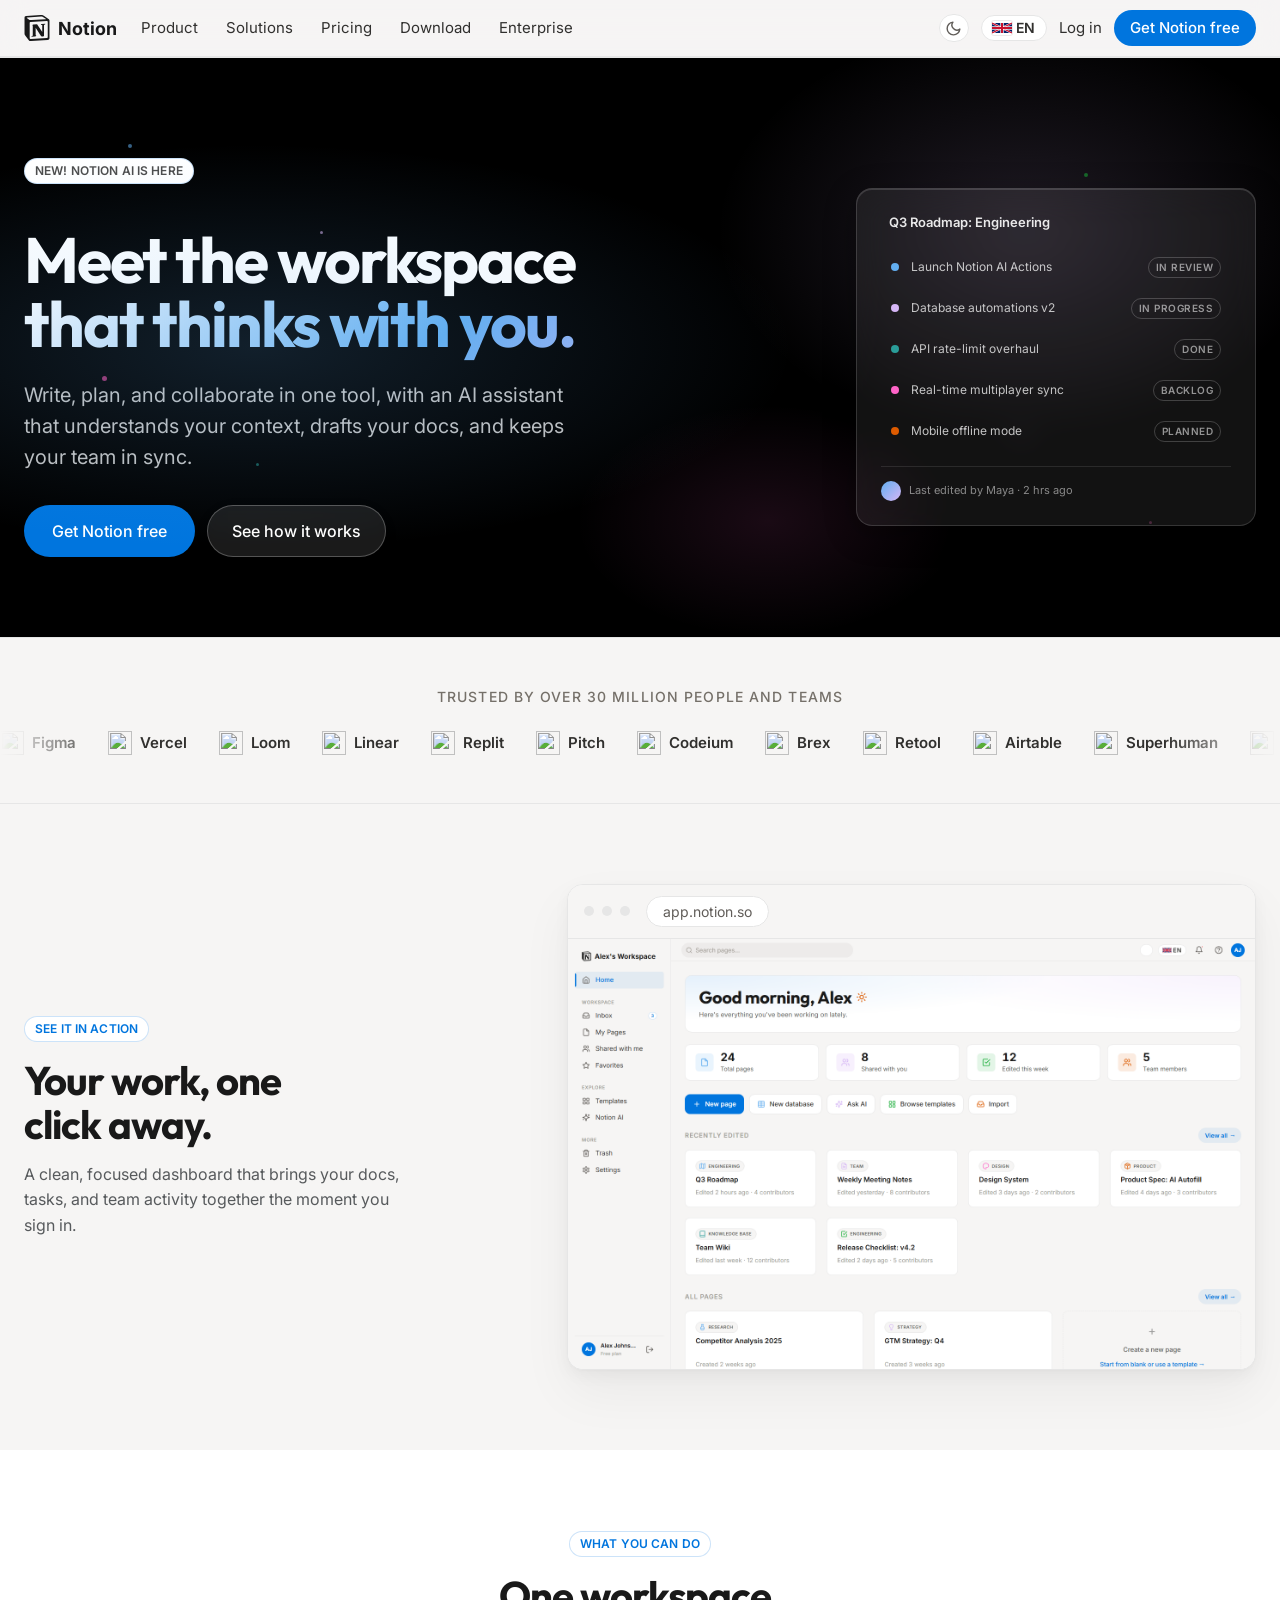
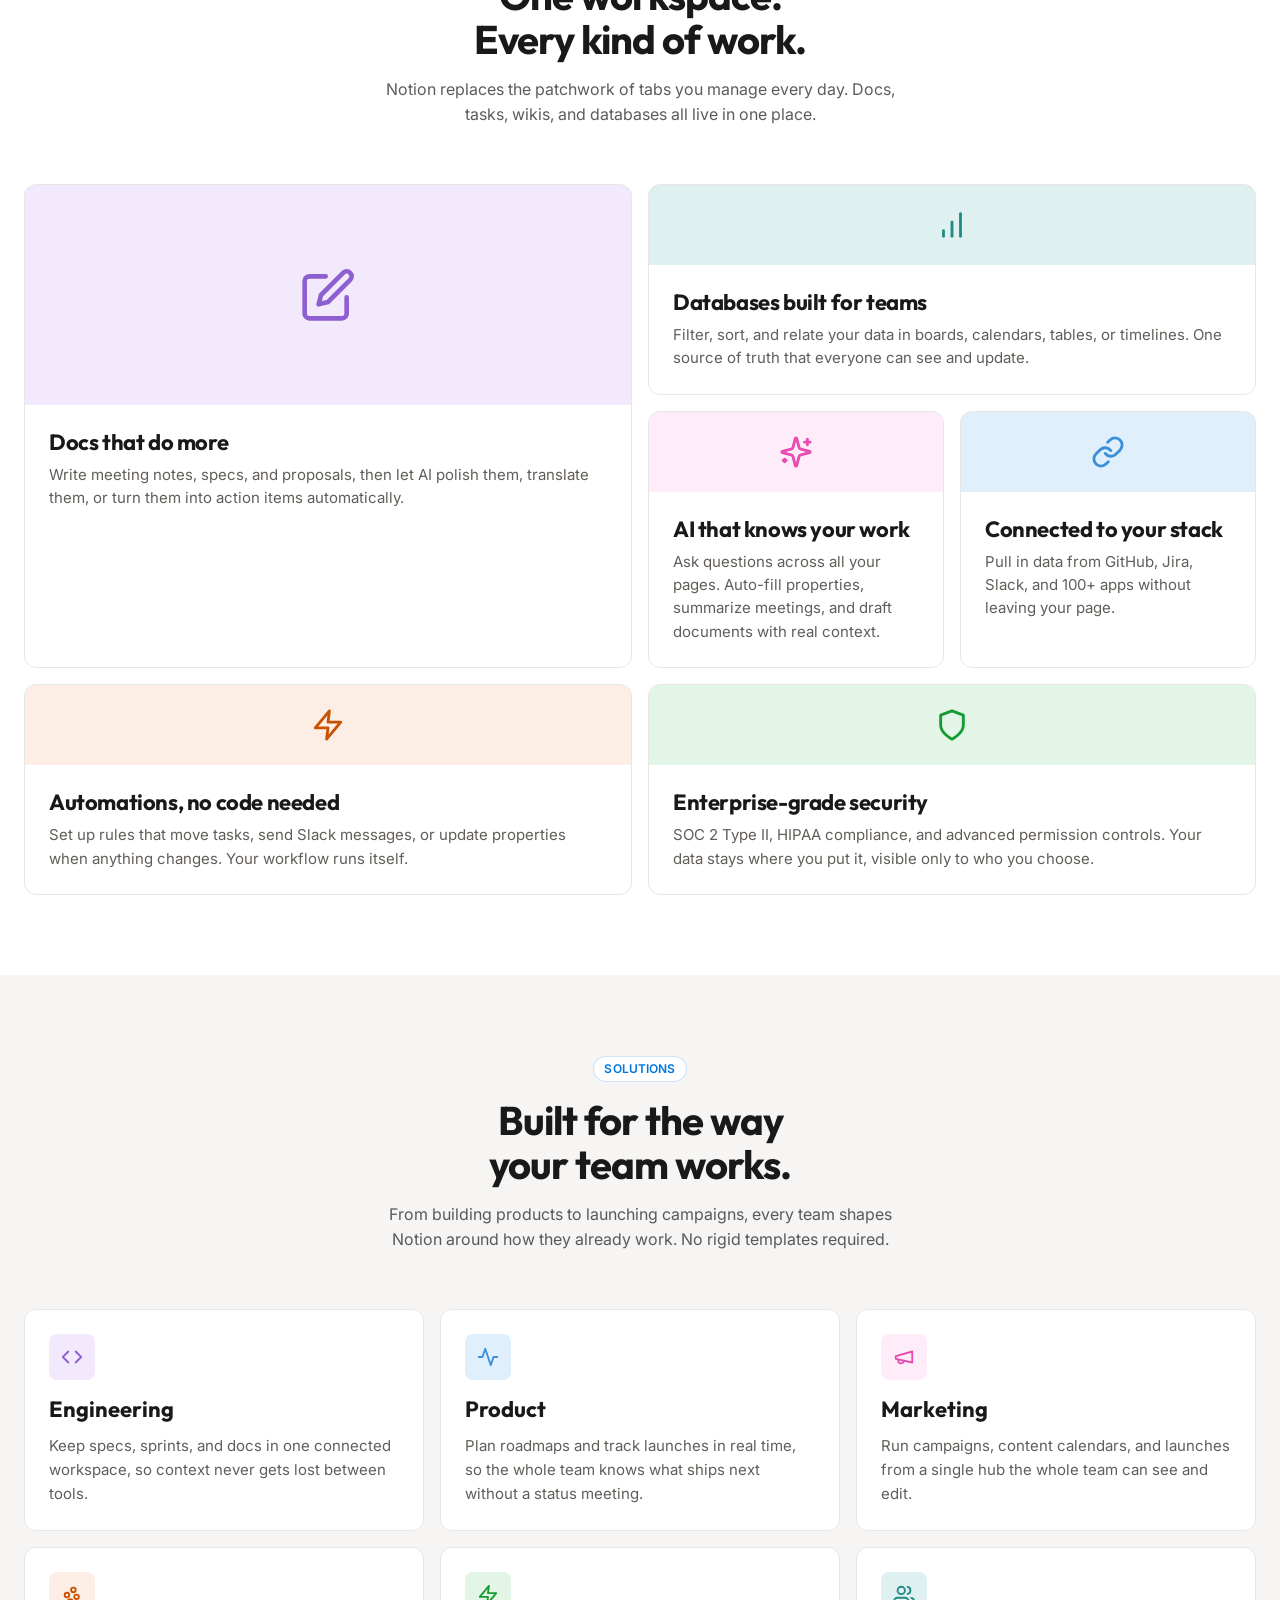
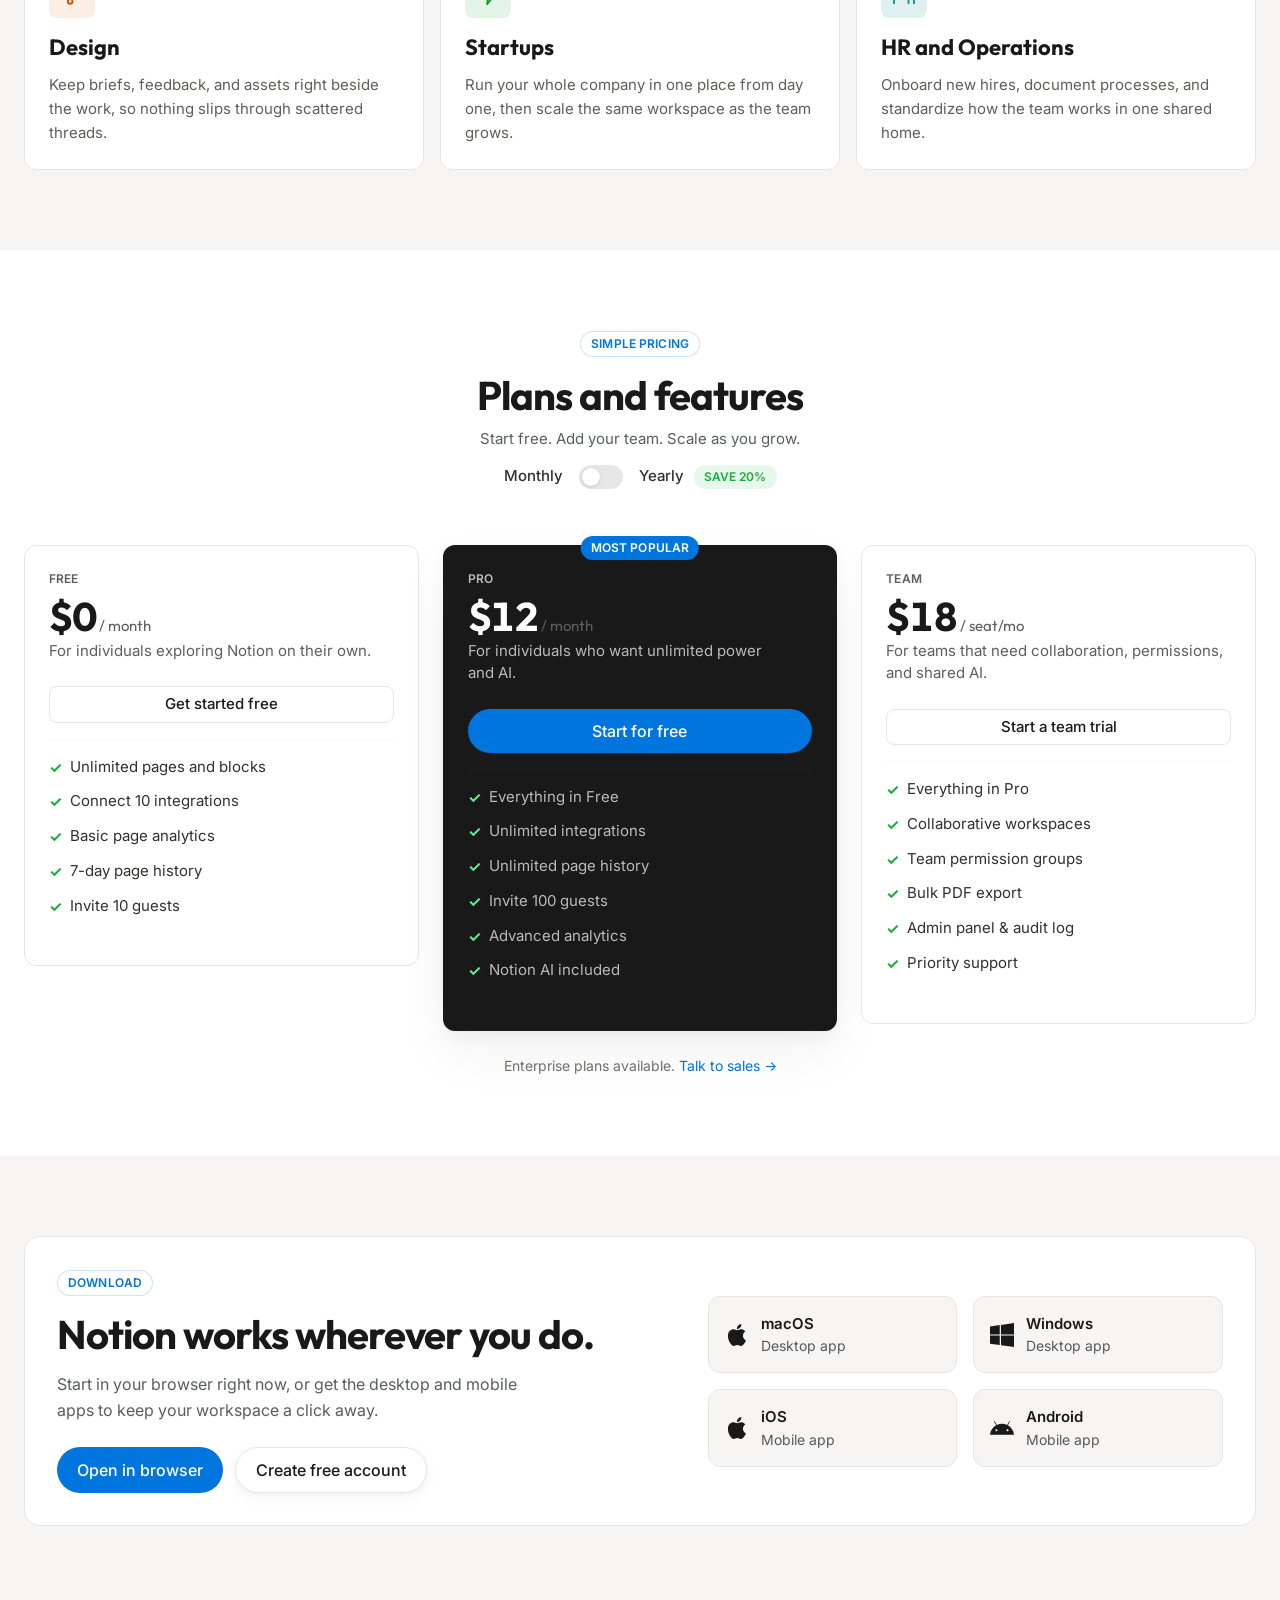
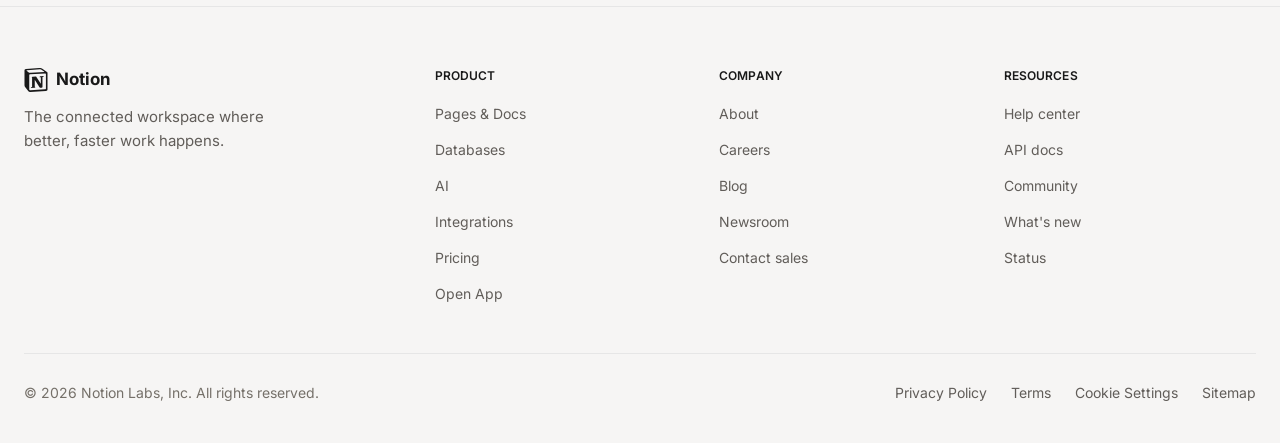
==== commit 5ca3b04c: "Merge remote main branch - resolve conflicts" ====
--- a/index.html
+++ b/index.html
@@ -1,36 +1,39 @@
 <!DOCTYPE html>
-<html lang="en" data-theme="light">
+<html lang="en">
 <head>
-<meta charset="UTF-8" />
-<meta name="viewport" content="width=device-width, initial-scale=1.0" />
-<title>Notion | One workspace. Every team.</title>
-<meta name="description" content="Notion, the connected workspace where better, faster work happens." />
-<meta property="og:title" content="Notion | One workspace. Every team." />
-<meta property="og:description" content="Notion, the connected workspace where better, faster work happens." />
-<meta property="og:type" content="website" />
-<meta name="twitter:card" content="summary_large_image" />
-<link rel="icon" type="image/svg+xml" href="/saas/favicon.svg" />
-<link rel="icon" href="/favicon.ico" sizes="any" />
-<link rel="preconnect" href="https://fonts.googleapis.com" />
-<link rel="preconnect" href="https://fonts.gstatic.com" crossorigin />
-<link rel="stylesheet" href="https://fonts.googleapis.com/css2?family=Inter:wght@400;500;600;700&family=Inter+Tight:wght@500;600;700;800&family=Noto+Sans+Khmer:wght@400;500;600;700&display=swap" />
-<link rel="stylesheet" href="styles.css" />
-<link rel="stylesheet" href="polish.css" />
-<script>
-  // Prevent theme flash — mirrors the app's inline theme init.
-  (function(){
-    try {
-      var t = localStorage.getItem('theme');
-      if (!t) t = window.matchMedia('(prefers-color-scheme: dark)').matches ? 'dark' : 'light';
-      document.documentElement.setAttribute('data-theme', t);
-      var lang = localStorage.getItem('lang') || 'en';
-      document.documentElement.setAttribute('lang', lang);
-    } catch(e) {}
-  })();
-</script>
+  <meta charset="UTF-8" />
+  <meta name="viewport" content="width=device-width, initial-scale=1.0" />
+  <link rel="icon" type="image/svg+xml" href="favicon.svg?v=2" />
+  <meta name="description" content="Notion, the connected workspace where better, faster work happens." />
+  <title>Notion | One workspace. Every team.</title>
+  <script>
+    (function () {
+      try {
+        var t = localStorage.getItem('site-theme');
+        if (t !== 'dark' && t !== 'light') {
+          t = (window.matchMedia && window.matchMedia('(prefers-color-scheme: dark)').matches) ? 'dark' : 'light';
+        }
+        document.documentElement.setAttribute('data-theme', t);
+        document.documentElement.setAttribute('data-bs-theme', t);
+      } catch (e) {}
+    })();
+  </script>
+  <!-- Preconnect so the render-blocking Bootstrap CSS isn't delayed by a
+       separate DNS/TLS round-trip to the CDN. -->
+  <link rel="preconnect" href="https://cdn.jsdelivr.net" crossorigin />
+  <!-- Bootstrap 5.3 (CDN, CSS only). Loaded before styles.css so the project's
+       own design system wins class-name collisions. SRI integrity guards
+       against a tampered CDN response. -->
+  <link rel="stylesheet" href="https://cdn.jsdelivr.net/npm/bootstrap@5.3.8/dist/css/bootstrap.min.css" integrity="sha384-sRIl4kxILFvY47J16cr9ZwB07vP4J8+LH7qKQnuqkuIAvNWLzeN8tE5YBujZqJLB" crossorigin="anonymous" />
+  <link rel="stylesheet" href="styles.min.css?v=53" />
+  <noscript>
+    <style>
+      /* Without JS the reveal observer never runs, so show everything. */
+      .reveal { opacity: 1 !important; transform: none !important; }
+    </style>
+  </noscript>
 </head>
 <body>
-
 
   <a class="skip-link" href="#main-content" data-en="Skip to content" data-kh="រំលងទៅមាតិកា">Skip to content</a>
 
@@ -127,59 +130,42 @@
           <!-- Floating product mockup card -->
           <div class="hero-mockup">
             <div class="hero-mockup__card">
-              <div class="hero-mockup__titlebar">
-                <span class="hero-mockup__traffic">
-                  <i class="hero-mockup__tl hero-mockup__tl--red"></i>
-                  <i class="hero-mockup__tl hero-mockup__tl--amber"></i>
-                  <i class="hero-mockup__tl hero-mockup__tl--green"></i>
-                </span>
-                <span class="hero-mockup__winlabel">Q3 ROADMAP: ENGINEERING</span>
-                <span class="hero-mockup__traffic hero-mockup__traffic--spacer" aria-hidden="true"></span>
+              <div class="hero-mockup__title">
+                <span></span> Q3 Roadmap: Engineering
               </div>
 
-              <div class="hero-mockup__table" role="table" aria-label="Q3 Roadmap">
-                <div class="hero-mockup__th">NAME</div>
-                <div class="hero-mockup__th">STATUS</div>
-                <div class="hero-mockup__th hero-mockup__th--right">TIMELINE</div>
-
-                <div class="hero-mockup__cell hero-mockup__cell--name">
-                  <span class="hero-mockup__dot hero-mockup__dot--orange"></span>
-                  <span>AI Summaries Engine</span>
-                </div>
-                <div class="hero-mockup__cell"><span class="hero-mockup__pill hero-mockup__pill--review">IN REVIEW</span></div>
-                <div class="hero-mockup__cell hero-mockup__date">Aug 12</div>
-
-                <div class="hero-mockup__cell hero-mockup__cell--name">
-                  <span class="hero-mockup__dot hero-mockup__dot--blue"></span>
-                  <span>Mobile Workspace Refactor</span>
-                </div>
-                <div class="hero-mockup__cell"><span class="hero-mockup__pill hero-mockup__pill--progress">IN PROGRESS</span></div>
-                <div class="hero-mockup__cell hero-mockup__date">Sept 01</div>
-
-                <div class="hero-mockup__cell hero-mockup__cell--name">
-                  <span class="hero-mockup__dot hero-mockup__dot--teal"></span>
-                  <span>Sidebar Customization</span>
-                </div>
-                <div class="hero-mockup__cell"><span class="hero-mockup__pill hero-mockup__pill--done">DONE</span></div>
-                <div class="hero-mockup__cell hero-mockup__date">July 28</div>
-
-                <div class="hero-mockup__cell hero-mockup__cell--name">
-                  <span class="hero-mockup__dot hero-mockup__dot--pink"></span>
-                  <span>Enterprise Permissions</span>
-                </div>
-                <div class="hero-mockup__cell"><span class="hero-mockup__pill hero-mockup__pill--backlog">BACKLOG</span></div>
-                <div class="hero-mockup__cell hero-mockup__date">TBD</div>
-
-                <div class="hero-mockup__cell hero-mockup__cell--name">
-                  <span class="hero-mockup__dot hero-mockup__dot--purple"></span>
-                  <span>Global Search Overhaul</span>
-                </div>
-                <div class="hero-mockup__cell"><span class="hero-mockup__pill hero-mockup__pill--planned">PLANNED</span></div>
-                <div class="hero-mockup__cell hero-mockup__date">Oct 15</div>
+              <div class="hero-mockup__row">
+                <span class="hero-mockup__dot hero-mockup__dot--blue"></span>
+                <span class="hero-mockup__label">Launch Notion AI Actions</span>
+                <span class="hero-mockup__tag">In Review</span>
               </div>
+              <div class="hero-mockup__row">
+                <span class="hero-mockup__dot hero-mockup__dot--purple"></span>
+                <span class="hero-mockup__label">Database automations v2</span>
+                <span class="hero-mockup__tag">In Progress</span>
+              </div>
+              <div class="hero-mockup__row">
+                <span class="hero-mockup__dot hero-mockup__dot--teal"></span>
+                <span class="hero-mockup__label">API rate-limit overhaul</span>
+                <span class="hero-mockup__tag">Done</span>
+              </div>
+              <div class="hero-mockup__row">
+                <span class="hero-mockup__dot hero-mockup__dot--pink"></span>
+                <span class="hero-mockup__label">Real-time multiplayer sync</span>
+                <span class="hero-mockup__tag">Backlog</span>
+              </div>
+              <div class="hero-mockup__row">
+                <span class="hero-mockup__dot hero-mockup__dot--orange"></span>
+                <span class="hero-mockup__label">Mobile offline mode</span>
+                <span class="hero-mockup__tag">Planned</span>
+              </div>
+
+              <div style="margin-top: 16px; padding-top: 14px; border-top: 1px solid rgba(255,255,255,0.1); display:flex; align-items:center; gap:8px;">
+                <div style="width: 20px; height: 20px; border-radius: 50%; background: linear-gradient(135deg, #62aef0, #d6b6f6); flex-shrink:0;"></div>
+                <span style="font-size:11px; color:rgba(255,255,255,0.5);">Last edited by Maya · 2 hrs ago</span>
+              </div>
             </div>
           </div>
-
         </div>
       </div>
     </section>
@@ -240,20 +226,14 @@
           </div>
 
           <figure class="showcase__frame">
-            <div class="hero-mockup__card showcase__window">
-              <div class="hero-mockup__titlebar">
-                <span class="hero-mockup__traffic">
-                  <i class="hero-mockup__tl hero-mockup__tl--red"></i>
-                  <i class="hero-mockup__tl hero-mockup__tl--amber"></i>
-                  <i class="hero-mockup__tl hero-mockup__tl--green"></i>
-                </span>
-                <span class="hero-mockup__winlabel">app.notion.so</span>
-                <span class="hero-mockup__traffic hero-mockup__traffic--spacer" aria-hidden="true"></span>
-              </div>
-              <img src="/saas/dashboard-light.png" alt="The Notion dashboard showing recent pages, tasks, and team activity" class="showcase__img" loading="lazy" width="1600" height="1000" />
-            </div>
+            <div class="showcase__chrome" aria-hidden="true">
+              <span class="showcase__dot"></span>
+              <span class="showcase__dot"></span>
+              <span class="showcase__dot"></span>
+              <span class="showcase__omnibox">app.notion.so</span>
+            </div>
+            <img src="dashboard-light.png?v=3" alt="The Notion dashboard showing recent pages, tasks, and team activity" class="showcase__img" loading="lazy" width="1600" height="1000" />
           </figure>
-
         </div>
       </div>
     </section>
@@ -358,7 +338,7 @@
 
         <div class="solutions-grid">
 
-          <article class="solution-card reveal" tabindex="0" style="--i:0">
+          <article class="solution-card reveal" style="--i:0">
             <span class="solution-card__icon solution-card__icon--purple" aria-hidden="true">
               <svg class="icon" viewBox="0 0 24 24"><polyline points="16 18 22 12 16 6"/><polyline points="8 6 2 12 8 18"/></svg>
             </span>
@@ -366,7 +346,7 @@
             <p class="solution-card__desc" data-en="Keep specs, sprints, and docs in one connected workspace, so context never gets lost between tools." data-kh="រក្សាឯកសារបច្ចេកទេស កិច្ចការ sprint និងឯកសារនៅកន្លែងតែមួយ ដើម្បីកុំឲ្យបាត់បរិបទរវាងឧបករណ៍។">Keep specs, sprints, and docs in one connected workspace, so context never gets lost between tools.</p>
           </article>
 
-          <article class="solution-card reveal" tabindex="0" style="--i:1">
+          <article class="solution-card reveal" style="--i:1">
             <span class="solution-card__icon solution-card__icon--sky" aria-hidden="true">
               <svg class="icon" viewBox="0 0 24 24"><path d="M22 12h-4l-3 9L9 3l-3 9H2"/></svg>
             </span>
@@ -374,7 +354,7 @@
             <p class="solution-card__desc" data-en="Plan roadmaps and track launches in real time, so the whole team knows what ships next without a status meeting." data-kh="រៀបចំផែនការ និងតាមដានការចេញផ្សាយតាមពេលវេលាជាក់ស្តែង ដើម្បីឲ្យក្រុមដឹងពីអ្វីដែលនឹងចេញបន្ទាប់ ដោយមិនចាំបាច់ប្រជុំ។">Plan roadmaps and track launches in real time, so the whole team knows what ships next without a status meeting.</p>
           </article>
 
-          <article class="solution-card reveal" tabindex="0" style="--i:2">
+          <article class="solution-card reveal" style="--i:2">
             <span class="solution-card__icon solution-card__icon--pink" aria-hidden="true">
               <svg class="icon" viewBox="0 0 24 24"><path d="M3 11l18-5v12L3 14v-3z"/><path d="M11.6 16.8a3 3 0 1 1-5.8-1.6"/></svg>
             </span>
@@ -382,7 +362,7 @@
             <p class="solution-card__desc" data-en="Run campaigns, content calendars, and launches from a single hub the whole team can see and edit." data-kh="ដំណើរការយុទ្ធនាការ ប្រតិទិនមាតិកា និងការចេញផ្សាយ ពីមជ្ឈមណ្ឌលតែមួយ ដែលក្រុមអាចមើល និងកែបាន។">Run campaigns, content calendars, and launches from a single hub the whole team can see and edit.</p>
           </article>
 
-          <article class="solution-card reveal" tabindex="0" style="--i:3">
+          <article class="solution-card reveal" style="--i:3">
             <span class="solution-card__icon solution-card__icon--orange" aria-hidden="true">
               <svg class="icon" viewBox="0 0 24 24"><circle cx="13.5" cy="6.5" r="2.5"/><circle cx="6.5" cy="12" r="2.5"/><circle cx="17" cy="14" r="2.5"/><circle cx="10" cy="19" r="2.5"/></svg>
             </span>
@@ -390,7 +370,7 @@
             <p class="solution-card__desc" data-en="Keep briefs, feedback, and assets right beside the work, so nothing slips through scattered threads." data-kh="រក្សាការណែនាំ មតិកែលម្អ និងធនធាននៅជាប់នឹងការងារ ដើម្បីកុំឲ្យមានអ្វីបាត់ក្នុងសន្ទនាបែកខ្ញែក។">Keep briefs, feedback, and assets right beside the work, so nothing slips through scattered threads.</p>
           </article>
 
-          <article class="solution-card reveal" tabindex="0" style="--i:4">
+          <article class="solution-card reveal" style="--i:4">
             <span class="solution-card__icon solution-card__icon--green" aria-hidden="true">
               <svg class="icon" viewBox="0 0 24 24"><path d="M13 2L3 14h9l-1 8 10-12h-9l1-8z"/></svg>
             </span>
@@ -398,7 +378,7 @@
             <p class="solution-card__desc" data-en="Run your whole company in one place from day one, then scale the same workspace as the team grows." data-kh="ដំណើរការក្រុមហ៊ុនទាំងមូលនៅកន្លែងតែមួយតាំងពីថ្ងៃដំបូង បន្ទាប់មកពង្រីកកន្លែងធ្វើការនោះទៅតាមការរីកចម្រើន។">Run your whole company in one place from day one, then scale the same workspace as the team grows.</p>
           </article>
 
-          <article class="solution-card reveal" tabindex="0" style="--i:5">
+          <article class="solution-card reveal" style="--i:5">
             <span class="solution-card__icon solution-card__icon--teal" aria-hidden="true">
               <svg class="icon" viewBox="0 0 24 24"><path d="M17 21v-2a4 4 0 0 0-4-4H5a4 4 0 0 0-4 4v2"/><circle cx="9" cy="7" r="4"/><path d="M23 21v-2a4 4 0 0 0-3-3.87"/><path d="M16 3.13a4 4 0 0 1 0 7.75"/></svg>
             </span>
@@ -606,7 +586,7 @@
             <li><a href="#" class="footer__link" data-en="Databases" data-kh="មូលដ្ឋានទិន្នន័យ">Databases</a></li>
             <li><a href="#" class="footer__link" data-en="AI" data-kh="AI">AI</a></li>
             <li><a href="#" class="footer__link" data-en="Integrations" data-kh="ការរួមបញ្ចូល">Integrations</a></li>
-            <li><a href="/#pricing" class="footer__link" data-en="Pricing" data-kh="តម្លៃ">Pricing</a></li>
+            <li><a href="index.html#pricing" class="footer__link" data-en="Pricing" data-kh="តម្លៃ">Pricing</a></li>
             <li><a href="dashboard.html" class="footer__link" data-en="Open App" data-kh="បើកកម្មវិធី">Open App</a></li>
           </ul>
         </div>
@@ -677,6 +657,5 @@
       for (i = 0; i < els.length; i++) { io.observe(els[i]); }
     })();
   </script>
-
 </body>
 </html>
--- a/styles.min.css
+++ b/styles.min.css
@@ -0,0 +1 @@
+@import url(https://fonts.googleapis.com/css2?family=Inter:wght@400;500;600;700&display=swap);@import url(https://fonts.googleapis.com/css2?family=Outfit:wght@500;600;700&display=swap);@import url(https://fonts.googleapis.com/css2?family=Noto+Sans+Khmer:wght@400;500;600;700&display=swap);:root{--color-primary:#0075de;--color-primary-active:#005bab;--color-secondary:#000000;--color-bg:#f6f5f4;--color-surface:#ffffff;--color-border:#e6e6e6;--color-text-primary:#191919;--color-text-secondary:#31302e;--color-text-muted:#615d59;--color-text-faint:#757069;--color-accent-sky:#62aef0;--color-accent-purple:#d6b6f6;--color-accent-pink:#ff64c8;--color-accent-orange:#dd5b00;--color-accent-teal:#2a9d99;--color-accent-green:#1aae39;--color-accent:#0075de;--color-accent-hover:#005bab;--radius-xs:4px;--radius-sm:5px;--radius-md:8px;--radius-lg:12px;--radius-xl:16px;--radius-full:9999px;--radius-card:12px;--space-xxs:4px;--space-xs:8px;--space-sm:12px;--space-md:16px;--space-lg:24px;--space-xl:28px;--space-xxl:32px;--shadow-card:rgba(0,0,0,0.01) 0 0.175px 1.041px,rgba(0,0,0,0.02) 0 0.8px 2.925px,rgba(0,0,0,0.027) 0 2.025px 7.847px,rgba(0,0,0,0.04) 0 4px 18px;--shadow-elevated:rgba(0,0,0,0.02) 0 1px 3px,rgba(0,0,0,0.04) 0 6px 16px,rgba(0,0,0,0.05) 0 23px 52px;--shadow-nav:0 1px 0 var(--color-border);--font-family:'Inter',-apple-system,system-ui,'Segoe UI',Helvetica,Arial,sans-serif;--font-display:'Outfit','Noto Sans Khmer',var(--font-family);--fs-display1:clamp(40px, 6vw, 64px);--fs-display2:clamp(32px, 5vw, 54px);--fs-h1:clamp(28px, 4vw, 40px);--fs-h2:clamp(20px, 3vw, 26px);--fs-h3:clamp(18px, 2.5vw, 22px);--fs-title:20px;--fs-body-md:16px;--fs-body-sm:15px;--fs-button:16px;--fs-caption:14px;--fs-eyebrow:12px;--transition-base:0.18s ease;--transition-lift:0.2s cubic-bezier(0.34, 1.56, 0.64, 1)}html[data-theme=dark]{--color-bg:#1a1a1a;--color-surface:#252525;--color-border:#3a3a3a;--color-text-primary:#f4f4f3;--color-text-secondary:#e2e1de;--color-text-muted:#a7a29c;--color-text-faint:#9c968e;--color-primary:#4a9eff;--color-primary-active:#6bb1ff;--shadow-card:rgba(0,0,0,0.2) 0 1px 2px,rgba(0,0,0,0.3) 0 4px 14px;--shadow-elevated:rgba(0,0,0,0.35) 0 6px 16px,rgba(0,0,0,0.45) 0 23px 52px;--shadow-nav:0 1px 0 var(--color-border)}html[data-theme=dark] .nav{background-color:rgba(26,26,26,.82)}html[data-theme=dark] .topbar{background-color:rgba(26,26,26,.9)}html[data-theme=dark] .hero-band__eyebrow{color:var(--color-primary)}html[data-theme=dark] .pricing-card--featured{background-color:#303030}html[data-theme=dark] .marquee-badge__logo:not([src*="icon.horse"]){filter:brightness(0) invert(1)}html[data-theme=dark] .marquee-badge__logo[src*="icon.horse"]{background:#fff;border-radius:4px;padding:1px;box-sizing:border-box}html[data-theme=dark] .topbar__search .input-field{background-color:rgba(255,255,255,.06)}html[data-theme=dark] .sidebar__link:hover{background-color:rgba(255,255,255,.06)}html[data-theme=dark] .topbar__icon-btn:hover{background-color:rgba(255,255,255,.08)}html[data-theme=dark] .sidebar__link--active{background-color:rgba(74,158,255,.16)}*,::after,::before{box-sizing:border-box;margin:0;padding:0}blockquote,dd,dl,fieldset,figure,h1,h2,h3,h4,h5,h6,hr,legend,ol,p,pre,ul{margin:0;padding:0}html{font-size:16px;scroll-behavior:smooth;scroll-padding-top:72px;-webkit-text-size-adjust:100%;overflow-x:clip}body{font-family:var(--font-family);font-size:var(--fs-body-md);font-weight:400;line-height:1.5;color:var(--color-text-primary);background-color:var(--color-bg);-webkit-font-smoothing:antialiased;-moz-osx-font-smoothing:grayscale;overflow-x:clip;max-width:100%}img,svg,video{display:block;max-width:100%}a{color:var(--color-primary);text-decoration:none}a:hover{text-decoration:underline}ol,ul{list-style:none}button{font-family:inherit;cursor:pointer;border:none;background:0 0}input,select,textarea{font-family:inherit}.text-display1{font-family:var(--font-display);font-size:var(--fs-display1);font-weight:700;line-height:1;letter-spacing:-2.125px;text-wrap:balance}.text-display2{font-family:var(--font-display);font-size:var(--fs-display2);font-weight:700;line-height:1.04;letter-spacing:-1.875px;text-wrap:balance}.text-h1{font-family:var(--font-display);font-size:var(--fs-h1);font-weight:700;line-height:1.1;letter-spacing:-1px;text-wrap:balance}.text-h2{font-family:var(--font-display);font-size:var(--fs-h2);font-weight:700;line-height:1.23;letter-spacing:-.625px;text-wrap:balance}.text-h3{font-family:var(--font-display);font-size:var(--fs-h3);font-weight:700;line-height:1.27;letter-spacing:-.25px;text-wrap:balance}.text-title{font-size:var(--fs-title);font-weight:600;line-height:1.4;letter-spacing:-.125px}.text-body-md{font-size:var(--fs-body-md);font-weight:400;line-height:1.5}.text-body-sm{font-size:var(--fs-body-sm);font-weight:400;line-height:1.33}.text-caption{font-size:var(--fs-caption);font-weight:400;line-height:1.43}.text-eyebrow{font-size:var(--fs-eyebrow);font-weight:600;line-height:1.33;letter-spacing:.125px;text-transform:uppercase}.text-muted{color:var(--color-text-muted)}.text-faint{color:var(--color-text-faint)}.text-primary-color{color:var(--color-primary)}.container{width:100%;max-width:1200px;margin-left:auto;margin-right:auto;padding-left:var(--space-lg);padding-right:var(--space-lg)}.container--narrow{max-width:720px}.section{padding-top:80px;padding-bottom:80px}.grid-2{display:grid;grid-template-columns:repeat(auto-fit,minmax(min(100%,380px),1fr));gap:var(--space-lg)}.grid-3{display:grid;grid-template-columns:repeat(auto-fit,minmax(min(100%,300px),1fr));gap:var(--space-lg)}.grid-4{display:grid;grid-template-columns:repeat(auto-fit,minmax(min(100%,230px),1fr));gap:var(--space-lg)}.flex{display:flex}.flex-center{display:flex;align-items:center;justify-content:center}.flex-between{display:flex;align-items:center;justify-content:space-between}.gap-xs{gap:var(--space-xs)}.gap-sm{gap:var(--space-sm)}.gap-md{gap:var(--space-md)}.gap-lg{gap:var(--space-lg)}.sr-only{position:absolute;width:1px;height:1px;padding:0;margin:-1px;overflow:hidden;clip:rect(0,0,0,0);white-space:nowrap;border-width:0}.btn-ghost,.btn-primary,.btn-social,.btn-utility{display:inline-flex;align-items:center;justify-content:center;gap:var(--space-xs);font-size:var(--fs-button);font-weight:500;line-height:1.5;text-decoration:none;cursor:pointer;transition:background-color var(--transition-base),transform var(--transition-lift),box-shadow var(--transition-base),color var(--transition-base);white-space:nowrap}.btn-primary{background-color:var(--color-primary);color:#fff;border-radius:var(--radius-full);padding:10px 20px;border:none}.btn-primary:hover{background-color:var(--color-primary-active);color:#fff;text-decoration:none;transform:scale(.97)}.btn-primary:active{background-color:var(--color-primary-active);transform:scale(.93)}.btn-primary--sm{padding:var(--space-xs) var(--space-md);font-size:var(--fs-body-sm)}.btn-ghost{background-color:var(--color-surface);color:var(--color-text-primary);border-radius:var(--radius-full);padding:10px 20px;border:1px solid var(--color-border);box-shadow:var(--shadow-card)}.btn-ghost:hover{background-color:var(--color-bg);color:var(--color-text-primary);text-decoration:none;transform:scale(.97)}.btn-utility{background-color:var(--color-surface);color:var(--color-text-primary);border-radius:var(--radius-md);padding:6px 14px;border:1px solid var(--color-border);font-size:var(--fs-body-sm)}.btn-utility:hover{background-color:var(--color-bg);color:var(--color-text-primary);text-decoration:none}.btn-social{background-color:var(--color-surface);color:var(--color-text-primary);border-radius:var(--radius-md);padding:10px 16px;border:1px solid var(--color-border);font-size:var(--fs-body-sm);width:100%;box-shadow:var(--shadow-card)}.btn-social:hover{background-color:var(--color-bg);text-decoration:none;color:var(--color-text-primary)}.btn-social .btn-icon{font-size:18px;line-height:1}.form-group{display:flex;flex-direction:column;gap:var(--space-xxs);position:relative}.form-group:focus-within .label{color:var(--color-primary)}.form-group:focus-within{--ring-color:rgba(0, 117, 222, 0.2)}.label{font-size:var(--fs-caption);font-weight:500;color:var(--color-text-secondary);transition:color var(--transition-base)}.input-field{width:100%;padding:10px 12px;font-size:var(--fs-body-sm);font-family:var(--font-family);color:var(--color-text-primary);background-color:var(--color-surface);border:1px solid var(--color-border);border-radius:var(--radius-xs);outline:0;transition:border-color var(--transition-base),box-shadow var(--transition-base);line-height:1.5}.input-field::placeholder{color:var(--color-text-faint)}.input-field:focus{border-color:var(--color-primary);box-shadow:0 0 0 3px rgba(0,117,222,.15)}.input-field:valid:not(:placeholder-shown){border-color:var(--color-accent-green)}.input-field:invalid:not(:placeholder-shown):not(:focus){border-color:#e53e3e}.input-wrapper{position:relative}.input-wrapper:focus-within::after{content:'';position:absolute;inset:-1px;border-radius:calc(var(--radius-xs) + 1px);pointer-events:none;box-shadow:0 0 0 3px rgba(0,117,222,.15)}.form-divider{display:flex;align-items:center;gap:var(--space-md);color:var(--color-text-faint);font-size:var(--fs-caption)}.form-divider::after,.form-divider::before{content:'';flex:1;height:1px;background-color:var(--color-border)}.password-strength{display:flex;gap:var(--space-xxs);margin-top:var(--space-xxs)}.strength-bar{height:3px;flex:1;border-radius:var(--radius-full);background-color:var(--color-border);transition:background-color var(--transition-base)}.form-group:has(.input-field[type=password]:not(:placeholder-shown)) .strength-bar:first-child{background-color:#e53e3e}.form-group:has(.input-field[type=password][minlength]:valid) .strength-bar:first-child,.form-group:has(.input-field[type=password][minlength]:valid) .strength-bar:nth-child(2){background-color:#dd6b20}.form-group:has(.input-field[type=password][pattern]:valid) .strength-bar:first-child,.form-group:has(.input-field[type=password][pattern]:valid) .strength-bar:nth-child(2),.form-group:has(.input-field[type=password][pattern]:valid) .strength-bar:nth-child(3){background-color:var(--color-accent-green)}.strength-label{font-size:11px;color:var(--color-text-faint);margin-top:2px}.card{background-color:var(--color-surface);border-radius:var(--radius-card);border:1px solid var(--color-border);padding:var(--space-lg);transition:transform var(--transition-lift),box-shadow var(--transition-base)}.card:hover{transform:translateY(-4px);box-shadow:var(--shadow-card)}.card--elevated{box-shadow:var(--shadow-card)}.card--elevated:hover{transform:translateY(-4px);box-shadow:var(--shadow-elevated)}.card--flat{border:1px solid var(--color-border)}.card--soft{background-color:var(--color-bg)}.card--dark{background-color:var(--color-text-primary);color:#fff;border-color:transparent}.card--dashed{border:1.5px dashed var(--color-border);background-color:transparent}.card--dashed:hover{border-color:var(--color-primary);transform:translateY(-2px)}#nav-toggle{position:fixed;top:0;left:0}.nav{position:sticky;top:0;z-index:100;background-color:rgba(246,245,244,.82);backdrop-filter:blur(12px);-webkit-backdrop-filter:blur(12px);border-bottom:1px solid var(--color-border);box-shadow:var(--shadow-nav)}.nav__inner{display:flex;align-items:center;justify-content:space-between;height:56px;gap:var(--space-lg)}.nav__logo{display:flex;align-items:center;gap:var(--space-xs);font-weight:700;font-size:18px;color:var(--color-text-primary);text-decoration:none;flex-shrink:0}.nav__logo:hover{text-decoration:none;color:var(--color-text-primary)}.nav__logo-mark{width:26px;height:26px;display:flex;align-items:center;justify-content:center;color:var(--color-text-primary);flex-shrink:0}.nav__logo-mark svg{width:100%;height:100%;fill:currentColor;display:block}.nav__logo-mark--sm{width:22px;height:22px}.nav__links{display:flex;align-items:center;gap:var(--space-xl);flex:1}.nav__link{font-size:var(--fs-body-sm);color:var(--color-text-secondary);text-decoration:none;transition:color var(--transition-base);white-space:nowrap}.nav__link:hover{color:var(--color-text-primary);text-decoration:none}.nav__actions{display:flex;align-items:center;gap:var(--space-sm);flex-shrink:0}.lang-toggle,.theme-toggle{display:inline-flex;align-items:center;gap:var(--space-xxs);padding:5px 10px;border-radius:var(--radius-full);border:1px solid var(--color-border);background-color:var(--color-surface);color:var(--color-text-secondary);font-family:var(--font-family);font-size:var(--fs-caption);font-weight:600;line-height:1;cursor:pointer;transition:background-color var(--transition-base),border-color var(--transition-base),transform var(--transition-lift)}.lang-toggle:hover,.theme-toggle:hover{background-color:var(--color-bg);border-color:var(--color-text-faint);transform:scale(.97)}.lang-toggle:active,.theme-toggle:active{transform:scale(.93)}.theme-toggle{padding:5px;width:30px;height:28px;justify-content:center;color:var(--color-text-muted)}.theme-toggle .icon{width:17px;height:17px}.lang-toggle__flag{display:inline-flex;width:20px;height:14px;border-radius:2px;overflow:hidden;box-shadow:0 0 0 1px rgba(0,0,0,.08)}.lang-toggle .flag-svg{width:100%;height:100%;display:block}.lang-toggle__label{letter-spacing:.04em}.lang-toggle--floating{position:fixed;top:var(--space-lg);right:var(--space-lg);z-index:200;box-shadow:var(--shadow-card)}.floating-toggles{position:fixed;top:var(--space-lg);right:var(--space-lg);z-index:200;display:flex;align-items:center;gap:var(--space-xs)}.floating-toggles .lang-toggle,.floating-toggles .theme-toggle{box-shadow:var(--shadow-card)}html[lang=km] body{font-family:'Noto Sans Khmer',var(--font-family)}html[lang=km] .input-field,html[lang=km] .input-field::placeholder{font-family:'Noto Sans Khmer',var(--font-family)}.svg-sprite{display:none}.icon{width:20px;height:20px;fill:none;stroke:currentColor;stroke-width:2;stroke-linecap:round;stroke-linejoin:round;flex-shrink:0}.feature-card__band .icon{width:34px;height:34px}.feature-card__band--purple .icon{color:#8e5fd0}.feature-card__band--teal .icon{color:#1f8a86}.feature-card__band--pink .icon{color:#e64bb0}.feature-card__band--sky .icon{color:#3b8fd9}.feature-card__band--orange .icon{color:#c95200}.feature-card__band--green .icon{color:#169a32}.btn-primary .icon,.btn-utility .icon{width:17px;height:17px}.sidebar__icon{display:inline-flex;align-items:center;justify-content:center}.sidebar__icon .icon{width:18px;height:18px;color:var(--color-text-muted)}.topbar__icon-btn .icon{width:19px;height:19px;color:var(--color-text-muted)}.topbar__search-icon .icon{width:16px;height:16px;color:var(--color-text-faint)}.page-card__emoji .icon{width:26px;height:26px}.auth-card__icon .icon{width:40px;height:40px;margin:0 auto;color:var(--color-primary)}.nav__hamburger-label{display:none;flex-direction:column;gap:5px;cursor:pointer;padding:var(--space-xs);border-radius:var(--radius-sm)}.nav__hamburger-label span{display:block;width:22px;height:2px;background-color:var(--color-text-primary);border-radius:var(--radius-full);transform-origin:center;transition:transform .3s cubic-bezier(0.4,0,0.2,1),opacity .2s ease}.nav__mobile-menu{display:none;flex-direction:column;gap:var(--space-sm);padding:var(--space-md) 0;border-top:1px solid var(--color-border)}.nav__mobile-menu .nav__link{padding:var(--space-sm) 0;font-size:var(--fs-body-md);display:block}.nav__mobile-toggles{display:flex;align-items:center;justify-content:center;gap:var(--space-sm)}.sidebar{width:240px;flex-shrink:0;background-color:var(--color-bg);border-right:1px solid var(--color-border);display:flex;flex-direction:column;height:100vh;position:sticky;top:0;overflow-y:auto;padding:var(--space-md);gap:var(--space-xxs)}.sidebar__logo{display:flex;align-items:center;gap:var(--space-xs);font-weight:700;font-size:16px;color:var(--color-text-primary);text-decoration:none;padding:var(--space-sm) var(--space-md);margin-bottom:var(--space-xs)}.sidebar__logo:hover{text-decoration:none;color:var(--color-text-primary)}.sidebar__section-label{font-size:11px;font-weight:600;text-transform:uppercase;letter-spacing:.06em;color:var(--color-text-faint);padding:var(--space-sm) var(--space-md) var(--space-xxs);margin-top:var(--space-sm)}.sidebar__link{display:flex;align-items:center;gap:var(--space-sm);padding:var(--space-xs) var(--space-md);border-radius:var(--radius-sm);color:var(--color-text-secondary);font-size:var(--fs-body-sm);text-decoration:none;transition:background-color var(--transition-base),color var(--transition-base);position:relative}.sidebar__link:hover{background-color:rgba(0,0,0,.05);color:var(--color-text-primary);text-decoration:none}.sidebar__link--active{background-color:rgba(0,117,222,.08);color:var(--color-primary);font-weight:500}.sidebar__link--active::before{content:'';position:absolute;left:0;top:var(--space-xxs);bottom:var(--space-xxs);width:3px;background-color:var(--color-primary);border-radius:0 var(--radius-full) var(--radius-full) 0}.sidebar__icon{font-size:16px;line-height:1;width:20px;text-align:center}.sidebar__footer{margin-top:auto;padding:var(--space-sm) var(--space-md);border-top:1px solid var(--color-border)}.sidebar__footer-inner{display:flex;align-items:center;gap:var(--space-sm)}.sidebar__user-name{font-size:13px;font-weight:600;color:var(--color-text-primary);white-space:nowrap;overflow:hidden;text-overflow:ellipsis}.sidebar__user-plan{font-size:11px;color:var(--color-text-faint)}.sidebar__user-info{min-width:0}.sidebar__logout{margin-left:auto;font-size:var(--fs-caption)}.badge{display:inline-flex;align-items:center;padding:var(--space-xxs) 10px;border-radius:var(--radius-full);font-size:var(--fs-eyebrow);font-weight:600;letter-spacing:.125px;text-transform:uppercase;line-height:1.33}.badge--primary{background-color:var(--color-surface);color:var(--color-primary);border:1px solid rgba(0,117,222,.2)}.badge--popular{background-color:var(--color-primary);color:#fff}.badge--green{background-color:rgba(26,174,57,.1);color:var(--color-accent-green)}.badge--teal{background-color:rgba(42,157,153,.1);color:var(--color-accent-teal)}.badge--nav{margin-left:auto;padding:1px 6px;font-size:10px}.hero-band{background-color:var(--color-secondary);color:#fff;padding:100px 0 80px;position:relative;overflow:hidden}.hero-band::before{content:'';position:absolute;inset:0;background:radial-gradient(ellipse 60% 50% at 20% 50%,rgba(98,174,240,.18) 0,transparent 70%),radial-gradient(ellipse 40% 60% at 80% 30%,rgba(214,182,246,.15) 0,transparent 60%),radial-gradient(ellipse 30% 40% at 60% 80%,rgba(255,100,200,.1) 0,transparent 50%);pointer-events:none}.hero-band__eyebrow{color:rgba(0,0,0,.7);margin-bottom:var(--space-lg)}.hero-band__headline{color:#fff}.hero-band__headline--gradient{background:linear-gradient(135deg,#fff 0,#62aef0 40%,#d6b6f6 70%,#fff 100%);background-size:200% auto;-webkit-background-clip:text;background-clip:text;-webkit-text-fill-color:transparent;animation:gradient-shift 5s linear infinite}.hero-band__sub{color:rgba(255,255,255,.75);font-size:clamp(16px, 2vw, 20px);max-width:560px;margin-top:var(--space-lg);line-height:1.55}.hero-band__ctas{display:flex;gap:var(--space-sm);flex-wrap:wrap;margin-top:var(--space-xxl)}.hero-band .btn-ghost{background-color:rgba(255,255,255,.1);border-color:rgba(255,255,255,.25);color:#fff;backdrop-filter:blur(8px)}.hero-band .btn-ghost:hover{background-color:rgba(255,255,255,.18);color:#fff}.hero-mockup{position:relative;z-index:1;margin-top:var(--space-xxl)}.hero-mockup__card{background-color:rgba(255,255,255,.07);backdrop-filter:blur(16px);border:1px solid rgba(255,255,255,.15);border-radius:var(--radius-xl);padding:var(--space-lg);box-shadow:0 8px 32px rgba(0,0,0,.3),inset 0 1px 0 rgba(255,255,255,.15);animation:float 5s ease-in-out infinite}.hero-mockup__title{font-size:13px;font-weight:600;color:rgba(255,255,255,.9);margin-bottom:var(--space-md);display:flex;align-items:center;gap:var(--space-xs)}.hero-mockup__row{display:flex;align-items:center;gap:var(--space-sm);padding:var(--space-xs) 10px;border-radius:var(--radius-sm);margin-bottom:var(--space-xxs);transition:background-color var(--transition-base)}.hero-mockup__row:hover{background-color:rgba(255,255,255,.06)}.hero-mockup__dot{width:var(--space-xs);height:var(--space-xs);border-radius:var(--radius-full);flex-shrink:0}.hero-mockup__dot--blue{background-color:var(--color-accent-sky)}.hero-mockup__dot--purple{background-color:var(--color-accent-purple)}.hero-mockup__dot--pink{background-color:var(--color-accent-pink)}.hero-mockup__dot--teal{background-color:var(--color-accent-teal)}.hero-mockup__dot--orange{background-color:var(--color-accent-orange)}.hero-mockup__label{font-size:var(--fs-eyebrow);color:rgba(255,255,255,.75);flex:1}.hero-mockup__tag{font-size:10px;font-weight:600;text-transform:uppercase;letter-spacing:.05em;padding:2px 7px;border-radius:var(--radius-full);border:1px solid rgba(255,255,255,.2);color:rgba(255,255,255,.55)}.hero-stars{position:absolute;inset:0;pointer-events:none;overflow:hidden}.hero-star{position:absolute;border-radius:var(--radius-full);opacity:.55;animation:twinkle 3s ease-in-out infinite}.hero-star:first-child{width:var(--space-xxs);height:var(--space-xxs);top:15%;left:10%;background:var(--color-accent-sky);animation-delay:0s}.hero-star:nth-child(2){width:3px;height:3px;top:30%;left:25%;background:var(--color-accent-purple);animation-delay:.4s}.hero-star:nth-child(3){width:5px;height:5px;top:55%;left:8%;background:var(--color-accent-pink);animation-delay:.8s}.hero-star:nth-child(4){width:3px;height:3px;top:70%;left:20%;background:var(--color-accent-teal);animation-delay:1.2s}.hero-star:nth-child(5){width:var(--space-xxs);height:var(--space-xxs);top:20%;right:15%;background:var(--color-accent-green);animation-delay:.2s}.hero-star:nth-child(6){width:3px;height:3px;top:40%;right:8%;background:var(--color-accent-sky);animation-delay:.6s}.hero-star:nth-child(7){width:6px;height:6px;top:65%;right:20%;background:var(--color-accent-purple);animation-delay:1s}.hero-star:nth-child(8){width:3px;height:3px;top:80%;right:10%;background:var(--color-accent-pink);animation-delay:1.4s}.features-section{background-color:var(--color-surface)}.feature-card{background-color:var(--color-surface);border-radius:var(--radius-lg);border:1px solid var(--color-border);overflow:hidden;transition:transform var(--transition-lift),box-shadow var(--transition-base)}.feature-card:hover{transform:translateY(-4px);box-shadow:var(--shadow-card)}.feature-card__band{height:80px;display:flex;align-items:center;justify-content:center;font-size:var(--space-xxl)}.feature-card__band--purple{background-color:rgba(214,182,246,.3)}.feature-card__band--teal{background-color:rgba(42,157,153,.15)}.feature-card__band--pink{background-color:rgba(255,100,200,.12)}.feature-card__band--sky{background-color:rgba(98,174,240,.2)}.feature-card__band--orange{background-color:rgba(221,91,0,.1)}.feature-card__band--green{background-color:rgba(26,174,57,.12)}.feature-card__body{padding:var(--space-lg)}.feature-card__title{font-size:var(--fs-h3);font-weight:700;letter-spacing:-.25px;margin-bottom:var(--space-xs);color:var(--color-text-primary)}.feature-card__desc{font-size:var(--fs-body-sm);color:var(--color-text-muted);line-height:1.55}.solutions-grid{display:grid;grid-template-columns:repeat(3,1fr);gap:var(--space-md)}.solution-card{display:flex;flex-direction:column;gap:var(--space-sm);background-color:var(--color-surface);border:1px solid var(--color-border);border-radius:var(--radius-lg);padding:var(--space-lg);transition:transform .2s ease,box-shadow .2s ease,border-color .2s ease}.solution-card:hover{transform:translateY(-4px);box-shadow:var(--shadow-card);border-color:transparent}.solution-card__icon{display:inline-flex;align-items:center;justify-content:center;width:46px;height:46px;border-radius:var(--radius-md)}.solution-card__icon .icon{width:22px;height:22px}.solution-card__icon--purple{background-color:rgba(214,182,246,.3)}.solution-card__icon--purple .icon{color:#8e5fd0}.solution-card__icon--teal{background-color:rgba(42,157,153,.15)}.solution-card__icon--teal .icon{color:#1f8a86}.solution-card__icon--pink{background-color:rgba(255,100,200,.12)}.solution-card__icon--pink .icon{color:#e64bb0}.solution-card__icon--sky{background-color:rgba(98,174,240,.2)}.solution-card__icon--sky .icon{color:#3b8fd9}.solution-card__icon--orange{background-color:rgba(221,91,0,.1)}.solution-card__icon--orange .icon{color:#c95200}.solution-card__icon--green{background-color:rgba(26,174,57,.12)}.solution-card__icon--green .icon{color:#169a32}.solution-card__title{font-family:var(--font-display);font-size:var(--fs-h3);font-weight:700;margin-top:4px}.solution-card__desc{font-size:var(--fs-body-sm);color:var(--color-text-muted);line-height:1.6}@media (max-width:900px){.solutions-grid{grid-template-columns:repeat(2,1fr)}}@media (max-width:560px){.solutions-grid{grid-template-columns:1fr}}.download-card{display:grid;grid-template-columns:1.2fr 1fr;gap:var(--space-xxl);align-items:center;background-color:var(--color-surface);border:1px solid var(--color-border);border-radius:var(--radius-xl);padding:var(--space-xxl)}.download-card.reveal:focus-within,.download-card.reveal:hover{box-shadow:var(--shadow-elevated)}@media (prefers-reduced-motion:no-preference){.download-card.reveal{transition:opacity .6s ease,transform .7s cubic-bezier(0.22,1,0.36,1),box-shadow var(--transition-base)}.download-card.reveal:focus-within,.download-card.reveal:hover{transform:translateY(-6px);transition:transform var(--transition-lift),box-shadow var(--transition-base)}.download-card.reveal:active{transform:translateY(-2px) scale(0.995)}}.download-card__actions{display:flex;flex-wrap:wrap;gap:var(--space-sm);margin-top:var(--space-lg)}.download-platforms{display:grid;grid-template-columns:repeat(2,1fr);gap:var(--space-md);list-style:none}.download-platform{display:flex;align-items:center;gap:var(--space-sm);padding:var(--space-md);background-color:var(--color-bg);border:1px solid var(--color-border);border-radius:var(--radius-lg)}.download-platform__icon{display:inline-flex;align-items:center;justify-content:center;flex-shrink:0}.download-platform__icon svg{width:24px;height:24px;fill:currentColor;color:var(--color-text-primary)}.download-platform{transition:box-shadow var(--transition-base),border-color var(--transition-base)}.download-platform:focus-within,.download-platform:hover{border-color:var(--color-primary);box-shadow:var(--shadow-card)}@media (prefers-reduced-motion:no-preference){.download-platform{transition:transform var(--transition-lift),box-shadow var(--transition-lift),border-color var(--transition-lift)}.download-platform:focus-within,.download-platform:hover{transform:translateY(-4px)}.download-platform__icon{transition:transform var(--transition-lift)}.download-platform:focus-within .download-platform__icon,.download-platform:hover .download-platform__icon{transform:translateY(-3px) scale(1.12)}}.download-platform__name{display:block;font-weight:600;font-size:var(--fs-body-sm)}.download-platform__type{display:block;font-size:var(--fs-caption)}@media (max-width:768px){.download-card{grid-template-columns:1fr;gap:var(--space-xl);padding:var(--space-xl)}}.marquee-section{background-color:var(--color-bg);padding:48px 0;border-top:1px solid var(--color-border);border-bottom:1px solid var(--color-border);overflow:hidden}.marquee-label{text-align:center;margin-bottom:var(--space-lg);color:var(--color-text-faint);font-size:var(--fs-caption);font-weight:500;text-transform:uppercase;letter-spacing:.08em}.marquee-track{display:flex;animation:marquee 30s linear infinite;width:max-content;will-change:transform;backface-visibility:hidden;transform:translate3d(0,0,0)}.marquee-viewport{overflow:hidden;-webkit-mask-image:linear-gradient(to right,transparent 0,#000 9%,#000 91%,transparent 100%);mask-image:linear-gradient(to right,transparent 0,#000 9%,#000 91%,transparent 100%)}.marquee-track:hover{animation-play-state:paused}.marquee-badge{display:inline-flex;align-items:center;gap:var(--space-xs);margin-right:var(--space-xxl);font-size:var(--fs-body-sm);font-weight:600;color:var(--color-text-secondary);white-space:nowrap}.marquee-badge__logo{width:24px;height:24px;object-fit:contain;flex-shrink:0}.marquee-badge__mark{width:18px;height:18px;border-radius:5px;display:inline-flex;align-items:center;justify-content:center;font-size:11px;font-weight:700;line-height:1;color:#fff;flex-shrink:0}.showcase{display:grid;grid-template-columns:minmax(0,1fr) minmax(0,1.35fr);align-items:center;gap:var(--space-xxl)}.showcase__copy{max-width:420px}.showcase__frame{margin:0;border:1px solid var(--color-border);border-radius:var(--radius-xl);background-color:var(--color-surface);box-shadow:var(--shadow-elevated);overflow:hidden}.showcase__chrome{display:flex;align-items:center;gap:8px;padding:11px 16px;border-bottom:1px solid var(--color-border);background-color:var(--color-bg)}.showcase__dot{width:10px;height:10px;border-radius:50%;background-color:var(--color-border);flex-shrink:0}.showcase__omnibox{margin-left:8px;font-size:var(--fs-caption);color:var(--color-text-muted);background-color:var(--color-surface);border:1px solid var(--color-border);border-radius:var(--radius-full);padding:4px 16px}.showcase__img{display:block;width:100%;height:auto}@media (max-width:860px){.showcase{grid-template-columns:1fr;gap:var(--space-xl)}.showcase__copy{max-width:none}}.pricing-section{background-color:var(--color-surface)}.pricing-toggle-wrapper{display:flex;align-items:center;justify-content:center;gap:var(--space-md);margin-bottom:56px}.pricing-toggle-label{font-size:var(--fs-body-sm);font-weight:500;color:var(--color-text-secondary);cursor:pointer}#pricing-toggle{position:absolute;opacity:0;width:0;height:0}.pricing-toggle-switch{position:relative;width:44px;height:24px;background-color:var(--color-border);border-radius:var(--radius-full);cursor:pointer;transition:background-color var(--transition-base)}.pricing-toggle-switch::after{content:'';position:absolute;top:3px;left:3px;width:18px;height:18px;background-color:#fff;border-radius:var(--radius-full);transition:transform var(--transition-base);box-shadow:0 1px 3px rgba(0,0,0,.15)}#pricing-toggle:checked~.pricing-toggle-wrapper .pricing-toggle-switch{background-color:var(--color-primary)}#pricing-toggle:checked~.pricing-toggle-wrapper .pricing-toggle-switch::after{transform:translateX(20px)}.price-monthly{display:block}.price-yearly{display:none}#pricing-toggle:checked~.pricing-grid .price-monthly{display:none}#pricing-toggle:checked~.pricing-grid .price-yearly{display:block}.pricing-grid{display:grid;grid-template-columns:repeat(3,1fr);gap:var(--space-lg);align-items:start}.pricing-card{border-radius:var(--radius-lg);border:1px solid var(--color-border);padding:var(--space-lg);background-color:var(--color-surface);position:relative;transition:transform var(--transition-lift),box-shadow var(--transition-base),border-color var(--transition-base)}.pricing-card--featured{background-color:var(--color-text-primary);color:#fff;border-color:transparent;box-shadow:var(--shadow-elevated)}.pricing-card--featured:hover{transform:translateY(-10px);border-color:transparent;box-shadow:var(--shadow-elevated),0 24px 50px -18px rgba(0,117,222,.45)}.pricing-card--featured:active{transform:translateY(-4px) scale(.995)}.pricing-card__price{transition:transform var(--transition-lift)}.pricing-card--featured:hover .pricing-card__price{transform:translateY(-2px)}.pricing-card:not(.pricing-card--featured):hover{transform:translateY(-6px);box-shadow:var(--shadow-elevated)}.pricing-card:not(.pricing-card--featured):active{transform:translateY(-2px) scale(.995)}.pricing-card:not(.pricing-card--featured):hover .pricing-card__price{transform:translateY(-2px)}.pricing-card--featured .pricing-card__desc,.pricing-card--featured .pricing-card__feature,.pricing-card--featured .pricing-card__tier-label{color:rgba(255,255,255,.7)}.pricing-card--featured .pricing-card__price{color:#fff}.pricing-card--featured .pricing-card__divider{border-color:rgba(255,255,255,.12)}.pricing-card--featured .btn-utility{background-color:rgba(255,255,255,.1);border-color:rgba(255,255,255,.2);color:#fff}.pricing-card--featured .btn-utility:hover{background-color:rgba(255,255,255,.18)}.pricing-card__popular{position:absolute;top:-12px;left:50%;transform:translateX(-50%)}.pricing-card__tier-label{font-size:var(--fs-eyebrow);font-weight:600;text-transform:uppercase;letter-spacing:.125px;color:var(--color-text-muted);margin-bottom:var(--space-xs)}.pricing-card__price{font-size:40px;font-weight:700;letter-spacing:-1px;line-height:1;margin-bottom:var(--space-xxs);color:var(--color-text-primary)}.pricing-card__price span{font-size:var(--fs-body-sm);font-weight:400;color:var(--color-text-muted);letter-spacing:0}.pricing-card__desc{font-size:var(--fs-body-sm);color:var(--color-text-muted);margin-bottom:var(--space-lg);line-height:1.5}.pricing-card__divider{border:none;border-top:1px solid var(--color-border);margin:var(--space-md) 0}.pricing-card__features{display:flex;flex-direction:column;gap:var(--space-sm);margin-bottom:var(--space-lg)}.pricing-card__feature{display:flex;align-items:flex-start;gap:var(--space-xs);font-size:var(--fs-body-sm);color:var(--color-text-secondary);line-height:1.45}.pricing-card__feature::before{content:'\2713';color:var(--color-accent-green);font-weight:700;flex-shrink:0;margin-top:1px}.pricing-card--featured .pricing-card__feature::before{color:#62e896}.pricing-yearly-note{text-align:center;margin-top:var(--space-lg);font-size:var(--fs-caption);color:var(--color-text-faint)}.footer{background-color:var(--color-bg);border-top:1px solid var(--color-border);padding:60px 0 40px}.footer__grid{display:grid;grid-template-columns:1.5fr repeat(3,1fr);gap:var(--space-xxl);margin-bottom:48px}.footer__brand p{font-size:var(--fs-body-sm);color:var(--color-text-muted);margin-top:var(--space-sm);line-height:1.6;max-width:240px}.footer__col-title{font-size:var(--fs-eyebrow);font-weight:600;text-transform:uppercase;letter-spacing:.125px;color:var(--color-text-primary);margin-bottom:var(--space-md)}.footer__links{display:flex;flex-direction:column;gap:var(--space-sm)}.footer__link{font-size:var(--fs-caption);color:var(--color-text-muted);text-decoration:none;transition:color var(--transition-base)}.footer__link:hover{color:var(--color-text-primary);text-decoration:none}.footer__bottom{display:flex;align-items:center;justify-content:space-between;padding-top:var(--space-xl);border-top:1px solid var(--color-border);font-size:var(--fs-caption);color:var(--color-text-faint)}.footer__bottom-links{display:flex;gap:var(--space-lg)}.dashboard-layout{display:flex;min-height:100vh;background-color:var(--color-bg)}.dashboard-main{flex:1;display:flex;flex-direction:column;min-width:0;overflow:hidden}.topbar{position:sticky;top:0;z-index:50;background-color:rgba(246,245,244,.9);backdrop-filter:blur(10px);border-bottom:1px solid var(--color-border);padding:0 var(--space-lg);height:52px;display:flex;align-items:center;gap:var(--space-md)}.topbar__search{flex:1;max-width:400px;position:relative}.topbar__search-icon{position:absolute;left:10px;top:50%;transform:translateY(-50%);color:var(--color-text-faint);font-size:var(--fs-caption);pointer-events:none}.topbar__search .input-field{padding-left:var(--space-xxl);height:34px;border-radius:var(--radius-full);font-size:var(--fs-caption);background-color:rgba(0,0,0,.04);border-color:transparent}.topbar__search .input-field:focus{background-color:var(--color-surface);border-color:var(--color-primary)}.topbar__actions{display:flex;align-items:center;gap:var(--space-sm);margin-left:auto}.topbar__icon-btn{width:34px;height:34px;border-radius:var(--radius-full);display:flex;align-items:center;justify-content:center;cursor:pointer;color:var(--color-text-muted);transition:background-color var(--transition-base);font-size:18px;text-decoration:none;position:relative}.topbar__icon-btn:hover{background-color:rgba(0,0,0,.06);color:var(--color-text-primary);text-decoration:none}.topbar__avatar{width:32px;height:32px;border-radius:var(--radius-full);background-color:var(--color-primary);color:#fff;display:flex;align-items:center;justify-content:center;font-size:var(--fs-eyebrow);font-weight:700;flex-shrink:0;cursor:pointer;text-decoration:none}.topbar__notif-dot{position:absolute;top:6px;right:6px;width:6px;height:6px;border-radius:var(--radius-full);background:#e53e3e;border:2px solid var(--color-bg)}.dashboard-content{padding:var(--space-xxl);flex:1}.dashboard-section-title{font-size:var(--fs-body-sm);font-weight:600;text-transform:uppercase;letter-spacing:.06em;color:var(--color-text-faint);margin-bottom:var(--space-md)}.dashboard-grid--spaced{margin-bottom:var(--space-xxl)}.dashboard-section--mt{margin-top:var(--space-xxl)}.page-card{background-color:var(--color-surface);border:1px solid var(--color-border);border-radius:var(--radius-lg);padding:var(--space-lg);cursor:pointer;text-decoration:none;color:var(--color-text-primary);display:flex;flex-direction:column;gap:var(--space-xs);transition:transform var(--transition-lift),box-shadow var(--transition-base);min-height:120px}.page-card:hover{transform:translateY(-4px);box-shadow:var(--shadow-card);text-decoration:none;color:var(--color-text-primary)}.page-card__emoji{font-size:24px;line-height:1;margin-bottom:var(--space-xxs)}.page-card__title{font-size:var(--fs-body-md);font-weight:600;line-height:1.3;color:var(--color-text-primary)}.page-card__meta{font-size:var(--fs-caption);color:var(--color-text-faint);margin-top:auto}.page-card__tag{display:inline-flex;font-size:10px;font-weight:600;text-transform:uppercase;letter-spacing:.05em;padding:2px 6px;border-radius:var(--radius-full);background-color:var(--color-bg);color:var(--color-text-muted);border:1px solid var(--color-border)}.page-card__head{display:inline-flex;align-self:flex-start;align-items:center;gap:6px;padding:4px 10px 4px 7px;border-radius:var(--radius-full);background-color:var(--color-bg);border:1px solid var(--color-border)}.page-card__head .page-card__emoji{width:auto;height:auto;margin:0;padding:0;background:0 0;border-radius:0}.page-card__head .page-card__emoji .icon{width:16px;height:16px}.page-card__head .page-card__tag{padding:0;border:none;background:0 0;border-radius:0}.page-card--empty{border:1.5px dashed var(--color-border);background-color:transparent;align-items:center;justify-content:center;text-align:center;gap:var(--space-sm);min-height:120px}.page-card--empty:hover{border-color:var(--color-primary);transform:translateY(-2px)}.page-card--empty .empty-icon{font-size:28px;opacity:.4}.page-card--empty .empty-title{font-size:var(--fs-body-sm);font-weight:500;color:var(--color-text-muted)}.page-card--empty .empty-cta{font-size:var(--fs-caption);color:var(--color-primary);font-weight:500}.page-card--pinned-blue{border-left:3px solid var(--color-primary)}.page-card--pinned-teal{border-left:3px solid var(--color-accent-teal)}#sidebar-toggle{position:absolute;opacity:0;width:0;height:0}.sidebar-toggle-label{display:none;width:36px;height:36px;align-items:center;justify-content:center;cursor:pointer;border-radius:var(--radius-sm);transition:background-color var(--transition-base);flex-shrink:0;font-size:18px;color:var(--color-text-secondary)}.sidebar-toggle-label:hover{background-color:rgba(0,0,0,.05)}.sidebar-overlay{display:none;position:fixed;inset:0;background-color:rgba(0,0,0,.35);z-index:149}.auth-page{min-height:100vh;background-color:var(--color-bg);display:flex;flex-direction:column;align-items:center;justify-content:center;padding:var(--space-lg)}.auth-logo{display:flex;align-items:center;gap:var(--space-xs);font-weight:700;font-size:20px;color:var(--color-text-primary);text-decoration:none;margin-bottom:var(--space-xxl)}.auth-logo:hover{text-decoration:none;color:var(--color-text-primary)}.auth-card{background-color:var(--color-surface);border:1px solid var(--color-border);border-radius:var(--radius-xl);padding:40px;width:100%;max-width:420px;box-shadow:var(--shadow-elevated)}.auth-card--wide{max-width:460px}.auth-card__icon{font-size:36px;margin-bottom:var(--space-md);text-align:center}.auth-card__title{font-size:var(--fs-h2);font-weight:700;letter-spacing:-.625px;margin-bottom:var(--space-xxs);color:var(--color-text-primary)}.auth-card__title--centered{text-align:center}.auth-card__sub{font-size:var(--fs-body-sm);color:var(--color-text-muted);margin-bottom:var(--space-xl)}.auth-card__sub--centered{text-align:center}.auth-form{display:flex;flex-direction:column;gap:var(--space-md)}.auth-form--mt{margin-top:var(--space-lg)}.auth-form__submit{width:100%;padding:11px;border-radius:var(--radius-md);font-size:var(--fs-button);justify-content:center;margin-top:var(--space-xxs)}.auth-social-grid{display:flex;flex-direction:column;gap:var(--space-xs)}.auth-social-grid--mb{margin-bottom:var(--space-lg)}.auth-footer-links{text-align:center;margin-top:var(--space-lg);font-size:var(--fs-body-sm);color:var(--color-text-muted)}.auth-footer-links--mt{margin-top:var(--space-xl)}.auth-footer-links a{color:var(--color-primary);font-weight:500}.auth-link-row{display:flex;align-items:center;justify-content:space-between}.auth-link-sm{font-size:var(--fs-caption);color:var(--color-primary)}.auth-back-link{color:var(--color-text-muted);display:inline-flex;align-items:center;gap:var(--space-xxs);font-size:var(--fs-body-sm)}.auth-terms{font-size:var(--fs-caption);color:var(--color-text-faint);line-height:1.5}@keyframes gradient-shift{0%{background-position:0 center}100%{background-position:200% center}}@keyframes float{0%,100%{transform:translateY(0)}50%{transform:translateY(-10px)}}@keyframes twinkle{0%,100%{opacity:.55;transform:scale(1)}50%{opacity:1;transform:scale(1.3)}}@keyframes marquee{from{transform:translate3d(0,0,0)}to{transform:translate3d(-50%,0,0)}}@media (prefers-reduced-motion:reduce){.hero-band__headline--gradient{animation:none;-webkit-text-fill-color:#ffffff}.hero-mockup__card{animation:none}.hero-star{animation:none}*{transition-duration:0s!important;animation-duration:0s!important;animation-iteration-count:1!important}.marquee-track{animation:marquee 30s linear infinite!important}}@media (max-width:1024px){.nav__links{display:none}.nav__hamburger-label{display:flex}.nav__actions .btn-ghost,.nav__actions .btn-primary,.nav__actions .nav__link{display:none}#nav-toggle:checked~.nav .nav__actions .lang-toggle,#nav-toggle:checked~.nav .nav__actions .theme-toggle{display:none}#nav-toggle:checked~.nav .nav__mobile-menu{display:flex;position:absolute;top:100%;left:0;right:0;max-height:calc(100dvh - 56px);overflow-y:auto;padding:var(--space-md) var(--space-lg);background-color:var(--color-bg);box-shadow:var(--shadow-elevated);animation:nav-drawer-in .24s cubic-bezier(0.22,1,0.36,1) both}@keyframes nav-drawer-in{from{opacity:0;transform:translateY(-8px)}to{opacity:1;transform:translateY(0)}}#nav-toggle:checked~.nav .nav__hamburger-label span:first-child{transform:translateY(7px) rotate(45deg)}#nav-toggle:checked~.nav .nav__hamburger-label span:nth-child(2){opacity:0}#nav-toggle:checked~.nav .nav__hamburger-label span:nth-child(3){transform:translateY(-7px) rotate(-45deg)}}@media (max-width:768px){.hero-band__inner{flex-direction:column}.hero-mockup{width:100%;max-width:340px;margin:40px auto 0}.pricing-grid{grid-template-columns:1fr;max-width:400px;margin-left:auto;margin-right:auto}.footer__grid{grid-template-columns:1fr 1fr;gap:var(--space-xl)}.footer__bottom{flex-direction:column;gap:var(--space-md);text-align:center}.sidebar{position:fixed;top:0;left:0;bottom:0;z-index:150;transform:translateX(-100%);transition:transform .25s ease;box-shadow:var(--shadow-elevated)}#sidebar-toggle:checked~.dashboard-layout .sidebar{transform:translateX(0)}#sidebar-toggle:checked~.sidebar-overlay{display:block}.sidebar-toggle-label{display:flex}.dashboard-content{padding:var(--space-lg)}.section{padding-top:56px;padding-bottom:56px}}@media (max-width:480px){.hero-band{padding:60px 0 56px}.hero-band__ctas{flex-direction:column}.hero-band__ctas .btn-ghost,.hero-band__ctas .btn-primary{width:100%;justify-content:center}.auth-card{padding:var(--space-xl)}.footer__grid{grid-template-columns:1fr}.pricing-toggle-wrapper{flex-wrap:wrap;justify-content:center}}@media (min-width:1200px){.container{max-width:1280px}.hero-band__inner{display:grid;grid-template-columns:1fr 400px;gap:64px;align-items:center}.hero-mockup{margin-top:0}}.dash-hero{position:relative;overflow:hidden;display:flex;align-items:center;justify-content:space-between;gap:var(--space-lg);padding:var(--space-xl) var(--space-xxl);margin-bottom:var(--space-xl);border-radius:var(--radius-xl);border:1px solid var(--color-border);background:radial-gradient(120% 140% at 0 0,rgba(0,117,222,.1),transparent 55%),radial-gradient(120% 160% at 100% 0,rgba(214,182,246,.16),transparent 50%),var(--color-surface)}html[data-theme=dark] .dash-hero{background:radial-gradient(120% 140% at 0 0,rgba(74,158,255,.16),transparent 55%),radial-gradient(120% 160% at 100% 0,rgba(214,182,246,.1),transparent 50%),var(--color-surface)}.dash-hero__text{position:relative;z-index:1}.dash-hero__greeting{display:inline-flex;align-items:center;gap:10px;font-size:var(--fs-h1);font-weight:700;line-height:1.1;margin-bottom:var(--space-xs)}.dash-hero__greeting .icon{width:26px;height:26px;color:var(--color-accent-orange)}.dash-hero__sub{color:var(--color-text-muted);font-size:var(--fs-body-sm);max-width:46ch}.dash-hero__actions{position:relative;z-index:1;display:flex;gap:var(--space-sm);flex-shrink:0}.stat-grid{display:grid;grid-template-columns:repeat(4,1fr);gap:var(--space-md);margin-bottom:var(--space-xxl)}.stat-card{display:flex;align-items:center;gap:var(--space-md);padding:var(--space-md) var(--space-lg);background-color:var(--color-surface);border:1px solid var(--color-border);border-radius:var(--radius-lg);transition:transform var(--transition-lift),box-shadow var(--transition-base)}.stat-card:hover{transform:translateY(-3px);box-shadow:var(--shadow-card)}.stat-card__icon{width:42px;height:42px;flex-shrink:0;display:inline-flex;align-items:center;justify-content:center;border-radius:var(--radius-md);background-color:var(--color-bg)}.stat-card__icon .icon{width:20px;height:20px}.stat-card__value{font-size:var(--fs-h2);font-weight:700;line-height:1;color:var(--color-text-primary)}.stat-card__label{font-size:var(--fs-caption);color:var(--color-text-muted);margin-top:3px}.stat-card--sky .stat-card__icon{background-color:rgba(98,174,240,.14);color:var(--color-accent-sky)}.stat-card--purple .stat-card__icon{background-color:rgba(214,182,246,.2);color:var(--color-accent-purple)}.stat-card--green .stat-card__icon{background-color:rgba(26,174,57,.12);color:var(--color-accent-green)}.stat-card--orange .stat-card__icon{background-color:rgba(221,91,0,.12);color:var(--color-accent-orange)}.dash-section-bar{display:flex;align-items:baseline;justify-content:space-between;gap:var(--space-md);margin-bottom:var(--space-md)}.dash-section-bar .dashboard-section-title{margin-bottom:0}.dash-section-link{display:inline-flex;align-items:center;gap:6px;font-size:var(--fs-caption);font-weight:600;color:var(--color-primary);background-color:rgba(0,117,222,.08);border:1px solid transparent;padding:6px 14px;border-radius:var(--radius-full);white-space:nowrap;transition:background-color var(--transition-base),color var(--transition-base),transform var(--transition-lift),box-shadow var(--transition-base)}.dash-section-link::after{content:"\2192";font-size:13px;line-height:1;transition:transform var(--transition-base)}.dash-section-link:hover{background-color:var(--color-primary);color:#fff;text-decoration:none;transform:translateY(-1px);box-shadow:var(--shadow-card)}.dash-section-link:hover::after{transform:translateX(3px)}html[data-theme=dark] .dash-section-link{background-color:rgba(74,158,255,.16)}html[data-theme=dark] .dash-section-link:hover{color:#fff}.dash-quick{display:flex;flex-wrap:wrap;gap:var(--space-sm);margin-bottom:var(--space-xxl)}.quick-chip{display:inline-flex;align-items:center;gap:10px;padding:11px 18px;border-radius:var(--radius-lg);border:1px solid var(--color-border);background-color:var(--color-surface);color:var(--color-text-secondary);font-size:var(--fs-body-sm);font-weight:500;cursor:pointer;transition:background-color var(--transition-base),color var(--transition-base),border-color var(--transition-base),transform var(--transition-lift),box-shadow var(--transition-base)}.quick-chip:hover{transform:translateY(-2px);box-shadow:var(--shadow-card);border-color:transparent;text-decoration:none;color:var(--color-text-primary)}.quick-chip .icon{width:18px;height:18px;color:var(--color-primary)}.quick-chip--sky .icon{color:var(--color-accent-sky)}.quick-chip--purple .icon{color:var(--color-accent-purple)}.quick-chip--green .icon{color:var(--color-accent-green)}.quick-chip--orange .icon{color:var(--color-accent-orange)}.quick-chip--primary{background-color:var(--color-primary);color:#fff;border-color:var(--color-primary)}.quick-chip--primary:hover{background-color:var(--color-primary-active);color:#fff}.quick-chip--primary .icon{color:#fff}.page-card__emoji{width:44px;height:44px;display:inline-flex;align-items:center;justify-content:center;border-radius:var(--radius-md);background-color:var(--color-bg);margin-bottom:var(--space-xs)}.page-card:hover{border-color:transparent}@media (max-width:900px){.stat-grid{grid-template-columns:repeat(2,1fr)}}@media (max-width:768px){.dash-hero{flex-direction:column;align-items:flex-start;padding:var(--space-lg)}}@media (max-width:480px){.stat-grid{grid-template-columns:1fr}}.auth-card__title,.dash-hero__greeting,.feature-card__title,.pricing-card__price{font-family:var(--font-display);letter-spacing:-.4px}.dash-hero__greeting,.pricing-card__price,.stat-card__value{font-variant-numeric:tabular-nums}.auth-card__sub,.dash-hero__sub,.feature-card__desc,.hero-band__sub,.pricing-card__desc,.text-body-md,.text-body-sm{text-wrap:pretty}.skip-link{position:fixed;top:-64px;left:var(--space-md);z-index:1000;padding:10px 18px;background-color:var(--color-primary);color:#fff;font-size:var(--fs-body-sm);font-weight:600;text-decoration:none;border-radius:var(--radius-md);box-shadow:var(--shadow-card);transition:top var(--transition-base)}.skip-link:focus{top:var(--space-md);outline:2px solid #fff;outline-offset:2px}#main-content:focus{outline:0}::selection{background-color:rgba(0,117,222,.22)}html[data-theme=dark] ::selection{background-color:rgba(74,158,255,.36)}.btn-ghost:focus-visible,.btn-primary:focus-visible,.btn-social:focus-visible,.btn-utility:focus-visible,.dash-section-link:focus-visible,.lang-toggle:focus-visible,.nav__link:focus-visible,.page-card:focus-visible,.quick-chip:focus-visible,.sidebar__link:focus-visible,.theme-toggle:focus-visible,.topbar__icon-btn:focus-visible,a:focus-visible,button:focus-visible{outline:2px solid var(--color-primary);outline-offset:2px;border-radius:var(--radius-sm)}.btn-ghost:active,.btn-social:active,.btn-utility:active,.dash-section-link:active,.page-card:active,.quick-chip:active{transform:translateY(1px) scale(.99)}.auth-page,.dashboard-layout{min-height:100dvh}.sidebar{height:100dvh}.reveal{opacity:0;transform:translateY(26px);transition:opacity .6s ease,transform .7s cubic-bezier(.22, 1, .36, 1);transition-delay:calc(var(--i, 0) * 70ms)}.reveal.is-visible{opacity:1;transform:none}@media (prefers-reduced-motion:reduce){.reveal{opacity:1;transform:none;transition:none}}.bento{display:grid;grid-template-columns:repeat(4,1fr);grid-auto-rows:minmax(180px,auto);grid-auto-flow:dense;gap:var(--space-md)}.bento .feature-card{display:flex;flex-direction:column}.bento .feature-card__body{flex:1}.bento__a{grid-column:span 2;grid-row:span 2}.bento__b{grid-column:span 2}.bento__c{grid-column:span 1}.bento__d{grid-column:span 1}.bento__e{grid-column:span 2}.bento__f{grid-column:span 2}@media (max-width:900px){.bento{grid-template-columns:repeat(2,1fr)}.bento__a{grid-column:span 2;grid-row:span 1}.bento__b,.bento__e,.bento__f{grid-column:span 2}.bento__c,.bento__d{grid-column:span 1}}@media (max-width:560px){.bento{grid-template-columns:1fr}.bento__a,.bento__b,.bento__c,.bento__d,.bento__e,.bento__f{grid-column:span 1}}.bento__a .feature-card__band{flex:1;min-height:220px}.bento__a .feature-card__band .icon{width:56px;height:56px}@media (max-width:560px){.topbar{padding:0 var(--space-md);gap:var(--space-sm)}.topbar__actions{gap:var(--space-xs)}.topbar__actions .topbar__icon-btn{display:none}}:root{--plan-pro-ink:#6d4bd1;--plan-pro-tint:rgba(109, 75, 209, 0.10);--plan-team-ink:#1f8f8a;--plan-team-tint:rgba(42, 157, 153, 0.12)}html[data-theme=dark]{--plan-pro-ink:#b9a3ff;--plan-pro-tint:rgba(150, 120, 255, 0.18);--plan-team-ink:#4fc9c4;--plan-team-tint:rgba(79, 201, 196, 0.18)}html[data-plan=free] [data-plan-only]:not([data-plan-only~=free]),html[data-plan=pro] [data-plan-only]:not([data-plan-only~=pro]),html[data-plan=team] [data-plan-only]:not([data-plan-only~=team]){display:none!important}.plan-switch{display:inline-flex;flex-direction:column;align-items:flex-end;gap:6px}.plan-switch__label{font-size:var(--fs-eyebrow);font-weight:600;text-transform:uppercase;letter-spacing:.06em;color:var(--color-text-faint)}.plan-switch__track{display:inline-flex;gap:2px;padding:3px;background-color:var(--color-bg);border:1px solid var(--color-border);border-radius:var(--radius-full)}.plan-switch__btn{border:none;background:0 0;padding:6px 16px;border-radius:var(--radius-full);font-family:inherit;font-size:var(--fs-caption);font-weight:600;color:var(--color-text-muted);cursor:pointer;transition:background-color var(--transition-base),color var(--transition-base),box-shadow var(--transition-base)}.plan-switch__btn:hover{color:var(--color-text-primary)}html[data-plan=free] .plan-switch__btn[data-plan-set=free],html[data-plan=pro] .plan-switch__btn[data-plan-set=pro],html[data-plan=team] .plan-switch__btn[data-plan-set=team]{background-color:var(--color-surface);color:var(--color-text-primary);box-shadow:var(--shadow-card)}html[data-plan=pro] .plan-switch__btn[data-plan-set=pro]{color:var(--plan-pro-ink)}html[data-plan=team] .plan-switch__btn[data-plan-set=team]{color:var(--plan-team-ink)}.sidebar__user-plan{display:flex;align-items:center;gap:5px}.sidebar__user-plan .icon{width:12px;height:12px}.sidebar__user-plan--pro{color:var(--plan-pro-ink);font-weight:600}.sidebar__user-plan--pro .icon{color:var(--plan-pro-ink)}.sidebar__user-plan--team{color:var(--plan-team-ink);font-weight:600}.sidebar__user-plan--team .icon{color:var(--plan-team-ink)}.sidebar__upgrade{display:flex;align-items:center;justify-content:center;gap:6px;margin-top:var(--space-xs);padding:7px 12px;border-radius:var(--radius-md);font-size:var(--fs-caption);font-weight:600;color:var(--color-primary);background-color:rgba(0,117,222,.08);transition:background-color var(--transition-base),color var(--transition-base),transform var(--transition-lift)}.sidebar__upgrade .icon{width:15px;height:15px}.sidebar__upgrade:hover{background-color:var(--color-primary);color:#fff;text-decoration:none;transform:translateY(-1px)}html[data-theme=dark] .sidebar__upgrade{background-color:rgba(74,158,255,.16)}.quick-chip--locked{opacity:.72}.quick-chip .quick-chip__lock{width:13px;height:13px;color:var(--color-text-faint);margin-left:2px}.plan-banner{display:flex;align-items:center;gap:var(--space-md);padding:var(--space-md) var(--space-lg);margin-bottom:var(--space-xxl);border:1px solid var(--color-border);border-radius:var(--radius-lg);background:radial-gradient(120% 180% at 100% 0,var(--plan-pro-tint),transparent 60%),var(--color-surface)}.plan-banner__icon{flex-shrink:0;width:44px;height:44px;display:inline-flex;align-items:center;justify-content:center;border-radius:var(--radius-md);background-color:var(--plan-pro-tint);color:var(--plan-pro-ink)}.plan-banner__icon .icon{width:22px;height:22px}.plan-banner__text{flex:1;min-width:0}.plan-banner__title{font-size:var(--fs-body-md);font-weight:600;color:var(--color-text-primary)}.plan-banner__sub{font-size:var(--fs-caption);color:var(--color-text-muted);margin-top:2px}.plan-banner__cta{flex-shrink:0;white-space:nowrap}.plan-usage{margin-bottom:var(--space-xxl)}.plan-usage__head{display:flex;align-items:center;gap:var(--space-sm);margin-bottom:var(--space-md)}.plan-usage__head .dashboard-section-title{margin-bottom:0}.plan-badge--pro{background-color:var(--plan-pro-tint);color:var(--plan-pro-ink);border:1px solid transparent}.plan-badge--team{background-color:var(--plan-team-tint);color:var(--plan-team-ink);border:1px solid transparent}.plan-usage__grid{display:grid;grid-template-columns:repeat(3,1fr);gap:var(--space-md)}.usage-cell{padding:var(--space-md) var(--space-lg);border:1px solid var(--color-border);border-radius:var(--radius-lg);background-color:var(--color-surface)}.usage-cell__head{display:flex;align-items:center;gap:var(--space-xs);margin-bottom:var(--space-sm)}.usage-cell__icon{width:32px;height:32px;flex-shrink:0;display:inline-flex;align-items:center;justify-content:center;border-radius:var(--radius-md)}.usage-cell__icon .icon{width:16px;height:16px}.usage-cell__icon--purple{background-color:var(--plan-pro-tint);color:var(--plan-pro-ink)}.usage-cell__icon--sky{background-color:rgba(98,174,240,.14);color:var(--color-accent-sky)}.usage-cell__icon--green{background-color:rgba(26,174,57,.12);color:var(--color-accent-green)}.usage-cell__label{font-size:var(--fs-caption);font-weight:600;color:var(--color-text-secondary)}.usage-cell__value{font-size:var(--fs-h3);font-weight:700;line-height:1.1;color:var(--color-text-primary);font-variant-numeric:tabular-nums}.usage-cell__unit{display:block;margin-top:2px;font-size:var(--fs-caption);font-weight:500;color:var(--color-text-faint)}.usage-cell__foot{margin-top:var(--space-xs);font-size:var(--fs-caption);color:var(--color-text-muted)}.usage-spark{display:block;width:100%;height:32px;margin:var(--space-xs) 0;color:var(--color-accent-green)}.plan-meter{height:6px;margin:var(--space-xs) 0;border-radius:var(--radius-full);background-color:var(--color-border);overflow:hidden}.plan-meter__fill{display:block;height:100%;border-radius:inherit}.plan-meter__fill--purple{background-color:var(--plan-pro-ink)}.plan-meter__fill--sky{background-color:var(--color-accent-sky)}.plan-meter__fill--teal{background-color:var(--plan-team-ink)}.team-collab{margin-bottom:var(--space-xxl)}.team-collab__grid{display:grid;grid-template-columns:1.4fr 1fr;gap:var(--space-lg)}.team-panel{padding:var(--space-lg);border:1px solid var(--color-border);border-radius:var(--radius-lg);background-color:var(--color-surface)}.activity-feed{list-style:none;margin:0;padding:0}.activity-item{display:flex;align-items:center;gap:var(--space-sm);padding:var(--space-sm) 0;border-top:1px solid var(--color-border)}.activity-item:first-child{border-top:none;padding-top:0}.activity-item__avatar{flex-shrink:0;width:30px;height:30px;display:inline-flex;align-items:center;justify-content:center;border-radius:var(--radius-full);color:#fff;font-size:11px;font-weight:700}.activity-item__text{flex:1;min-width:0;margin:0;font-size:var(--fs-caption);color:var(--color-text-muted)}.activity-item__text strong{color:var(--color-text-primary);font-weight:600}.activity-item__time{flex-shrink:0;font-size:var(--fs-eyebrow);color:var(--color-text-faint);font-variant-numeric:tabular-nums}.seats__count{font-size:var(--fs-h2);font-weight:700;color:var(--color-text-primary);font-variant-numeric:tabular-nums}.seats__count-of{font-size:var(--fs-caption);font-weight:500;color:var(--color-text-faint)}.member-strip{display:flex;margin:var(--space-md) 0}.member-strip__avatar{width:34px;height:34px;margin-left:-8px;display:inline-flex;align-items:center;justify-content:center;border-radius:var(--radius-full);border:2px solid var(--color-surface);color:#fff;font-size:12px;font-weight:700}.member-strip__avatar:first-child{margin-left:0}.seats__invite{margin-top:var(--space-xs)}@media (max-width:900px){.plan-usage__grid{grid-template-columns:1fr}.team-collab__grid{grid-template-columns:1fr}}@media (max-width:768px){.dash-hero__actions{width:100%}.plan-switch{align-items:stretch;width:100%}.plan-switch__track{width:100%}.plan-switch__btn{flex:1}.plan-banner{flex-direction:column;align-items:flex-start}.plan-banner__cta{width:100%;text-align:center}}
